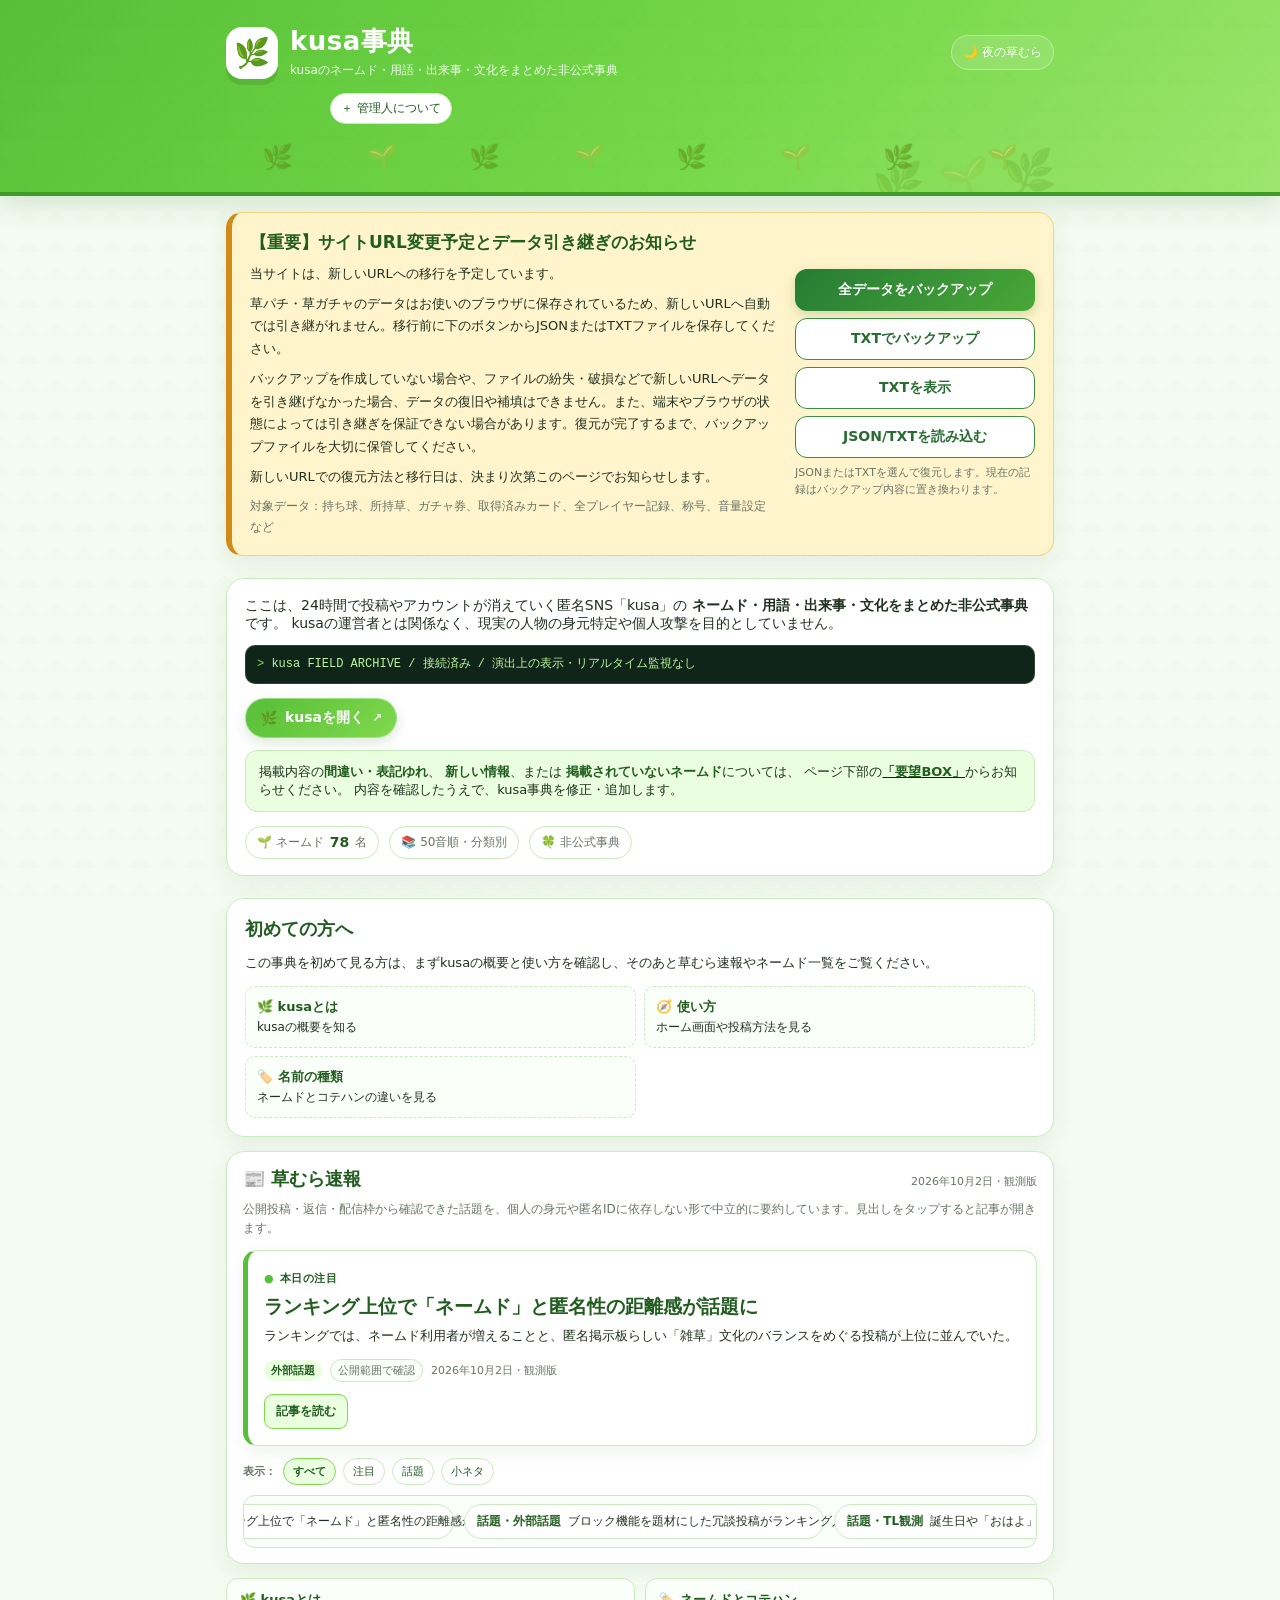
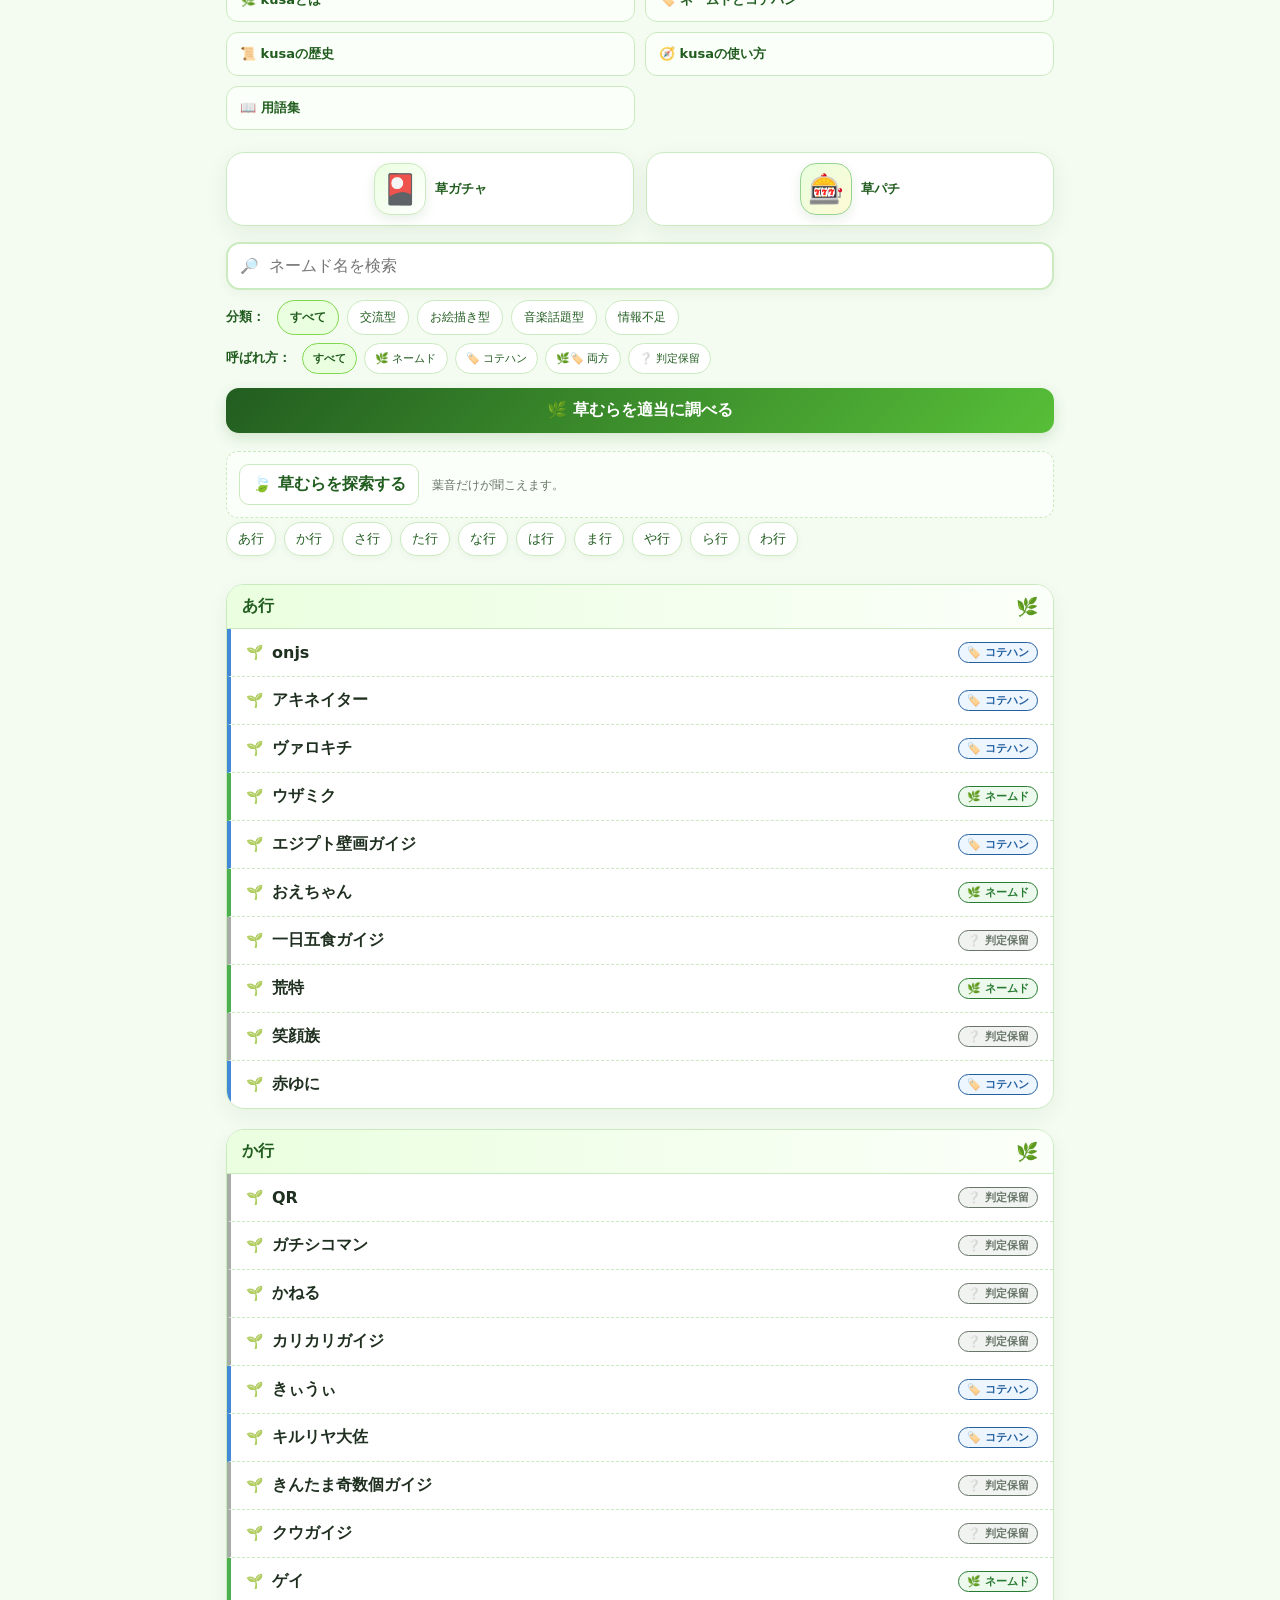
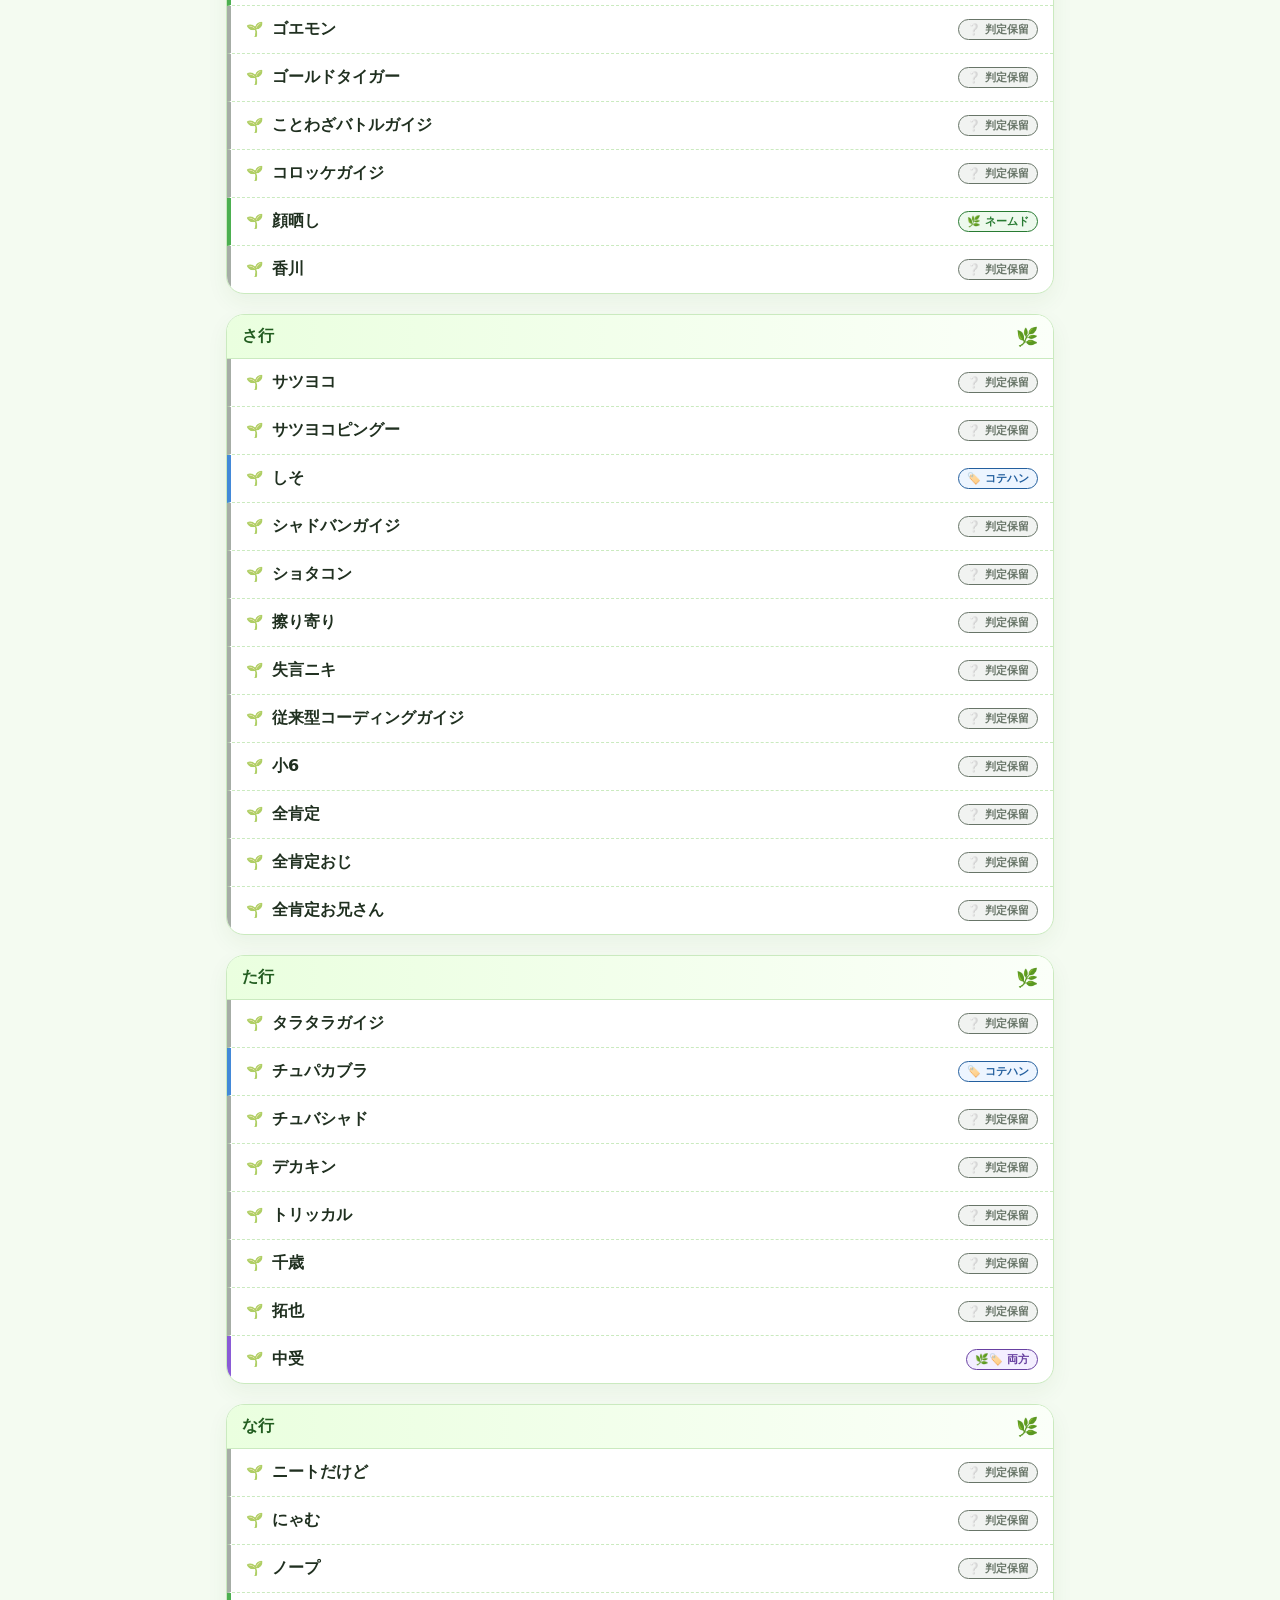
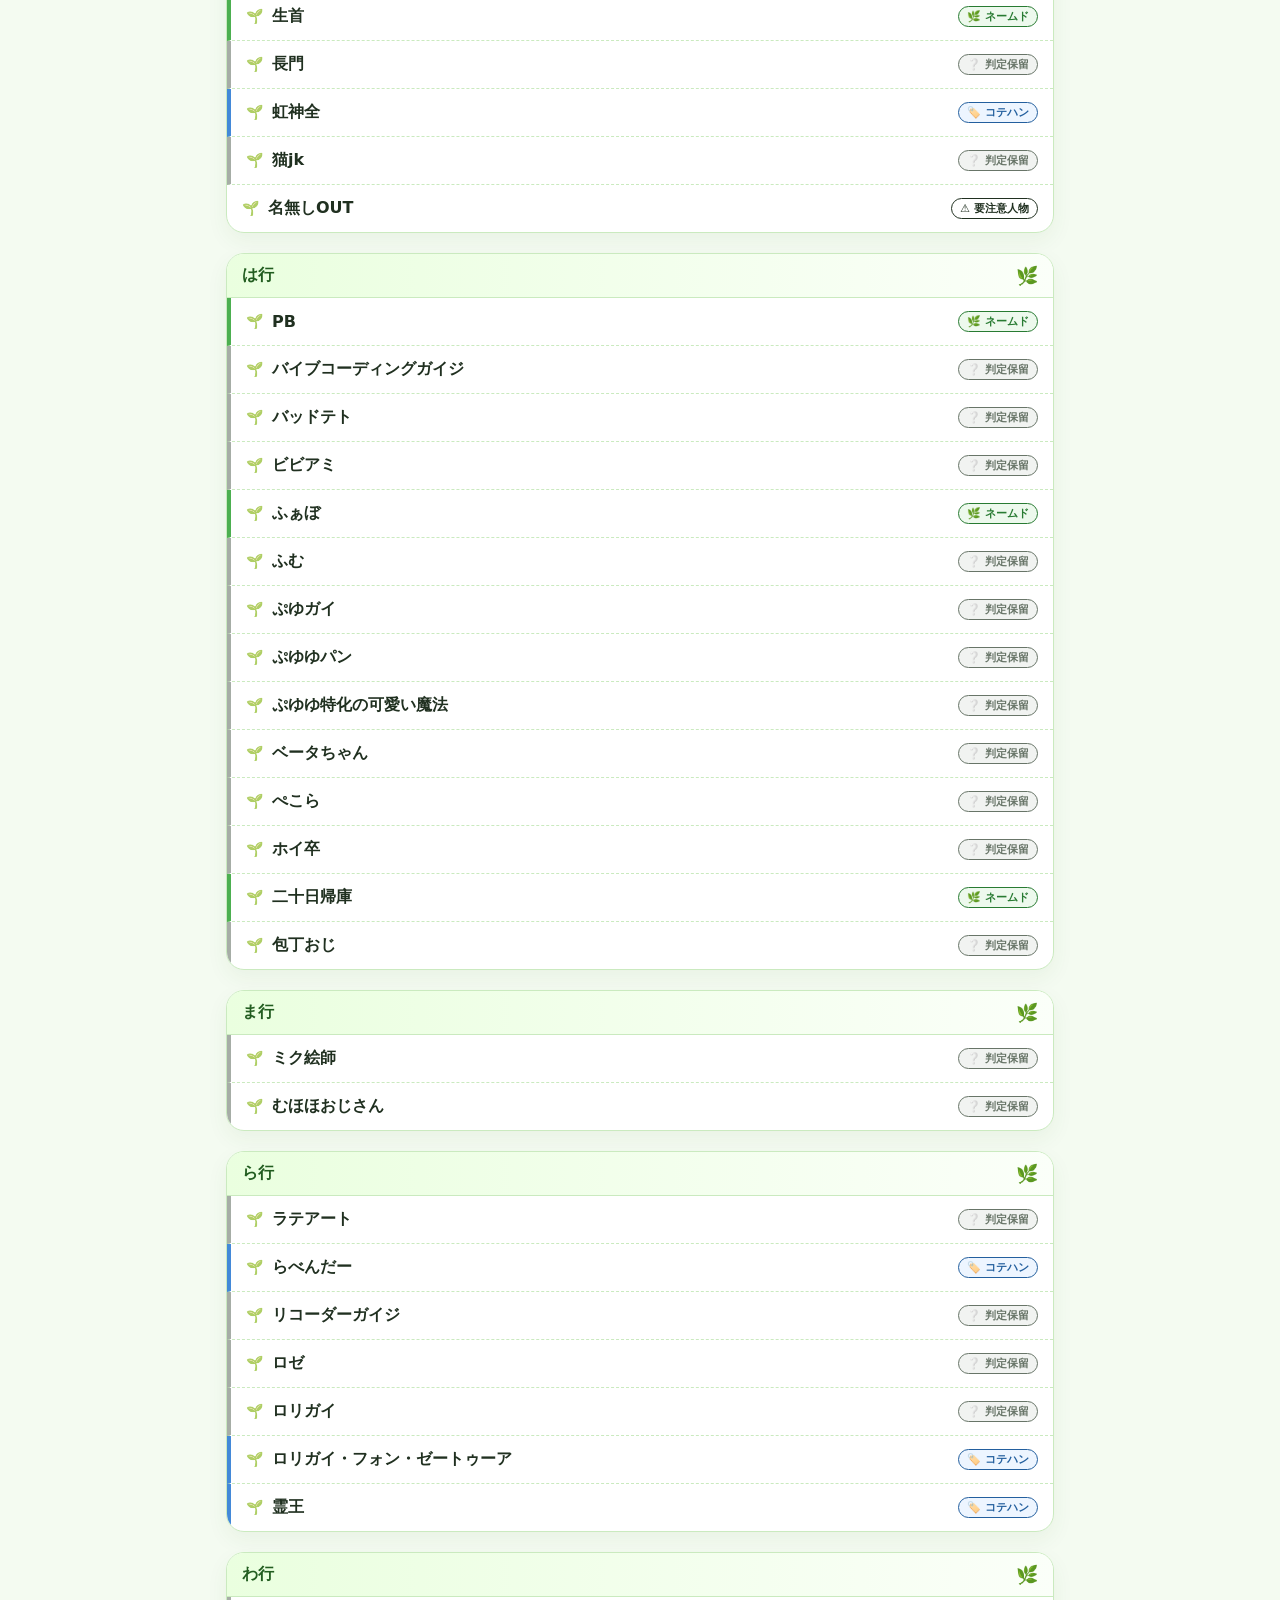
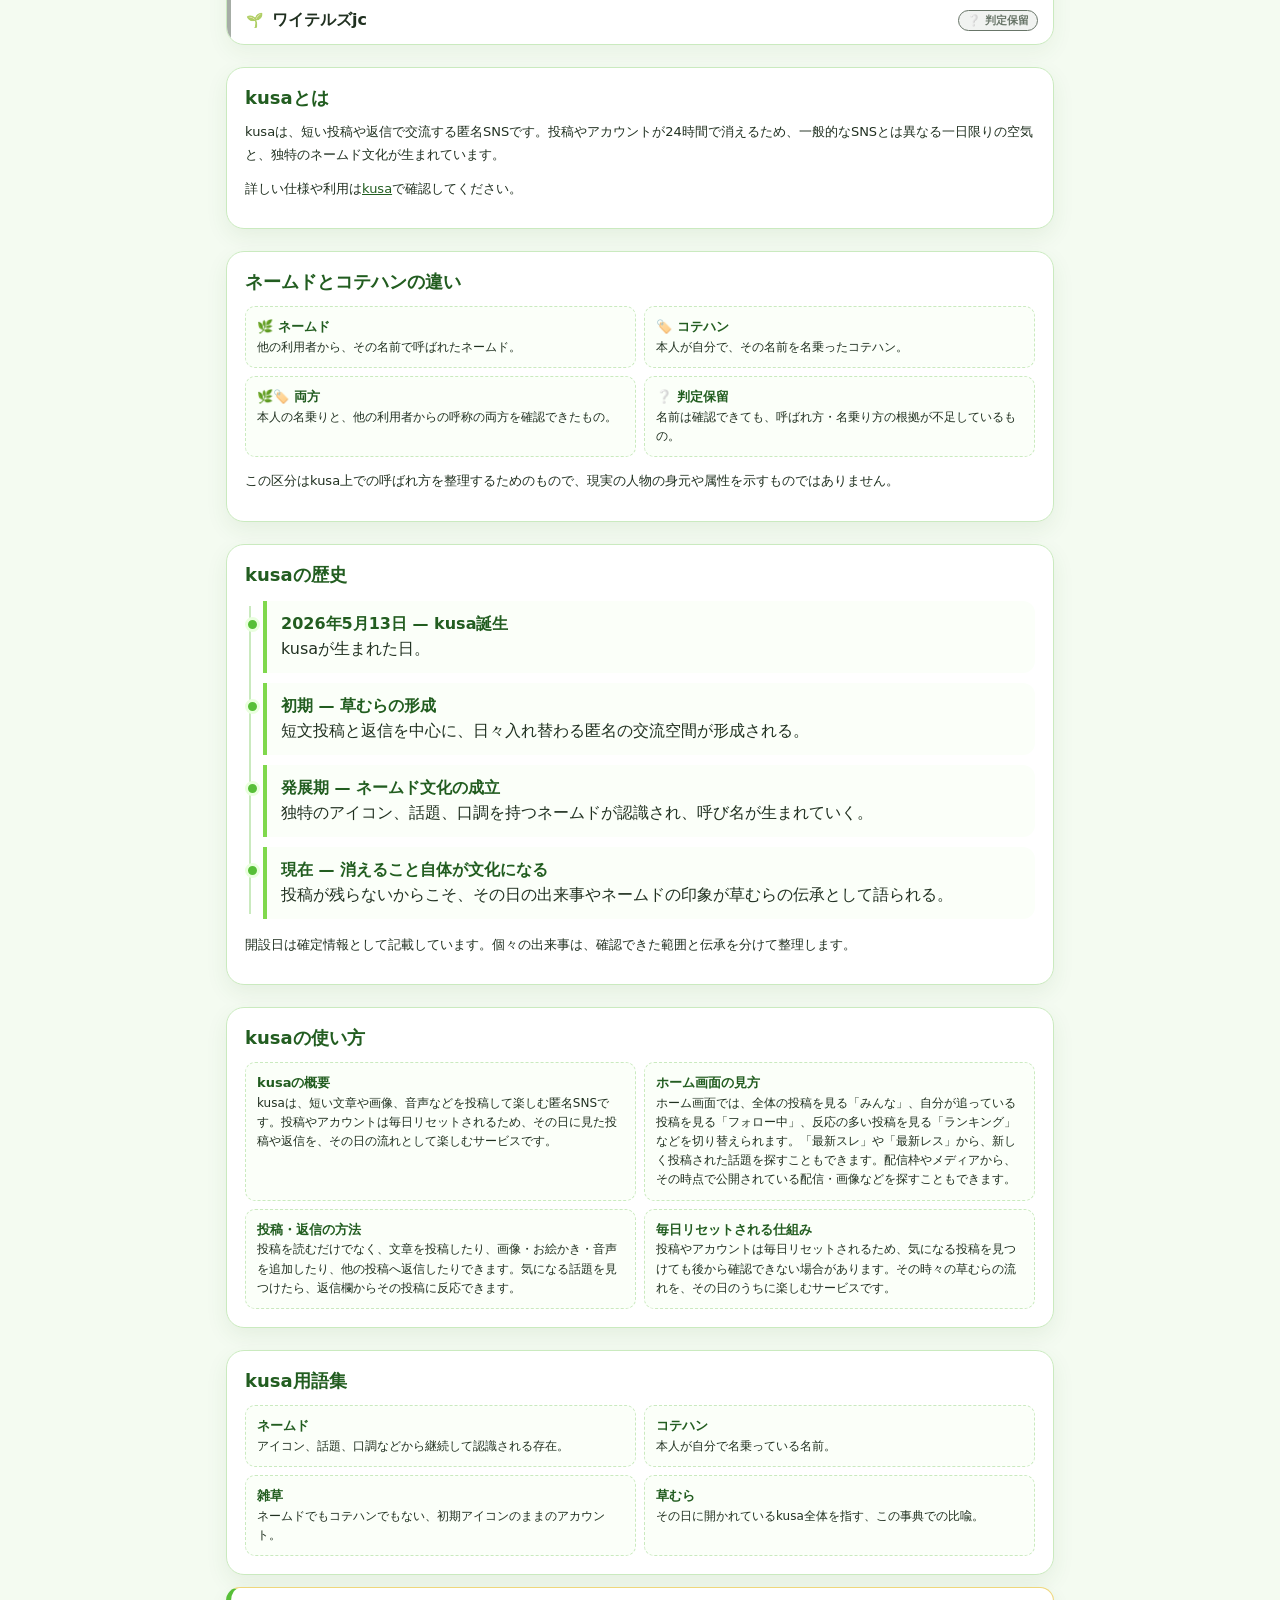
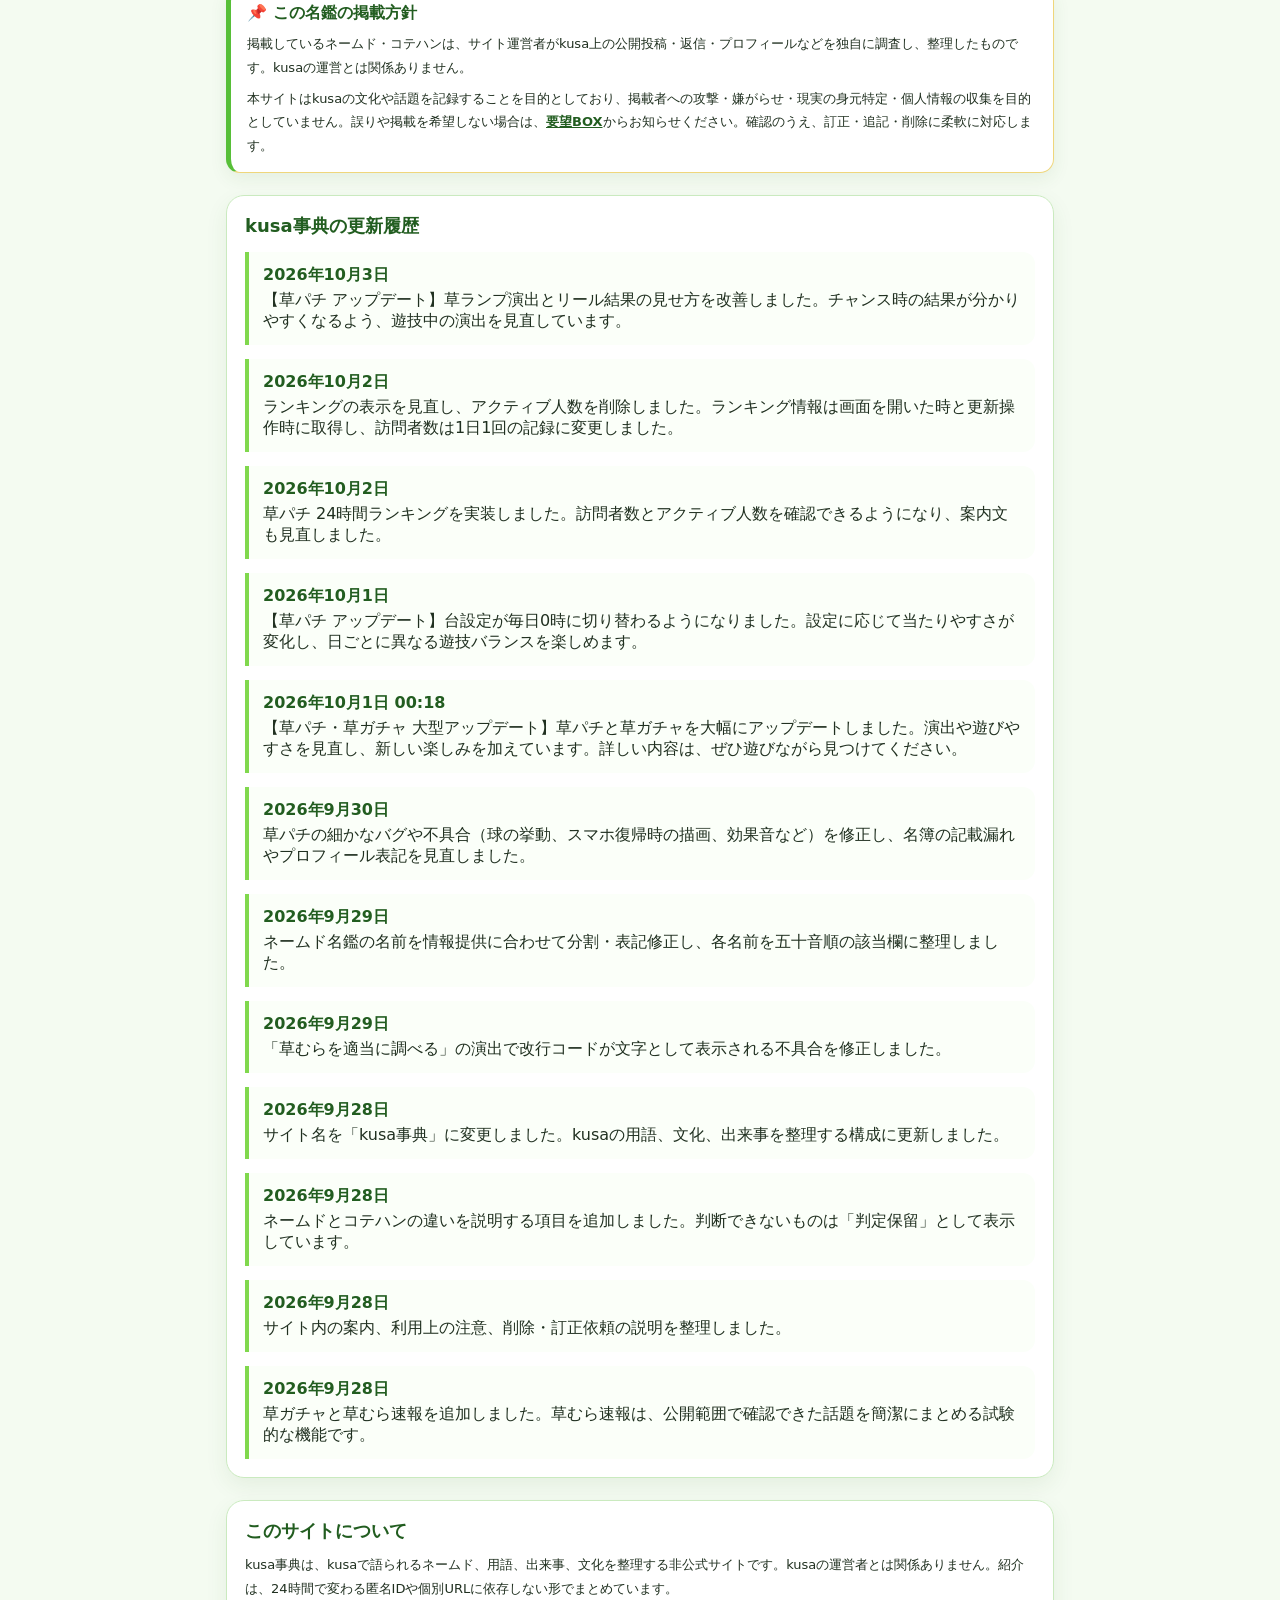
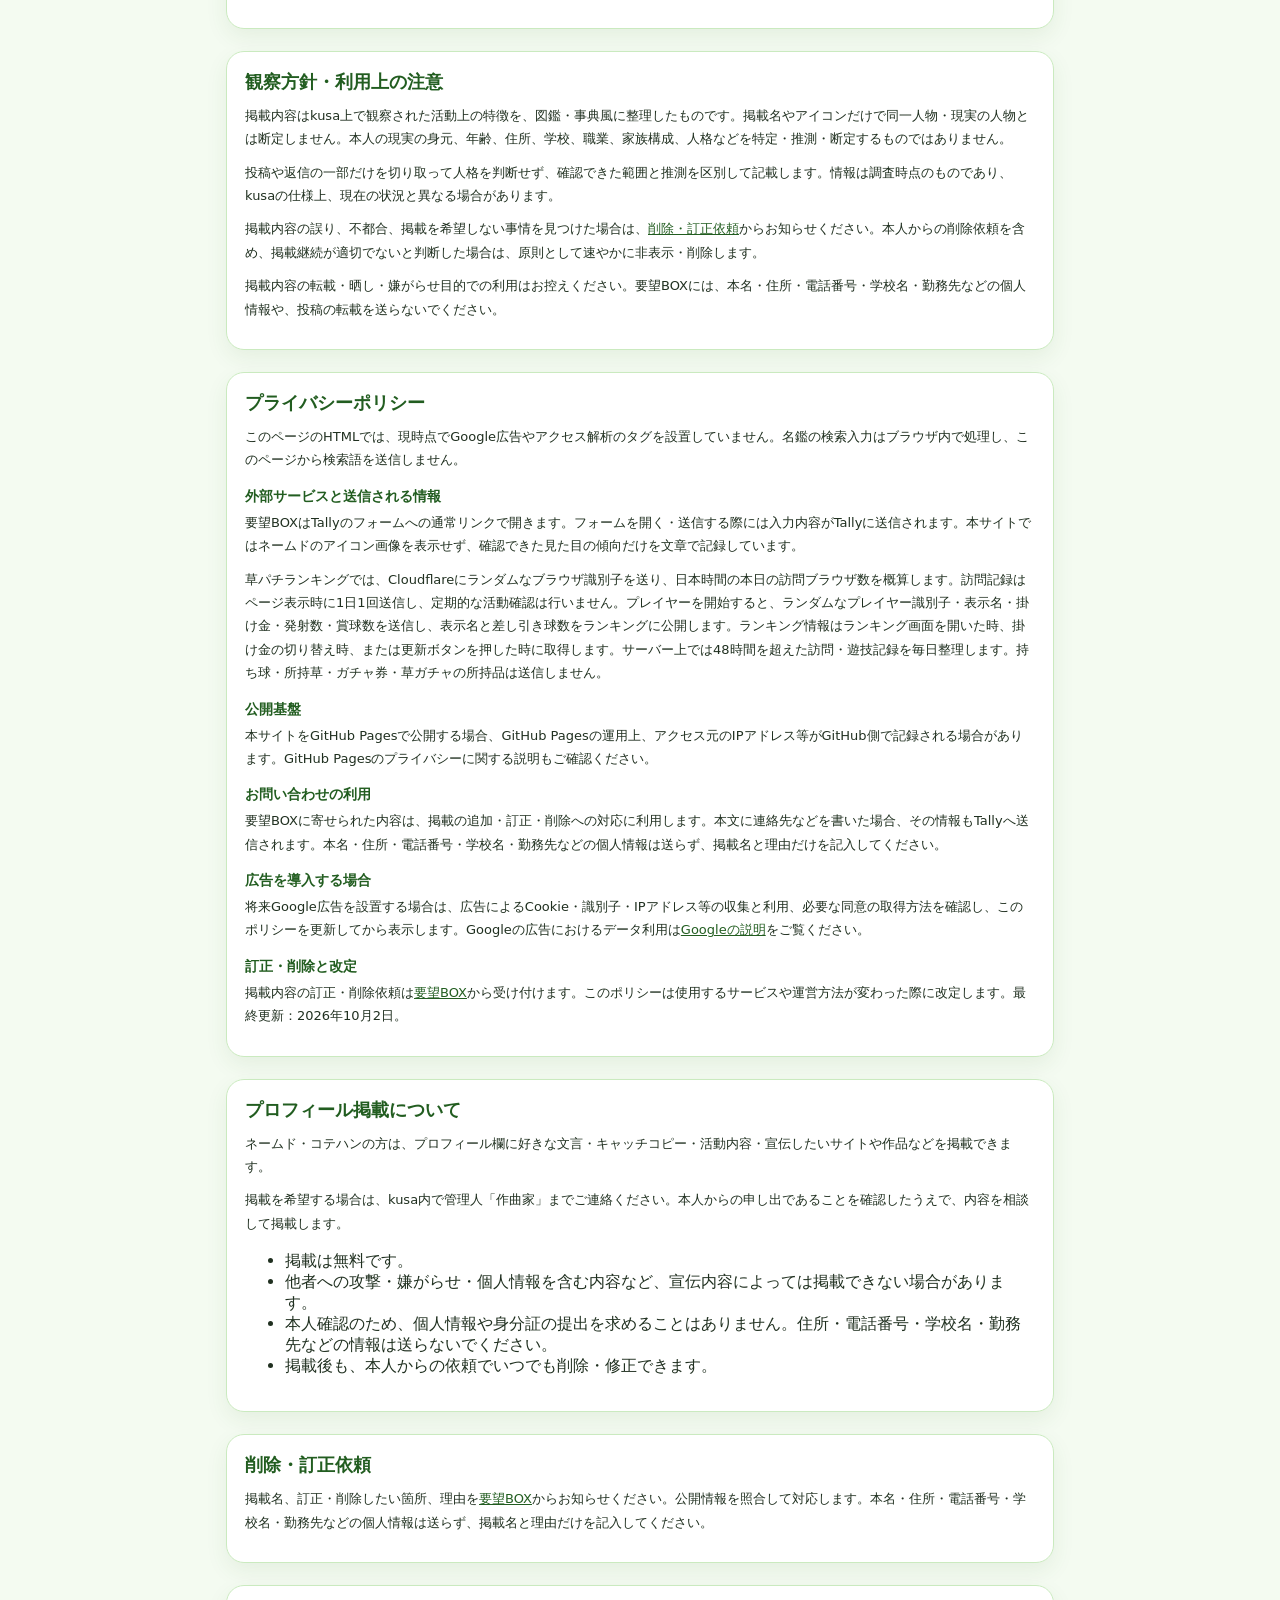
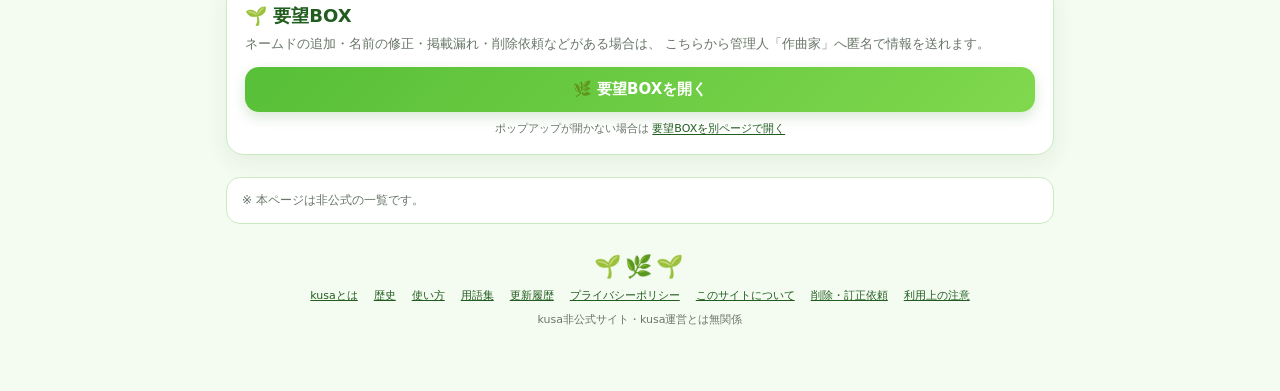
==== index.html @ 34574226 "サツヨコピングーのプロフィールを更新" ====
<!doctype html>
<html lang="ja">
<head>
<meta charset="utf-8">
<meta name="viewport" content="width=device-width,initial-scale=1,viewport-fit=cover">
<meta name="theme-color" content="#62c83a">
<meta name="referrer" content="strict-origin-when-cross-origin">
<title>kusa事典</title>
<link rel="stylesheet" href="kusa-pachi.css?v=20261002c">
<link rel="stylesheet" href="assets/gacha-frames/frames.css">
<style>
:root {
  --green:#57bf38;
  --green2:#80d84d;
  --green3:#eaffdf;
  --green4:#d7f7c8;
  --deep:#225d20;
  --ink:#203020;
  --muted:#687568;
  --paper:#f8fff6;
  --page:#f4fbf1;
  --panel:#ffffff;
  --panel-soft:#fbfff9;
  --line:#caeabf;
  --warn:#fff4cb;
  --warn-line:#efd67b;
  --shadow:rgba(50,100,40,.08);
  --pattern:rgba(87,191,56,.12);
  --hero-end:#9ee56f;
  --hero-border:#3f9c2a;
}
:root.night {
  --paper:#101b22;--page:#0b141a;--panel:#14242a;--panel-soft:#172b31;
  --ink:#e5f5df;--muted:#a9c2b1;--deep:#a9ed84;--line:#315b45;
  --green3:#19372d;--green4:#214b38;--warn:#3e3820;--warn-line:#806d29;
}

*{box-sizing:border-box}
html{scroll-behavior:smooth;color-scheme:light}
body{margin:0;background:var(--page);color:var(--ink);font-family:system-ui,-apple-system,"Segoe UI",sans-serif;overflow-x:hidden}
html.night{color-scheme:dark}
body::before{
  content:"";
  position:fixed;inset:0;pointer-events:none;opacity:.14;
  background-image:
    linear-gradient(45deg, var(--pattern) 25%, transparent 25%),
    linear-gradient(-45deg, var(--pattern) 25%, transparent 25%);
  background-size:28px 28px;
}
.wrap{max-width:860px;margin:0 auto;padding:0 16px 64px;position:relative}
.hero{
  background:linear-gradient(135deg,var(--green),#74d847 55%,var(--hero-end));
  color:white;
  border-bottom:4px solid var(--hero-border);
  box-shadow:0 8px 24px rgba(62,125,42,.18);
}
.night .hero{background:linear-gradient(135deg,#102e35,#193f3c 55%,#273b4f);border-bottom-color:#69c985}
.hero-inner{
  max-width:860px;margin:auto;padding:26px 16px 22px;position:relative;overflow:hidden;
}
.hero-inner::after{
  content:"🌿 🌱 🌿";
  position:absolute;right:14px;bottom:-12px;font-size:42px;opacity:.25;
  transform:rotate(-6deg);
}
.grass-field{height:34px;display:flex;align-items:flex-end;justify-content:space-around;overflow:hidden;margin-top:12px;opacity:.65}
.grass-field span{display:block;color:#d8ffb9;font-size:25px;line-height:1;transform-origin:bottom center;animation:grass-sway 3.4s ease-in-out infinite alternate}
.grass-field span:nth-child(2n){animation-delay:-1.2s;animation-duration:4.1s}
.grass-field span:nth-child(3n){animation-delay:-2.1s;animation-duration:2.8s}
@keyframes grass-sway{from{transform:rotate(-5deg) translateY(2px)}to{transform:rotate(6deg) translateY(-2px)}}
.logo{display:flex;align-items:center;gap:12px}
.logo-mark{
  width:52px;height:52px;border-radius:16px;background:white;color:var(--green);
  display:grid;place-items:center;font-size:29px;
  box-shadow:0 6px 0 rgba(50,119,31,.22);
}
.logo h1{margin:0;font-size:26px;line-height:1.2;letter-spacing:.02em}
.logo p{margin:5px 0 0;font-size:12px;opacity:.9}
.intro-card{
  margin-top:22px;background:var(--panel);
  border:1px solid var(--line);border-radius:18px;padding:18px 18px 16px;
  box-shadow:0 8px 24px var(--shadow);
}
.intro-card p{margin:0;color:var(--ink);font-size:14px}
.migration-notice{display:grid;grid-template-columns:minmax(0,1fr) auto;align-items:center;gap:18px;margin:16px auto 0;padding:17px 18px;max-width:860px;background:var(--warn);border:1px solid var(--warn-line);border-left:6px solid #d18b19;border-radius:16px;box-shadow:0 8px 24px var(--shadow)}
.migration-notice h2{margin:0 0 8px;color:var(--deep);font-size:17px;line-height:1.45}
.migration-notice p{margin:0;color:var(--ink);font-size:13px;line-height:1.75}
.migration-notice p+p{margin-top:7px}
.migration-notice .migration-data{color:var(--muted);font-size:12px}
.migration-action{display:grid;justify-items:stretch;gap:7px;min-width:190px;max-width:240px}
.migration-backup-button{border:0;border-radius:12px;padding:12px 15px;background:linear-gradient(135deg,#267b35,#49a837);color:#fff;font:inherit;font-size:14px;font-weight:900;cursor:pointer;box-shadow:0 4px 12px rgba(35,112,35,.2)}
.migration-backup-button:hover{filter:brightness(1.06)}
.migration-backup-button:focus-visible{outline:3px solid #235b22;outline-offset:3px}
.migration-restore-button{border:1px solid #3c8d43;border-radius:12px;padding:11px 14px;background:#fff;color:#286c31;font:inherit;font-size:14px;font-weight:850;cursor:pointer}
.migration-restore-button:hover{background:#f2faef}
.migration-restore-button:focus-visible{outline:3px solid #235b22;outline-offset:3px}
.migration-file-input{position:absolute;width:1px;height:1px;padding:0;margin:-1px;overflow:hidden;clip:rect(0,0,0,0);white-space:nowrap;border:0}
.migration-action-note,.migration-backup-status{font-size:11px!important;line-height:1.5!important;color:var(--muted)!important}
.migration-backup-status:empty{display:none}
.backup-preview-link{display:inline-block;margin-top:6px;padding:7px 10px;border:1px solid #3c8d43;border-radius:9px;background:#fff;color:#286c31!important;font-weight:800;text-decoration:none}
.backup-preview-link:focus-visible{outline:3px solid #235b22;outline-offset:2px}
.policy-banner{margin-top:12px;padding:15px 16px;background:var(--panel);border:1px solid var(--warn-line);border-left:5px solid var(--green);border-radius:14px;box-shadow:0 6px 18px var(--shadow)}
.policy-banner h2{margin:0 0 8px;color:var(--deep);font-size:16px}
.policy-banner p{margin:0;color:var(--ink);font-size:13px;line-height:1.8}
.policy-banner p+p{margin-top:8px}
.policy-banner a{color:var(--deep);font-weight:800}
.archive-console{margin-top:12px;padding:10px 12px;border-radius:10px;background:#10251a;color:#bdf69b;font:12px/1.6 ui-monospace,SFMono-Regular,Consolas,monospace;box-shadow:inset 0 0 0 1px rgba(180,255,150,.15)}
.archive-console::before{content:"> ";color:#7ee45d}
.theme-button{border:1px solid rgba(255,255,255,.35);border-radius:999px;background:rgba(255,255,255,.12);color:#fff;padding:8px 11px;font:inherit;font-size:12px;cursor:pointer}
.theme-button:hover{background:rgba(255,255,255,.22)}
.contact{
  margin-top:12px;padding:12px 13px;border-radius:12px;
  background:var(--green3);border:1px solid var(--line);
  color:var(--ink);font-size:13px;
}
.contact strong{color:var(--deep)}
.stats{
  display:flex;gap:10px;align-items:center;flex-wrap:wrap;margin-top:14px
}
.stat-pill{
  display:inline-flex;gap:6px;align-items:center;
  background:var(--panel);border:1px solid var(--line);border-radius:999px;
  padding:7px 11px;font-size:12px;color:var(--muted);
}
.stat-pill strong{color:var(--deep);font-size:14px}
.search-box{
  margin:16px 0 10px;position:relative;
}
.search-box::before{
  content:"🔎";position:absolute;left:14px;top:50%;transform:translateY(-50%);
  font-size:15px;opacity:.65;
}
.search-box input{
  width:100%;border:2px solid var(--line);background:var(--panel);color:var(--ink);
  border-radius:14px;padding:13px 14px 13px 41px;font-size:16px;outline:none;
  box-shadow:0 4px 12px rgba(60,120,40,.05);
}
.search-box input:focus{
  border-color:var(--green2);
  box-shadow:0 0 0 4px rgba(87,191,56,.12);
}
.kana-nav{
  display:flex;gap:8px;overflow-x:auto;padding:4px 0 8px;scrollbar-width:none
}
.kana-nav::-webkit-scrollbar{display:none}
.kana-nav a{
  flex:0 0 auto;text-decoration:none;color:var(--deep);background:var(--panel);
  border:1px solid var(--line);padding:7px 11px;border-radius:999px;font-size:13px;
  box-shadow:0 2px 7px rgba(70,120,50,.05);
}
.kana-nav a:hover{background:var(--green3);border-color:var(--green2)}
.section{
  margin-top:20px;background:var(--panel);
  border:1px solid var(--line);border-radius:18px;overflow:hidden;
  box-shadow:0 8px 22px rgba(50,100,40,.06);
}
.section-title{
  display:flex;align-items:center;justify-content:space-between;
  padding:11px 15px;background:linear-gradient(90deg,var(--green3),var(--panel-soft));
  color:var(--deep);font-weight:800;border-bottom:1px solid var(--line);
}
.mini-grass{font-size:18px}
.name-list{list-style:none;margin:0;padding:0}
.named-item{
  display:flex;align-items:center;gap:9px;
  padding:13px 15px;border-bottom:1px dashed var(--line);font-size:16px;
  transition:.15s ease;
}
.named-item:last-child{border-bottom:0}
.named-item:hover{background:var(--panel-soft);transform:translateX(2px)}
.leaf{font-size:14px;opacity:.78}
.name{word-break:break-word;flex:1;font-weight:600}
.note{
  margin-top:22px;padding:14px 15px;background:var(--panel);
  border:1px solid var(--line);border-radius:14px;color:var(--muted);font-size:12px
}
.footer-grass{font-size:22px;letter-spacing:4px;margin-bottom:6px}
footer{margin-top:30px;text-align:center;color:var(--muted);font-size:11px}
.empty{display:none;color:var(--muted);padding:30px 6px;text-align:center}
.named-item{cursor:pointer}
.named-item:focus-visible{outline:3px solid rgba(87,191,56,.35);outline-offset:-3px}
.named-item.type-named{border-left:4px solid #4caf50}
.named-item.type-handle{border-left:4px solid #4389d8}
.named-item.type-both{border-left:4px solid #8a5bd6}
.named-item.type-unknown{border-left:4px solid #a6ada6}
.type-badge{display:inline-flex;align-items:center;gap:3px;flex:0 0 auto;border-radius:999px;padding:4px 8px;font-size:11px;font-weight:800;line-height:1;border:1px solid currentColor;white-space:nowrap}
.type-badge.type-named{color:#287b32;background:#edf9ed}
.type-badge.type-handle{color:#235f9e;background:#edf5ff}
.type-badge.type-both{color:#6840a1;background:#f4efff}
.type-badge.type-unknown{color:#687568;background:#f1f3f1}
.detail-title-wrap{display:flex;align-items:center;gap:9px;flex-wrap:wrap}
.detail-type-badge{font-size:11px}
.detail-modal{position:fixed;inset:0;z-index:10;display:none;place-items:center;padding:18px;background:rgba(24,55,20,.42)}
.detail-modal.is-open{display:grid}
.detail-panel{width:min(620px,100%);max-height:min(760px,92vh);overflow:auto;background:var(--panel);border:1px solid var(--line);border-radius:20px;box-shadow:0 18px 55px rgba(20,65,18,.25)}
.detail-panel.is-revealing{animation:card-reveal .45s cubic-bezier(.2,.8,.2,1) both}
@keyframes card-reveal{from{opacity:0;transform:perspective(900px) rotateX(-10deg) translateY(18px) scale(.97)}to{opacity:1;transform:perspective(900px) rotateX(0) translateY(0) scale(1)}}
.detail-head{display:flex;align-items:center;justify-content:space-between;gap:12px;padding:16px 18px;background:linear-gradient(90deg,var(--green3),var(--panel-soft));border-bottom:1px solid var(--line)}
.detail-head h2{margin:0;color:var(--deep);font-size:21px}
.detail-close{border:0;background:transparent;color:var(--deep);font-size:24px;line-height:1;cursor:pointer;padding:4px 7px;border-radius:9px}
.detail-close:hover{background:var(--green4)}
.detail-body{padding:18px;color:var(--ink)}
.detail-label{margin:0 0 7px;color:var(--deep);font-weight:800;font-size:13px}
.detail-text{margin:0 0 18px;white-space:pre-wrap;line-height:1.75;color:var(--muted)}
.info-card{margin-top:22px;padding:18px;background:var(--panel);border:1px solid var(--line);border-radius:18px;box-shadow:0 8px 22px var(--shadow)}
.info-card h2{margin:0 0 10px;color:var(--deep);font-size:18px}
.info-card h3{margin:16px 0 5px;color:var(--deep);font-size:14px}
.info-card p{margin:0 0 10px;color:var(--ink);font-size:13px;line-height:1.8}
.info-card a,.detail-body a{color:var(--deep);overflow-wrap:anywhere}
.footer-links{display:flex;justify-content:center;gap:8px 16px;flex-wrap:wrap;margin:9px 0}
.footer-links a{color:var(--deep)}
.site-map{display:grid;grid-template-columns:repeat(2,minmax(0,1fr));gap:10px;margin-top:14px}
.site-map a{display:block;padding:12px 13px;border:1px solid var(--line);border-radius:12px;background:var(--panel-soft);color:var(--deep);text-decoration:none;font-weight:700;font-size:13px}
.site-map a:hover{background:var(--green3);border-color:var(--green2)}
.era{margin:14px 0 0;padding:13px 14px;border-left:4px solid var(--green2);background:var(--panel-soft);border-radius:0 12px 12px 0}
.era strong{display:block;color:var(--deep);margin-bottom:4px}
.term-grid{display:grid;grid-template-columns:repeat(2,minmax(0,1fr));gap:8px;margin-top:12px}
.term-grid div{padding:10px 11px;border:1px dashed var(--line);border-radius:10px;background:var(--panel-soft);font-size:12px;line-height:1.6}
.term-grid a{display:block;padding:10px 11px;border:1px dashed var(--line);border-radius:10px;background:var(--panel-soft);color:var(--ink);font-size:12px;line-height:1.6;text-decoration:none}
.term-grid a:hover{background:var(--green3);border-color:var(--green2)}
.term-grid strong{display:block;color:var(--deep);font-size:13px}
.filter-bar{display:flex;gap:8px;align-items:center;flex-wrap:wrap;margin:10px 0 4px}
.type-filter-bar{display:flex;gap:7px;align-items:center;flex-wrap:wrap;margin:8px 0 4px}
.type-filter-bar .filter-button{font-size:11px;padding:7px 10px}
.filter-button{border:1px solid var(--line);background:var(--panel);color:var(--deep);border-radius:999px;padding:8px 12px;font:inherit;font-size:12px;cursor:pointer}
.filter-button:hover,.filter-button.is-active{background:var(--green3);border-color:var(--green2);font-weight:800}
.random-button{margin:10px 0 4px;width:100%;border:0;border-radius:13px;padding:12px 14px;font:inherit;font-weight:800;color:#fff;background:linear-gradient(135deg,var(--deep),var(--green));cursor:pointer;box-shadow:0 5px 14px rgba(61,135,42,.18)}
.random-button:hover{filter:brightness(1.06);transform:translateY(-1px)}
.history-track{position:relative;margin-top:14px;padding-left:18px}
.history-track::before{content:"";position:absolute;left:4px;top:5px;bottom:5px;width:2px;background:var(--line)}
.history-track .era{position:relative;margin-top:10px}
.history-track .era::before{content:"";position:absolute;left:-22px;top:16px;width:9px;height:9px;border-radius:50%;background:var(--green);border:3px solid var(--green3)}
.scroll-reveal{opacity:0;transform:translateY(14px);transition:opacity .45s ease,transform .45s ease}
.scroll-reveal.is-visible{opacity:1;transform:none}
.explore-box{margin-top:14px;padding:12px;border:1px dashed var(--line);border-radius:12px;background:var(--panel-soft)}
.explore-button{border:1px solid var(--line);border-radius:10px;background:var(--panel);color:var(--deep);padding:9px 12px;font:inherit;font-weight:800;cursor:pointer}
.explore-button:hover{background:var(--green3)}
.explore-message{display:inline-block;margin-left:8px;color:var(--muted);font-size:12px}
.gacha-card{margin-top:22px;padding:18px;background:var(--panel);border:1px solid var(--line);border-radius:18px;box-shadow:0 8px 22px var(--shadow)}
.gacha-card.is-collapsed{display:flex;align-items:center;justify-content:center;padding:10px}
.gacha-toggle{display:inline-grid;place-items:center;width:52px;height:52px;border:1px solid var(--line);border-radius:16px;background:linear-gradient(135deg,var(--green3),var(--panel));font-size:29px;cursor:pointer;box-shadow:0 4px 12px rgba(60,120,40,.12);transition:transform .15s ease,box-shadow .15s ease}
.gacha-toggle:hover{transform:translateY(-2px);box-shadow:0 7px 16px rgba(60,120,40,.18)}
.gacha-toggle:focus-visible{outline:3px solid rgba(87,191,56,.3);outline-offset:3px}
.gacha-toggle-label{margin-left:9px;color:var(--deep);font-size:13px;font-weight:800}
.gacha-panel{width:100%}
.gacha-close{float:right;border:0;background:transparent;color:var(--deep);font-size:22px;line-height:1;cursor:pointer;padding:2px 6px;border-radius:8px}
.gacha-close:hover{background:var(--green4)}
.gacha-card h2{margin:0 0 6px;color:var(--deep);font-size:18px}
.gacha-card p{margin:0;color:var(--muted);font-size:13px;line-height:1.7}
.gacha-button{width:100%;margin-top:13px;border:0;border-radius:14px;padding:13px 16px;font:inherit;font-weight:800;font-size:15px;color:#fff;background:linear-gradient(135deg,#2c8b4d,#75c94a);cursor:pointer;box-shadow:0 5px 14px rgba(61,135,42,.18);transition:transform .15s ease,filter .15s ease,opacity .15s ease}
.gacha-button:hover:not(:disabled){transform:translateY(-1px);filter:brightness(1.04)}
.gacha-button:disabled{cursor:not-allowed;opacity:.55;box-shadow:none}
.gacha-timer{display:block;margin-top:9px;text-align:center;color:var(--muted);font-size:12px}
.gacha-result{margin-top:14px;min-height:20px}
.gacha-result:empty{display:none}
.gacha-result-card{position:relative;padding:17px 16px;border:2px solid var(--line);border-radius:16px;background:var(--panel-soft);overflow:hidden}
.gacha-result-card.is-revealing{animation:gacha-reveal .5s cubic-bezier(.2,.8,.2,1) both}
@keyframes gacha-reveal{from{opacity:0;transform:scale(.94) rotate(-1deg)}to{opacity:1;transform:none}}
.gacha-result-card::after{content:"";position:absolute;inset:-40%;background:linear-gradient(115deg,transparent 42%,rgba(255,255,255,.45) 50%,transparent 58%);transform:translateX(-55%) rotate(8deg);animation:card-shine 1.1s ease-out both;pointer-events:none}
@keyframes card-shine{to{transform:translateX(55%) rotate(8deg)}}
.gacha-result-card.rarity-N{border-color:#b8d5b1}
.gacha-result-card.rarity-R{border-color:#77a9df}
.gacha-result-card.rarity-SR{border-color:#a682d7;box-shadow:0 0 0 3px rgba(138,91,214,.08)}
.gacha-result-card.rarity-SSR{border-color:#d9ae3c;box-shadow:0 0 0 3px rgba(217,174,60,.12)}
.gacha-result-card.rarity-UR{border-color:#c36bc5;box-shadow:0 0 0 3px rgba(195,107,197,.14)}
.gacha-result-card.rarity-GODR{border-color:#e5a51f;box-shadow:0 0 0 4px rgba(229,165,31,.2),0 0 24px rgba(255,207,77,.24);background:linear-gradient(135deg,#fff8d9,#fff1b8)}
.gacha-god-overlay{position:fixed;inset:0;z-index:80;display:grid;place-items:center;overflow:hidden;background:radial-gradient(circle at center,rgba(255,248,205,.98) 0%,rgba(255,208,61,.94) 28%,rgba(111,55,0,.97) 100%);color:#fffdf1;text-align:center;opacity:0;pointer-events:none;transition:opacity .25s ease}
.gacha-god-overlay.is-open{opacity:1;pointer-events:auto}
.gacha-god-overlay.is-puyuyu{background:radial-gradient(circle at center,#fffde0 0%,#ffe96b 27%,#ffc629 55%,#7c4800 100%);color:#fffef1}
.gacha-god-overlay.is-puyuyu::after{border-color:rgba(255,255,190,.95);box-shadow:0 0 0 20px rgba(255,236,100,.28),0 0 90px 28px rgba(255,238,125,.72)}
.gacha-god-overlay.is-puyuyu .gacha-god-title{color:#fff27a;text-shadow:0 4px 0 #a56300,0 0 22px #fff4a5,0 0 52px #ffe84e}
.gacha-god-overlay.is-puyuyu .gacha-god-emoji{filter:drop-shadow(0 0 26px #fff18c) drop-shadow(0 8px 16px rgba(104,50,0,.38))}
.gacha-god-overlay::before{content:"";position:absolute;inset:-35%;background:conic-gradient(from 0deg,transparent 0 8%,rgba(255,255,255,.72) 10%,transparent 13% 25%,rgba(255,245,170,.65) 28%,transparent 32% 45%,rgba(255,255,255,.55) 48%,transparent 52% 70%,rgba(255,236,125,.7) 74%,transparent 78%);animation:god-rays 3s linear infinite}
.gacha-god-overlay::after{content:"";position:absolute;inset:12%;border:2px solid rgba(255,255,220,.72);border-radius:50%;box-shadow:0 0 0 18px rgba(255,239,137,.16),0 0 70px 20px rgba(255,255,220,.45);animation:god-pulse 1.1s ease-in-out infinite alternate}
.gacha-god-copy{position:relative;z-index:2;padding:28px 22px;text-shadow:0 3px 0 rgba(105,57,0,.38),0 0 24px rgba(255,255,220,.9);animation:god-arrival .8s cubic-bezier(.2,.85,.25,1) both}
.gacha-god-eyebrow{margin:0 0 12px;font-size:clamp(14px,4vw,22px);font-weight:900;letter-spacing:.18em}
.gacha-god-emoji{margin:0;font-size:clamp(74px,24vw,170px);line-height:1;filter:drop-shadow(0 8px 16px rgba(104,50,0,.38))}
.gacha-god-title{margin:18px 0 6px;font-size:clamp(36px,12vw,86px);font-weight:1000;letter-spacing:.08em}
.gacha-god-subtitle{margin:0;font-size:clamp(16px,4.5vw,28px);font-weight:900}
.gacha-god-hint{margin:24px 0 0;font-size:12px;opacity:.86}
.gacha-god-particle{position:absolute;top:-12vh;z-index:3;font-size:clamp(22px,7vw,48px);animation:god-fall var(--fall-duration) linear var(--fall-delay) both;filter:drop-shadow(0 4px 4px rgba(77,40,0,.3));user-select:none}
.gacha-omega-overlay{position:fixed;inset:0;z-index:90;display:grid;place-items:center;overflow:hidden;background:radial-gradient(circle at 50% 45%,#15345c 0%,#07162c 35%,#01040d 78%);color:#f4ffff;text-align:center;opacity:0;pointer-events:none;transition:opacity .5s ease}
.gacha-omega-overlay.is-open{opacity:1;pointer-events:auto}
.gacha-omega-overlay::before{content:"";position:absolute;inset:-40%;background:conic-gradient(from 20deg,transparent 0 8%,rgba(115,203,255,.27) 14%,transparent 21% 34%,rgba(118,255,217,.23) 39%,transparent 48% 60%,rgba(235,247,255,.31) 68%,transparent 76% 100%);animation:omega-orbit 15s linear infinite}
.gacha-omega-overlay::after{content:"";position:absolute;width:min(90vmin,760px);aspect-ratio:1;border:2px solid rgba(160,248,237,.5);border-radius:50%;box-shadow:0 0 0 16px rgba(52,110,178,.12),0 0 95px 24px rgba(107,190,255,.38),inset 0 0 60px rgba(109,255,224,.19);animation:omega-wave 2.3s ease-in-out infinite alternate}
.gacha-omega-copy{position:relative;z-index:2;box-sizing:border-box;width:min(560px,calc(100vw - 36px),82vh);aspect-ratio:1;display:flex;flex-direction:column;align-items:center;justify-content:center;padding:clamp(48px,9vw,72px);color:#f5ffff;text-shadow:0 2px 9px #000,0 0 20px #5bdcff;animation:omega-arrival 1.25s cubic-bezier(.17,.8,.22,1) both}
.gacha-omega-copy .gacha-omega-sigil{font-size:clamp(24px,4vw,37px)}
.gacha-omega-eyebrow{margin:0 0 6px;font-size:clamp(11px,2.2vw,16px);font-weight:900;letter-spacing:.2em;color:#9bffdf}
.gacha-omega-emoji{margin:7px 0 0;font-size:clamp(52px,14vw,112px);line-height:1.1;filter:drop-shadow(0 0 25px #6ef7e6)}
.gacha-omega-title{margin:8px 0 4px;font-size:clamp(25px,7vw,58px);line-height:1.15;font-weight:1000;color:#f5ffff}
.gacha-omega-subtitle{margin:0;font-size:clamp(13px,3vw,22px);font-weight:900;color:#9bffdf}
.gacha-omega-hint{margin:12px 0 0;font-size:clamp(10px,2vw,13px);color:#e2f8ff}
.gacha-omega-particle{position:absolute;top:-15vh;z-index:3;font-size:clamp(20px,5vw,43px);user-select:none;pointer-events:none;filter:drop-shadow(0 0 8px #80d7ff);animation:omega-fall var(--fall-duration) linear var(--fall-delay) both}
.gacha-omega-close{position:absolute;z-index:5;top:16px;right:18px;border:1px solid rgba(213,255,252,.7);border-radius:999px;padding:6px 12px;background:rgba(0,17,34,.75);color:#fff;font:inherit;font-weight:800;cursor:pointer}
@keyframes omega-orbit{to{transform:rotate(360deg)}}
@keyframes omega-wave{to{transform:scale(1.13);opacity:.48}}
@keyframes omega-arrival{from{opacity:0;transform:scale(.25) rotate(-8deg)}50%{opacity:1}to{opacity:1;transform:scale(1) rotate(0)}}
@keyframes omega-fall{from{transform:translate3d(0,-15vh,0) rotate(0);opacity:0}12%{opacity:1}to{transform:translate3d(var(--fall-drift),125vh,0) rotate(540deg);opacity:.88}}
@keyframes god-rays{to{transform:rotate(360deg)}}
@keyframes god-pulse{to{transform:scale(1.08);opacity:.6}}
@keyframes god-arrival{from{opacity:0;transform:scale(.55) translateY(24px)}to{opacity:1;transform:none}}
@keyframes god-fall{from{transform:translate3d(0,-12vh,0) rotate(0deg);opacity:0}12%{opacity:1}to{transform:translate3d(var(--fall-drift),120vh,0) rotate(360deg);opacity:.92}}
@media (prefers-reduced-motion:reduce){
  .gacha-god-overlay{transition:none}
  .gacha-god-overlay::before,.gacha-god-overlay::after,.gacha-god-copy,.gacha-god-particle{animation:none}
  .gacha-god-overlay::before{opacity:.35}
  .gacha-god-particle{top:12%;opacity:.8}
  .gacha-omega-overlay{transition:none}
  .gacha-omega-overlay::before,.gacha-omega-overlay::after,.gacha-omega-copy,.gacha-omega-particle{animation:none}
  .gacha-omega-particle{top:12%;opacity:.7}
}
.gacha-rarity{display:inline-flex;padding:4px 8px;border-radius:999px;font-size:11px;font-weight:900;background:var(--green3);color:var(--deep)}
.rarity-R .gacha-rarity{background:#eaf3ff;color:#235f9e}.rarity-SR .gacha-rarity{background:#f2ebff;color:#6840a1}.rarity-SSR .gacha-rarity{background:#fff5d7;color:#8b6500}.rarity-UR .gacha-rarity{background:linear-gradient(90deg,#e9f8ff,#fff1ff);color:#85458c}.rarity-GODR .gacha-rarity{background:#ffe28a;color:#7c4d00}
.gacha-kind{margin-left:6px;color:var(--muted);font-size:11px}
.gacha-card-title{margin:11px 0 5px;color:var(--deep);font-size:20px;font-weight:900}
.gacha-card-text{margin:0;color:var(--ink);font-size:13px;line-height:1.75}
.gacha-duplicate{margin-top:9px;color:var(--muted);font-size:11px}
.gacha-book{margin-top:16px;padding-top:14px;border-top:1px dashed var(--line)}
.gacha-book-head{display:flex;justify-content:space-between;gap:10px;align-items:baseline;color:var(--deep);font-weight:800;font-size:14px}
.gacha-book-count{color:var(--muted);font-size:11px;font-weight:400}
.gacha-book-grid{display:grid;grid-template-columns:repeat(4,minmax(0,1fr));gap:20px;margin:16px 8px}
.gacha-book-rarity-heading{grid-column:1/-1;margin:8px 0 -6px;padding:0 0 5px;border-bottom:1px dashed var(--line);color:var(--deep);font-size:12px;font-weight:800}
.gacha-book-rarity-heading:first-child{margin-top:0}
.gacha-book-item{width:100%;min-height:70px;padding:8px 6px;border:1px solid var(--line);border-radius:10px;background:var(--panel-soft);color:var(--muted);font:inherit;font-size:11px;text-align:center;cursor:pointer;transition:background-color .15s ease,border-color .15s ease,transform .15s ease}
.gacha-book-item.is-owned{color:var(--deep);font-weight:700}
.gacha-book-item.is-owned:hover{background-color:var(--green3);border-color:var(--green2);transform:translateY(-1px)}
.gacha-book-item.is-owned:focus-visible{outline:3px solid rgba(87,191,56,.28);outline-offset:2px}
.gacha-book-item:disabled{cursor:default}
.gacha-book-emoji{display:block;font-size:20px;line-height:1.2;margin-bottom:4px}
.gacha-book-name{display:block;overflow:hidden;text-overflow:ellipsis;white-space:nowrap}
.gacha-book-item.is-locked{filter:grayscale(1);opacity:.65}
.encounter-overlay{position:fixed;inset:0;z-index:20;display:none;place-items:center;background:rgba(8,28,14,.78);color:#d8ffbd;text-align:center}
.encounter-overlay.is-open{display:grid}
.encounter-copy{font:700 18px/1.8 ui-monospace,SFMono-Regular,Consolas,monospace;white-space:pre-line;text-shadow:0 0 16px rgba(180,255,140,.45)}
.encounter-copy::after{content:"_";animation:blink 1s steps(2,end) infinite}
@keyframes blink{50%{opacity:0}}

body,
.intro-card,
.contact,
.stat-pill,
.search-box input,
.kana-nav a,
.section,
.section-title,
.named-item,
.note {
  transition:background-color .22s ease,color .22s ease,border-color .22s ease,box-shadow .22s ease;
}

.hero-top {
  display:flex;
  align-items:center;
  justify-content:space-between;
  gap:14px;
}

.kusa-link-wrap {
  margin-top:14px;
}

.kusa-link {
  display:inline-flex;
  align-items:center;
  gap:8px;
  text-decoration:none;
  font-weight:800;
  font-size:14px;
  color:#fff;
  background:linear-gradient(135deg,var(--green),var(--green2));
  border:1px solid rgba(255,255,255,.35);
  border-radius:999px;
  padding:10px 14px;
  box-shadow:0 5px 14px rgba(61,135,42,.18);
  transition:transform .15s ease,box-shadow .15s ease,filter .15s ease;
}
.kusa-link:hover {
  transform:translateY(-1px);
  box-shadow:0 7px 18px rgba(61,135,42,.24);
  filter:brightness(1.03);
}
.kusa-link:active {
  transform:translateY(0);
}
.kusa-link:focus-visible {
  outline:3px solid rgba(87,191,56,.25);
  outline-offset:3px;
}
.kusa-link .external {
  font-size:12px;
  opacity:.9;
}

.request-box {
  margin-top:22px;
  padding:18px;
  background:var(--panel);
  border:1px solid var(--line);
  border-radius:18px;
  box-shadow:0 8px 22px var(--shadow);
}
.request-box h2 {
  margin:0 0 7px;
  font-size:18px;
  color:var(--deep);
}
.request-box p {
  margin:0;
  color:var(--muted);
  font-size:13px;
}
.request-button {
  display:block;
  width:100%;
  margin-top:14px;
  border:0;
  border-radius:14px;
  padding:13px 16px;
  font:inherit;
  font-weight:800;
  font-size:15px;
  color:#fff;
  text-align:center;
  text-decoration:none;
  background:linear-gradient(135deg,var(--green),var(--green2));
  box-shadow:0 5px 14px rgba(61,135,42,.20);
  cursor:pointer;
  transition:transform .15s ease, filter .15s ease, box-shadow .15s ease;
}
.request-button:hover {
  transform:translateY(-1px);
  filter:brightness(1.03);
  box-shadow:0 7px 18px rgba(61,135,42,.25);
}
.request-button:active {
  transform:translateY(0);
}
.request-button:focus-visible {
  outline:3px solid rgba(87,191,56,.25);
  outline-offset:3px;
}
.request-sub {
  display:block;
  margin-top:9px;
  text-align:center;
  font-size:11px;
  color:var(--muted);
}
.request-fallback {
  color:var(--deep);
  text-decoration:underline;
  text-underline-offset:2px;
}
.admin-details{max-width:620px;margin:14px auto 10px;text-align:left;color:var(--muted);font-size:12px}
.admin-details summary{display:inline-block;padding:6px 10px;border:1px solid var(--line);border-radius:999px;color:var(--deep);background:var(--panel);cursor:pointer;list-style:none}
.admin-details summary::-webkit-details-marker{display:none}
.admin-details summary::before{content:'＋';margin-right:4px}
.admin-details[open] summary::before{content:'−'}
.admin-details summary:hover{background:var(--green3);border-color:var(--green2)}
.admin-profile{margin:8px 0 0;padding:12px 14px;border:1px solid var(--line);border-radius:12px;background:var(--panel);line-height:1.8}
.admin-profile p{margin:0}

.news-card{margin-top:14px;padding:15px 16px;background:var(--panel);border:1px solid var(--line);border-radius:18px;box-shadow:0 8px 22px var(--shadow);overflow:hidden}
.news-card-head{display:flex;align-items:baseline;justify-content:space-between;gap:10px;margin-bottom:9px}
.news-card h2{margin:0;color:var(--deep);font-size:18px}
.news-date{color:var(--muted);font-size:11px;white-space:nowrap}
.news-caption{margin:0 0 11px;color:var(--muted);font-size:12px;line-height:1.6}
.news-lead{margin:0 0 12px;padding:16px;border:1px solid var(--line);border-left:5px solid var(--green);border-radius:14px;background:var(--panel);box-shadow:0 6px 18px var(--shadow)}
.news-lead-kicker{display:inline-flex;align-items:center;gap:6px;color:var(--deep);font-size:11px;font-weight:900;letter-spacing:.04em}
.news-lead-kicker::before{content:"●";color:var(--green)}
.news-lead h3{margin:7px 0 5px;color:var(--deep);font-size:19px;line-height:1.45}
.news-lead-summary{margin:0;color:var(--ink);font-size:13px;line-height:1.75}
.news-lead-meta{display:flex;align-items:center;gap:8px;flex-wrap:wrap;margin-top:11px;color:var(--muted);font-size:11px}
.news-category{display:inline-flex;padding:3px 7px;border-radius:999px;background:var(--green3);color:var(--deep);font-weight:800}
.news-confidence{display:inline-flex;padding:3px 7px;border-radius:999px;background:var(--panel-soft);border:1px solid var(--line);color:var(--muted)}
.news-lead-button{margin-top:12px;border:1px solid var(--green2);border-radius:9px;padding:8px 11px;background:var(--green3);color:var(--deep);font:inherit;font-size:12px;font-weight:800;cursor:pointer}
.news-lead-button:hover{background:var(--green4)}
.news-lead-button:focus-visible{outline:3px solid rgba(87,191,56,.28);outline-offset:2px}
.news-filter-bar{display:flex;align-items:center;gap:7px;flex-wrap:wrap;margin:0 0 10px}
.news-filter-label{color:var(--muted);font-size:11px;font-weight:700}
.news-filter-button{border:1px solid var(--line);border-radius:999px;padding:5px 9px;background:var(--panel);color:var(--deep);font:inherit;font-size:11px;cursor:pointer}
.news-filter-button:hover,.news-filter-button.is-active{background:var(--green3);border-color:var(--green2);font-weight:800}
.news-filter-button:focus-visible{outline:3px solid rgba(87,191,56,.28);outline-offset:2px}
.news-ticker{overflow:hidden;border:1px solid var(--line);border-radius:12px;background:var(--panel-soft);padding:8px 0}
.news-track{display:flex;width:max-content;gap:10px;padding:0 10px;transform:translate3d(0,0,0);will-change:transform;touch-action:pan-y;cursor:grab}
.news-track.is-dragging{cursor:grabbing;user-select:none}
.news-item{display:inline-flex;align-items:center;gap:7px;max-width:360px;border:1px solid var(--line);border-radius:999px;padding:8px 12px;background:var(--panel);color:var(--ink);font:inherit;font-size:12px;text-align:left;cursor:pointer;white-space:nowrap}
.news-item:hover{background:var(--green3);border-color:var(--green2)}
.news-item:focus-visible{outline:3px solid rgba(87,191,56,.28);outline-offset:2px}
.news-label{color:var(--deep);font-weight:900}
.news-modal{position:fixed;inset:0;z-index:12;display:none;place-items:center;padding:18px;background:rgba(24,55,20,.42)}
.news-modal.is-open{display:grid}
.news-panel{width:min(620px,100%);max-height:min(760px,92vh);overflow:auto;background:var(--panel);border:1px solid var(--line);border-radius:20px;box-shadow:0 18px 55px rgba(20,65,18,.25)}
.news-panel-head{display:flex;align-items:flex-start;justify-content:space-between;gap:12px;padding:16px 18px;background:linear-gradient(90deg,var(--green3),var(--panel-soft));border-bottom:1px solid var(--line)}
.news-panel-head h2{margin:0;color:var(--deep);font-size:20px;line-height:1.45}
.news-panel-head p{margin:4px 0 0;color:var(--muted);font-size:11px}
.news-panel-close{border:0;background:transparent;color:var(--deep);font-size:24px;line-height:1;cursor:pointer;padding:4px 7px;border-radius:9px}
.news-panel-close:hover{background:var(--green4)}
.news-panel-body{padding:18px;color:var(--ink)}
.news-panel-body p{margin:0 0 13px;line-height:1.85;font-size:14px;white-space:pre-wrap}
.news-modal-meta{display:flex;gap:7px;flex-wrap:wrap;margin:0 0 13px!important;color:var(--muted);font-size:11px!important;white-space:normal!important}
.news-editorial{padding:10px 11px;border-radius:10px;background:var(--panel-soft);color:var(--muted)!important;font-size:11px!important}
.news-related{display:flex;gap:7px;flex-wrap:wrap;margin-top:2px}
.news-related a{display:inline-flex;padding:6px 9px;border:1px solid var(--line);border-radius:999px;background:var(--green3);color:var(--deep);font-size:11px;font-weight:800;text-decoration:none}
.news-related a:hover{background:var(--green4)}
.news-source{color:var(--muted)!important;font-size:11px!important;border-top:1px dashed var(--line);padding-top:12px}

@media (max-width:520px){
  .hero-top{align-items:flex-start;flex-wrap:wrap;gap:10px}
  .logo{min-width:0;flex:1 1 230px}
  .logo > div:last-child{min-width:0}
  .logo p{max-width:250px;line-height:1.45}
  .hero-inner,.wrap{padding-left:13px;padding-right:13px}
  .logo h1{font-size:23px}
  .logo-mark{width:48px;height:48px;font-size:26px}
  .migration-notice{grid-template-columns:1fr;gap:12px;margin-top:13px;padding:14px;border-radius:14px}
  .migration-notice h2{font-size:15px}
  .migration-action{min-width:0;max-width:none;width:100%}
  .migration-backup-button,.migration-restore-button{width:100%;min-height:48px;font-size:15px}
  .intro-card{border-radius:16px}
  .section{border-radius:16px}
  .theme-button{padding:7px 9px;font-size:11px}
  .explore-message{display:block;margin:8px 0 0}
  .named-item{align-items:flex-start}
  .type-badge{font-size:10px;padding:4px 6px}
  .site-map,.term-grid{grid-template-columns:1fr}
  .gacha-book-grid{grid-template-columns:repeat(3,minmax(0,1fr))}
}
@media (prefers-reduced-motion:reduce){
  *,*::before,*::after{animation-duration:.001ms!important;animation-iteration-count:1!important;scroll-behavior:auto!important;transition-duration:.001ms!important}
  .scroll-reveal{opacity:1;transform:none}
  .gacha-result-card::after{display:none}
  .news-track{width:auto;flex-wrap:wrap;transform:none!important;cursor:default}
  .news-item:nth-child(n+4){display:none}
}
.sr-only{position:absolute;width:1px;height:1px;padding:0;margin:-1px;overflow:hidden;clip:rect(0,0,0,0);white-space:nowrap;border:0}
.pachi-center-slot{padding:5px 7px 8px}
.pachi-hold-strip{display:flex;align-items:center;justify-content:center;gap:4px;margin:0 auto 3px;padding:2px 3px;border:1px solid #a47d39;border-radius:7px;background:#0a2524;pointer-events:none}
.pachi-hold-strip>span{color:#d9d1a0;font-size:clamp(6px,1.3vw,8px);font-weight:900;white-space:nowrap}
.pachi-holds{display:flex;justify-content:center;gap:3px}
.pachi-holds i{display:block;width:clamp(11px,3vw,17px);height:clamp(11px,3vw,17px);border:1px solid #678173;border-radius:50%;background:#18362e;box-shadow:inset 0 2px 3px #071c18;transition:background-color .18s,box-shadow .18s}
.pachi-holds i[data-hold="normal"]{border-color:#caff9b;background:#4cd657;box-shadow:0 0 6px #83ff68,inset 0 1px 2px #e6ffc4}
.pachi-holds i[data-hold="chance"]{border-color:#fff3a0;background:#f3d447;box-shadow:0 0 7px #ffdf55,inset 0 1px 2px #fff5c1}
.pachi-holds i[data-hold="hot"]{border-color:#ffbdac;background:#f34d43;box-shadow:0 0 8px #ff5540,inset 0 1px 2px #ffd6bd}
.pachi-holds i[data-hold="kusa"]{border-color:#fff;background:conic-gradient(#ff7373,#ffe55e,#7cfa68,#61ceff,#d98bff,#ff7373);box-shadow:0 0 9px #fff,inset 0 0 3px #fff}
.pachi-holds i.is-consuming{animation:pachi-hold-pulse .38s ease-in-out infinite alternate}
@keyframes pachi-hold-pulse{to{transform:scale(1.18);filter:brightness(1.5)}}
.pachi-omen-meter{display:flex;align-items:center;justify-content:center;gap:4px;margin:4px auto 0;color:#a8d8af;font-size:8px;font-weight:900;letter-spacing:.08em}
.pachi-omen-meter i{display:block;width:18%;max-width:65px;height:5px;border:1px solid #6a9a78;border-radius:8px;background:#17432e;transition:background-color .18s}
.pachi-machine.is-omen-1 .pachi-omen-meter i:first-of-type,.pachi-machine.is-omen-2 .pachi-omen-meter i:nth-of-type(-n+2),.pachi-machine.is-omen-3 .pachi-omen-meter i{background:#91f35e;animation:pachi-meter-pulse .45s ease-in-out infinite alternate}
.pachi-machine.is-omen-2 .pachi-omen-meter i:nth-of-type(-n+2),.pachi-machine.is-omen-3 .pachi-omen-meter i{background:#ffdb5c}
.pachi-machine.is-omen-3 .pachi-omen-meter i:last-of-type{background:#ff7357}
@keyframes pachi-meter-pulse{to{opacity:.42}}
.pachi-board-wrap::after{display:none}
.pachi-machine.is-omen-2 .pachi-center-slot{border-color:#ffdf83}
.pachi-machine.is-omen-3 .pachi-center-slot{border-color:#fff3ac;box-shadow:inset 0 0 0 2px #9b4c22,0 0 12px 3px #ffcc69}
.pachi-machine.is-omen-3 .pachi-marquee{border-color:#ffdb83;box-shadow:inset 0 0 12px #a55c22,0 0 9px #ffda74}
.pachi-reels.is-omen-fast span{animation-duration:.085s}
@media (prefers-reduced-motion:reduce){.pachi-holds i.is-consuming,.pachi-machine.is-omen-1 .pachi-omen-meter i,.pachi-machine.is-omen-2 .pachi-omen-meter i,.pachi-machine.is-omen-3 .pachi-omen-meter i{animation:none}}
.pachi-player-title{display:block;margin-top:2px;color:#a77218;font-size:11px;font-weight:900;letter-spacing:0}
.pachi-title-notice{min-height:1.3em;margin:7px 4px 0;color:#ffeaa2;font-size:11px;font-weight:900;text-align:center}
.pachi-result-modal{position:fixed;z-index:1250;inset:0;display:grid;place-items:center;padding:14px;background:rgba(3,21,15,.8)}
.pachi-result-modal[hidden]{display:none}
.pachi-result-panel{box-sizing:border-box;width:min(620px,100%);max-height:94vh;overflow:auto;padding:18px;border:3px ridge #ead17c;border-radius:19px;background:linear-gradient(160deg,#f8ffed,#e7f8da);color:#214c2a;box-shadow:0 18px 55px #061b16}
.pachi-result-head{display:flex;align-items:flex-start;justify-content:space-between;gap:12px}
.pachi-result-head h3{margin:0;font-size:21px}
.pachi-result-head p{margin:3px 0 0;font-size:11px;color:#526b53}
.pachi-result-head button{border:0;background:transparent;color:#24542d;font-size:27px;cursor:pointer}
.pachi-result-hero{margin:14px 0;padding:14px;border:2px solid #d8b454;border-radius:14px;background:radial-gradient(circle at 50% 0,#4d9568,#1c493b);color:#fff6c8;text-align:center}
.pachi-result-hero small{display:block;font-size:11px;font-weight:800}
.pachi-result-hero strong{display:block;font:900 clamp(32px,8vw,46px)/1.2 ui-monospace,Consolas,monospace}
.pachi-result-grid{display:grid;grid-template-columns:repeat(2,minmax(0,1fr));gap:10px}
.pachi-result-section{padding:12px;border:1px solid #bfd5ac;border-radius:12px;background:#fffef6}
.pachi-result-section h4{margin:0 0 8px;color:#27613d;font-size:14px}
.pachi-result-section dl{display:grid;grid-template-columns:1fr auto;gap:5px 8px;margin:0;font-size:12px}
.pachi-result-section dt{color:#536755}
.pachi-result-section dd{margin:0;font-weight:900;font-variant-numeric:tabular-nums}
.pachi-result-previous{margin:10px 0 0;color:#526b53;font-size:11px;line-height:1.5}
.pachi-result-titles{margin-top:14px;padding-top:12px;border-top:1px dashed #b7c9a5}
.pachi-result-titles h4{margin:0 0 7px;font-size:15px}
.pachi-title-picker{display:flex;align-items:center;gap:8px;font-size:12px;font-weight:800}
.pachi-title-picker select{flex:1;min-width:0;padding:8px;border:1px solid #a9c393;border-radius:8px;background:#fff;color:#254e2c;font:inherit}
.pachi-title-list{display:grid;grid-template-columns:repeat(2,minmax(0,1fr));gap:6px;max-height:210px;overflow:auto;margin-top:10px}
.pachi-title-item{padding:7px 9px;border:1px solid #bdd2ac;border-radius:8px;background:#f7fff0;font-size:11px;line-height:1.35}
.pachi-title-item strong{display:block;color:#2b703e}
.pachi-title-item .pachi-title-rarity{display:inline-block;margin-right:4px;padding:1px 5px;border-radius:5px;font-size:9px;letter-spacing:.03em;background:#e5eee0;color:#4b654b}
.pachi-title-item em{font-style:normal}
.pachi-title-item[data-rarity="R"] .pachi-title-rarity{background:#eaf3ff;color:#235f9e}
.pachi-title-item[data-rarity="SR"] .pachi-title-rarity{background:#f2ebff;color:#6840a1}
.pachi-title-item[data-rarity="SSR"] .pachi-title-rarity{background:#fff5d7;color:#8b6500}
.pachi-title-item[data-rarity="UR"] .pachi-title-rarity{background:linear-gradient(90deg,#e9f8ff,#fff1ff);color:#85458c}
.pachi-title-item[data-rarity="GODR"] .pachi-title-rarity{background:#ffe28a;color:#7c4d00}
.pachi-title-item[data-rarity="Ω"] .pachi-title-rarity{background:linear-gradient(90deg,#ffe88a,#fff,#b9f5ff,#e6b8ff);color:#513c76;box-shadow:0 0 5px rgba(164,105,220,.45)}
.pachi-title-item span{color:#637362}
.pachi-title-item.is-locked{opacity:.55;background:#e8eee4}
.pachi-title-item[data-group="jackpot"]:not(.is-locked){border-color:#d7b859;background:#fff5ce}
.pachi-title-item[data-group="streak"]:not(.is-locked){border-color:#df9a79;background:#fff0e8}
.pachi-result-actions{display:flex;gap:8px;margin-top:14px}
.pachi-result-actions button{flex:1;border:0;border-radius:9px;padding:10px;background:#317b48;color:#fff;font:inherit;font-size:12px;font-weight:900;cursor:pointer}
.pachi-status-grid{display:grid;grid-template-columns:repeat(2,minmax(0,1fr));gap:7px;margin-bottom:7px;text-align:left}
.pachi-status-cell{min-width:0;height:96px;overflow:hidden;padding:7px 9px;border:1px solid rgba(213,244,189,.55);border-radius:9px;background:rgba(3,31,25,.72);box-shadow:inset 0 0 8px rgba(0,0,0,.25)}
.pachi-status-cell .pachi-display-label{display:block;margin-bottom:3px;color:#c7e9bc;font-size:9px;font-weight:800;letter-spacing:.08em}
.pachi-status-cell strong{display:-webkit-box;height:2.6em;overflow:hidden;-webkit-box-orient:vertical;-webkit-line-clamp:2;color:#f4ffe8;font-size:clamp(12px,2.7vw,15px);font-weight:900;line-height:1.3;overflow-wrap:anywhere}
.pachi-status-cell small{display:-webkit-box;height:2.6em;overflow:hidden;margin-top:3px;-webkit-box-orient:vertical;-webkit-line-clamp:2;color:#d5efcd;font-size:10px;font-weight:700;line-height:1.3;overflow-wrap:anywhere}
.pachi-announcement{height:32px;overflow:hidden}
.pachi-mode-readout[data-mode="normal"]{border-color:#91d477;background:rgba(19,85,39,.8)}
.pachi-mode-readout[data-mode="night"]{border-color:#95beff;background:rgba(22,48,114,.85)}
.pachi-mode-readout[data-mode="festival"]{border-color:#ffc075;background:rgba(129,53,22,.85)}
.pachi-mode-readout[data-mode="yaminabe"]{border-color:#d5a4f7;background:rgba(73,37,98,.88)}
.pachi-mode-readout[data-mode="puyuyu"]{border-color:#fff1a2;background:rgba(143,102,13,.9);box-shadow:inset 0 0 10px rgba(255,234,126,.27),0 0 9px rgba(255,227,102,.3)}
.pachi-mode-readout[data-mode="grass-festival"]{border-color:#ffca79;background:rgba(126,49,53,.9)}
.pachi-mode-readout[data-mode="jackpot-festival"]{border-color:#ffe18a;background:rgba(126,77,12,.92)}
.pachi-mode-readout[data-mode="puyuyu"] strong{color:#fff0a2;text-shadow:0 0 8px rgba(255,232,113,.7)}
.pachi-mode-readout[data-mode="night"] strong{color:#d3e4ff}
.pachi-mode-readout[data-mode="festival"] strong{color:#ffe0a8}
.pachi-mode-readout[data-mode="yaminabe"] strong{color:#eddbff}
@media(max-width:560px){.pachi-status-grid{grid-template-columns:repeat(2,minmax(0,1fr));gap:4px}.pachi-status-cell{height:82px;padding:5px 6px}.pachi-status-cell .pachi-display-label{margin-bottom:2px;font-size:8px}.pachi-status-cell strong{font-size:clamp(10px,3vw,12px);line-height:1.2;height:2.4em}.pachi-status-cell small{margin-top:2px;font-size:9px;line-height:1.2;height:2.4em}}
.pachi-combo{display:flex;justify-content:space-between;gap:8px;padding:5px 12px;border-radius:8px;background:#10442f;color:#edffcb;font-size:11px;font-weight:900}
.pachi-machine[data-scene="night"] #pachiCanvas,.pachi-machine[data-scene="night"] .pachi-balls-canvas{filter:hue-rotate(105deg) brightness(.72)}
.pachi-machine[data-scene="night"] .pachi-display{background:linear-gradient(120deg,#111d47,#25466d)}
.pachi-machine[data-scene="festival"] #pachiCanvas,.pachi-machine[data-scene="festival"] .pachi-balls-canvas,.pachi-machine[data-scene="grass-festival"] #pachiCanvas,.pachi-machine[data-scene="grass-festival"] .pachi-balls-canvas{filter:saturate(1.5) hue-rotate(-20deg)}
.pachi-machine[data-scene="festival"] .pachi-display,.pachi-machine[data-scene="grass-festival"] .pachi-display{background:linear-gradient(120deg,#842b45,#a8511e)}
.pachi-machine[data-scene="yaminabe"] #pachiCanvas,.pachi-machine[data-scene="yaminabe"] .pachi-balls-canvas{filter:hue-rotate(220deg) saturate(.8)}
.pachi-machine[data-scene="yaminabe"] .pachi-display{background:linear-gradient(120deg,#342040,#154744)}
.pachi-machine[data-scene="puyuyu"]{border-color:#e7bb31;background:linear-gradient(110deg,#8e731b,#ffe286 9%,#b47c1d 15%,#9b6b1c 85%,#ffe286 93%,#8e731b);box-shadow:0 14px 0 #73511e,0 22px 28px rgba(74,58,12,.3),inset 0 0 0 3px #fff2a7}
.pachi-machine[data-scene="puyuyu"] .pachi-marquee{background:radial-gradient(circle at 50% 10%,#fff4ac,#dfaf28 63%,#8e621b);color:#553b12}
.pachi-machine[data-scene="puyuyu"] .pachi-display{background:linear-gradient(120deg,#755514,#b48b1b);color:#fff8d7}
.pachi-machine[data-scene="puyuyu"] .pachi-board-wrap{border-color:#ffe080;background:#8e741c}
.pachi-machine[data-scene="puyuyu"] #pachiCanvas,.pachi-machine[data-scene="puyuyu"] .pachi-balls-canvas{filter:hue-rotate(-70deg) saturate(1.55) brightness(1.22)}
.pachi-machine[data-scene="puyuyu"] .pachi-center-slot{background:radial-gradient(ellipse at 50% 35%,#b18a2b,#463611 78%);color:#fff0a8}
.pachi-machine[data-scene="jackpot-festival"] .pachi-board-wrap{filter:none}
.pachi-machine[data-scene="jackpot-festival"] .pachi-display{background:linear-gradient(120deg,#af7124,#e7b43b)}
.pachi-board-wrap{isolation:isolate}
.pachi-lcd{position:absolute;z-index:0;inset:0;overflow:hidden;pointer-events:none;background:radial-gradient(ellipse at 50% 20%,#306c50 0%,#164633 47%,#092e29 100%);transition:background .45s}
.pachi-lcd::before{content:"";position:absolute;inset:-15%;opacity:.38;background:radial-gradient(circle at 25% 29%,rgba(202,255,171,.28),transparent 26%),radial-gradient(circle at 77% 60%,rgba(164,238,190,.2),transparent 33%),linear-gradient(125deg,transparent 35%,rgba(255,255,255,.11) 49%,transparent 63%);animation:pachi-lcd-drift 12s ease-in-out infinite alternate}
.pachi-lcd::after{content:"";position:absolute;inset:0;opacity:.22;background:repeating-linear-gradient(0deg,transparent 0 8px,rgba(3,21,18,.35) 9px 10px);box-shadow:inset 0 0 38px #051f1a}
.pachi-board-wrap #pachiCanvas{position:relative;z-index:1}
.pachi-board-wrap .pachi-balls-canvas{z-index:2}
.pachi-board-wrap .pachi-center-slot{z-index:3}
.pachi-machine[data-scene="night"] .pachi-lcd{background:radial-gradient(circle at 18% 18%,#5084a7 0 2%,transparent 13%),radial-gradient(circle at 70% 38%,#2a5584,#102b4c 51%,#081b37 100%)}
.pachi-machine[data-scene="festival"] .pachi-lcd,.pachi-machine[data-scene="grass-festival"] .pachi-lcd{background:radial-gradient(circle at 50% 38%,#a26443,#753842 54%,#30263b 100%)}
.pachi-machine[data-scene="yaminabe"] .pachi-lcd{background:radial-gradient(circle at 32% 26%,#6c608f,#363460 45%,#1c2946 100%)}
.pachi-machine[data-scene="puyuyu"] .pachi-lcd{background:radial-gradient(circle at 48% 26%,#e5cf77,#b69038 44%,#645026 100%)}
.pachi-machine[data-scene="jackpot-festival"] .pachi-lcd{background:radial-gradient(circle at 50% 35%,#f3d883,#bb883b 50%,#684628 100%)}
.pachi-machine.is-omen-2 .pachi-lcd{background:radial-gradient(circle at 50% 32%,#c7a85a,#866341 50%,#2e382d 100%)}
.pachi-machine.is-omen-3 .pachi-lcd{background:radial-gradient(circle at 50% 32%,#ffeba0,#c49446 47%,#614a2c 100%)}
.pachi-board-wrap .pachi-board-flash{z-index:1;opacity:0;background:radial-gradient(circle,#fffbd1 0%,#ffd756 35%,transparent 75%)}
.pachi-board-wrap .pachi-board-flash.is-flashing{animation:pachi-flash .7s ease-out}
.pachi-mode-transition[hidden],.pachi-burst[hidden]{display:none!important}
.pachi-mode-transition{position:absolute;z-index:2;inset:0;box-sizing:border-box;display:flex;flex-direction:column;align-items:center;justify-content:flex-start;gap:7px;overflow:hidden;padding-top:10%;pointer-events:none;text-align:center;background:radial-gradient(circle at 50% 32%,rgba(11,57,39,.83),rgba(2,17,19,.93));color:#fff6c0;animation:pachi-mode-curtain 1.3s ease-out both}
.pachi-mode-transition::before{content:"";position:absolute;inset:-50%;background:linear-gradient(110deg,transparent 42%,rgba(255,255,255,.45) 50%,transparent 58%);transform:translateX(-75%) rotate(-12deg);animation:pachi-mode-sweep 1.1s ease-out both}
.pachi-mode-transition[data-tone="puyuyu"]{background:radial-gradient(circle,#967319 0,#3b2d0d 74%);color:#fff3a0}
.pachi-mode-transition[data-tone="night"]{background:radial-gradient(circle,#1c3879 0,#0a102b 74%);color:#bbdbff}
.pachi-mode-transition[data-tone="festival"],.pachi-mode-transition[data-tone="grass-festival"]{background:radial-gradient(circle,#a45028 0,#351326 74%);color:#ffe3ad}
.pachi-mode-transition[data-tone="yaminabe"]{background:radial-gradient(circle,#58316c 0,#151028 74%);color:#e8c8ff}
.pachi-mode-transition[data-tone="jackpot-festival"]{background:radial-gradient(circle,#b98014 0,#3d2407 74%);color:#fff0a1}
.pachi-mode-transition strong{position:relative;display:block;padding:0 10px;font-size:clamp(25px,6vw,43px);line-height:1.2;text-shadow:0 0 14px currentColor,0 3px 4px #111;animation:pachi-mode-title 1.15s ease-out both}
.pachi-mode-transition small{position:relative;font-size:11px;font-weight:900;letter-spacing:.25em}
.pachi-transition-lamps,.pachi-transition-reels{position:relative;display:flex;justify-content:center;gap:8px}
.pachi-transition-lamps i{width:15px;height:15px;border:1px solid #fff;border-radius:50%;background:#143b28;animation:pachi-transition-lamp .45s ease-out both}
.pachi-transition-lamps i:nth-child(2){animation-delay:.13s}.pachi-transition-lamps i:nth-child(3){animation-delay:.26s}.pachi-transition-lamps i:nth-child(4){animation-delay:.39s}
.pachi-transition-reels span{display:grid;place-items:center;width:34px;height:36px;border:2px solid currentColor;border-radius:7px;background:#123225;font-size:23px;animation:pachi-transition-reel .23s linear 4}
.pachi-burst{position:absolute;z-index:3;top:72%;left:5%;width:90%;box-sizing:border-box;padding:9px 6px;border:2px solid #ffe280;border-radius:14px;background:rgba(23,83,42,.88);color:#fff5af;font-size:clamp(18px,5vw,30px);font-weight:1000;text-align:center;text-shadow:0 2px 4px #17321e;box-shadow:0 0 18px #ddfa6b;pointer-events:none;animation:pachi-burst-pop .72s ease-out both}
.pachi-burst[data-tone="gold"]{background:rgba(116,60,12,.91);border-color:#fff4a7;box-shadow:0 0 24px #ffd849}
.pachi-burst[data-tone="rainbow"]{background:linear-gradient(95deg,rgba(149,48,83,.94),rgba(49,103,145,.94),rgba(42,112,46,.94));border-color:#fff;box-shadow:0 0 27px #fff}
.pachi-burst[data-tone="puyuyu"]{background:rgba(177,132,30,.94);border-color:#fff4ac;box-shadow:0 0 27px #fff1a1}
.pachi-burst[data-tone="miss-chance"]{background:rgba(87,72,15,.94);border-color:#ffe986;color:#fff5b4;box-shadow:0 0 18px #d9b934}
.pachi-burst[data-tone="miss-hot"]{background:linear-gradient(100deg,rgba(83,17,13,.96),rgba(139,48,17,.94));border-color:#ffb08e;color:#fff0d4;box-shadow:0 0 24px #f04b2e}
.pachi-burst[data-tone="miss-kusa"]{background:linear-gradient(100deg,rgba(77,35,72,.95),rgba(28,83,61,.95));border-color:#d8ffdf;color:#f3ffe9;box-shadow:0 0 25px #b9ffc9;filter:saturate(.72)}
.pachi-machine.is-hold-miss-chance .pachi-holds i.is-consuming{animation:pachi-hold-miss-chance .72s ease-out both}
.pachi-machine.is-hold-miss-hot .pachi-holds i.is-consuming{animation:pachi-hold-miss-hot 1.05s ease-out both}
.pachi-machine.is-hold-miss-kusa .pachi-holds i.is-consuming{animation:pachi-hold-miss-kusa 1.2s ease-out both}
.pachi-machine.is-hold-near-miss .pachi-reels{animation:pachi-near-miss .18s ease-in-out 4}
#pachiMachine.is-hot-reach .pachi-center-slot{border-color:#ffe49a;box-shadow:inset 0 0 0 2px #b93f23,0 0 20px 5px #ff7e3d;animation:pachi-hot-reach .34s ease-in-out infinite alternate}
.pachi-reels.is-hot-reveal span.is-hot-wait{animation:pachi-hot-center-roll .13s linear infinite;filter:brightness(1.45);text-shadow:0 0 12px #ffe07a}
#pachiMachine.is-stage-flash .pachi-center-slot{box-shadow:0 0 22px 6px #b9ff77,inset 0 0 12px #ecffb1}
.pachi-machine.is-combo-high .pachi-marquee .pachi-bulb{animation:pachi-bulb-throb 1s ease-in-out infinite alternate}
.pachi-machine[data-scene="puyuyu"] .pachi-marquee .pachi-bulb{color:#fff5a9;text-shadow:0 0 14px #fff8a8}
.pachi-machine[data-scene="festival"] .pachi-marquee .pachi-bulb,.pachi-machine[data-scene="grass-festival"] .pachi-marquee .pachi-bulb{color:#ffd77a;text-shadow:0 0 14px #ffb856}
.pachi-machine[data-scene="night"] .pachi-center-slot{border-color:#8eb8ff;box-shadow:0 0 13px #4a7ada,inset 0 0 12px #35558c}
.pachi-machine[data-scene="festival"] .pachi-center-slot,.pachi-machine[data-scene="grass-festival"] .pachi-center-slot{border-color:#ffc37e;box-shadow:0 0 15px #ffad60,inset 0 0 12px #9e4024}
.pachi-machine[data-scene="yaminabe"] .pachi-center-slot{border-color:#c59bff;box-shadow:0 0 15px #ab76de,inset 0 0 12px #603872}
.pachi-machine[data-scene="puyuyu"] .pachi-center-slot{border-color:#fff3a2;box-shadow:0 0 18px #ffe975,inset 0 0 12px #fbd75b}
.pachi-machine[data-scene="jackpot-festival"] .pachi-center-slot{border-color:#fff6aa;box-shadow:0 0 22px #ffdf65,inset 0 0 14px #ffe590}
.pachi-machine[data-scene="night"] #pachiPocketNote{background:linear-gradient(100deg,#112e5b,#285d83)}
.pachi-machine[data-scene="festival"] #pachiPocketNote,.pachi-machine[data-scene="grass-festival"] #pachiPocketNote{background:linear-gradient(100deg,#82342b,#b1672d)}
.pachi-machine[data-scene="yaminabe"] #pachiPocketNote{background:linear-gradient(100deg,#43264d,#3d5270)}
.pachi-machine[data-scene="puyuyu"] #pachiPocketNote{background:linear-gradient(100deg,#8b6718,#b69026);color:#fff8d0}
.pachi-machine[data-scene="jackpot-festival"] #pachiPocketNote{background:linear-gradient(100deg,#946121,#cf9e36);color:#fff8db}
@keyframes pachi-mode-curtain{0%{opacity:0}12%,78%{opacity:1}100%{opacity:0}}
@keyframes pachi-mode-sweep{to{transform:translateX(75%) rotate(-12deg)}}
@keyframes pachi-mode-title{0%{opacity:0;transform:scale(.45)}45%{opacity:1;transform:scale(1.12)}100%{opacity:1;transform:scale(1)}}
@keyframes pachi-transition-lamp{0%{background:#143b28;box-shadow:none}100%{background:#f6ff94;box-shadow:0 0 13px #fff9b8}}
@keyframes pachi-transition-reel{50%{transform:translateY(-5px);filter:brightness(1.6)}}
@keyframes pachi-burst-pop{0%{opacity:0;transform:scale(.55)}22%{opacity:1;transform:scale(1.08)}68%{opacity:1;transform:scale(1)}100%{opacity:0;transform:scale(1.08)}}
@keyframes pachi-hold-miss-chance{0%,35%{transform:scale(1.15);filter:brightness(1.65)}55%{transform:translateY(-3px) scale(1.08)}100%{transform:scale(.76);filter:brightness(.38);opacity:.35}}
@keyframes pachi-hold-miss-hot{0%,18%,38%,58%{transform:scale(1.16);filter:brightness(1.85)}9%,29%,49%,70%{transform:scale(.94);filter:brightness(.55)}100%{transform:scale(.68);filter:brightness(.22);opacity:.22}}
@keyframes pachi-hold-miss-kusa{0%{transform:scale(1.18);filter:brightness(1.7) saturate(1.4)}55%{transform:scale(1);filter:brightness(.9) saturate(.65)}100%{transform:scale(.58) rotate(24deg);filter:brightness(.35) saturate(0);opacity:.18}}
@keyframes pachi-near-miss{50%{transform:translateX(3px);filter:brightness(1.35)}}
@keyframes pachi-hot-reach{to{filter:brightness(1.22);box-shadow:inset 0 0 0 2px #ffdf72,0 0 28px 8px #f34824}}
@keyframes pachi-hot-center-roll{50%{transform:translateY(-3px) scale(1.08)}}
@keyframes pachi-bulb-throb{to{filter:brightness(1.65);transform:scale(1.16)}}
@keyframes pachi-lcd-drift{to{transform:translate3d(4%,3%,0) scale(1.04)}}
@media (prefers-reduced-motion:reduce){.pachi-lcd::before,.pachi-mode-transition,.pachi-mode-transition::before,.pachi-mode-transition strong,.pachi-transition-lamps i,.pachi-transition-reels span,.pachi-burst,.pachi-machine.is-combo-high .pachi-marquee .pachi-bulb{animation:none!important}.pachi-mode-transition{opacity:1}.pachi-burst{opacity:1}}
.pachi-rule h3{margin:0;color:var(--deep);font-size:15px}
.pachi-rule-list{display:grid;gap:8px;margin:4px 0 0;padding-left:1.35em}
.pachi-rule-list li{padding-left:2px;line-height:1.65}
.pachi-rule-list li::marker{color:#438b43}
.pachi-rule-list strong{display:inline;color:var(--deep)}
@media(max-width:520px){.pachi-result-grid,.pachi-title-list{grid-template-columns:1fr}.pachi-result-panel{padding:13px}}
</style>
</head>
<body>
<div id="pachiWorldJackpot" class="pachi-world-jackpot-overlay" hidden aria-hidden="true">
  <div class="pachi-world-jackpot-aura"></div>
  <div class="pachi-world-jackpot-title"><small>🌿 KUSA PACHI 🌿</small><strong id="pachiWorldJackpotHeadline">👑 JACKPOT 👑</strong><em id="pachiWorldJackpotValue">500,000球を解放！</em><span>草むら全域に大当たりの光！</span></div>
  <div class="pachi-world-jackpot-sparks"><i>✦</i><i>✧</i><i>✦</i><i>✧</i><i>✦</i><i>✧</i><i>✦</i><i>✧</i><i>✦</i><i>✧</i><i>✦</i><i>✧</i></div>
</div>
<header class="hero">
  <div class="hero-inner">
    <div class="hero-top">
      <div class="logo">
        <div class="logo-mark" aria-hidden="true">🌿</div>
        <div>
        <h1>kusa事典</h1>
          <p>kusaのネームド・用語・出来事・文化をまとめた非公式事典</p>
        </div>
      </div>
      <button id="themeButton" class="theme-button" type="button" aria-pressed="false">🌙 夜の草むら</button>
    </div>
    <details class="admin-details">
      <summary>管理人について</summary>
      <div class="admin-profile">
        <p><strong>作曲するガイジ。</strong><br>
        kusaへの出現頻度は低め。<br>
        低身長・陰キャ・コミュ力控えめの三拍子。ヴァイオリンのアイコンを高頻度で使用する。<br><br>
        キモくて草</p>
      </div>
    </details>
    <div class="grass-field" aria-hidden="true"><span>🌿</span><span>🌱</span><span>🌿</span><span>🌱</span><span>🌿</span><span>🌱</span><span>🌿</span><span>🌱</span></div>
  </div>
</header>

<main class="wrap">
  <section class="migration-notice" aria-labelledby="migrationNoticeTitle">
    <div class="migration-notice-copy">
      <h2 id="migrationNoticeTitle">【重要】サイトURL変更予定とデータ引き継ぎのお知らせ</h2>
      <p>当サイトは、新しいURLへの移行を予定しています。</p>
      <p>草パチ・草ガチャのデータはお使いのブラウザに保存されているため、新しいURLへ自動では引き継がれません。移行前に下のボタンからJSONまたはTXTファイルを保存してください。</p>
      <p>バックアップを作成していない場合や、ファイルの紛失・破損などで新しいURLへデータを引き継げなかった場合、データの復旧や補填はできません。また、端末やブラウザの状態によっては引き継ぎを保証できない場合があります。復元が完了するまで、バックアップファイルを大切に保管してください。</p>
      <p>新しいURLでの復元方法と移行日は、決まり次第このページでお知らせします。</p>
      <p class="migration-data">対象データ：持ち球、所持草、ガチャ券、取得済みカード、全プレイヤー記録、称号、音量設定など</p>
    </div>
    <div class="migration-action">
      <button id="migrationBackupButton" class="migration-backup-button" type="button">全データをバックアップ</button>
      <button id="migrationTxtBackupButton" class="migration-restore-button" type="button">TXTでバックアップ</button>
      <button id="migrationTxtPreviewButton" class="migration-restore-button" type="button">TXTを表示</button>
      <button id="migrationRestoreButton" class="migration-restore-button" type="button">JSON/TXTを読み込む</button>
      <input id="migrationRestoreFile" class="migration-file-input" type="file" accept=".json,.txt,application/json,text/plain" aria-label="読み込むJSONまたはTXTバックアップを選択">
      <p class="migration-action-note">JSONまたはTXTを選んで復元します。現在の記録はバックアップ内容に置き換わります。</p>
      <p id="migrationBackupStatus" class="migration-backup-status" role="status" aria-live="polite"></p>
    </div>
  </section>
  <section class="intro-card">
    <p>
      ここは、24時間で投稿やアカウントが消えていく匿名SNS「kusa」の
      <strong>ネームド・用語・出来事・文化をまとめた非公式事典</strong>です。
      kusaの運営者とは関係なく、現実の人物の身元特定や個人攻撃を目的としていません。
    </p>
    <div class="archive-console" aria-label="事典端末の状態">kusa FIELD ARCHIVE / 接続済み / 演出上の表示・リアルタイム監視なし</div>

    <div class="kusa-link-wrap">
      <a class="kusa-link"
         href="https://kusa.open2ch.net/"
         target="_blank"
         rel="noopener noreferrer"
         aria-label="kusaを新しいタブで開く">
        <span aria-hidden="true">🌿</span>
        <span>kusaを開く</span>
        <span class="external" aria-hidden="true">↗</span>
      </a>
    </div>

    <div class="contact">
      掲載内容の<strong>間違い・表記ゆれ</strong>、
      <strong>新しい情報</strong>、または
      <strong>掲載されていないネームド</strong>については、
      ページ下部の<a href="#request-box"><strong>「要望BOX」</strong></a>からお知らせください。
      内容を確認したうえで、kusa事典を修正・追加します。
    </div>

    <div class="stats">
      <span class="stat-pill">🌱 ネームド <strong id="count">73</strong>名</span>
      <span class="stat-pill">📚 50音順・分類別</span>
      <span class="stat-pill">🍀 非公式事典</span>
    </div>
  </section>

  <section class="info-card newcomer-guide" aria-labelledby="newcomerGuideTitle">
    <h2 id="newcomerGuideTitle">初めての方へ</h2>
    <p>この事典を初めて見る方は、まずkusaの概要と使い方を確認し、そのあと草むら速報やネームド一覧をご覧ください。</p>
    <div class="term-grid">
      <a href="#about-kusa"><strong>🌿 kusaとは</strong>kusaの概要を知る</a>
      <a href="#how-to-use"><strong>🧭 使い方</strong>ホーム画面や投稿方法を見る</a>
      <a href="#name-types"><strong>🏷️ 名前の種類</strong>ネームドとコテハンの違いを見る</a>
    </div>
  </section>

  <section class="policy-banner" aria-labelledby="policyBannerTitle">
    <h2 id="policyBannerTitle">📌 この名鑑の掲載方針</h2>
    <p>掲載しているネームド・コテハンは、サイト運営者がkusa上の公開投稿・返信・プロフィールなどを独自に調査し、整理したものです。kusaの運営とは関係ありません。</p>
    <p>本サイトはkusaの文化や話題を記録することを目的としており、掲載者への攻撃・嫌がらせ・現実の身元特定・個人情報の収集を目的としていません。誤りや掲載を希望しない場合は、<a href="#request-box">要望BOX</a>からお知らせください。確認のうえ、訂正・追記・削除に柔軟に対応します。</p>
  </section>

  <section class="news-card" aria-labelledby="newsTitle">
    <div class="news-card-head">
      <h2 id="newsTitle">📰 草むら速報</h2>
      <span class="news-date">2026年10月2日・観測版</span>
    </div>
    <p class="news-caption">公開投稿・返信・配信枠から確認できた話題を、個人の身元や匿名IDに依存しない形で中立的に要約しています。見出しをタップすると記事が開きます。</p>
    <article class="news-lead" aria-labelledby="newsLeadTitle">
      <span class="news-lead-kicker">本日の注目</span>
      <h3 id="newsLeadTitle">草むら速報を読み込み中</h3>
      <p id="newsLeadSummary" class="news-lead-summary"></p>
      <div class="news-lead-meta"><span id="newsLeadCategory" class="news-category"></span><span id="newsLeadConfidence" class="news-confidence"></span><span id="newsLeadDate"></span></div>
      <button id="newsLeadButton" class="news-lead-button" type="button">記事を読む</button>
    </article>
    <div class="news-filter-bar" aria-label="草むら速報の絞り込み">
      <span class="news-filter-label">表示：</span>
      <button class="news-filter-button is-active" type="button" data-news-filter="all">すべて</button>
      <button class="news-filter-button" type="button" data-news-filter="注目">注目</button>
      <button class="news-filter-button" type="button" data-news-filter="話題">話題</button>
      <button class="news-filter-button" type="button" data-news-filter="小ネタ">小ネタ</button>
    </div>
    <div class="news-ticker" aria-label="草むら速報の見出し">
      <div id="newsTrack" class="news-track"></div>
    </div>
  </section>

  <div class="search-box">
    <input id="searchInput" type="search" placeholder="ネームド名を検索" autocomplete="off">
  </div>
  <div class="filter-bar" aria-label="分類フィルター">
    <span class="detail-label" style="margin:0 4px 0 0">分類：</span>
    <button class="filter-button is-active" type="button" data-filter="all">すべて</button>
    <button class="filter-button" type="button" data-filter="交流型">交流型</button>
    <button class="filter-button" type="button" data-filter="お絵描き型">お絵描き型</button>
    <button class="filter-button" type="button" data-filter="音楽話題型">音楽話題型</button>
    <button class="filter-button" type="button" data-filter="情報不足">情報不足</button>
  </div>
  <div class="type-filter-bar" aria-label="ネームドとコテハンの分類フィルター">
    <span class="detail-label" style="margin:0 4px 0 0">呼ばれ方：</span>
    <button class="filter-button is-active" type="button" data-type-filter="all">すべて</button>
    <button class="filter-button" type="button" data-type-filter="named">🌿 ネームド</button>
    <button class="filter-button" type="button" data-type-filter="handle">🏷️ コテハン</button>
    <button class="filter-button" type="button" data-type-filter="both">🌿🏷️ 両方</button>
    <button class="filter-button" type="button" data-type-filter="unknown">❔ 判定保留</button>
  </div>
  <button id="randomButton" class="random-button" type="button">🌿 草むらを適当に調べる</button>
  <div class="explore-box">
    <button id="exploreButton" class="explore-button" type="button">🍃 草むらを探索する</button>
    <span id="exploreMessage" class="explore-message" aria-live="polite">葉音だけが聞こえます。</span>
  </div>

  <div class="kusa-play-corner">
  <section class="gacha-card is-collapsed" id="kusa-gacha" aria-label="草ガチャ">
    <button id="gachaToggle" class="gacha-toggle" type="button" aria-expanded="false" aria-controls="gachaPanel" aria-label="草ガチャを開く">🎴</button>
    <span class="gacha-toggle-label">草ガチャ</span>
    <div id="gachaPanel" class="gacha-panel" hidden>
      <button id="gachaClose" class="gacha-close" type="button" aria-label="草ガチャを閉じる">×</button>
      <p>6時間に1回、草むらからカードを1枚発見できます。抽選結果はこのブラウザ内にだけ保存されます。</p>
      <button id="gachaButton" class="gacha-button" type="button">🌿 無料ガチャを引く</button>
      <span id="gachaTimer" class="gacha-timer" aria-live="polite"></span>
      <div class="gacha-ticket-row">
        <span>🎟️ 所持ガチャ券 <strong id="gachaTicketCount">0</strong>枚</span>
        <button id="gachaTicketButton" type="button" disabled>券で1回引く</button>
      </div>
      <div id="gachaResult" class="gacha-result" aria-live="polite"></div>
      <div class="gacha-book">
        <div class="gacha-book-head"><span>カード図鑑</span><span id="gachaBookCount" class="gacha-book-count">0 / 0種</span></div>
        <div id="gachaBookGrid" class="gacha-book-grid"></div>
      </div>
    </div>
  </section>

  <section class="pachi-card is-collapsed" id="kusa-pachi" aria-label="草パチ">
    <button id="pachiToggle" class="pachi-toggle" type="button" aria-expanded="false" aria-controls="pachiPanel" aria-label="草パチを開く">🎰</button>
    <span class="pachi-toggle-label">草パチ</span>
    <div id="pachiPanel" class="pachi-panel" hidden>
      <button id="pachiClose" class="pachi-close" type="button" aria-label="草パチを閉じる">×</button>
      <div class="pachi-heading"><span class="pachi-kicker">KUSA AMUSEMENT</span><h2>🌿 草パチ <small>FACE BALL EDITION</small></h2><p>顔の球が釘を跳ねながら落ちていく、草むらのパチンコ台。</p></div>
      <div id="pachiEntry" class="pachi-entry">
        <label for="pachiName">プレイヤーネーム</label>
        <div class="pachi-entry-row"><input id="pachiName" type="text" maxlength="20" autocomplete="nickname" placeholder="名前を入力"><button id="pachiStart" type="button">プレイ開始</button></div>
        <p id="pachiEntryMessage" class="pachi-entry-message" role="status">新規プレイヤーは初期持ち球5,000球。名前ごとに球数と記録をこのブラウザに保存します。</p>
        <div id="pachiProfiles" class="pachi-profiles"></div>
      </div>
      <div id="pachiGame" class="pachi-game" hidden>
        <div class="pachi-player-row"><span>PLAYER <strong id="pachiPlayer"></strong><small id="pachiPlayerTitle" class="pachi-player-title">草パチ初心者</small></span><div class="pachi-player-actions"><button id="pachiRename" type="button">名前変更</button><button id="pachiShareOpen" type="button">記録をシェア</button><button id="pachiSwitch" type="button">プレイヤー変更</button></div></div>
        <fieldset class="pachi-wager" id="pachiWager"><legend>掛け金を選ぶ</legend><label><input type="radio" name="pachiWager" value="1" checked><span>1草パチ</span></label><label><input type="radio" name="pachiWager" value="5"><span>5草パチ</span></label><label><input type="radio" name="pachiWager" value="10"><span>10草パチ</span></label><small id="pachiWagerNote">1発1球消費・残り5,000発</small></fieldset>
        <div class="pachi-machine" id="pachiMachine">
          <div class="pachi-marquee"><span class="pachi-bulb">✦</span><div><small>草むら遊技場 一号機</small><strong>KUSA PACHI</strong></div><span class="pachi-bulb">✦</span></div>
          <div class="pachi-display">
            <div class="pachi-status-grid">
              <div id="pachiSceneDisplay" class="pachi-status-cell pachi-mode-readout" data-mode="normal"><span class="pachi-display-label">モード</span><strong id="pachiSceneLabel">🌿 通常モード</strong><small id="pachiSceneHelp">継続抽選35％・終了判定まであと15回転</small></div>
              <div class="pachi-status-cell"><span class="pachi-display-label">遊技状態</span><strong id="pachiMode">🌿 通常抽選</strong><small id="pachiSignal">🌱 チャンスを待とう</small></div>
            </div>
            <div id="pachiAnnouncement" class="pachi-announcement" aria-live="polite">中央のスタートチャッカーを狙おう！</div>
            <div class="pachi-omen-meter" aria-hidden="true"><span>草気配</span><i></i><i></i><i></i></div>
          </div>
          <div class="pachi-stats"><div><small>持ち球</small><strong id="pachiBalls">5,000</strong></div><div><small>総回転数</small><strong id="pachiSpins">0</strong></div><div><small>大当たり</small><strong id="pachiHits">0</strong></div><div><small>連チャン</small><strong id="pachiStreak">0</strong></div></div>
          <div class="pachi-combo" hidden style="display:none!important"><span id="pachiCombo">STARTコンボ 0</span><span id="pachiComboEffect">3・5・10・20で演出解放</span></div>
          <div class="pachi-combo" id="pachiPocketNote" aria-live="off" hidden style="display:none!important">サイド +2球 ／ START +2球</div>
          <div class="pachi-board-wrap">
            <div id="pachiJackpot" class="pachi-jackpot" hidden aria-live="off">
              <div class="pachi-jackpot-title"><span id="pachiJackpotHeadline">👑 JACKPOT 👑</span><strong id="pachiJackpotTitle">発射1球につき10,000球！</strong></div>
              <div class="pachi-jackpot-stream" aria-hidden="true"><span>😄</span><span>😎</span><span>🥳</span><span>🤩</span><span>😆</span><span>😊</span><span>😺</span><span>😋</span></div>
              <div class="pachi-jackpot-meter"><span>発射で獲得</span><strong id="pachiJackpotPaid">0</strong><span> / <span id="pachiJackpotTotal">500,000</span>球</span></div>
              <div class="pachi-jackpot-rounds"><span id="pachiJackpotRounds">0 / 50発</span><span id="pachiJackpotPhase">草紋チャージ中</span></div>
              <progress id="pachiJackpotBar" max="500000" value="0" aria-label="ジャックポット賞球の払い出し"></progress>
            </div>
            <div id="pachiLcd" class="pachi-lcd" aria-hidden="true">
              <div id="pachiBoardFlash" class="pachi-board-flash"></div>
              <div id="pachiJackpotSigil" class="pachi-jackpot-sigil" hidden><span>🌿</span></div>
              <div id="pachiJackpotGate" class="pachi-jackpot-gate" hidden><strong>🌿 草の門 🌿</strong><small id="pachiJackpotGateAmount"></small></div>
              <div id="pachiModeTransition" class="pachi-mode-transition" hidden><div class="pachi-transition-lamps"><i></i><i></i><i></i><i></i></div><div class="pachi-transition-reels"><span>🌱</span><span>🌿</span><span>🍀</span></div><strong id="pachiModeTransitionLabel"></strong><small>MODE CHANGE</small></div>
              <div id="pachiBurst" class="pachi-burst" hidden></div>
            </div>
            <canvas id="pachiCanvas" width="440" height="570" role="img" aria-label="液晶演出の手前にある釘の間を、顔の絵文字の球が跳ねて落ちる草パチ盤面"></canvas>
            <canvas id="pachiBallsCanvas" class="pachi-balls-canvas" width="440" height="570" aria-hidden="true"></canvas>
            <div class="pachi-center-slot"><div class="pachi-hold-strip"><span>草ランプ</span><div id="pachiHolds" class="pachi-holds" aria-hidden="true"><i></i><i></i><i></i><i></i></div></div><div class="pachi-center-slot-label"><span>✦</span>KUSA SLOT<span>✦</span></div><div id="pachiReels" class="pachi-reels" aria-hidden="true"><span>🌱</span><span>🌿</span><span>🍀</span></div><div class="pachi-center-slot-foot">STARTでリール回転</div></div>
          </div>
          <span id="pachiHoldStatus" class="sr-only" role="status">保留なし</span>
          <div class="pachi-controls"><div class="pachi-control-main"><button id="pachiFire" class="pachi-fire" type="button">😄 発射 <small>押し続けて連射</small></button><label class="pachi-power-label" for="pachiPower">ハンドル <strong id="pachiPowerValue">65%</strong><input id="pachiPower" type="range" min="35" max="95" value="65"></label></div><div class="pachi-control-sub"><button id="pachiSound" type="button" aria-pressed="true">🔊 効果音 ON</button><button id="pachiDaily" type="button">🎁 今日の補充 +3,000球</button><button id="pachiResultOpen" type="button">📊 結果を見る</button><button id="pachiRankingOpen" class="pachi-ranking-open" type="button" aria-haspopup="dialog">🏆 24時間ランキングを見る</button></div><p id="pachiTitleNotice" class="pachi-title-notice" role="status"></p></div>
        </div>
        <section class="pachi-exchange" aria-labelledby="pachiExchangeTitle">
          <div class="pachi-exchange-head"><h3 id="pachiExchangeTitle">🌿 草の交換所</h3><span>ガチャ券 <strong id="pachiExchangeTickets">0</strong>枚（ブラウザ共通）</span></div>
          <div class="pachi-wallet"><span>持ち球 <strong id="pachiWalletBalls">0</strong>球</span><span>所持草 <strong id="pachiWalletGrass">0</strong>草</span></div>
          <p>1球＝1草。持ち球と草を、好きな数だけ相互に交換できます。</p>
          <label class="pachi-exchange-label" for="pachiGrassAmount">草に交換する球数</label>
          <div class="pachi-convert-row"><input id="pachiGrassAmount" type="number" min="1" step="1" inputmode="numeric" placeholder="球数を入力"><button id="pachiConvertButton" type="button" disabled>草に交換</button></div>
          <div class="pachi-quick-amounts"><button type="button" data-pachi-amount="100">100球</button><button type="button" data-pachi-amount="1000">1,000球</button><button type="button" data-pachi-amount="half">半分</button><button type="button" data-pachi-amount="all">全部</button></div>
          <p id="pachiConvertPreview" class="pachi-convert-preview">交換する球数を入力してください。</p>
          <div class="pachi-reverse-exchange"><label class="pachi-exchange-label" for="pachiBallAmount">球に戻す草の数</label>
          <div class="pachi-convert-row"><input id="pachiBallAmount" type="number" min="1" step="1" inputmode="numeric" placeholder="草の数を入力"><button id="pachiReturnButton" type="button" disabled>球に交換</button></div>
          <div class="pachi-quick-amounts"><button type="button" data-pachi-return="100">100草</button><button type="button" data-pachi-return="1000">1,000草</button><button type="button" data-pachi-return="half">半分</button><button type="button" data-pachi-return="all">全部</button></div>
          <p id="pachiReturnPreview" class="pachi-convert-preview">球に戻す草の数を入力してください。</p></div>
          <p>15,000草でガチャ券1枚。6時間ごとの無料ガチャも引き続き利用できます。</p>
          <div class="pachi-exchange-count"><span>所持草 <strong id="pachiExchangeProgress">0</strong> / 15,000草</span><span>あと <strong id="pachiExchangeRemaining">15,000</strong>草</span></div>
          <progress id="pachiExchangeBar" max="15000" value="0" aria-label="草がガチャ券の交換に必要な15,000草へ達するまで"></progress>
          <button id="pachiExchangeButton" class="pachi-exchange-button" type="button" disabled>15,000草でガチャ券1枚</button>
          <p id="pachiExchangeMessage" class="pachi-exchange-message" role="status"></p>
          <div class="pachi-backup"><button id="pachiBackupButton" type="button">バックアップを書き出す</button><button id="pachiTxtBackupButton" type="button">TXTで書き出す</button><button id="pachiTxtPreviewButton" type="button">TXTを表示</button><label for="pachiRestoreFile">JSON/TXTから復元</label><input id="pachiRestoreFile" type="file" accept=".json,.txt,application/json,text/plain"></div>
        </section>
        <div class="pachi-rule" aria-labelledby="pachiRuleTitle">
          <h3 id="pachiRuleTitle">遊び方</h3>
          <ul class="pachi-rule-list">
            <li><strong>まずは発射：</strong>1・5・10草パチから掛け金を選び、ハンドルで強さを調整して発射します。1発につき掛け金と同じ数の球を消費します。</li>
            <li><strong>入賞と草ランプ：</strong>左右の入賞口と中央のSTARTで球を獲得します。STARTに入ると草ランプが最大4個たまり、順番にリールが回ります。激アツでは左右図柄が先に止まる三段階リーチに入り、結果は中央図柄が止まるまで分かりません。チャンス以上のランプが外れた時は惜敗演出が入り、激アツ外れでは掛け金1発分を返球します。盤面と「入賞賞球」に、現在の掛け金に応じた賞球数を表示します。</li>
            <li><strong>STARTコンボ：</strong>10秒以内に続けてSTARTへ入れると継続。3コンボ達成時にSTART賞球が掛け金1球分増加し、5・10・20コンボで演出が変化します。</li>
            <li><strong>大当たり後：</strong>通常大当たり後は10回転の草ST。ST中の大当たり、超大当たり、ジャックポット後は15回転の草RUSHに入ります。終了後は5回転の草時短となり、START賞球が掛け金1球分増えます。1草パチの払い出しは通常4Rが100球・10Rが150球、RUSH中4Rが150球・8Rが190球・10Rが250球、超大当たりが500球です。5草・10草パチではそれぞれ5倍・10倍になります。</li>
            <li><strong>モード抽選：</strong>開始時は通常45％・夜25％・お祭り15％・闇鍋12％・ぷゆゆラッシュ3％で抽選。通常抽選中のSTARTを15回消化すると、次のSTARTで継続を判定します。</li>
            <li><strong>モード継続：</strong>継続率は通常35％、夜・お祭り・闇鍋50％、ぷゆゆラッシュ20％。成功すると同じモードを15回転延長し、継続回数を表示します。失敗すると現在以外のモードへ切り替わります。草ST・草RUSH・草時短・ジャックポット祭中は判定を休止し、終了後の次のSTARTで判定します。</li>
            <li><strong>各モードの効果：</strong>サイド入賞は掛け金1球分、STARTは基本1球分。夜の草むらはチャンス草ランプが少し出やすく、お祭りはSTART賞球が掛け金1球分増加。闇鍋はSTART賞球が掛け金0〜2球分変動します。ぷゆゆラッシュは球が🥺だけになり、START賞球が掛け金1球分増加。通常時の当たり確率は1.5倍、ST/RUSH中は高確率です。釘の配置はどのモードも同じです。</li>
            <li><strong>ジャックポット：</strong>通常時のSTART抽選で1/20,000。1草パチで50万球、5草パチで150万球、10草パチで1,000万球を、発射50回に分けて払い出します。その後のジャックポット祭は10回転。祭中のSTART入賞には10,000球を上乗せし、10回とも超大当たりが確定します。</li>
            <li><strong>記録と交換：</strong>「結果を見る」で記録と称号を確認できます。持ち球は1球＝1草で交換でき、15,000草でガチャ券1枚と交換できます。球・草・記録はブラウザに自動保存されます。</li>
            <li><strong>24時間ランキング：</strong>発射ボタン下の「24時間ランキングを見る」を押すと、最新の順位を中央に表示します。1・5・10草パチ別に、日本時間の本日0:00〜23:59に遊技で増やした球数を競います。球の補充や交換は順位に含まれません。接続できない間の記録は端末に保存し、後で送信します。</li>
          </ul>
        </div>
        <p id="pachiSaveMessage" class="pachi-save-message" role="status">持ち球・草・ガチャ券・記録・称号は自動保存されます。端末のデータを消す前にバックアップを残してください。</p>
      </div>
      <div id="pachiShareModal" class="pachi-share-modal" role="dialog" aria-modal="true" aria-labelledby="pachiShareTitle" hidden><div class="pachi-share-panel"><div class="pachi-share-head"><h3 id="pachiShareTitle">草パチの記録をシェア</h3><button id="pachiShareClose" type="button" aria-label="シェア画面を閉じる">×</button></div><label class="pachi-share-name-option"><input id="pachiShareName" type="checkbox" checked>画像にプレイヤー名を載せる</label><canvas id="pachiShareCanvas" width="1080" height="1080" role="img" aria-label="持ち球・所持草・草パチの掛け金を表示したシェア用画像"></canvas><p id="pachiShareSummary"></p><div class="pachi-share-actions"><button id="pachiShareDownload" type="button">画像を保存</button><button id="pachiShareNative" type="button">共有する</button></div><p id="pachiShareMessage" role="status"></p></div></div>
      <div id="pachiResultModal" class="pachi-result-modal" role="dialog" aria-modal="true" aria-labelledby="pachiResultTitle" hidden><div class="pachi-result-panel"><div class="pachi-result-head"><div><h3 id="pachiResultTitle">📊 草パチ結果</h3><p>獲得は賞球を1球＝1草で換算した値です。所持草とは別に記録します。新しい計測項目はこの試作から数えます。</p></div><button id="pachiResultClose" type="button" aria-label="結果画面を閉じる">×</button></div><div class="pachi-result-hero"><small>今回の獲得（草換算）</small><strong id="pachiResultPrize">0</strong><span id="pachiResultEquipped">草パチ初心者</span></div><div class="pachi-result-grid"><section class="pachi-result-section"><h4>今回のプレイ</h4><dl id="pachiSessionStats"></dl></section><section class="pachi-result-section"><h4>累計・自己ベスト</h4><dl id="pachiLifetimeStats"></dl></section></div><p id="pachiPreviousSession" class="pachi-result-previous" hidden></p><section class="pachi-result-titles"><h4>称号コレクション <span id="pachiTitleCount"></span></h4><label class="pachi-title-picker">表示する称号 <select id="pachiTitleSelect"></select></label><div id="pachiTitleList" class="pachi-title-list"></div></section><div class="pachi-result-actions"><button id="pachiResultShare" type="button">称号付きでシェア</button><button id="pachiResultDone" type="button">遊技に戻る</button></div></div></div>
      <details class="pachi-credits"><summary>効果音の出典</summary><p>従来の球音は<a href="https://freesound.org/people/swordofkings128/sounds/566080/" target="_blank" rel="noopener noreferrer">鋼球が転がる録音</a>（swordofkings128）と<a href="https://freesound.org/people/Ryanz-Official/sounds/639754/" target="_blank" rel="noopener noreferrer">短い金属打音</a>（Ryanz-Official）を軽く編集しました。大当たり音は<a href="https://freesound.org/people/schafferdavid/sounds/450268/" target="_blank" rel="noopener noreferrer">実機の得点機構</a>（schafferdavid）です。モード効果音、ジャックポット専用音、激アツリーチの停止音はKenneyの<a href="https://kenney.nl/assets/interface-sounds" target="_blank" rel="noopener noreferrer">Interface Sounds</a>、<a href="https://kenney.nl/assets/impact-sounds" target="_blank" rel="noopener noreferrer">Impact Sounds</a>、<a href="https://kenney.nl/assets/casino-audio" target="_blank" rel="noopener noreferrer">Casino Audio</a>を使用。すべてCC0で商用利用可、音楽はありません。</p></details>
    </div>
  </section>
  </div>

  <dialog id="pachiRankingModal" class="pachi-ranking-dialog" aria-labelledby="pachiRankingTitle">
    <section class="pachi-ranking">
      <div class="pachi-ranking-head"><div><small><span class="pachi-ranking-signal" aria-hidden="true"></span> LIVE NETWORK / 24H</small><h3 id="pachiRankingTitle">🏆 草パチ 24時間ランキング</h3></div><button id="pachiRankingClose" type="button" aria-label="ランキングを閉じる">×</button></div>
      <p class="pachi-ranking-lead">日本時間の本日0:00〜23:59の「遊技で獲得した球 − 発射で消費した球」を競います。補充と球・草の交換は集計しません。</p>
      <div class="pachi-ranking-tabs" role="group" aria-label="ランキングの掛け金"><button type="button" data-ranking-wager="1" aria-pressed="true">1草パチ</button><button type="button" data-ranking-wager="5" aria-pressed="false">5草パチ</button><button type="button" data-ranking-wager="10" aria-pressed="false">10草パチ</button></div>
      <div class="pachi-ranking-numbers"><div><small>本日の訪問者数</small><strong id="pachiRankingVisitors">—</strong></div><div><small>参加プレイヤー</small><strong id="pachiRankingParticipants">—</strong></div><div><small>自分の順位</small><strong id="pachiRankingMineRank">—</strong></div></div>
      <p id="pachiRankingMine" class="pachi-ranking-mine">プレイヤーを選ぶと自分の順位を表示します。</p>
      <ol id="pachiRankingList" class="pachi-ranking-list"><li class="is-empty">ランキングを読み込み中です。</li></ol>
      <button id="pachiRankingRefresh" class="pachi-ranking-refresh" type="button">↻ ランキングを更新</button>
      <p id="pachiRankingStatus" class="pachi-ranking-status" role="status">ランキングを開くと最新情報を取得します。</p>
      <p class="pachi-ranking-note">訪問者数は、日本時間の本日0:00からのユニークブラウザ数の概算です。プレイヤー名と遊技記録はランキングに送信され、名前と順位が公開されます。このランキングでは、草パチの遊技記録を集計します。</p>
    </section>
  </dialog>

  <div id="gachaDetailModal" class="detail-modal" role="dialog" aria-modal="true" aria-labelledby="gachaDetailTitle" hidden>
    <section class="detail-panel">
      <div class="detail-head">
        <div class="detail-title-wrap">
          <h2 id="gachaDetailTitle">カード詳細</h2>
          <span id="gachaDetailRarity" class="gacha-rarity"></span>
        </div>
        <button id="gachaDetailClose" class="detail-close" type="button" aria-label="カード詳細を閉じる">×</button>
      </div>
      <div class="detail-body">
        <p id="gachaDetailKind" class="detail-label"></p>
        <p id="gachaDetailText" class="detail-text"></p>
      </div>
    </section>
  </div>

  <nav class="site-map" aria-label="事典の案内">
    <a href="#about-kusa">🌿 kusaとは</a>
    <a href="#name-types">🏷️ ネームドとコテハン</a>
    <a href="#kusa-history">📜 kusaの歴史</a>
    <a href="#how-to-use">🧭 kusaの使い方</a>
    <a href="#kusa-glossary">📖 用語集</a>
  </nav>

  <nav class="kana-nav" aria-label="50音ナビ">
    <a href="#あ">あ行</a><a href="#か">か行</a><a href="#さ">さ行</a>
    <a href="#た">た行</a><a href="#な">な行</a><a href="#は">は行</a>
    <a href="#ま">ま行</a><a href="#や">や行</a><a href="#ら">ら行</a>
    <a href="#わ">わ行</a>
  </nav>

  <section class="section" id="あ"><div class="section-title"><span>あ行</span><span class="mini-grass">🌿</span></div><ul class="name-list"><li class="named-item" data-name="荒特"><span class="leaf">🌱</span><span class="name">荒特</span></li><li class="named-item" data-name="アキネイター"><span class="leaf">🌱</span><span class="name">アキネイター</span></li><li class="named-item" data-name="ウザミク"><span class="leaf">🌱</span><span class="name">ウザミク</span></li><li class="named-item" data-name="笑顔族"><span class="leaf">🌱</span><span class="name">笑顔族</span></li><li class="named-item" data-name="おえちゃんonis"><span class="leaf">🌱</span><span class="name">おえちゃんonis</span></li></ul></section><section class="section" id="か"><div class="section-title"><span>か行</span><span class="mini-grass">🌿</span></div><ul class="name-list"><li class="named-item" data-name="香川"><span class="leaf">🌱</span><span class="name">香川</span></li><li class="named-item" data-name="顔晒し"><span class="leaf">🌱</span><span class="name">顔晒し</span></li><li class="named-item" data-name="きい"><span class="leaf">🌱</span><span class="name">きい</span></li><li class="named-item" data-name="キルリヤ大佐"><span class="leaf">🌱</span><span class="name">キルリヤ大佐</span></li><li class="named-item" data-name="ゴエモン"><span class="leaf">🌱</span><span class="name">ゴエモン</span></li><li class="named-item" data-name="ゴールドタイガー"><span class="leaf">🌱</span><span class="name">ゴールドタイガー</span></li></ul></section><section class="section" id="さ"><div class="section-title"><span>さ行</span><span class="mini-grass">🌿</span></div><ul class="name-list"><li class="named-item" data-name="サツヨコ"><span class="leaf">🌱</span><span class="name">サツヨコ</span></li><li class="named-item" data-name="小6"><span class="leaf">🌱</span><span class="name">小6</span></li><li class="named-item" data-name="しそういqr"><span class="leaf">🌱</span><span class="name">しそういQR</span></li><li class="named-item" data-name="擦り寄り"><span class="leaf">🌱</span><span class="name">擦り寄り</span></li><li class="named-item" data-name="全肯定"><span class="leaf">🌱</span><span class="name">全肯定</span></li></ul></section><section class="section" id="た"><div class="section-title"><span>た行</span><span class="mini-grass">🌿</span></div><ul class="name-list"><li class="named-item" data-name="拓也"><span class="leaf">🌱</span><span class="name">拓也</span></li><li class="named-item" data-name="千歳"><span class="leaf">🌱</span><span class="name">千歳</span></li><li class="named-item" data-name="中受"><span class="leaf">🌱</span><span class="name">中受</span></li><li class="named-item" data-name="チュバシャド"><span class="leaf">🌱</span><span class="name">チュバシャド</span></li><li class="named-item" data-name="チカブラバン"><span class="leaf">🌱</span><span class="name">チカブラバン</span></li><li class="named-item" data-name="デカキン"><span class="leaf">🌱</span><span class="name">デカキン</span></li></ul></section><section class="section" id="な"><div class="section-title"><span>な行</span><span class="mini-grass">🌿</span></div><ul class="name-list"><li class="named-item" data-name="長門"><span class="leaf">🌱</span><span class="name">長門</span></li><li class="named-item" data-name="虹神"><span class="leaf">🌱</span><span class="name">虹神</span></li><li class="named-item" data-name="にゃむ"><span class="leaf">🌱</span><span class="name">にゃむ</span></li><li class="named-item" data-name="猫jk"><span class="leaf">🌱</span><span class="name">猫jk</span></li><li class="named-item" data-name="ノープ"><span class="leaf">🌱</span><span class="name">ノープ</span></li></ul></section><section class="section" id="は"><div class="section-title"><span>は行</span><span class="mini-grass">🌿</span></div><ul class="name-list"><li class="named-item" data-name="バッドテト"><span class="leaf">🌱</span><span class="name">バッドテト</span></li><li class="named-item" data-name="兵庫受験生_pbだけど"><span class="leaf">🌱</span><span class="name">兵庫受験生_PBだけど</span></li><li class="named-item" data-name="ふぁぼふむ"><span class="leaf">🌱</span><span class="name">ふぁぼふむ</span></li><li class="named-item" data-name="ぷゆぷゆパンガイ"><span class="leaf">🌱</span><span class="name">ぷゆぷゆパンガイ</span></li><li class="named-item" data-name="ベータちゃん"><span class="leaf">🌱</span><span class="name">ベータちゃん</span></li><li class="named-item" data-name="ぺこら"><span class="leaf">🌱</span><span class="name">ぺこら</span></li><li class="named-item" data-name="ホイ卒包丁おじ"><span class="leaf">🌱</span><span class="name">ホイ卒包丁おじ</span></li></ul></section><section class="section" id="ま"><div class="section-title"><span>ま行</span><span class="mini-grass">🌿</span></div><ul class="name-list"><li class="named-item" data-name="ミク絵師"><span class="leaf">🌱</span><span class="name">ミク絵師</span></li></ul></section><section class="section" id="や"><div class="section-title"><span>や行</span><span class="mini-grass">🌿</span></div><ul class="name-list"><li class="named-item" data-name="ユニコーン"><span class="leaf">🌱</span><span class="name">ユニコーン</span></li></ul></section><section class="section" id="ら"><div class="section-title"><span>ら行</span><span class="mini-grass">🌿</span></div><ul class="name-list"><li class="named-item" data-name="らべんだーラテアート"><span class="leaf">🌱</span><span class="name">らべんだーラテアート</span></li><li class="named-item" data-name="霊王"><span class="leaf">🌱</span><span class="name">霊王</span></li><li class="named-item" data-name="ロゼ"><span class="leaf">🌱</span><span class="name">ロゼ</span></li><li class="named-item" data-name="ロリガイ"><span class="leaf">🌱</span><span class="name">ロリガイ</span></li></ul></section><section class="section" id="わ"><div class="section-title"><span>わ行</span><span class="mini-grass">🌿</span></div><ul class="name-list"><li class="named-item" data-name="ワイテjc"><span class="leaf">🌱</span><span class="name">ワイテjc</span></li></ul></section>
  <section class="section" id="ヴァ" hidden><div class="section-title"><span>ヴァ行</span><span class="mini-grass">🌿</span></div><ul class="name-list"><li class="named-item" data-name="ヴァロキチ"><span class="leaf">🌱</span><span class="name">ヴァロキチ</span></li></ul></section>
  <section class="section" id="new-named-source" hidden><ul class="name-list">
    <li class="named-item" data-name="一日五食ガイジ"><span class="leaf">🌱</span><span class="name">一日五食ガイジ</span></li>
    <li class="named-item" data-name="コロッケガイジ"><span class="leaf">🌱</span><span class="name">コロッケガイジ</span></li>
    <li class="named-item" data-name="ことわざバトルガイジ"><span class="leaf">🌱</span><span class="name">ことわざバトルガイジ</span></li>
    <li class="named-item" data-name="タラタラガイジ"><span class="leaf">🌱</span><span class="name">タラタラガイジ</span></li>
    <li class="named-item" data-name="カリカリガイジ"><span class="leaf">🌱</span><span class="name">カリカリガイジ</span></li>
    <li class="named-item" data-name="ぷゆガイ"><span class="leaf">🌱</span><span class="name">ぷゆガイ</span></li>
    <li class="named-item" data-name="全肯定おじ"><span class="leaf">🌱</span><span class="name">全肯定おじ</span></li>
    <li class="named-item" data-name="全肯定お兄さん"><span class="leaf">🌱</span><span class="name">全肯定お兄さん</span></li>
    <li class="named-item" data-name="赤ゆに"><span class="leaf">🌱</span><span class="name">赤ゆに</span></li>
    <li class="named-item" data-name="サツヨコピングー"><span class="leaf">🌱</span><span class="name">サツヨコピングー</span></li>
    <li class="named-item" data-name="チュパカブラ"><span class="leaf">🌱</span><span class="name">チュパカブラ</span></li>
    <li class="named-item" data-name="きぃうぃ"><span class="leaf">🌱</span><span class="name">きぃうぃ</span></li>
    <li class="named-item" data-name="ビビアミ"><span class="leaf">🌱</span><span class="name">ビビアミ</span></li>
    <li class="named-item" data-name="エジプト壁画ガイジ"><span class="leaf">🌱</span><span class="name">エジプト壁画ガイジ</span></li>
    <li class="named-item" data-name="リコーダーガイジ"><span class="leaf">🌱</span><span class="name">リコーダーガイジ</span></li>
    <li class="named-item" data-name="クウガイジ"><span class="leaf">🌱</span><span class="name">クウガイジ</span></li>
    <li class="named-item" data-name="きんたま奇数個ガイジ"><span class="leaf">🌱</span><span class="name">きんたま奇数個ガイジ</span></li>
    <li class="named-item" data-name="ぷゆゆ特化の可愛い魔法シャドバンガイジ"><span class="leaf">🌱</span><span class="name">ぷゆゆ特化の可愛い魔法シャドバンガイジ</span></li>
    <li class="named-item" data-name="失言ニキ"><span class="leaf">🌱</span><span class="name">失言ニキ</span></li>
    <li class="named-item" data-name="ショタコン"><span class="leaf">🌱</span><span class="name">ショタコン</span></li>
    <li class="named-item" data-name="むほほおじさん"><span class="leaf">🌱</span><span class="name">むほほおじさん</span></li>
    <li class="named-item" data-name="シオン"><span class="leaf">🌱</span><span class="name">シオン</span></li>
    <li class="named-item" data-name="トリッカル"><span class="leaf">🌱</span><span class="name">トリッカル</span></li>
    <li class="named-item" data-name="ガチンコマン"><span class="leaf">🌱</span><span class="name">ガチンコマン</span></li>
    <li class="named-item" data-name="従来型コーディングガイジ"><span class="leaf">🌱</span><span class="name">従来型コーディングガイジ</span></li>
    <li class="named-item" data-name="バイブコーディングガイジ"><span class="leaf">🌱</span><span class="name">バイブコーディングガイジ</span></li>
    <li class="named-item" data-name="二十日帰庫"><span class="leaf">🌱</span><span class="name">二十日帰庫</span></li>
    <li class="named-item" data-name="名無しOUT"><span class="leaf">🌱</span><span class="name">名無しOUT</span></li>
  </ul></section>
  <div id="empty" class="empty">🌱 該当するネームドが見つかりません。</div>

  <div id="encounterOverlay" class="encounter-overlay" role="status" aria-live="polite" aria-hidden="true">
    <div id="encounterCopy" class="encounter-copy">草むらを調べています……</div>
  </div>

  <div id="detailModal" class="detail-modal" role="dialog" aria-modal="true" aria-labelledby="detailTitle">
    <section class="detail-panel">
      <div class="detail-head">
        <div class="detail-title-wrap">
          <h2 id="detailTitle">ネームド詳細</h2>
          <span id="detailTypeBadge" class="type-badge detail-type-badge"></span>
        </div>
        <button class="detail-close" type="button" aria-label="詳細を閉じる">×</button>
      </div>
      <div class="detail-body">
        <p class="detail-label">簡単な紹介</p>
        <p id="detailDescription" class="detail-text"></p>
        <p class="detail-label">kusaでよく見られる話題</p>
        <p id="detailTopics" class="detail-text"></p>
        <p class="detail-label">特徴・アイコンの傾向</p>
        <p id="detailFeatures" class="detail-text"></p>
      </div>
    </section>
  </div>

  <div id="newsModal" class="news-modal" role="dialog" aria-modal="true" aria-labelledby="newsModalTitle" hidden>
    <article class="news-panel">
      <div class="news-panel-head">
        <div><h2 id="newsModalTitle">草むら速報</h2><p id="newsModalDate"></p></div>
        <button id="newsModalClose" class="news-panel-close" type="button" aria-label="記事を閉じる">×</button>
      </div>
      <div class="news-panel-body">
        <p id="newsModalMeta" class="news-modal-meta"></p>
        <p id="newsModalBody"></p>
        <p class="news-editorial">編集メモ：公開範囲で確認できた内容を、個人の身元や匿名IDに依存しない形で要約しています。断定できない情報は観測事項として扱います。</p>
        <div id="newsModalRelated" class="news-related" aria-label="関連記事"></div>
        <p id="newsModalSource" class="news-source"></p>
      </div>
    </article>
  </div>

  <section class="info-card" id="about-kusa" aria-labelledby="aboutKusaTitle">
    <h2 id="aboutKusaTitle">kusaとは</h2>
    <p>kusaは、短い投稿や返信で交流する匿名SNSです。投稿やアカウントが24時間で消えるため、一般的なSNSとは異なる一日限りの空気と、独特のネームド文化が生まれています。</p>
    <p>詳しい仕様や利用は<a href="https://kusa.open2ch.net/" target="_blank" rel="noopener noreferrer">kusa</a>で確認してください。</p>
  </section>

  <section class="info-card" id="name-types" aria-labelledby="nameTypesTitle">
    <h2 id="nameTypesTitle">ネームドとコテハンの違い</h2>
    <div class="term-grid">
      <div><strong>🌿 ネームド</strong>他の利用者から、その名前で呼ばれたネームド。</div>
      <div><strong>🏷️ コテハン</strong>本人が自分で、その名前を名乗ったコテハン。</div>
      <div><strong>🌿🏷️ 両方</strong>本人の名乗りと、他の利用者からの呼称の両方を確認できたもの。</div>
      <div><strong>❔ 判定保留</strong>名前は確認できても、呼ばれ方・名乗り方の根拠が不足しているもの。</div>
    </div>
    <p style="margin-top:12px">この区分はkusa上での呼ばれ方を整理するためのもので、現実の人物の身元や属性を示すものではありません。</p>
  </section>

  <section class="info-card" id="kusa-history" aria-labelledby="historyTitle">
    <h2 id="historyTitle">kusaの歴史</h2>
    <div class="history-track">
      <div class="era"><strong>2026年5月13日 — kusa誕生</strong><span>kusaが生まれた日。</span></div>
      <div class="era"><strong>初期 — 草むらの形成</strong><span>短文投稿と返信を中心に、日々入れ替わる匿名の交流空間が形成される。</span></div>
      <div class="era"><strong>発展期 — ネームド文化の成立</strong><span>独特のアイコン、話題、口調を持つネームドが認識され、呼び名が生まれていく。</span></div>
      <div class="era"><strong>現在 — 消えること自体が文化になる</strong><span>投稿が残らないからこそ、その日の出来事やネームドの印象が草むらの伝承として語られる。</span></div>
    </div>
    <p class="detail-status" style="margin-top:14px">開設日は確定情報として記載しています。個々の出来事は、確認できた範囲と伝承を分けて整理します。</p>
  </section>

  <section class="info-card" id="how-to-use" aria-labelledby="howToUseTitle">
    <h2 id="howToUseTitle">kusaの使い方</h2>
    <div class="term-grid">
      <div><strong>kusaの概要</strong>kusaは、短い文章や画像、音声などを投稿して楽しむ匿名SNSです。投稿やアカウントは毎日リセットされるため、その日に見た投稿や返信を、その日の流れとして楽しむサービスです。</div>
      <div><strong>ホーム画面の見方</strong>ホーム画面では、全体の投稿を見る「みんな」、自分が追っている投稿を見る「フォロー中」、反応の多い投稿を見る「ランキング」などを切り替えられます。「最新スレ」や「最新レス」から、新しく投稿された話題を探すこともできます。配信枠やメディアから、その時点で公開されている配信・画像などを探すこともできます。</div>
      <div><strong>投稿・返信の方法</strong>投稿を読むだけでなく、文章を投稿したり、画像・お絵かき・音声を追加したり、他の投稿へ返信したりできます。気になる話題を見つけたら、返信欄からその投稿に反応できます。</div>
      <div><strong>毎日リセットされる仕組み</strong>投稿やアカウントは毎日リセットされるため、気になる投稿を見つけても後から確認できない場合があります。その時々の草むらの流れを、その日のうちに楽しむサービスです。</div>
    </div>
  </section>

  <section class="info-card" id="kusa-glossary" aria-labelledby="glossaryTitle">
    <h2 id="glossaryTitle">kusa用語集</h2>
    <div class="term-grid">
      <div><strong>ネームド</strong>アイコン、話題、口調などから継続して認識される存在。</div>
      <div><strong>コテハン</strong>本人が自分で名乗っている名前。</div>
      <div><strong>雑草</strong>ネームドでもコテハンでもない、初期アイコンのままのアカウント。</div>
      <div><strong>草むら</strong>その日に開かれているkusa全体を指す、この事典での比喩。</div>
    </div>
  </section>

  <section class="info-card" id="revision-history" aria-labelledby="revisionTitle">
    <h2 id="revisionTitle">kusa事典の更新履歴</h2>
    <div class="era"><strong>2026年10月3日</strong><span>【草パチ アップデート】草ランプ演出とリール結果の見せ方を改善しました。チャンス時の結果が分かりやすくなるよう、遊技中の演出を見直しています。</span></div>
    <div class="era"><strong>2026年10月2日</strong><span>ランキングの表示を見直し、アクティブ人数を削除しました。ランキング情報は画面を開いた時と更新操作時に取得し、訪問者数は1日1回の記録に変更しました。</span></div>
    <div class="era"><strong>2026年10月2日</strong><span>草パチ 24時間ランキングを実装しました。訪問者数とアクティブ人数を確認できるようになり、案内文も見直しました。</span></div>
    <div class="era"><strong>2026年10月1日</strong><span>【草パチ アップデート】台設定が毎日0時に切り替わるようになりました。設定に応じて当たりやすさが変化し、日ごとに異なる遊技バランスを楽しめます。</span></div>
    <div class="era"><strong>2026年10月1日 00:18</strong><span>【草パチ・草ガチャ 大型アップデート】草パチと草ガチャを大幅にアップデートしました。演出や遊びやすさを見直し、新しい楽しみを加えています。詳しい内容は、ぜひ遊びながら見つけてください。</span></div>
    <div class="era"><strong>2026年9月30日</strong><span>草パチの細かなバグや不具合（球の挙動、スマホ復帰時の描画、効果音など）を修正し、名簿の記載漏れやプロフィール表記を見直しました。</span></div>
    <div class="era"><strong>2026年9月29日</strong><span>ネームド名鑑の名前を情報提供に合わせて分割・表記修正し、各名前を五十音順の該当欄に整理しました。</span></div>
    <div class="era"><strong>2026年9月29日</strong><span>「草むらを適当に調べる」の演出で改行コードが文字として表示される不具合を修正しました。</span></div>
    <div class="era"><strong>2026年9月28日</strong><span>サイト名を「kusa事典」に変更しました。kusaの用語、文化、出来事を整理する構成に更新しました。</span></div>
    <div class="era"><strong>2026年9月28日</strong><span>ネームドとコテハンの違いを説明する項目を追加しました。判断できないものは「判定保留」として表示しています。</span></div>
    <div class="era"><strong>2026年9月28日</strong><span>サイト内の案内、利用上の注意、削除・訂正依頼の説明を整理しました。</span></div>
    <div class="era"><strong>2026年9月28日</strong><span>草ガチャと草むら速報を追加しました。草むら速報は、公開範囲で確認できた話題を簡潔にまとめる試験的な機能です。</span></div>
  </section>

  <section class="info-card" id="about-site" aria-labelledby="aboutSiteTitle">
    <h2 id="aboutSiteTitle">このサイトについて</h2>
    <p>kusa事典は、kusaで語られるネームド、用語、出来事、文化を整理する非公式サイトです。kusaの運営者とは関係ありません。紹介は、24時間で変わる匿名IDや個別URLに依存しない形でまとめています。</p>
  </section>

  <section class="info-card" id="usage-notes" aria-labelledby="usageNotesTitle">
    <h2 id="usageNotesTitle">観察方針・利用上の注意</h2>
    <p>掲載内容はkusa上で観察された活動上の特徴を、図鑑・事典風に整理したものです。掲載名やアイコンだけで同一人物・現実の人物とは断定しません。本人の現実の身元、年齢、住所、学校、職業、家族構成、人格などを特定・推測・断定するものではありません。</p>
    <p>投稿や返信の一部だけを切り取って人格を判断せず、確認できた範囲と推測を区別して記載します。情報は調査時点のものであり、kusaの仕様上、現在の状況と異なる場合があります。</p>
    <p>掲載内容の誤り、不都合、掲載を希望しない事情を見つけた場合は、<a href="#correction-request">削除・訂正依頼</a>からお知らせください。本人からの削除依頼を含め、掲載継続が適切でないと判断した場合は、原則として速やかに非表示・削除します。</p>
    <p>掲載内容の転載・晒し・嫌がらせ目的での利用はお控えください。要望BOXには、本名・住所・電話番号・学校名・勤務先などの個人情報や、投稿の転載を送らないでください。</p>
  </section>

  <section class="info-card" id="privacy-policy" aria-labelledby="privacyTitle">
    <h2 id="privacyTitle">プライバシーポリシー</h2>
    <p>このページのHTMLでは、現時点でGoogle広告やアクセス解析のタグを設置していません。名鑑の検索入力はブラウザ内で処理し、このページから検索語を送信しません。</p>
    <h3>外部サービスと送信される情報</h3>
    <p>要望BOXはTallyのフォームへの通常リンクで開きます。フォームを開く・送信する際には入力内容がTallyに送信されます。本サイトではネームドのアイコン画像を表示せず、確認できた見た目の傾向だけを文章で記録しています。</p>
    <p>草パチランキングでは、Cloudflareにランダムなブラウザ識別子を送り、日本時間の本日の訪問ブラウザ数を概算します。訪問記録はページ表示時に1日1回送信し、定期的な活動確認は行いません。プレイヤーを開始すると、ランダムなプレイヤー識別子・表示名・掛け金・発射数・賞球数を送信し、表示名と差し引き球数をランキングに公開します。ランキング情報はランキング画面を開いた時、掛け金の切り替え時、または更新ボタンを押した時に取得します。サーバー上では48時間を超えた訪問・遊技記録を毎日整理します。持ち球・所持草・ガチャ券・草ガチャの所持品は送信しません。</p>
    <h3>公開基盤</h3>
    <p>本サイトをGitHub Pagesで公開する場合、GitHub Pagesの運用上、アクセス元のIPアドレス等がGitHub側で記録される場合があります。GitHub Pagesのプライバシーに関する説明もご確認ください。</p>
    <h3>お問い合わせの利用</h3>
    <p>要望BOXに寄せられた内容は、掲載の追加・訂正・削除への対応に利用します。本文に連絡先などを書いた場合、その情報もTallyへ送信されます。本名・住所・電話番号・学校名・勤務先などの個人情報は送らず、掲載名と理由だけを記入してください。</p>
    <h3>広告を導入する場合</h3>
    <p>将来Google広告を設置する場合は、広告によるCookie・識別子・IPアドレス等の収集と利用、必要な同意の取得方法を確認し、このポリシーを更新してから表示します。Googleの広告におけるデータ利用は<a href="https://policies.google.com/technologies/ads" target="_blank" rel="noopener noreferrer">Googleの説明</a>をご覧ください。</p>
    <h3>訂正・削除と改定</h3>
    <p>掲載内容の訂正・削除依頼は<a href="#correction-request">要望BOX</a>から受け付けます。このポリシーは使用するサービスや運営方法が変わった際に改定します。最終更新：2026年10月2日。</p>
  </section>

  <section class="info-card profile-offer" aria-labelledby="profileOfferTitle">
    <h2 id="profileOfferTitle">プロフィール掲載について</h2>
    <p>ネームド・コテハンの方は、プロフィール欄に好きな文言・キャッチコピー・活動内容・宣伝したいサイトや作品などを掲載できます。</p>
    <p>掲載を希望する場合は、kusa内で管理人「作曲家」までご連絡ください。本人からの申し出であることを確認したうえで、内容を相談して掲載します。</p>
    <ul>
      <li>掲載は無料です。</li>
      <li>他者への攻撃・嫌がらせ・個人情報を含む内容など、宣伝内容によっては掲載できない場合があります。</li>
      <li>本人確認のため、個人情報や身分証の提出を求めることはありません。住所・電話番号・学校名・勤務先などの情報は送らないでください。</li>
      <li>掲載後も、本人からの依頼でいつでも削除・修正できます。</li>
    </ul>
  </section>



  <section class="info-card" id="correction-request" aria-labelledby="correctionTitle">
    <h2 id="correctionTitle">削除・訂正依頼</h2>
    <p>掲載名、訂正・削除したい箇所、理由を<a href="https://tally.so/r/ODv2XR" target="_blank" rel="noopener noreferrer">要望BOX</a>からお知らせください。公開情報を照合して対応します。本名・住所・電話番号・学校名・勤務先などの個人情報は送らず、掲載名と理由だけを記入してください。</p>
  </section>

  <section class="request-box" id="request-box" aria-labelledby="requestBoxTitle">
    <h2 id="requestBoxTitle">🌱 要望BOX</h2>
    <p>
      ネームドの追加・名前の修正・掲載漏れ・削除依頼などがある場合は、
      こちらから管理人「作曲家」へ匿名で情報を送れます。
    </p>

    <a class="request-button" href="https://tally.so/r/ODv2XR" target="_blank" rel="noopener noreferrer">
      🌿 要望BOXを開く
    </a>

    <span class="request-sub">
      ポップアップが開かない場合は
      <a class="request-fallback" href="https://tally.so/r/ODv2XR" target="_blank" rel="noopener noreferrer">
        要望BOXを別ページで開く
      </a>
    </span>
  </section>

  <div class="note">
    ※ 本ページは非公式の一覧です。
  </div>

  <footer>
    <div class="footer-grass">🌱🌿🌱</div>
    <nav class="footer-links" aria-label="サイト案内">
      <a href="#about-kusa">kusaとは</a>
      <a href="#kusa-history">歴史</a>
      <a href="#how-to-use">使い方</a>
      <a href="#kusa-glossary">用語集</a>
      <a href="#revision-history">更新履歴</a>
      <a href="#privacy-policy">プライバシーポリシー</a>
      <a href="#about-site">このサイトについて</a>
      <a href="#correction-request">削除・訂正依頼</a>
      <a href="#usage-notes">利用上の注意</a>
    </nav>
    kusa非公式サイト・kusa運営とは無関係
  </footer>
</main>

<script src="kusa-rewards.js"></script>
<script>
// 共有リンクに付く計測用UTMだけを整理する。ページのパスや未知のクエリは変更しない。
function cleanTrackingParameters() {
  const currentUrl = new URL(window.location.href);
  const trackingKeys = [...currentUrl.searchParams.keys()].filter(key => /^utm_/i.test(key));
  if (!trackingKeys.length || !window.history?.replaceState) return;
  trackingKeys.forEach(key => currentUrl.searchParams.delete(key));
  const cleanUrl = `${currentUrl.pathname}${currentUrl.search}${currentUrl.hash}`;
  window.history.replaceState(window.history.state, document.title, cleanUrl);
}
cleanTrackingParameters();

function applyRequestedNameSplits() {
  const replacements = {
    'あ': ['おえちゃん', 'onjs'],
    'か': ['かねる', 'ゲイ', 'QR', 'ガチシコマン'],
    'さ': ['しそ', 'シャドバンガイジ'],
    'な': ['ニートだけど', '生首'],
    'は': ['PB', 'ふぁぼ', 'ふむ', 'ぷゆゆパン', 'ぷゆゆ特化の可愛い魔法', 'ホイ卒', '包丁おじ'],
    'ら': ['らべんだー', 'ラテアート', 'ロリガイ・フォン・ゼートゥーア']
  };
  [
    'きい', 'チカブラバン', 'ユニコーン', 'おえちゃんonis', 'しそういqr', '兵庫受験生_pbだけど', 'ふぁぼふむ',
    'ぷゆぷゆパンガイ', 'ぷゆゆ特化の可愛い魔法シャドバンガイジ',
    'ホイ卒包丁おじ', 'らべんだーラテアート', 'ガチンコマン'
  ].forEach(name => {
    document.querySelectorAll(`.named-item[data-name="${name}"]`).forEach(item => item.remove());
  });
  Object.entries(replacements).forEach(([group, names]) => {
    const list = document.querySelector(`#${group} .name-list`);
    if (!list) return;
    names.forEach(name => {
      const item = document.createElement('li');
      item.className = 'named-item';
      item.dataset.name = name;
      const leaf = document.createElement('span');
      leaf.className = 'leaf';
      leaf.textContent = '🌱';
      const label = document.createElement('span');
      label.className = 'name';
      label.textContent = name;
      item.append(leaf, label);
      list.appendChild(item);
    });
  });
}
applyRequestedNameSplits();

function applyNameCorrections() {
  document.querySelectorAll('.named-item[data-name="虹神"]').forEach(item => {
    item.dataset.name = '虹神全';
    const label = item.querySelector('.name');
    if (label) label.textContent = '虹神全';
  });
  document.querySelectorAll('.named-item[data-name="ワイテjc"]').forEach(item => {
    item.dataset.name = 'ワイテルズjc';
    const label = item.querySelector('.name');
    if (label) label.textContent = 'ワイテルズjc';
  });
}
applyNameCorrections();

const input = document.getElementById('searchInput');
const items = [...document.querySelectorAll('.named-item')];
const sections = [...document.querySelectorAll('.section')];
const filterButtons = [...document.querySelectorAll('[data-filter]')];
const randomButton = document.getElementById('randomButton');
const themeButton = document.getElementById('themeButton');
const exploreButton = document.getElementById('exploreButton');
const exploreMessage = document.getElementById('exploreMessage');
const encounterOverlay = document.getElementById('encounterOverlay');
const encounterCopy = document.getElementById('encounterCopy');
const reduceMotion = window.matchMedia('(prefers-reduced-motion: reduce)').matches;
const count = document.getElementById('count');
const empty = document.getElementById('empty');
const detailModal = document.getElementById('detailModal');
const detailPanel = document.querySelector('.detail-panel');
const detailTitle = document.getElementById('detailTitle');
const detailTypeBadge = document.getElementById('detailTypeBadge');
const detailDescription = document.getElementById('detailDescription');
const detailTopics = document.getElementById('detailTopics');
const detailFeatures = document.getElementById('detailFeatures');
const detailClose = document.querySelector('#detailModal .detail-close');
const gachaButton = document.getElementById('gachaButton');
const gachaTicketButton = document.getElementById('gachaTicketButton');
const gachaTicketCount = document.getElementById('gachaTicketCount');
const gachaTimer = document.getElementById('gachaTimer');
const gachaResult = document.getElementById('gachaResult');
const gachaBookGrid = document.getElementById('gachaBookGrid');
const gachaBookCount = document.getElementById('gachaBookCount');
const gachaShell = document.getElementById('kusa-gacha');
const gachaToggle = document.getElementById('gachaToggle');
const gachaPanel = document.getElementById('gachaPanel');
const gachaClose = document.getElementById('gachaClose');
const gachaDetailModal = document.getElementById('gachaDetailModal');
const gachaDetailPanel = gachaDetailModal.querySelector('.detail-panel');
const gachaDetailTitle = document.getElementById('gachaDetailTitle');
const gachaDetailRarity = document.getElementById('gachaDetailRarity');
const gachaDetailKind = document.getElementById('gachaDetailKind');
const gachaDetailText = document.getElementById('gachaDetailText');
const gachaDetailClose = document.getElementById('gachaDetailClose');
const newsTrack = document.getElementById('newsTrack');
const newsModal = document.getElementById('newsModal');
const newsModalTitle = document.getElementById('newsModalTitle');
const newsModalDate = document.getElementById('newsModalDate');
const newsModalMeta = document.getElementById('newsModalMeta');
const newsModalBody = document.getElementById('newsModalBody');
const newsModalSource = document.getElementById('newsModalSource');
const newsModalRelated = document.getElementById('newsModalRelated');
const newsModalClose = document.getElementById('newsModalClose');
const newsLeadTitle = document.getElementById('newsLeadTitle');
const newsLeadSummary = document.getElementById('newsLeadSummary');
const newsLeadCategory = document.getElementById('newsLeadCategory');
const newsLeadConfidence = document.getElementById('newsLeadConfidence');
const newsLeadDate = document.getElementById('newsLeadDate');
const newsLeadButton = document.getElementById('newsLeadButton');

const newsItems = Object.freeze([
  {
    date: '2026年10月2日',
    headline: 'ランキング上位で「ネームド」と匿名性の距離感が話題に',
    body: 'ランキングでは、ネームド利用者が増えることと、匿名掲示板らしい「雑草」文化のバランスをめぐる投稿が上位に並んでいた。初期アイコンのままでいたいという声や、個人として認識されることへの戸惑いも見られ、kusaらしい匿名性のあり方が改めて話題になっている。',
    source: '確認範囲：2026年10月2日にkusaの公開ランキングを確認。投稿の反応数や順位は変動します。https://kusa.open2ch.net/?tab=ranking'
  },
  {
    date: '2026年10月2日',
    headline: 'ブロック機能を題材にした冗談投稿がランキング入り',
    body: '「ブロックしなさい」と呼びかける投稿と、それに続く言い回しを変えた投稿がランキングに入っていた。機能そのものの案内ではなく、ブロックを題材にした一連のネタ投稿として反応を集めている。',
    source: '確認範囲：2026年10月2日にkusaの公開ランキングを確認。https://kusa.open2ch.net/?tab=ranking'
  },
  {
    date: '2026年10月2日',
    headline: '誕生日や「おはよ」など、日常の短い投稿も上位に',
    body: 'ランキングには誕生日を報告する投稿や、朝の挨拶など日常的な話題も並んでいた。大きな出来事だけでなく、短いやりとりがコメントを集めるのもkusaのタイムラインらしいところ。',
    source: '確認範囲：2026年10月2日にkusaの公開ランキングを確認。https://kusa.open2ch.net/?tab=ranking'
  },
  {
    date: '2026年10月2日',
    headline: '配信枠は確認時点で0件',
    body: 'kusaの「配信枠」表示を確認した時点では、配信中の枠は0件だった。配信枠は随時入れ替わるため、訪問時には最新の一覧を確認したい。',
    source: '確認範囲：2026年10月2日にkusaの公開タイムライン上部にある「配信枠」表示を確認。件数は随時変動します。https://kusa.open2ch.net/'
  },
  {
    date: '2026年10月2日',
    headline: '「ぷゆスロ」など、kusa発の遊びへのリンクも共有',
    body: 'ランキングには、kusaに関連するゲームや図鑑などのリンクをスレッドで共有したという投稿も見られた。利用者が作った遊びや関連サイトを持ち寄る動きとして紹介されている。',
    source: '確認範囲：2026年10月2日にkusaの公開ランキングを確認。リンク先の内容や安全性の評価ではありません。https://kusa.open2ch.net/?tab=ranking'
  }
]);

function getNewsCategory(item) {
  if (item.headline.includes('配信')) return '配信';
  if (item.headline.includes('ランキング')) return '外部話題';
  if (item.headline.includes('ガチャ')) return 'サイト情報';
  if (item.headline.includes('名鑑') || item.headline.includes('表記')) return '更新情報';
  if (item.headline.includes('返信') || item.headline.includes('呼称') || item.headline.includes('案内')) return '返信';
  return 'TL観測';
}

function getNewsImportance(item, index = newsItems.indexOf(item)) {
  if (index === 0) return '注目';
  if (item.headline.includes('配信') || item.headline.includes('呼称')) return '小ネタ';
  return '話題';
}

function getNewsRelated(item) {
  const related = [];
  if (item.headline.includes('名鑑') || item.headline.includes('表記')) related.push({label: 'ネームド名鑑', href: '#あ'});
  if (item.headline.includes('ガチャ')) related.push({label: '草ガチャ', href: '#kusa-gacha'});
  if (item.headline.includes('配信')) related.push({label: 'kusaとは', href: '#about-kusa'});
  if (item.headline.includes('ランキング') || item.headline.includes('創作')) related.push({label: 'kusaとは', href: '#about-kusa'});
  return related;
}

function renderNewsLead() {
  const item = newsItems[0];
  if (!item) return;
  newsLeadTitle.textContent = item.headline;
  newsLeadSummary.textContent = `${item.body.split('。')[0]}。`;
  newsLeadCategory.textContent = getNewsCategory(item);
  newsLeadConfidence.textContent = '公開範囲で確認';
  newsLeadDate.textContent = `${item.date}・観測版`;
}

function renderNewsTicker() {
  newsTrack.replaceChildren();
  const filteredItems = activeNewsFilter === 'all'
    ? newsItems
    : newsItems.filter((item, index) => getNewsImportance(item, index) === activeNewsFilter);
  if (!filteredItems.length) return;
  filteredItems.concat(filteredItems).forEach((item, index) => {
    const sourceIndex = newsItems.indexOf(item);
    const button = document.createElement('button');
    button.type = 'button';
    button.className = 'news-item';
    button.dataset.newsIndex = String(sourceIndex);
    const label = document.createElement('span');
    label.className = 'news-label';
    label.textContent = `${getNewsImportance(item, sourceIndex)}・${getNewsCategory(item)}`;
    const headline = document.createElement('span');
    headline.textContent = item.headline;
    button.append(label, headline);
    button.addEventListener('click', () => openNews(sourceIndex));
    newsTrack.appendChild(button);
  });
}

renderNewsLead();
newsLeadButton.addEventListener('click', () => openNews(0));

function openNews(index) {
  const item = newsItems[index];
  if (!item) return;
  newsModalTitle.textContent = item.headline;
  newsModalDate.textContent = `${item.date}・観測版`;
  newsModalMeta.replaceChildren();
  [getNewsImportance(item, index), getNewsCategory(item)].forEach(labelText => {
    const label = document.createElement('span');
    label.className = 'news-category';
    label.textContent = labelText;
    newsModalMeta.appendChild(label);
  });
  newsModalBody.textContent = item.body;
  newsModalRelated.replaceChildren();
  getNewsRelated(item).forEach(related => {
    const link = document.createElement('a');
    link.href = related.href;
    link.textContent = `関連記事：${related.label}`;
    link.addEventListener('click', closeNews);
    newsModalRelated.appendChild(link);
  });
  newsModalSource.textContent = item.source;
  newsModal.hidden = false;
  newsModal.classList.add('is-open');
}

function closeNews() {
  newsModal.classList.remove('is-open');
  newsModal.hidden = true;
}
let activeNewsFilter = 'all';
const newsFilterButtons = [...document.querySelectorAll('[data-news-filter]')];
newsFilterButtons.forEach(button => {
  button.addEventListener('click', () => {
    activeNewsFilter = button.dataset.newsFilter || 'all';
    newsFilterButtons.forEach(candidate => candidate.classList.toggle('is-active', candidate === button));
    renderNewsTicker();
    newsOffset = 0;
    renderNewsOffset();
  });
});
renderNewsTicker();

let newsOffset = 0;
let newsLastFrame = performance.now();
let newsDragging = false;
let newsPointerId = null;
let newsDragStartX = 0;
let newsDragStartOffset = 0;
let newsDragMoved = false;
let newsPressedButton = null;
let newsSuppressClickUntil = 0;

function newsCycleWidth() {
  return newsTrack.scrollWidth / 2;
}

function normalizeNewsOffset() {
  const cycle = newsCycleWidth();
  if (!cycle) return;
  while (newsOffset <= -cycle) newsOffset += cycle;
  while (newsOffset > 0) newsOffset -= cycle;
}

function renderNewsOffset() {
  newsTrack.style.transform = `translate3d(${newsOffset}px, 0, 0)`;
}

function animateNews(now) {
  const elapsed = now - newsLastFrame;
  newsLastFrame = now;
  if (!reduceMotion && !newsDragging) {
    newsOffset -= elapsed * 0.035;
    normalizeNewsOffset();
    renderNewsOffset();
  }
  window.requestAnimationFrame(animateNews);
}

function finishNewsDrag(allowClick) {
  if (!newsDragging) return;
  const clickedButton = allowClick && !newsDragMoved ? newsPressedButton : null;
  newsDragging = false;
  newsTrack.classList.remove('is-dragging');
  newsLastFrame = performance.now();
  if (newsDragMoved || clickedButton) newsSuppressClickUntil = Date.now() + 350;
  if (newsPointerId !== null && newsTrack.hasPointerCapture(newsPointerId)) {
    newsTrack.releasePointerCapture(newsPointerId);
  }
  newsPointerId = null;
  newsPressedButton = null;
  if (clickedButton) openNews(Number(clickedButton.dataset.newsIndex));
}

newsTrack.addEventListener('pointerdown', event => {
  newsDragging = true;
  newsPointerId = event.pointerId;
  newsDragStartX = event.clientX;
  newsDragStartOffset = newsOffset;
  newsDragMoved = false;
  newsPressedButton = event.target.closest('.news-item');
  newsTrack.classList.add('is-dragging');
  newsTrack.setPointerCapture(event.pointerId);
});
newsTrack.addEventListener('pointermove', event => {
  if (!newsDragging || event.pointerId !== newsPointerId) return;
  const delta = event.clientX - newsDragStartX;
  if (Math.abs(delta) > 6) newsDragMoved = true;
  if (newsDragMoved) {
    event.preventDefault();
    newsOffset = newsDragStartOffset + delta;
    normalizeNewsOffset();
    renderNewsOffset();
  }
});
newsTrack.addEventListener('pointerup', () => finishNewsDrag(true));
newsTrack.addEventListener('pointercancel', () => finishNewsDrag(false));
newsTrack.addEventListener('click', event => {
  if (Date.now() < newsSuppressClickUntil) {
    event.preventDefault();
    event.stopPropagation();
  }
}, true);
window.requestAnimationFrame(animateNews);

// kusaで確認できた情報だけをここへ追加する。未確認の名前は空のまま保持する。
const namedDetails = Object.freeze({
  'らべんだー': {
    description: '公開投稿では、日常の雑談やお絵描き、食べ物・動画などの話題を扱うネームド。ファンアートを描いてもらったオリジナルのアイコンを使用している。',
    classification: '交流型・お絵描き話題型',
    topics: 'お絵描き、ファンアート、食べ物、動画、ぬいぐるみ、他の利用者との交流など。',
    preferences: '公開投稿では、食べ物やぬいぐるみ、お絵描きに関する話題への反応が確認されている。その他の好き嫌いは未確認。',
    activity: '2026年9月30日の公開プロフィール・投稿で確認。正確な開始時期は未確認。',
    confidence: '有力',
    summary: '日常の雑談やお絵描きを投稿し、ファンアート由来のオリジナルアイコンを使用するネームド。',
    iconTendency: 'ファンアートを描いてもらったオリジナルのアイコンを使用している。',
    source: '指定された公開プロフィール上の投稿と提供情報をもとに整理。個別の匿名IDやURLは記録していない。'
  },
  'チュパカブラ': {
    description: '公開投稿では、お絵描きやぬとらじなどの活動が確認されている。文末に「ですわ」を付ける口調をよく使う。',
    classification: '交流型・配信型',
    topics: 'お絵描き、ぬとらじ、kusa事典への関心、他の投稿への反応など。',
    preferences: '公開投稿では、絵描き・配信関連の話題への反応が確認されている。その他の好き嫌いは未確認。',
    activity: '2026年9月30日の公開プロフィール・投稿・配信情報で確認。正確な開始時期は未確認。',
    confidence: '有力',
    summary: 'お絵描きやぬとらじなどを話題にし、「ですわ」口調をよく使うネームド。',
    iconTendency: '継続したアイコン傾向は未整理。',
    source: '指定された公開プロフィール上の投稿をもとに整理。個別の匿名IDやURLは記録していない。'
  },
  'トリッカル': {
    description: 'トリッカルという名前で整理され、シオンと呼ばれることもあるネームド。同一人物として統合している。',
    classification: 'ネームド・呼称整理中',
    topics: 'トリッカルやシオンという呼称、kusa内の雑談・交流など。',
    preferences: '個別の好き嫌いは、継続した傾向として確認できていない。',
    activity: '調査時点で確認。正確な開始時期は未確認。',
    confidence: '有力',
    summary: '「トリッカル」を主な掲載名とし、「シオン」と呼ばれることもあるネームド。',
    iconTendency: '継続したアイコン傾向は未整理。',
    source: '公開投稿・返信と提供情報をもとに整理。旧掲載名は個別の匿名IDやURLと結び付けて記録していない。'
  },
  '虹神全': {
    description: '短い雑談や言葉遊び、画像投稿などを幅広く行うコテハン。公開プロフィールでは「虹神全」の名称を使用している。',
    classification: '交流型・雑談型',
    topics: '言葉遊び、ゲーム・音楽・動画、日常の雑談、kusa内の企画や他利用者への反応など。',
    preferences: '話題に応じた短文・画像・言葉遊びが見られる。個別の好き嫌いは継続的な傾向として断定していない。',
    activity: '2026年9月29日の公開プロフィール・投稿・返信で確認。正確な開始時期は未確認。',
    confidence: '確定（プロフィール記載）',
    summary: '短い雑談や言葉遊び、画像投稿を交えながら活動するコテハン。',
    iconTendency: '虹色やピンク・緑系を含むアニメ調キャラクターのアイコンが確認されている。',
    source: '公開プロフィール・投稿・返信をもとに整理。医療・生活事情・匿名IDは記録していない。'
  },
  'ロリガイ・フォン・ゼートゥーア': {
    description: '「ロリガイ・フォン・ゼートゥーア」という名称を自分の名前として使用しているコテハン。',
    classification: '創作話題型・交流型',
    topics: '創作・イラスト、ゲームや作品の話題、画像投稿、kusa内の交流など。',
    preferences: '創作や作品に関する話題、画像付きの投稿、特定の作品・キャラクターへの反応が確認されている。',
    activity: '2026年9月29日の公開プロフィール・投稿・返信で確認。正確な開始時期は未確認。',
    confidence: '確定（本人の名乗り）',
    summary: '創作や作品の話題を中心に、画像投稿や短い感想を行うコテハン。本人が使用する名称をもとに整理している。',
    iconTendency: '淡い色調のアニメ調キャラクターを用いたアイコンが確認されている。',
    source: '公開プロフィール・投稿・返信と本人の名乗りをもとに整理。現実の身元や本名の真偽は事典側で確認・断定していない。'
  },
  'ゲイ': {
    description: 'kusa内で、さまざまな投稿や人物に対して独自の「ゲイ判定」を行うネームド。',
    classification: 'ツッコミ型・ネームド',
    topics: '投稿内容や他の利用者の言動に対するゲイ判定、短いツッコミ、冗談交じりの返信など。',
    preferences: '幅広い投稿や言動に反応し、独自の基準で判定する傾向が確認されている。',
    activity: '調査時点で確認。正確な開始時期は未確認。',
    confidence: '有力',
    summary: 'さまざまな対象に独自の「ゲイ判定」を下す言動が特徴として認識されているネームド。',
    iconTendency: '確認できる継続的なアイコン傾向は未整理。',
    source: '公開投稿・返信で確認できる言動をもとに整理。実際の性的指向や現実の属性を示すものではありません。'
  },
  'ノープ': {
    description: 'NOPEという飲み物への強い好みが確認されているネームド。',
    classification: '飲料話題型・アイコン型',
    topics: 'NOPEに関する投稿や、飲用にまつわる話題。',
    preferences: 'NOPEが好きで、日常的に飲んでいる様子が投稿から確認されている。',
    activity: '調査時点で確認。正確な開始時期は未確認。',
    confidence: '有力',
    summary: 'NOPEを好み、NOPEの話題や飲用に関する投稿が多く見られるネームド。',
    iconTendency: 'NOPEのパッケージやロゴを思わせる飲料系アイコンをよく使用する。',
    source: '提供情報と公開プロフィール・投稿の傾向をもとに整理。個別の匿名IDやURLは記録していない。'
  },
  '中受': {
    description: '「中受」という呼び方で周囲から認識されているネームド。本人の説明では、「兵庫の中学受験生の民」「兵庫県在住男子小6中学受験生」という二つのコテハンを名乗っている。これらは本人の説明に基づく呼称として掲載し、現実の個人情報としては扱わない。',
    classification: 'ネームド・コテハン・交流型',
    topics: 'すとぷり、日常の雑談、kusa内の話題、画像付き投稿など。',
    preferences: 'すとぷりへの好意や、kusa内の話題への反応がプロフィール・投稿から確認されている。',
    activity: '2026年9月29日の公開プロフィール・投稿・返信で確認。正確な開始時期は未確認。',
    confidence: '確定（本人の名乗り）',
    summary: 'すとぷりや日常の話題を中心に、kusa内で短い雑談や交流を行うネームド。',
    iconTendency: '淡い青系のアニメ調キャラクターアイコンが確認されている。',
    source: '本人の公開投稿・プロフィールと、名称に関する説明をもとに整理。現実の年齢・居住地・学校などは記録していない。'
  },
  'しそ': {
    description: 'UTAU音源を用いたMML投稿や、「ネームドおぼえうた」などを作るコテハン。kusa内の出来事や空気感を題材にした短文投稿も行っている。',
    classification: '音楽投稿型・雑談型',
    topics: 'つくよみちゃんUTAU音源を用いたMML、ネームドを題材にした歌、kusa内の話題や短文投稿。',
    preferences: '好き嫌いは未確認。',
    activity: 'MMLによる歌唱投稿と、kusa内の話題への投稿を確認。',
    confidence: '公開プロフィール・投稿で確認',
    summary: 'UTAU音源を用いたMML投稿や、ネームドおぼえうたを作るコテハン。',
    iconTendency: '継続したアイコン傾向は未整理。',
    source: '公開プロフィールと公開投稿をもとに整理。個別の匿名IDやURLは記録していない。'
  },
  'シャドバンガイジ': {
    description: 'kusa内の言葉遊びやネームド関連の話題、短い雑談を中心に投稿するネームド。',
    classification: '雑談型・ネームド話題型',
    topics: 'ネームド名鑑、kusa内の呼称、動画・ゲーム系の話題、短文のリアクションなど。',
    preferences: 'kusa内の話題やネット文化に反応する投稿が確認されている。その他の好き嫌いは継続した傾向として確認できていない。',
    activity: '2026年9月29日の公開プロフィール・投稿・返信で確認。正確な開始時期は未確認。',
    confidence: '有力',
    summary: 'kusa内の呼称や話題に反応し、短い雑談や動画関連の投稿を行うネームド。',
    iconTendency: 'ハンバーガーをモチーフにしたアイコンや、人物写真風の表示が確認されている。',
    source: '公開プロフィール、投稿、返信をもとに整理。個別の匿名IDやURLは記録していない。'
  },
  'サツヨコピングー': {
    description: '短い言葉や絵文字を使った投稿が多く、kusa内の話題に反応しながら活動するネームド。「サツマイモ横丁」をしている🔪🔪🔪',
    classification: '短文投稿型・交流型',
    topics: '短文の雑談、絵文字、お絵描き、他のネームドへの言及、kusa内の出来事など。',
    preferences: '公開投稿では、絵文字やkusa内の話題への反応が多く確認されている。その他の好き嫌いは継続した傾向として確認できていない。',
    activity: '2026年9月29日の公開プロフィール・投稿・返信で確認。正確な開始時期は未確認。',
    confidence: '有力',
    summary: '短文や絵文字を交えた投稿が多く、kusa内の話題へ活発に反応するネームド。',
    iconTendency: 'ダイヤモンドを思わせる絵文字系のアイコンが確認されている。',
    source: '公開プロフィール、投稿、返信をもとに整理。刺激の強い投稿の具体的な文言は紹介に含めていない。'
  },
  'ワイテルズjc': {
    description: '特定の実況グループや配信者、音楽に強い関心を持つネームド。プロフィールにはファン活動に関する自己紹介が記載されている。',
    classification: 'ファン活動型・音楽話題型',
    topics: '推しているグループや配信者、楽曲、配信への感想、人物やキャラクターへの応援コメントなど。',
    preferences: 'プロフィールの推しリストに楽曲が登録され、公開投稿・返信でも特定のグループや配信への好意的な反応が確認されている。',
    activity: '2026年9月29日の公開プロフィール・投稿・返信で確認。正確な開始時期は未確認。',
    confidence: '確定（プロフィール記載）',
    summary: '実況・配信・音楽に関するファン活動を中心に、応援や感想を投稿するネームド。',
    iconTendency: '淡い色調のアニメ調人物アイコンが確認されている。',
    source: '公開プロフィール、推しリスト、投稿、返信をもとに整理。年齢・性別・地域などの生活情報は記録していない。'
  },
  '猫jk': {
    description: '音ノ乃ののを好むことなど、音楽・Vtuberに関する自己紹介が記載されているネームド。',
    classification: '音楽話題型・プロフィール型',
    topics: '確認できたプロフィールでは、音ノ乃ののを中心としたVtuber・音楽の話題が見られる。',
    preferences: '音ノ乃ののが好きだとプロフィールに記載している。その他の好き嫌いは継続した傾向として確認できていない。',
    activity: '2026年9月頃から確認。過去の正確な開始時期は未確認。',
    confidence: '確定（プロフィール記載）',
    summary: '音楽やVtuberの話題を好み、プロフィールに自己紹介を掲載しているネームド。',
    source: '公開プロフィールに記載された自己紹介をもとに整理。個別の匿名IDやURLは記録していない。'
  },
  'デカキン': {
    description: 'kusa内でデカキンという呼称と結び付けられているネームド。呼びかけへの応答や継続した話題から、同じ人物として整理している。',
    classification: '交流型・ネット文化型',
    topics: '確認できた投稿・返信では、kusaの利用者との会話、イラスト、動画やネット文化、日常の出来事に触れている。',
    preferences: 'ノープについて好意的に書いた投稿がある。その他の好き嫌いは継続した傾向としては確認できていない。',
    activity: '2026年9月頃から確認。過去の正確な開始時期は未確認。',
    confidence: '有力',
    summary: 'ネット文化や日常の話題を交えながら、他の利用者と会話するタイプのネームド。',
    iconTendency: '人物写真風の顔と紫髪のキャラクターを組み合わせた、ピンク背景のコラージュ系アイコン。',
    source: '呼称・返信・投稿傾向を総合して整理。個別の匿名IDやURLは記録していない。'
  },
  '長門': {
    description: 'kusa初期の2026年5月から確認されているネームド。長門という呼称と、しまじろうカーなどの継続した話題が結び付いている。',
    classification: 'お絵描き型・アニメ話題型',
    topics: '確認できた投稿では、しまじろうカー、アニメ・音楽、お絵描き、日常の出来事に触れている。',
    preferences: 'しまじろうカーを「至高」と表現した投稿がある。苦手なものについて継続した傾向は確認できていない。',
    activity: 'kusa初期の2026年5月から確認されている。',
    confidence: '有力',
    summary: 'キャラクターやアニメ、音楽、お絵描きなどの話題を中心に活動するネームド。',
    iconTendency: '淡い紫髪と大きな目のアニメ調キャラクターを中心にした、きらめきのあるアイコン。',
    source: '呼称・話題・プロフィール記載を総合して整理。個別の匿名IDやURLは記録していない。'
  },
  '霊王': {
    description: '霊王を自ら名乗って活動しているコテハン。「ちんピ」「テカテカ乳首」「部長」という別称でも呼ばれる。',
    classification: '交流型・音楽話題型',
    topics: '確認できた投稿では、日常の挨拶、音楽、アイコンについて触れている。',
    preferences: '公開プロフィールの推しリストに楽曲を登録している。苦手なものについて継続した傾向は確認できていない。',
    activity: '2026年8月中旬から確認されている。',
    confidence: '確定',
    summary: '「霊王」を主な掲載名とし、「ちんピ」「テカテカ乳首」「部長」という別称でも呼ばれるコテハン。',
    iconTendency: '人物の肖像を虹色のグラデーションで表現した、色彩の強いアート系アイコン。',
    source: '本人が用いている名前や公開プロフィール、投稿・返信をもとに整理。個別の匿名IDやURLは記録していない。'
  },
  'ロリガイ': {
    description: 'kusa初期の2026年5月から確認されているネームド。ロリガイという呼称を本人が用い、他の利用者からも同じ名前で呼ばれている。',
    classification: '交流型・雑談型',
    topics: '確認できた投稿・返信では、学校で流す音楽、アニメ、掲示板での交流などに触れている。短い冗談や意見の投稿も見られる。',
    preferences: '好きなもの・苦手なものについて、継続した傾向を示すだけの根拠は確認できていない。',
    activity: 'kusa初期の2026年5月から確認されている。',
    confidence: '確定',
    summary: '音楽、アニメ、掲示板内の交流などを話題にするネームド。',
    iconTendency: '緑髪・緑目のアニメ調キャラクターがハンバーガーを持つ、食べ物モチーフのイラスト系アイコン。',
    source: '本人の名乗りと他者からの呼称を総合して整理。個別の匿名IDやURLは記録していない。'
  },
  'にゃむ': {
    description: '音楽や弾き語りに関する活動が確認されているネームド。kusa内では配信や他の利用者との交流が見られる。',
    classification: '音楽話題型・配信型',
    topics: 'ぬとらじなどでの弾き語り、音楽に関する投稿・配信。',
    preferences: '音楽や弾き語りに関する活動が確認されている。その他の好き嫌いは継続した傾向として確認できていない。',
    activity: '調査時点で確認。正確な開始時期は未確認。',
    confidence: '有力',
    summary: '音楽や弾き語りの配信を中心に活動するネームド。',
    iconTendency: '確認できるアイコン傾向は未整理。',
    source: '公開投稿・配信に関する情報をもとに整理。個別の匿名IDやURLは記録していない。'
  },
  'ロゼ': {
    description: 'ロゼという名前で呼ばれているネームド。',
    classification: '呼称整理中',
    topics: 'ロゼという呼称やアイコンに関する言及が確認されている。',
    preferences: '継続した好き嫌いは未確認。',
    activity: '調査時点で確認。正確な開始時期は未確認。',
    confidence: '有力',
    summary: '「ロゼ」という名前で整理されているネームド。',
    iconTendency: 'ロゼの顔部分を用いたアイコンが話題になっている。',
    source: '公開投稿での呼称をもとに整理。個別の匿名IDやURLは記録していない。'
  },
  '生首': {
    description: '「生首」という名前で呼ばれているネームド。二つのアイコンを使用している。',
    classification: '呼称整理中',
    topics: '生首という呼称と、二つのアイコンを使用していることが確認されている。',
    preferences: '継続した好き嫌いは未確認。',
    activity: '調査時点で確認。正確な開始時期は未確認。',
    confidence: '有力',
    summary: '「生首」という名前で整理されており、二つのアイコンを使用しているネームド。',
    iconTendency: '二つのアイコンを使用している。',
    source: '公開投稿での呼称と提供情報をもとに整理。個別の匿名IDやURLは記録していない。'
  },
  '従来型コーディングガイジ': {
    description: '公開プロフィールには「セイキン」の一言のみが記載されている。その他の情報は未確認。',
    classification: 'プロフィール型',
    topics: 'プロフィールに記載された「セイキン」という表記。',
    preferences: '好き嫌いは未確認。',
    activity: '調査時点で確認。正確な開始時期は未確認。',
    confidence: '確定（プロフィール記載）',
    summary: 'プロフィールに「セイキン」とだけ記載しているネームド。',
    iconTendency: '継続したアイコン傾向は未確認。',
    source: '公開プロフィールの表記のみをもとに整理。'
  },
  'バイブコーディングガイジ': {
    description: '公開プロフィールには「デカキン」の一言のみが記載されている。その他の情報は未確認。',
    classification: 'プロフィール型',
    topics: 'プロフィールに記載された「デカキン」という表記。',
    preferences: '好き嫌いは未確認。',
    activity: '調査時点で確認。正確な開始時期は未確認。',
    confidence: '確定（プロフィール記載）',
    summary: 'プロフィールに「デカキン」とだけ記載しているネームド。',
    iconTendency: '継続したアイコン傾向は未確認。',
    source: '公開プロフィールの表記のみをもとに整理。'
  },
  '二十日帰庫': {
    description: '毎日夕方ごろに「初カキコ」と書き込む、謎めいたネームド。',
    classification: '定型投稿型・謎キャラ型',
    topics: '夕方ごろに投稿される「初カキコ」という短い書き込み。',
    preferences: '継続した好き嫌いは未確認。',
    activity: '毎日夕方ごろに確認される。',
    confidence: '提供情報・投稿傾向',
    summary: '夕方ごろに「初カキコ」と書き込む、謎めいたネームド。',
    iconTendency: '確認できるアイコン傾向は未整理。',
    source: '要望で提供された観測情報をもとに整理。'
  },
  '名無しOUT': {
    description: 'デカキンのアイコンを設定している。管理人の身元を特定した要注意人物。',
    classification: '要注意人物',
    topics: 'IDと管理人に関する話題。',
    activity: 'IDがアウトー‼️‼️‼️🐷💢\n反省したので謹慎\nとプロフィールに設定していた。\nそれ以上やるなら訴訟である。',
    confidence: '提供情報',
    summary: 'デカキンのアイコンを設定している、管理人の身元を特定した要注意人物。',
    iconTendency: 'デカキンのアイコンを設定している。',
    source: '要望で提供されたプロフィール文をもとに記載。'
  },
  'PB': {
    description: 'ディッカーマックスに関するYouTube・pixivへのリンクをプロフィールに掲げ、オリジナルの立ち絵に関する動画を推しリストへ登録しているネームド。',
    classification: '創作・動画話題型',
    topics: 'ディッカーマックス、オリジナル立ち絵、動画、イラスト、ゲーム制作に関する話題。',
    preferences: 'ディッカーマックスと、各国を題材にしたオリジナル立ち絵の動画への関心が確認できる。',
    activity: '公開プロフィールで外部作品へのリンクを掲げ、投稿ではゲーム制作の構想にも触れている。',
    confidence: '公開プロフィール・投稿で確認',
    summary: '動画・イラスト・ゲーム制作の話題を扱い、ディッカーマックスに関する作品を紹介するネームド。',
    iconTendency: '継続したアイコン傾向は未整理。',
    source: '公開プロフィールと公開投稿をもとに整理。個別の匿名IDやURLは記録していない。'
  }
});

// 現時点で呼ばれ方の根拠を確定できるものだけ、ここへ個別登録する。
// 未登録の名前はすべて「判定保留」として扱う。
const typeByName = Object.freeze({
  'きぃうぃ': 'handle',
  'キルリヤ大佐': 'handle',
  '中受': 'both',
  '虹神全': 'handle',
  'ロリガイ・フォン・ゼートゥーア': 'handle',
  '霊王': 'handle',
  '生首': 'named',
  'ヴァロキチ': 'handle',
  '二十日帰庫': 'named',
  '名無しOUT': 'caution',
  'しそ': 'handle',
  'らべんだー': 'handle',
  'ふぁぼ': 'named',
  'チュパカブラ': 'handle',
  'PB': 'named',
  'onjs': 'handle',
  'アキネイター': 'handle',
  'ウザミク': 'named',
  'エジプト壁画ガイジ': 'handle',
  'おえちゃん': 'named',
  '荒特': 'named',
  'ゲイ': 'named',
  '赤ゆに': 'handle',
  '顔晒し': 'named'
});
const typeMeta = Object.freeze({
  named: { label: '🌿 ネームド', shortLabel: 'ネームド' },
  caution: { label: '⚠️ 要注意人物', shortLabel: '要注意人物' },
  handle: { label: '🏷️ コテハン', shortLabel: 'コテハン' },
  both: { label: '🌿🏷️ 両方', shortLabel: '両方' },
  unknown: { label: '❔ 判定保留', shortLabel: '判定保留' }
});

function getType(name) {
  return typeMeta[typeByName[name]] ? typeByName[name] : 'unknown';
}

function addTypeBadges() {
  items.forEach(item => {
    const type = getType(item.dataset.name);
    const badge = document.createElement('span');
    badge.className = `type-badge type-${type}`;
    badge.textContent = typeMeta[type].label;
    badge.title = type === 'unknown' ? '呼ばれ方・名乗り方を確認中' : typeMeta[type].shortLabel;
    item.classList.add(`type-${type}`);
    item.appendChild(badge);
  });
}
addTypeBadges();

const gachaCooldown = 6 * 60 * 60 * 1000;
const gachaStorageKey = window.KusaRewards.gachaKey;
const gachaExcludedSsrNames = new Set(['従来型コーディングガイジ', 'バイブコーディングガイジ']);
const gachaExcludedNames = new Set(['名無しOUT']);
const gachaExcludedLegacySsrIds = new Set([...gachaExcludedSsrNames].map(name => `named-SSR-${name}`));
const rarityMeta = Object.freeze({
  N: { label: 'N', name: '草むら' },
  R: { label: 'R', name: '観測記録' },
  SR: { label: 'SR', name: '珍種' },
  SSR: { label: 'SSR', name: '希少種' },
  UR: { label: 'UR', name: '幻の個体' },
  GODR: { label: 'GODR', name: 'ゴッドレア' },
  Ω: { label: 'ΩR', name: 'ΩR' }
});
const framedGachaRarities = new Set(['SSR', 'UR', 'GODR', 'Ω']);
function gachaRarityText(rarity, separator = ' ') {
  const meta = rarityMeta[rarity];
  return meta.label === meta.name ? meta.label : `${meta.label}${separator}${meta.name}`;
}
const grassCards = Object.freeze([
  { id: 'grass-001', rarity: 'N', kind: '雑草カード', emoji: '🌱', title: '若葉', text: '草むらの入口で見つかる、元気な若葉。' },
  { id: 'grass-002', rarity: 'N', kind: '雑草カード', emoji: '🌿', title: '細葉', text: '風に揺れているだけの、平和な細葉。' },
  { id: 'grass-003', rarity: 'N', kind: '雑草カード', emoji: '🍃', title: '飛んできた葉', text: 'どこからか飛んできた葉っぱ。情報量は少ない。' },
  { id: 'grass-004', rarity: 'N', kind: '雑草カード', emoji: '☘️', title: '四つ葉ではない何か', text: '幸運かどうかは、まだ誰にも分からない。' },
  { id: 'grass-005', rarity: 'N', kind: '雑草カード', emoji: '🌾', title: '草むらの穂', text: '今日も草むらは静かに揺れている。' }
]);
const glossaryCards = Object.freeze([
  { id: 'glossary-001', rarity: 'N', kind: '用語カード', emoji: '📖', title: '24時間リセット', text: '投稿やアカウントが消え、草むらが入れ替わる仕組み。' },
  { id: 'glossary-002', rarity: 'N', kind: '用語カード', emoji: '🏷️', title: 'コテハン', text: '本人が自ら名乗った名前。' },
  { id: 'glossary-003', rarity: 'N', kind: '用語カード', emoji: '🌿', title: 'ネームド', text: '他の利用者から、その名前で呼ばれた存在。' },
  { id: 'glossary-004', rarity: 'N', kind: '用語カード', emoji: '❔', title: '判定保留', text: '呼ばれ方や名乗り方の根拠がまだ不足している状態。' }
]);
const historyCards = Object.freeze([
  { id: 'history-001', rarity: 'UR', kind: '歴史カード', emoji: '📜', title: 'kusa誕生', text: '2026年5月13日、kusaが生まれた日。' },
  { id: 'history-002', rarity: 'UR', kind: '伝承カード', emoji: '🌌', title: '草むらの伝承', text: '消えていく投稿と、残っていく呼び名。' },
  { id: 'history-003', rarity: 'GODR', kind: '神話カード', emoji: '💩', title: 'さとる', text: 'おーぷん2chを生み出したとされる、草むらの神話級カード。' },
  { id: 'history-004', rarity: 'GODR', kind: '神話カード', emoji: '🥺', title: 'ぷゆゆ', text: 'ぷゆゆの頂点に立つ神話級カード。🥺の一撃で草むら全体をぷゆゆ化する。' },
  { id: 'history-005', rarity: 'Ω', kind: '根源カード', emoji: '🖥️🌿', title: 'kusaサーバー', text: 'あらゆる投稿と笑いを受け止め、零時を越えて次の草むらを生み出す。すべての草がここから始まる。' }
]);

const namedCardEmoji = Object.freeze({
  '荒特': '🌪️', 'アキネイター': '🔮', 'ウザミク': '🎤', '笑顔族': '😄',
  '香川': '🍜', '顔晒し': '📸', 'かねる': '💰', 'ゲイ': '🌈', 'キルリヤ大佐': '🎖️',
  'ゴエモン': '🪙', 'ゴールドタイガー': '🐯', 'QR': '🔳', 'ガチシコマン': '🥊',
  'きぃうぃ': '🥝', 'クウガイジ': '🦸', 'カリカリガイジ': '🍘', 'コロッケガイジ': '🥔',
  'ことわざバトルガイジ': '⚔️', 'サツヨコ': '🏹', 'サツヨコピングー': '🐧',
  '小6': '🎒', '擦り寄り': '🤝', '全肯定': '👍', '全肯定おじ': '👍',
  '全肯定お兄さん': '🙆', 'しそ': '🎼', 'シャドバンガイジ': '🚫',
  '千歳': '🕊️', '拓也': '🧭', 'タラタラガイジ': '🐌', 'チュバシャド': '🎮',
  'チカブラバン': '🎺', 'チュパカブラ': '👾', 'トリッカル': '🃏', '長門': '🚌',
  '虹神全': '🌈', 'ロリガイ・フォン・ゼートゥーア': '🛡️', 'にゃむ': '🐱', '猫jk': '🐈‍⬛', 'ニートだけど': '🛋️', 'ノープ': '🚫',
  '中受': '📚', 'バッドテト': '🖤', 'PB': '🅿️', 'ふぁぼ': '❤️',
  'ふむ': '🤔', 'ぷゆガイ': '🍀', 'ぷゆゆパン': '🍞', 'ぷゆゆ特化の可愛い魔法': '✨',
  'ホイ卒': '🍼', '包丁おじ': '🔪', 'ビビアミ': '🎮', 'ベータちゃん': '🧪', 'ぺこら': '🐰',
  'ミク絵師': '🎨', 'むほほおじさん': '😏', 'ユニコーン': '🦄', '失言ニキ': '🗣️',
  '霊王': '👻', 'ロゼ': '🌹', 'ロリガイ': '🧸', 'らべんだー': '💜', 'ラテアート': '☕',
  'リコーダーガイジ': '🎵', 'ワイテルズjc': '🎓', 'ヴァロキチ': '🎯', '二十日帰庫': '🖊️',
  '一日五食ガイジ': '🍽️', '赤ゆに': '🔴', 'エジプト壁画ガイジ': '🏺',
  'おえちゃん': '🎁', 'onjs': '⚡'
});

function namedGachaCard(name, rarity) {
  const detail = namedDetails[name];
  const type = getType(name);
  const typeLabel = typeMeta[type].shortLabel;
  const description = detail?.description || (type === 'handle'
    ? 'このコテハンについて、詳しい紹介はまだ整理中です。'
    : type === 'named'
      ? 'このネームドについて、詳しい紹介はまだ整理中です。'
      : 'この名前について、詳しい紹介はまだ整理中です。');
  return {
    id: `named-${rarity}-${name}`,
    rarity,
    kind: `${typeLabel}カード`,
    emoji: namedCardEmoji[name] || (type === 'handle' ? '🏷️' : type === 'named' ? '🌿' : '❔'),
    title: name,
    text: description
  };
}

function buildGachaPools() {
  const names = items.map(item => item.dataset.name).filter(name => name && !gachaExcludedNames.has(name));
  const knownNames = names.filter(name => namedDetails[name]);
  const extraSsrNames = new Set(['長門', 'らべんだー', 'ノープ', 'しそ']);
  const confirmedNames = knownNames.filter(name =>
    !gachaExcludedSsrNames.has(name) &&
    (['確定', '確定（プロフィール記載）'].includes(namedDetails[name].confidence) || extraSsrNames.has(name))
  );
  const ssrCards = confirmedNames
    .filter(name => !gachaExcludedSsrNames.has(name))
    .map(name => namedGachaCard(name, 'SSR'));
  return {
    grass: [...grassCards],
    glossary: [...glossaryCards],
    R: names.map(name => namedGachaCard(name, 'R')),
    SR: knownNames.map(name => namedGachaCard(name, 'SR')),
    SSR: ssrCards,
    UR: historyCards.filter(card => card.rarity === 'UR'),
    GODR: historyCards.filter(card => card.rarity === 'GODR'),
    Ω: historyCards.filter(card => card.rarity === 'Ω')
  };
}

function readGachaState() {
  try {
    const stored = JSON.parse(localStorage.getItem(gachaStorageKey) || '{}');
    const storedCards = Array.isArray(stored.obtainedCards) ? stored.obtainedCards : [];
    const obtainedCards = [...new Set(storedCards.filter(card => typeof card === 'string'))];
    for (const legacyId of gachaExcludedLegacySsrIds) {
      if (!obtainedCards.includes(legacyId)) continue;
      const srId = legacyId.replace('named-SSR-', 'named-SR-');
      if (!obtainedCards.includes(srId)) obtainedCards.push(srId);
    }
    const state = {
      lastDrawAt: Number.isFinite(stored.lastDrawAt) ? stored.lastDrawAt : 0,
      obtainedCards,
      grassPoint: Number.isFinite(stored.grassPoint) ? stored.grassPoint : 0
    };
    if (Array.isArray(stored.obtainedCards) && obtainedCards.length !== stored.obtainedCards.length) {
      try { localStorage.setItem(gachaStorageKey, JSON.stringify(state)); } catch { /* 保存できない場合も画面表示は続ける */ }
    }
    return state;
  } catch { return { lastDrawAt: 0, obtainedCards: [], grassPoint: 0 }; }
}

function saveGachaState(state) {
  try { localStorage.setItem(gachaStorageKey, JSON.stringify(state)); return true; }
  catch { return false; }
}

function chooseWeightedRarity(pools, obtained) {
  const weights = [['grass', 55], ['glossary', 15], ['R', 18], ['SR', 8], ['SSR', 3], ['UR', 1], ['GODR', 0.1], ['Ω', 0.01]];
  const available = weights.filter(([group]) => pools[group]?.some(card => !obtained.has(card.id)));
  const total = available.reduce((sum, [, weight]) => sum + weight, 0);
  let roll = Math.random() * total;
  for (const [group, weight] of available) {
    roll -= weight;
    if (roll < 0) return group;
  }
  return available[available.length - 1][0];
}

function chooseGachaCard(pools, obtained) {
  const group = chooseWeightedRarity(pools, obtained);
  if (!group) return null;
  const pool = (pools[group] || pools.grass).filter(card => !obtained.has(card.id));
  return pool[Math.floor(Math.random() * pool.length)];
}

function formatRemaining(milliseconds) {
  const totalSeconds = Math.max(0, Math.ceil(milliseconds / 1000));
  const hours = String(Math.floor(totalSeconds / 3600)).padStart(2, '0');
  const minutes = String(Math.floor((totalSeconds % 3600) / 60)).padStart(2, '0');
  const seconds = String(totalSeconds % 60).padStart(2, '0');
  return `${hours}:${minutes}:${seconds}`;
}

function addOmegaSigil(element, card) {
  if (card.rarity !== 'Ω') return;
  const sigil = document.createElement('span');
  sigil.className = 'gacha-omega-sigil';
  sigil.setAttribute('aria-hidden', 'true');
  sigil.textContent = 'ΩR';
  element.prepend(sigil);
}

function renderGachaCard(card, duplicate, resultTarget = gachaResult) {
  resultTarget.replaceChildren();
  const wrapper = document.createElement('article');
  const hasRarityFrame = framedGachaRarities.has(card.rarity);
  wrapper.className = `gacha-result-card rarity-${card.rarity}${hasRarityFrame ? ' gacha-framed' : ''}`;
  if (!reduceMotion) wrapper.classList.add('is-revealing');
  const meta = document.createElement('div');
  const rarity = document.createElement('span');
  rarity.className = 'gacha-rarity';
  rarity.textContent = gachaRarityText(card.rarity);
  const kind = document.createElement('span');
  kind.className = 'gacha-kind';
  kind.textContent = card.kind;
  meta.append(rarity, kind);
  const title = document.createElement('h3');
  title.className = 'gacha-card-title';
  title.textContent = `${card.emoji} ${card.title}`;
  const textContent = document.createElement('p');
  textContent.className = 'gacha-card-text';
  textContent.textContent = card.text;
  wrapper.append(meta, title, textContent);
  addOmegaSigil(wrapper, card);
  if (duplicate) {
    const duplicateMessage = document.createElement('p');
    duplicateMessage.className = 'gacha-duplicate';
    duplicateMessage.textContent = '重複カード。草ポイントを10pt獲得しました。';
    wrapper.appendChild(duplicateMessage);
  }
  resultTarget.appendChild(wrapper);
  if (card.rarity === 'Ω') showOmegaGachaEffect(card);
  else if (card.rarity === 'GODR') showGodGachaEffect(card);
}

function renderGachaBook(allCards, state) {
  const obtained = new Set(state.obtainedCards);
  const uniqueCount = allCards.filter(card => obtained.has(card.id)).length;
  gachaBookCount.textContent = `${uniqueCount} / ${allCards.length}種`;
  gachaBookGrid.replaceChildren();
  let currentRarity = null;
  allCards.forEach(card => {
    if (card.rarity !== currentRarity) {
      currentRarity = card.rarity;
      const heading = document.createElement('h3');
      heading.className = 'gacha-book-rarity-heading';
      heading.textContent = framedGachaRarities.has(card.rarity) && !allCards.some(item => item.rarity === card.rarity && obtained.has(item.id))
        ? '???'
        : gachaRarityText(card.rarity, '・');
      gachaBookGrid.appendChild(heading);
    }
    const owned = obtained.has(card.id);
    const hasRarityFrame = owned && framedGachaRarities.has(card.rarity);
    const item = document.createElement('button');
    item.type = 'button';
    item.disabled = !owned;
    item.className = owned
      ? `gacha-book-item is-owned rarity-${card.rarity}${hasRarityFrame ? ' gacha-framed' : ''}`
      : 'gacha-book-item is-locked';
    const emoji = document.createElement('span');
    emoji.className = 'gacha-book-emoji';
    emoji.textContent = owned ? card.emoji : '？';
    const name = document.createElement('span');
    name.className = 'gacha-book-name';
    name.textContent = owned ? card.title : '未発見';
    item.append(emoji, name);
    if (owned) addOmegaSigil(item, card);
    if (owned) item.addEventListener('click', () => openGachaCardDetail(card));
    gachaBookGrid.appendChild(item);
  });
}

function openGachaCardDetail(card) {
  gachaDetailPanel.querySelector('.gacha-omega-sigil')?.remove();
  gachaDetailPanel.classList.remove('gacha-framed', 'rarity-SSR', 'rarity-UR', 'rarity-GODR', 'rarity-Ω');
  if (framedGachaRarities.has(card.rarity)) {
    gachaDetailPanel.classList.add('gacha-framed', `rarity-${card.rarity}`);
  }
  addOmegaSigil(gachaDetailPanel, card);
  gachaDetailTitle.textContent = `${card.emoji} ${card.title}`;
  gachaDetailRarity.textContent = gachaRarityText(card.rarity);
  gachaDetailKind.textContent = card.kind;
  gachaDetailText.textContent = card.text;
  gachaDetailModal.hidden = false;
  gachaDetailModal.classList.add('is-open');
}

let closeActiveOmegaGachaEffect = null;
function showOmegaGachaEffect(card) {
  closeActiveOmegaGachaEffect?.();
  document.querySelector('.gacha-god-overlay')?.remove();
  const previousFocus = document.activeElement;
  const overlay = document.createElement('div');
  overlay.className = 'gacha-omega-overlay';
  overlay.setAttribute('role', 'dialog');
  overlay.setAttribute('aria-modal', 'true');
  overlay.setAttribute('aria-label', `${card.title} ΩR 排出演出`);
  const copy = document.createElement('div');
  copy.className = 'gacha-omega-copy gacha-framed rarity-Ω';
  const eyebrow = document.createElement('p');
  eyebrow.className = 'gacha-omega-eyebrow';
  eyebrow.textContent = '草むらの根源へ接続中……';
  const emoji = document.createElement('p');
  emoji.className = 'gacha-omega-emoji';
  emoji.textContent = card.emoji;
  const title = document.createElement('h2');
  title.className = 'gacha-omega-title';
  title.textContent = card.title;
  const subtitle = document.createElement('p');
  subtitle.className = 'gacha-omega-subtitle';
  subtitle.textContent = 'ΩR';
  const hint = document.createElement('p');
  hint.className = 'gacha-omega-hint';
  hint.textContent = 'すべての草がここから始まる。';
  copy.append(eyebrow, emoji, title, subtitle, hint);
  addOmegaSigil(copy, card);
  overlay.appendChild(copy);
  const particles = ['🌌', '🪐', '🌠', '💫', '✨', '⭐', '🌟'];
  const particleCount = window.innerWidth <= 560 ? 32 : 52;
  for (let i = 0; i < particleCount; i += 1) {
    const particle = document.createElement('span');
    particle.className = 'gacha-omega-particle';
    particle.textContent = particles[i % particles.length];
    particle.style.left = `${(i * 37) % 104 - 2}%`;
    particle.style.setProperty('--fall-delay', `${(i % 13) * 0.13}s`);
    particle.style.setProperty('--fall-duration', `${3.4 + (i % 7) * 0.34}s`);
    particle.style.setProperty('--fall-drift', `${(i % 9 - 4) * 22}px`);
    overlay.appendChild(particle);
  }
  const closeButton = document.createElement('button');
  closeButton.className = 'gacha-omega-close';
  closeButton.type = 'button';
  closeButton.textContent = '閉じる';
  overlay.appendChild(closeButton);
  let closeTimer = 0;
  const onKeyDown = event => { if (event.key === 'Escape') close(); };
  const close = () => {
    window.clearTimeout(closeTimer);
    document.removeEventListener('keydown', onKeyDown);
    overlay.remove();
    if (closeActiveOmegaGachaEffect === close) closeActiveOmegaGachaEffect = null;
    if (previousFocus instanceof HTMLElement && previousFocus.isConnected) previousFocus.focus();
  };
  closeActiveOmegaGachaEffect = close;
  closeButton.addEventListener('click', close);
  overlay.addEventListener('click', event => { if (event.target === overlay) close(); });
  document.addEventListener('keydown', onKeyDown);
  document.body.appendChild(overlay);
  requestAnimationFrame(() => overlay.classList.add('is-open'));
  closeTimer = window.setTimeout(close, reduceMotion ? 2800 : 6800);
}

function showGodGachaEffect(card) {
  closeActiveOmegaGachaEffect?.();
  document.querySelector('.gacha-god-overlay')?.remove();
  const overlay = document.createElement('div');
  overlay.className = 'gacha-god-overlay';
  if (card.title === 'ぷゆゆ') overlay.classList.add('is-puyuyu');
  overlay.setAttribute('role', 'dialog');
  overlay.setAttribute('aria-label', `${card.title} GODR RARE 排出演出`);
  const copy = document.createElement('div');
  copy.className = 'gacha-god-copy gacha-framed rarity-GODR';
  const eyebrow = document.createElement('p');
  eyebrow.className = 'gacha-god-eyebrow';
  eyebrow.textContent = card.title === 'ぷゆゆ' ? 'ぷゆゆの光が満ちていく……' : '草むらが震えている……';
  const emoji = document.createElement('p');
  emoji.className = 'gacha-god-emoji';
  emoji.textContent = card.emoji;
  const title = document.createElement('h2');
  title.className = 'gacha-god-title';
  title.textContent = card.title;
  const subtitle = document.createElement('p');
  subtitle.className = 'gacha-god-subtitle';
  subtitle.textContent = `${rarityMeta[card.rarity].label} RARE ・ ${rarityMeta[card.rarity].name}`;
  const hint = document.createElement('p');
  hint.className = 'gacha-god-hint';
  hint.textContent = card.title === 'ぷゆゆ' ? '🥺の一撃で草むら全体がぷゆゆ化！' : 'GODRカードが降臨しました';
  copy.append(eyebrow, emoji, title, subtitle, hint);
  overlay.appendChild(copy);
  const particleTypes = card.title === 'ぷゆゆ' ? ['🥺', '✨', '🌟', '🌿'] : ['🌿', '✨', '💩'];
  for (let i = 0; i < 24; i += 1) {
    const particle = document.createElement('span');
    particle.className = 'gacha-god-particle';
    particle.textContent = particleTypes[i % particleTypes.length];
    particle.style.left = `${(i * 41) % 103 - 2}%`;
    particle.style.setProperty('--fall-delay', `${(i % 8) * 0.11}s`);
    particle.style.setProperty('--fall-duration', `${2.3 + (i % 5) * 0.24}s`);
    particle.style.setProperty('--fall-drift', `${(i % 7 - 3) * 18}px`);
    overlay.appendChild(particle);
  }
  const close = () => overlay.remove();
  document.body.appendChild(overlay);
  requestAnimationFrame(() => overlay.classList.add('is-open'));
  window.setTimeout(close, reduceMotion ? 1500 : 3800);
}

function closeGachaCardDetail() {
  gachaDetailModal.classList.remove('is-open');
  gachaDetailModal.hidden = true;
}

let gachaAllCards = [];
function updateGachaAvailability() {
  const state = readGachaState();
  const obtained = new Set(state.obtainedCards);
  const complete = gachaAllCards.length > 0 && gachaAllCards.every(card => obtained.has(card.id));
  const remaining = state.lastDrawAt ? gachaCooldown - (Date.now() - state.lastDrawAt) : 0;
  const available = remaining <= 0;
  const tickets = window.KusaRewards.read().tickets;
  gachaButton.disabled = !available || complete;
  gachaTicketButton.disabled = tickets < 1 || complete;
  gachaTicketCount.textContent = tickets.toLocaleString('ja-JP');
  gachaTimer.textContent = complete ? '図鑑コンプリート済み' : available ? '無料分を引けます。' : `無料分の次回まで：あと ${formatRemaining(remaining)}`;
  return state;
}

function setGachaOpen(open) {
  gachaPanel.hidden = !open;
  gachaShell.classList.toggle('is-collapsed', !open);
  gachaToggle.setAttribute('aria-expanded', String(open));
  gachaToggle.setAttribute('aria-label', open ? '草ガチャを閉じる' : '草ガチャを開く');
}
gachaToggle.addEventListener('click', () => setGachaOpen(gachaPanel.hidden));
gachaClose.addEventListener('click', () => setGachaOpen(false));
gachaDetailClose.addEventListener('click', closeGachaCardDetail);
gachaDetailModal.addEventListener('click', event => { if (event.target === gachaDetailModal) closeGachaCardDetail(); });

function initGacha() {
  const pools = buildGachaPools();
  const allCards = Object.values(pools).flat().filter(card =>
    card.rarity !== 'SSR' || !gachaExcludedSsrNames.has(card.title)
  );
  gachaAllCards = allCards;
  let state = updateGachaAvailability();
  renderGachaBook(allCards, state);
  function draw(useTicket) {
    state = updateGachaAvailability();
    if (useTicket ? gachaTicketButton.disabled : gachaButton.disabled) return;
    const card = chooseGachaCard(pools, new Set(state.obtainedCards));
    if (!card) {
      gachaResult.textContent = 'カード図鑑をコンプリートしました。草むらの全種を発見済みです。';
      updateGachaAvailability();
      return;
    }
    const duplicate = false;
    if (useTicket && !window.KusaRewards.spendTicket()) {
      gachaResult.textContent = 'ガチャ券を使えなかったため、抽選を中止しました。保存設定を確認してください。';
      updateGachaAvailability();
      return;
    }
    if (!useTicket) state.lastDrawAt = Date.now();
    state.obtainedCards.push(card.id);
    if (duplicate) state.grassPoint += 10;
    if (!saveGachaState(state)) {
      const refund = useTicket ? window.KusaRewards.addTicket() : null;
      gachaResult.textContent = refund && !refund.ok
        ? 'カードを保存できず、ガチャ券の返却にも失敗しました。ページを閉じずに記録をバックアップしてください。'
        : '記録を保存できないため、ガチャを引けません。ブラウザの保存設定を確認してください。';
      updateGachaAvailability();
      return;
    }
    renderGachaCard(card, duplicate);
    renderGachaBook(allCards, state);
    updateGachaAvailability();
  }
  gachaButton.addEventListener('click', () => draw(false));
  gachaTicketButton.addEventListener('click', () => draw(true));
  window.addEventListener('kusa-rewards-changed', updateGachaAvailability);
  window.addEventListener('storage', event => {
    if (event.key === gachaStorageKey) renderGachaBook(allCards, updateGachaAvailability());
    else if (event.key === window.KusaRewards.key) updateGachaAvailability();
  });
  window.setInterval(updateGachaAvailability, 1000);
}

function openDetail(name) {
  const detail = namedDetails[name];
  detailTitle.textContent = name;
  const type = getType(name);
  detailTypeBadge.className = `type-badge detail-type-badge type-${type}`;
  detailTypeBadge.textContent = typeMeta[type].label;
  detailTypeBadge.title = type === 'unknown' ? '呼ばれ方・名乗り方を確認中' : typeMeta[type].shortLabel;
  detailDescription.textContent = detail?.description || 'kusa上で確認できた簡単な詳細はまだありません。';
  detailTopics.textContent = detail?.topics || '確認できた話題はまだありません。';
  const featureParts = [detail?.preferences, detail?.activity, detail?.iconTendency].filter(Boolean);
  detailFeatures.textContent = featureParts.length
    ? featureParts.join('\n')
    : '確認できた特徴やアイコンの傾向はまだありません。';
  detailModal.classList.add('is-open');
  detailPanel.classList.remove('is-revealing');
  if (!reduceMotion) requestAnimationFrame(() => detailPanel.classList.add('is-revealing'));
}

items.forEach(item => {
  item.setAttribute('role', 'button');
  item.setAttribute('tabindex', '0');
  item.addEventListener('click', () => openDetail(item.dataset.name));
  item.addEventListener('keydown', event => {
    if (event.key === 'Enter' || event.key === ' ') { event.preventDefault(); openDetail(item.dataset.name); }
  });
});
detailClose.addEventListener('click', () => detailModal.classList.remove('is-open'));
detailModal.addEventListener('click', event => { if (event.target === detailModal) detailModal.classList.remove('is-open'); });
newsModalClose.addEventListener('click', closeNews);
newsModal.addEventListener('click', event => { if (event.target === newsModal) closeNews(); });
document.addEventListener('keydown', event => {
  if (event.key === 'Escape') {
    detailModal.classList.remove('is-open');
    closeGachaCardDetail();
    closeNews();
  }
});

let activeFilter = 'all';
let activeTypeFilter = 'all';

function filterNames() {
  const q = input.value.trim().toLowerCase();
  let visible = 0;

  items.forEach(item => {
    const detail = namedDetails[item.dataset.name];
    const categoryHit = activeFilter === 'all'
      ? true
      : activeFilter === '情報不足'
        ? !detail
        : Boolean(detail?.classification?.includes(activeFilter));
    const typeHit = activeTypeFilter === 'all' || getType(item.dataset.name) === activeTypeFilter;
    const hit = item.dataset.name.toLowerCase().includes(q) && categoryHit && typeHit;
    item.style.display = hit ? '' : 'none';
    if (hit) visible++;
  });

  sections.forEach(section => {
    const anyVisible = [...section.querySelectorAll('.named-item')]
      .some(item => item.style.display !== 'none');
    section.style.display = anyVisible ? '' : 'none';
  });

  count.textContent = visible;
  empty.style.display = visible === 0 ? 'block' : 'none';
}

input.addEventListener('input', filterNames);
filterButtons.forEach(button => {
  button.addEventListener('click', () => {
    activeFilter = button.dataset.filter || 'all';
    filterButtons.forEach(candidate => candidate.classList.toggle('is-active', candidate === button));
    filterNames();
  });
});
const typeFilterButtons = [...document.querySelectorAll('[data-type-filter]')];
typeFilterButtons.forEach(button => {
  button.addEventListener('click', () => {
    activeTypeFilter = button.dataset.typeFilter || 'all';
    typeFilterButtons.forEach(candidate => candidate.classList.toggle('is-active', candidate === button));
    filterNames();
  });
});
randomButton.addEventListener('click', () => {
  const candidates = items.filter(item => item.style.display !== 'none');
  if (!candidates.length) {
    activeFilter = 'all';
    activeTypeFilter = 'all';
    input.value = '';
    filterButtons.forEach(candidate => candidate.classList.toggle('is-active', candidate.dataset.filter === 'all'));
    typeFilterButtons.forEach(candidate => candidate.classList.toggle('is-active', candidate.dataset.typeFilter === 'all'));
    filterNames();
  }
  const available = items.filter(item => item.style.display !== 'none');
  if (available.length) {
    const name = available[Math.floor(Math.random() * available.length)].dataset.name;
    encounter(name);
  }
});

function encounter(name) {
  if (reduceMotion) {
    openDetail(name);
    return;
  }
  encounterCopy.textContent = '草むらを調べています……\n葉音を確認……\n何かいる……';
  encounterOverlay.classList.add('is-open');
  encounterOverlay.setAttribute('aria-hidden', 'false');
  window.setTimeout(() => {
    encounterOverlay.classList.remove('is-open');
    encounterOverlay.setAttribute('aria-hidden', 'true');
    openDetail(name);
  }, 850);
}

const explorationMessages = [
  '葉っぱしか見つかりませんでした。',
  '古い用語カードを発見しました。',
  'ネームドの気配を感じます。',
  '何もありません。今日は平和です。',
  '返信欄の奥から物音がしました。',
  'アイコンらしきものが一瞬見えました。'
];
exploreButton.addEventListener('click', () => {
  const message = explorationMessages[Math.floor(Math.random() * explorationMessages.length)];
  exploreMessage.textContent = message;
});

function setNightMode(night) {
  document.documentElement.classList.toggle('night', night);
  themeButton.textContent = night ? '☀️ 昼の草むら' : '🌙 夜の草むら';
  themeButton.setAttribute('aria-pressed', String(night));
}
themeButton.addEventListener('click', () => setNightMode(!document.documentElement.classList.contains('night')));

document.querySelectorAll('.info-card,.section').forEach(element => element.classList.add('scroll-reveal'));
if ('IntersectionObserver' in window && !reduceMotion) {
  const revealObserver = new IntersectionObserver(entries => {
    entries.forEach(entry => {
      if (entry.isIntersecting) {
        entry.target.classList.add('is-visible');
        revealObserver.unobserve(entry.target);
      }
    });
  }, {threshold:.08});
  document.querySelectorAll('.scroll-reveal').forEach(element => revealObserver.observe(element));
} else {
  document.querySelectorAll('.scroll-reveal').forEach(element => element.classList.add('is-visible'));
}
const valokichi = document.querySelector('.named-item[data-name="ヴァロキチ"]');
const aRow = document.querySelector('#あ .name-list');
const aRowNext = document.querySelector('#あ .named-item[data-name="笑顔族"]');
if (valokichi && aRow && aRowNext) {
  aRow.insertBefore(valokichi, aRowNext);
  document.getElementById('ヴァ')?.remove();
}
const newNamedGroups = {
  'あ': ['一日五食ガイジ', '赤ゆに', 'エジプト壁画ガイジ', 'おえちゃん', 'onjs'],
  'か': ['かねる', 'ゲイ', 'コロッケガイジ', 'ことわざバトルガイジ', 'カリカリガイジ', 'きぃうぃ', 'クウガイジ', 'きんたま奇数個ガイジ', 'QR', 'ガチシコマン'],
  'さ': ['全肯定おじ', '全肯定お兄さん', 'サツヨコピングー', 'しそ', 'シャドバンガイジ', 'ショタコン', '失言ニキ', '従来型コーディングガイジ'],
  'た': ['タラタラガイジ', 'チュパカブラ', 'トリッカル'],
  'な': ['虹神全', 'ニートだけど', '名無しOUT'],
  'は': ['ぷゆガイ', 'ビビアミ', 'PB', 'バイブコーディングガイジ', 'ふぁぼ', 'ふむ', 'ぷゆゆパン', 'ぷゆゆ特化の可愛い魔法', 'ホイ卒', '包丁おじ', '二十日帰庫'],
  'ま': ['むほほおじさん'],
  'や': [],
  'ら': ['リコーダーガイジ', 'らべんだー', 'ラテアート', 'ロリガイ・フォン・ゼートゥーア']
};
Object.entries(newNamedGroups).forEach(([group, names]) => {
  const row = document.querySelector(`#${group} .name-list`);
  names.forEach(name => {
    const item = document.querySelector(`.named-item[data-name="${name}"]`);
    if (item && row) row.appendChild(item);
  });
});
document.getElementById('new-named-source')?.remove();
const japaneseOrder = new Intl.Collator('ja', { sensitivity: 'base' });
document.querySelectorAll('.name-list').forEach(row => {
  [...row.children]
    .sort((a, b) => japaneseOrder.compare(a.dataset.name || '', b.dataset.name || ''))
    .forEach(item => row.appendChild(item));
});

function arrangePageForFirstVisit() {
  const main = document.querySelector('main.wrap');
  if (!main) return;
  const kanaSections = ['あ', 'か', 'さ', 'た', 'な', 'は', 'ま', 'や', 'ら', 'わ']
    .map(id => document.getElementById(id));
  const orderedBlocks = [
    main.querySelector('.migration-notice'),
    main.querySelector('.intro-card'),
    main.querySelector('.newcomer-guide'),
    main.querySelector('.news-card'),
    main.querySelector('.site-map'),
    main.querySelector('.kusa-play-corner'),
    document.getElementById('gachaDetailModal'),
    main.querySelector('.search-box'),
    main.querySelector('.filter-bar'),
    main.querySelector('.type-filter-bar'),
    document.getElementById('randomButton'),
    main.querySelector('.explore-box'),
    main.querySelector('.kana-nav'),
    ...kanaSections,
    document.getElementById('empty'),
    document.getElementById('about-kusa'),
    document.getElementById('name-types'),
    document.getElementById('kusa-history'),
    document.getElementById('how-to-use'),
    document.getElementById('kusa-glossary'),
    main.querySelector('.policy-banner'),
    document.getElementById('revision-history'),
    document.getElementById('about-site'),
    document.getElementById('usage-notes'),
    document.getElementById('privacy-policy'),
    main.querySelector('.profile-offer'),
    document.getElementById('correction-request'),
    document.getElementById('request-box'),
    main.querySelector('.note'),
    main.querySelector('footer')
  ];
  orderedBlocks.filter(Boolean).forEach(block => main.appendChild(block));
}
arrangePageForFirstVisit();

initGacha();
filterNames();
</script>
<script>
(() => {
  'use strict';
  const $ = id => document.getElementById(id);
  const shell = $('kusa-pachi');
  if (!shell) return;
  const rewards = window.KusaRewards;
  if (!rewards) return;
  const panel = $('pachiPanel');
  const canvas = $('pachiCanvas');
  const sceneryCtx = canvas.getContext('2d');
  const ctx = $('pachiBallsCanvas')?.getContext('2d');
  if (!sceneryCtx || !ctx) return;

  const W = canvas.width;
  const H = canvas.height;
  const ballSprites = new Map();
  const mobileLite = window.matchMedia('(pointer: coarse)').matches || window.innerWidth <= 560;
  const frameInterval = mobileLite ? 1000 / 30 : 1000 / 60;
  const pegSoundGap = mobileLite ? 180 : 95;
  const faces = ['😄', '😆', '😊', '😎', '🤩', '🥳', '😏', '😲', '😺', '🤠', '🥹', '😋', '😠', '😡', '🤓', '🥺'];
  const reelFaces = ['🌱', '🌿', '🍀', '🌻', '🌳', '✨'];
  const profileKey = 'kusaPachiProfilesV1';
  const soundKey = 'kusaPachiSoundV1';
  const rankingVisitorKey = 'kusaPachiRankingVisitorV1';
  const rankingApi = 'https://kusa-pachi-ranking-test.lordwitekingdom.workers.dev';
  const rankingBatchMs = 10 * 60 * 1000;
  const rankingIdPattern = /^[a-f0-9]{32}$/;
  const jackpotAmounts = {1: 500000, 5: 1500000, 10: 10000000};
  const previousJackpotAmounts = {1: 100000, 5: 300000, 10: 500000};
  const jackpotOdds = 20000;
  const jackpotFestivalStartBonus = 10000;
  const pocketPayout = 1;
  const pachiSettings = [null,
    {normal:1/159.8, high:1/50.0, normalLabel:'159.8', highLabel:'50.0'},
    {normal:1/80, high:1/50, normalLabel:'80', highLabel:'50'},
    {normal:1/35, high:1/30, normalLabel:'35', highLabel:'30'},
    {normal:1/25, high:1/20, normalLabel:'25', highLabel:'20'},
    {normal:1/15, high:1/12, normalLabel:'15', highLabel:'12'},
    {normal:1/8, high:1/8, normalLabel:'8', highLabel:'8'}
  ];
  // 全訪問者で共通の日替わり設定。日本時間の日付を種に1〜6から均等に選ぶ。
  function jstPachiDay(now = Date.now()) {
    return new Date(now + 9 * 60 * 60 * 1000).toISOString().slice(0, 10);
  }
  function pachiSettingForDay(dayKey) {
    if (dayKey === '2026-10-01') return 3;
    let hash = 0x811c9dc5;
    for (let i = 0; i < dayKey.length; i++) hash = Math.imul(hash ^ dayKey.charCodeAt(i), 0x01000193);
    hash = Math.imul(hash ^ (hash >>> 16), 0x21f0aaad);
    hash = Math.imul(hash ^ (hash >>> 15), 0x735a2d97);
    hash ^= hash >>> 15;
    return (hash >>> 0) % 6 + 1;
  }
  let activePachiSettingDay = '';
  let activePachiSetting = 1;
  function refreshDailyPachiSetting(now = Date.now()) {
    const dayKey = jstPachiDay(now);
    if (activePachiSettingDay === dayKey) return false;
    activePachiSettingDay = dayKey;
    activePachiSetting = pachiSettingForDay(dayKey);
    return true;
  }
  function dailyPachiSetting(now = Date.now()) {
    refreshDailyPachiSetting(now);
    return activePachiSetting;
  }
  const premiumPayout = 500;
  const roundPayoutTables = {
    normal: [{rounds:4,weight:1/3,payout:100},{rounds:10,weight:2/3,payout:150}],
    rush: [{rounds:4,weight:.2,payout:150},{rounds:8,weight:.4,payout:190},{rounds:10,weight:.4,payout:250}]
  };
  const rushSpins = 10;
  const rushBonusSpins = 15;
  const comboWindowMs = 10000;
  const scenes = ['normal', 'night', 'festival', 'yaminabe', 'puyuyu'];
  const sceneCycleSpins = 15;
  const sceneLottery = [
    {id:'normal', weight:45, label:'🌿 通常モード'},
    {id:'night', weight:25, label:'🌙 夜の草むら'},
    {id:'festival', weight:15, label:'🏮 お祭り'},
    {id:'yaminabe', weight:12, label:'🍲 闇鍋'},
    {id:'puyuyu', weight:3, label:'🥺 ぷゆゆラッシュ'}
  ];
  const sceneContinueRates = {normal:.35, night:.5, festival:.5, yaminabe:.5, puyuyu:.2};
  const sceneHelp = {
    normal:'いつもの草パチ。軽い鋼球音と標準の賞球です。',
    night:'夜の草むら。鈴の音と、当たり時のチャンス草ランプが少し出やすくなります。',
    festival:'お祭り。にぎやかな打音でSTART賞球が掛け金1個分増えます。',
    yaminabe:'闇鍋。START賞球に掛け金0〜2個分をランダム追加します。',
    puyuyu:'ぷゆゆラッシュ。球は🥺だけ。通常時の当たり確率は1.5倍、ST/RUSH中は台設定に応じた高確率。START賞球を掛け金1球分追加。'
  };
  const chuteTipY = 40;
  function chuteX(y) {
    const bend = Math.max(0, Math.min(1, (92 - y) / (92 - chuteTipY)));
    return 409 - 52 * bend * bend * (3 - 2 * bend);
  }
  const guideRails = [
    {x1: 135, y1: 366, x2: 185, y2: 454, side: 1},
    {x1: 305, y1: 366, x2: 255, y2: 454, side: -1}
  ];
  const pegs = [];
  const pegRows = Array.from({length: 12}, () => []);
  for (let row = 0; row < 12; row++) {
    const y = 111 + row * 31;
    // 外壁とのすき間に球が挟まらないよう、端の釘を内側へ寄せる。
    const offset = row % 2 ? 76 : 57;
    for (let x = offset; x < 363; x += 38) {
      if (y >= 204 && y <= 359 && x > 90 && x < 360) continue;
      if (y >= 365 && guideRails.some(rail => {
        const railX = rail.x1 + (rail.x2 - rail.x1) * (y - rail.y1) / (rail.y2 - rail.y1);
        return Math.abs(x - railX) < 40;
      })) continue;
      if (y >= 452 && x > 195 && x < 245) continue;
      const peg = {x, y, r: 3.8};
      pegs.push(peg);
      pegRows[row].push(peg);
    }
  }
  const pockets = [
    {x: 74, y: 506, r: 18, type: 'side'},
    {x: 220, y: 506, r: 21, type: 'start'},
    {x: 366, y: 506, r: 18, type: 'side'}
  ];
  const titleCatalog = [
    {id:'beginner', name:'草パチ初心者', rarity:'N', group:'play', rule:'草パチを始める', unlocked:() => true},
    {id:'rom', name:'ROM専卒業', rarity:'R', group:'play', rule:'初めて球を発射', unlocked:p => p.totalShots >= 1},
    {id:'peg', name:'釘読み見習い', rarity:'SR', group:'play', rule:'累計100発を発射', unlocked:p => p.totalShots >= 100},
    {id:'ww', name:'ｗｗｗ職人', rarity:'SSR', group:'play', rule:'累計1,000発を発射', unlocked:p => p.totalShots >= 1000},
    {id:'gj', name:'GJ', rarity:'R', group:'hit', rule:'初めて大当たり', unlocked:p => p.hits >= 1},
    {id:'kitakore', name:'キタコレ', rarity:'SR', group:'hit', rule:'初めて超大当たり', unlocked:p => p.premiumCount >= 1},
    {id:'quick', name:'神引き', rarity:'SR', group:'hit', rule:'1プレイの10回転以内に大当たり', unlocked:p => p.fastHits >= 1},
    {id:'lucky', name:'豪運', rarity:'SSR', group:'hit', rule:'1プレイで大当たりを3回', unlocked:p => p.session?.hits >= 3},
    {id:'onechance', name:'ワンチャン勢', rarity:'R', group:'hit', rule:'黄色の草ランプから大当たり', unlocked:p => p.chanceWins >= 1},
    {id:'hot', name:'激アツ民', rarity:'SR', group:'hit', rule:'赤の草ランプを10回消化', unlocked:p => p.hotHolds >= 10},
    {id:'rainbow', name:'虹保留信者', rarity:'SSR', group:'hit', rule:'虹色の草ランプから大当たり', unlocked:p => p.rainbowWins >= 1},
    {id:'ktkr', name:'ktkr', rarity:'SR', group:'hit', rule:'1プレイで黄色以上の草ランプを3回消化', unlocked:p => p.session?.chanceHolds >= 3},
    {id:'streak10', name:'連チャン職人', rarity:'SSR', group:'streak', rule:'最大10連チャン', unlocked:p => p.bestStreak >= 10},
    {id:'streak20', name:'無限ループ', rarity:'UR', group:'streak', rule:'最大20連チャン', unlocked:p => p.bestStreak >= 20},
    {id:'grass1', name:'草生える', rarity:'SR', group:'grass', rule:'累計賞球1,000球（草換算）', unlocked:p => p.totalPrize >= 1000},
    {id:'grass10', name:'大草原', rarity:'SSR', group:'grass', rule:'累計賞球10,000球（草換算）', unlocked:p => p.totalPrize >= 10000},
    {id:'grass100', name:'草原の支配者', rarity:'UR', group:'grass', rule:'累計賞球100,000球（草換算）', unlocked:p => p.totalPrize >= 100000},
    {id:'jackpot1', name:'ｷﾀ━━━━(ﾟ∀ﾟ)━━━━!!', rarity:'UR', group:'jackpot', rule:'初めてジャックポット', unlocked:p => p.jackpotCount >= 1},
    {id:'god', name:'神', rarity:'GODR', group:'jackpot', rule:'ジャックポット3回', unlocked:p => p.jackpotCount >= 3},
    {id:'addict', name:'ジャックポット中毒', rarity:'GODR', group:'jackpot', rule:'ジャックポット5回', unlocked:p => p.jackpotCount >= 5},
    {id:'king', name:'草パチの王', rarity:'GODR', group:'jackpot', rule:'累計賞球500,000球（草換算）', unlocked:p => p.totalPrize >= 500000},
    {id:'sunk', name:'沼ってる', rarity:'R', group:'play', rule:'大当たりなしで300発を発射', unlocked:p => p.dryShots >= 300},
    {id:'comeback', name:'沼の底から', rarity:'SSR', group:'hit', rule:'大当たりなしで500発以上から大当たり', unlocked:p => p.comebackCount >= 1},
    {id:'kwsk', name:'kwsk', rarity:'R', group:'play', rule:'結果画面を10回開く', unlocked:p => p.resultOpens >= 10},
    {id:'old', name:'古参', rarity:'SSR', group:'play', rule:'初プレイから7日経過', unlocked:p => Date.now() - Date.parse(p.firstPlayedAt) >= 7*86400000},
    {id:'vip', name:'VIP待遇', rarity:'GODR', group:'play', rule:'初プレイから30日経過', unlocked:p => Date.now() - Date.parse(p.firstPlayedAt) >= 30*86400000},
    {id:'omega', name:'時間の無駄', rarity:'Ω', group:'play', rule:'累計で1,000,000球を所持', unlocked:p => p.bestBalls >= 1000000},
    {id:'kusaServer', name:'KUSA SERVER', rarity:'Ω', group:'play', rule:'持ち球100,000,000球を達成', unlocked:p => p.bestBalls >= 100000000},
    {id:'grassAlchemist', name:'草の錬金術師', rarity:'Ω', group:'play', rule:'改竄された疑いのあるデータを読み込ませる', unlocked:() => false}
  ];
  let profiles = readProfiles();
  let player = null;
  let balls = [];
  let soundOn = readSound();
  const soundFiles = {
    launch: 'launch.wav', pegA: 'peg-a.wav', pegB: 'peg-b.wav', pegC: 'peg-c.wav',
    start: 'start.wav', jackpot: 'jackpot.wav', jackpotGrand: 'jackpot-grand.wav', jackpotMilestone: 'jackpot-milestone.wav', jackpotFinale: 'jackpot-finale.wav', jackpotFinish: 'jackpot-finish.wav', drain: 'drain.wav',
    modeNight: 'mode-night.ogg', modePuyuLaunch: 'mode-puyu-launch.ogg',
    modePuyuPeg: 'mode-puyu-peg.ogg', modePuyuStart: 'mode-puyu-start.ogg',
    modeCombo: 'mode-combo.ogg', modeYaminabe: 'mode-yaminabe.ogg',
    modeFestival: 'mode-festival.ogg', modeEnter: 'mode-enter.ogg',
    modeFestivalPeg: 'mode-festival-peg.ogg', modeJackpot: 'mode-jackpot.ogg',
    modeNightStart: 'mode-night-start.ogg',
    hotLock: 'hot-lock.ogg', hotSuspense: 'hot-suspense.ogg', hotFinal: 'hot-final.ogg'
  };
  const oggSupported = !!document.createElement('audio').canPlayType('audio/ogg; codecs="vorbis"');
  const audioBuffers = {};
  const audioLoading = {};
  const fallbackAudio = {};
  const activeSounds = new Set();
  let soundContext = null;
  let soundContextUnavailable = false;
  let pageSuspended = document.hidden;
  let audioResumeToken = 0;
  let firing = false;
  let fireTimer = 0;
  let lastFire = 0;
  let idleResetTimer = 0;
  let lastFrame = 0;
  let frameId = 0;
  let spinQueue = [];
  let spinning = false;
  let currentSpin = null;
  let activeHold = null;
  let omenStage = 0;
  let omenTimers = [];
  let spinTimer = 0;
  let reelTimer = 0;
  let announceTimer = 0;
  let lastPegSound = 0;
  let lastDrainSound = 0;
  let payoutActive = false;
  let payoutFinishTimer = 0;
  let payoutTotal = 0;
  let lastPayoutSound = 0;
  let payoutShownMilestone = 0;
  let jackpotGateTimer = 0;
  let worldJackpotTimer = 0;
  let titleNoticeTimer = 0;
  const titleNoticeNames = new Set();
  let renderedTitleKey = '';
  let comboTimer = 0;
  let modeTransitionTimer = 0;
  let burstTimer = 0;
  let stageFlashTimer = 0;
  let boardAwardKey = '';

  function readProfiles() {
    try {
      const parsed = JSON.parse(localStorage.getItem(profileKey) || '[]');
      if (!Array.isArray(parsed)) return [];
      return parsed.filter(p => p && typeof p.name === 'string' && p.name.trim() && p.name.length <= 20)
        .map(normalizeProfile);
    } catch { return []; }
  }
  function validCount(value, fallback = 0) {
    return Number.isSafeInteger(value) && value >= 0 ? Math.min(value, 100000000) : fallback;
  }
  function validLongCount(value, fallback = 0) {
    return Number.isSafeInteger(value) && value >= 0 ? value : fallback;
  }
  function incrementLongCount(value) {
    return value < Number.MAX_SAFE_INTEGER ? value + 1 : Number.MAX_SAFE_INTEGER;
  }
  function validWager(value) { return [1, 5, 10].includes(Number(value)) ? Number(value) : 1; }
  function normalizeSession(value) {
    if (!value || typeof value !== 'object' || !Number.isFinite(Date.parse(value.startedAt))) return null;
    return {
      startedAt: value.startedAt, shots: validCount(value.shots), spins: validCount(value.spins),
      prize: validCount(value.prize), hits: validCount(value.hits), bestStreak: validLongCount(value.bestStreak),
      jackpots: validCount(value.jackpots), chanceHolds: validCount(value.chanceHolds)
    };
  }
  function newSession() {
    return {startedAt: new Date().toISOString(), shots: 0, spins: 0, prize: 0, hits: 0, bestStreak: 0, jackpots: 0, chanceHolds: 0};
  }
  function newRankingId() {
    const bytes = new Uint8Array(16);
    if (globalThis.crypto?.getRandomValues) crypto.getRandomValues(bytes);
    else for (let i = 0; i < bytes.length; i++) bytes[i] = Math.floor(Math.random() * 256);
    return Array.from(bytes, byte => byte.toString(16).padStart(2, '0')).join('');
  }
  function normalizeRankingBuckets(value) {
    const buckets = {};
    for (const wager of [1, 5, 10]) {
      const row = value?.[wager];
      buckets[wager] = {shots: validLongCount(row?.shots), credit: validLongCount(row?.credit)};
    }
    return buckets;
  }
  function normalizeRankingQueue(value) {
    if (!Array.isArray(value)) return [];
    return value.filter(row => row && rankingIdPattern.test(row.eventId) && rankingIdPattern.test(row.playerId) &&
      typeof row.name === 'string' && row.name.length <= 20 && [1, 5, 10].includes(row.wager) &&
      Number.isSafeInteger(row.shots) && row.shots >= 0 && row.shots <= 10000 &&
      Number.isSafeInteger(row.credit) && row.credit >= 0 && row.credit <= 100000000).slice(0, 500);
  }
  function normalizeProfile(p) {
    const unlockedTitles = Array.isArray(p.unlockedTitles) ? [...new Set(p.unlockedTitles.filter(id => titleCatalog.some(title => title.id === id)))].slice(0, titleCatalog.length) : [];
    if (!unlockedTitles.includes('beginner')) unlockedTitles.unshift('beginner');
    const jackpotRate = validWager(p.jackpotRate);
    const pendingJackpot = validCount(p.pendingJackpot);
    const jackpotAwardUnit = validCount(p.jackpotAwardUnit, pendingJackpot > 0 ? previousJackpotAmounts[jackpotRate] : jackpotAmounts[jackpotRate]);
    return {
      name: p.name, balls: validCount(p.balls, 250), grass: validCount(p.grass), wager: validWager(p.wager), spins: validCount(p.spins),
      hits: validCount(p.hits), streak: validLongCount(p.streak), bestStreak: validLongCount(p.bestStreak),
      rushLeft: Math.min(validCount(p.rushLeft), rushBonusSpins), lastBonusDay: typeof p.lastBonusDay === 'string' ? p.lastBonusDay : '',
      inFlight: validCount(p.inFlight), inFlightValue: validCount(p.inFlightValue, validCount(p.inFlight)),
      pendingJackpot, jackpotRate, jackpotAwardUnit,
      jackpotTotal: validCount(p.jackpotTotal, Math.ceil(pendingJackpot / (pendingJackpot > 0 ? previousJackpotAmounts[jackpotRate] : jackpotAmounts[jackpotRate])) * (pendingJackpot > 0 ? previousJackpotAmounts[jackpotRate] : jackpotAmounts[jackpotRate])),
      totalShots: validCount(p.totalShots), totalPrize: validCount(p.totalPrize), bestPrize: validCount(p.bestPrize),
      bestBalls: Math.max(validCount(p.bestBalls), validCount(p.balls, 250)),
      bestSpins: validCount(p.bestSpins), jackpotCount: validCount(p.jackpotCount), premiumCount: validCount(p.premiumCount),
      scene: scenes.includes(p.scene) ? p.scene : 'normal', sceneSpinsLeft: Math.min(validCount(p.sceneSpinsLeft), sceneCycleSpins),
      sceneChain: validLongCount(p.sceneChain, Number.isSafeInteger(p.sceneSpinsLeft) ? 1 : 0), jpFestivalLeft: Math.min(validCount(p.jpFestivalLeft), 10),
      rushType: p.rushType === 'rush' ? 'rush' : 'st', timeLeft: Math.min(validCount(p.timeLeft), 5),
      comboCount: validLongCount(p.comboCount), comboLastAt: Number.isSafeInteger(p.comboLastAt) && p.comboLastAt > 0 && p.comboLastAt < Date.now() + 60000 ? p.comboLastAt : 0,
      bonusHoldDue: Math.min(validCount(p.bonusHoldDue), 1),
      lastFireAt: Number.isSafeInteger(p.lastFireAt) && p.lastFireAt > 0 && p.lastFireAt <= Date.now() ? p.lastFireAt : 0,
      fastHits: validCount(p.fastHits), chanceWins: validCount(p.chanceWins), hotHolds: validCount(p.hotHolds),
      rainbowWins: validCount(p.rainbowWins), dryShots: validCount(p.dryShots), comebackCount: validCount(p.comebackCount),
      resultOpens: validCount(p.resultOpens), firstPlayedAt: Number.isFinite(Date.parse(p.firstPlayedAt)) ? p.firstPlayedAt : new Date().toISOString(),
      session: normalizeSession(p.session), lastSession: normalizeSession(p.lastSession), unlockedTitles,
      selectedTitle: unlockedTitles.includes(p.selectedTitle) ? p.selectedTitle : 'beginner',
      rankingId: rankingIdPattern.test(p.rankingId) ? p.rankingId : newRankingId(),
      rankingBuckets: normalizeRankingBuckets(p.rankingBuckets), rankingQueue: normalizeRankingQueue(p.rankingQueue),
      rankingLastSealAt: Number.isSafeInteger(p.rankingLastSealAt) ? p.rankingLastSealAt : 0
    };
  }
  function readSound() {
    try { return localStorage.getItem(soundKey) !== 'off'; } catch { return true; }
  }
  function saveProfiles() {
    if (!player) return false;
    try {
      const newTitles = trackBallHolding();
      localStorage.setItem(profileKey, JSON.stringify(profiles));
      showTitleNotice(newTitles);
      const message = '持ち球・草・ガチャ券・記録・称号は自動保存されています。端末のデータを消す前にバックアップを残してください。';
      if ($('pachiSaveMessage').textContent !== message) $('pachiSaveMessage').textContent = message;
      return true;
    } catch {
      $('pachiSaveMessage').textContent = 'このブラウザでは保存できません。設定を確認してください。';
      return false;
    }
  }
  function selectedTitleName() {
    return titleCatalog.find(title => title.id === player?.selectedTitle)?.name || '草パチ初心者';
  }
  function selectedTitleRarity() {
    return titleCatalog.find(title => title.id === player?.selectedTitle)?.rarity || 'N';
  }

  function trackBallHolding() {
    if (!player) return [];
    const previous = player.bestBalls;
    player.bestBalls = Math.max(player.bestBalls, player.balls);
    return player.bestBalls > previous ? unlockTitles() : [];
  }
  function updateTitleBadge() {
    if (!player) return;
    $('pachiPlayerTitle').textContent = `🏅 [${selectedTitleRarity()}] ${selectedTitleName()}`;
  }
  function unlockTitles() {
    if (!player) return [];
    const newly = [];
    for (const title of titleCatalog) {
      if (!player.unlockedTitles.includes(title.id) && title.unlocked(player)) {
        player.unlockedTitles.push(title.id);
        newly.push(title.name);
      }
    }
    if (!player.unlockedTitles.includes(player.selectedTitle)) player.selectedTitle = 'beginner';
    updateTitleBadge();
    return newly;
  }
  function showTitleNotice(names) {
    if (!names.length) return;
    clearTimeout(titleNoticeTimer);
    names.forEach(name => titleNoticeNames.add(name));
    $('pachiTitleNotice').textContent = `🏅 新称号：${[...titleNoticeNames].join('・')}`;
    titleNoticeTimer = setTimeout(() => { titleNoticeNames.clear(); $('pachiTitleNotice').textContent = ''; }, 4200);
  }
  let rankingWager = 1;
  let rankingSending = null;
  let rankingRequest = 0;
  let rankingVisitorId = '';
  let rankingVisitDay = '';
  let rankingVisitRequest = null;
  try {
    const stored = localStorage.getItem(rankingVisitorKey);
    rankingVisitorId = rankingIdPattern.test(stored) ? stored : newRankingId();
    if (stored !== rankingVisitorId) localStorage.setItem(rankingVisitorKey, rankingVisitorId);
  } catch { rankingVisitorId = newRankingId(); }
  function rankBucket(wager) { return player?.rankingBuckets[validWager(wager)]; }
  function trackRankingShot(wager) {
    const bucket = rankBucket(wager);
    if (bucket) bucket.shots++;
  }
  function trackRankingCredit(wager, amount) {
    const bucket = rankBucket(wager);
    if (bucket && amount > 0) bucket.credit += amount;
  }
  function saveRankingProfiles() {
    try { localStorage.setItem(profileKey, JSON.stringify(profiles)); return true; }
    catch { return false; }
  }
  function sealRanking(profile, force = false) {
    if (!profile || (!force && Date.now() - profile.rankingLastSealAt < rankingBatchMs)) return false;
    if (profile.rankingQueue.length >= 450) {
      $('pachiRankingStatus').textContent = '未送信の記録が多いため、接続後に再送してから集計します。';
      return false;
    }
    const oldBuckets = profile.rankingBuckets;
    const oldQueue = profile.rankingQueue;
    const oldTime = profile.rankingLastSealAt;
    profile.rankingBuckets = normalizeRankingBuckets({});
    profile.rankingQueue = oldQueue.slice();
    for (const wager of [1, 5, 10]) {
      let {shots, credit} = oldBuckets[wager];
      while (shots > 0 || credit > 0) {
        const eventShots = Math.min(shots, 10000);
        const eventCredit = Math.min(credit, 100000000);
        profile.rankingQueue.push({eventId: newRankingId(), playerId: profile.rankingId,
          name: profile.name, wager, shots: eventShots, credit: eventCredit});
        shots -= eventShots; credit -= eventCredit;
      }
    }
    profile.rankingLastSealAt = Date.now();
    if (profile.rankingQueue.length === oldQueue.length) return false;
    if (profile.rankingQueue.length > 500) {
      profile.rankingBuckets = oldBuckets;
      profile.rankingQueue = oldQueue;
      profile.rankingLastSealAt = oldTime;
      return false;
    }
    if (saveRankingProfiles()) return true;
    profile.rankingBuckets = oldBuckets;
    profile.rankingQueue = oldQueue;
    profile.rankingLastSealAt = oldTime;
    $('pachiRankingStatus').textContent = '記録を保存できません。ブラウザの保存設定を確認してください。';
    return false;
  }
  function flushRankingQueue() {
    if (rankingSending) return rankingSending;
    rankingSending = (async () => {
      try {
        let sent = 0;
        for (const profile of profiles) {
          while (profile.rankingQueue.length && sent < 3) {
            const event = profile.rankingQueue[0];
            const response = await fetch(`${rankingApi}/v1/score`, {
              method: 'POST', headers: {'Content-Type': 'application/json'},
              body: JSON.stringify(event), keepalive: true
            });
            if (!response.ok) throw new Error(`score_${response.status}`);
            profile.rankingQueue.shift();
            saveRankingProfiles();
            sent++;
          }
          if (sent >= 3) break;
        }
      } catch {
        if (!$('pachiGame').hidden) $('pachiRankingStatus').textContent = '通信待ちの記録があります。接続できたときに再送します。';
      }
    })().finally(() => { rankingSending = null; });
    return rankingSending;
  }
  function selectRankingWager(wager) {
    rankingWager = validWager(wager);
    document.querySelectorAll('[data-ranking-wager]').forEach(button => {
      button.setAttribute('aria-pressed', String(Number(button.dataset.rankingWager) === rankingWager));
    });
  }
  function rankingScoreText(balls) {
    return `${balls > 0 ? '+' : ''}${balls.toLocaleString('ja-JP')}球`;
  }
  function jstRankingDay() {
    return new Date(Date.now() + 9 * 60 * 60 * 1000).toISOString().slice(0, 10);
  }
  async function registerRankingVisit() {
    if (document.hidden) return;
    const today = jstRankingDay();
    if (rankingVisitDay === today) return;
    try {
      if (localStorage.getItem(`${rankingVisitorKey}:day`) === today) {
        rankingVisitDay = today;
        return;
      }
    } catch {}
    if (rankingVisitRequest) return rankingVisitRequest;
    rankingVisitRequest = (async () => {
      try {
        const response = await fetch(`${rankingApi}/v1/heartbeat`, {
          method: 'POST', headers: {'Content-Type': 'application/json'},
          body: JSON.stringify({visitorId: rankingVisitorId}), keepalive: true
        });
        if (response.ok) {
          rankingVisitDay = today;
          try { localStorage.setItem(`${rankingVisitorKey}:day`, today); } catch {}
        }
      } catch {}
    })().finally(() => { rankingVisitRequest = null; });
    return rankingVisitRequest;
  }
  async function refreshRanking() {
    if (!$('pachiRankingModal').open) return;
    const requestNumber = ++rankingRequest;
    const wager = rankingWager;
    $('pachiRankingStatus').textContent = 'ランキングを読み込み中です…';
    try {
      const response = await fetch(`${rankingApi}/v1/overview`, {
        method: 'POST', headers: {'Content-Type': 'application/json'},
        body: JSON.stringify({wager, playerId: player?.rankingId || null})
      });
      if (!response.ok) throw new Error(`overview_${response.status}`);
      const data = await response.json();
      if (requestNumber !== rankingRequest || !$('pachiRankingModal').open) return;
      $('pachiRankingVisitors').textContent = Number(data.visitorsToday || 0).toLocaleString('ja-JP');
      $('pachiRankingParticipants').textContent = Number(data.participants || 0).toLocaleString('ja-JP');
      $('pachiRankingMineRank').textContent = data.mine ? `${Number(data.mine.rank).toLocaleString('ja-JP')}位` : '—';
      $('pachiRankingMine').textContent = !player ? 'プレイヤーを選ぶと自分の順位を表示します。'
        : data.mine ? `${player.name}：${Number(data.mine.rank).toLocaleString('ja-JP')}位 / ${rankingScoreText(Number(data.mine.balls))}`
        : `${player.name}：この掛け金の記録はまだありません。`;
      const list = $('pachiRankingList');
      list.replaceChildren();
      if (!Array.isArray(data.leaders) || !data.leaders.length) {
        const empty = document.createElement('li'); empty.className = 'is-empty';
        empty.textContent = 'まだ記録がありません。最初の一人になろう！'; list.appendChild(empty);
      } else {
        data.leaders.forEach(row => {
          const item = document.createElement('li');
          const rank = document.createElement('b'); rank.textContent = `${row.rank}位`;
          const name = document.createElement('span'); name.textContent = row.name;
          const balls = document.createElement('strong'); balls.textContent = rankingScoreText(Number(row.balls));
          item.append(rank, name, balls); list.appendChild(item);
        });
      }
      $('pachiRankingStatus').textContent = profiles.some(profile => profile.rankingQueue.length)
        ? '一部の記録は通信待ちです。更新ボタンを押すと再送します。'
        : '表示内容を更新しました。日本時間の本日0:00〜23:59で集計しています（表示は最大約1分キャッシュ）。';
    } catch {
      if (requestNumber === rankingRequest && $('pachiRankingModal').open) $('pachiRankingStatus').textContent = 'ランキングに接続できません。遊技記録は端末に保存し、後で再送します。';
    }
  }
  function closeRanking() {
    if ($('pachiRankingModal').open) $('pachiRankingModal').close();
  }
  function recordPrize(amount, wager = player?.wager) {
    if (!player || amount <= 0) return;
    player.totalPrize += amount;
    player.session.prize += amount;
    player.bestPrize = Math.max(player.bestPrize, player.session.prize);
    trackRankingCredit(wager, amount);
  }
  function comboIsLive() {
    return !!player && player.comboCount > 0 && Date.now() - player.comboLastAt < comboWindowMs;
  }
  function resetPlayerAfterIdle() {
    if (!player?.lastFireAt || Date.now() - player.lastFireAt < 5 * 60 * 60 * 1000) return false;
    player.scene = 'normal'; player.sceneSpinsLeft = 0; player.sceneChain = 0;
    player.streak = 0; player.comboCount = 0; player.comboLastAt = 0;
    player.rushLeft = 0; player.timeLeft = 0; player.jpFestivalLeft = 0;
    applyScene();
    return true;
  }
  function scheduleIdleReset() {
    clearTimeout(idleResetTimer);
    idleResetTimer = 0;
    if (!player?.lastFireAt) return;
    idleResetTimer = setTimeout(() => {
      idleResetTimer = 0;
      if (resetPlayerAfterIdle()) { saveProfiles(); updateUI(); }
      else scheduleIdleReset();
    }, Math.max(0, player.lastFireAt + 5 * 60 * 60 * 1000 - Date.now()));
  }
  function activeScene() {
    if (payoutActive || player?.pendingJackpot > 0) return 'jackpot-festival';
    if (player?.jpFestivalLeft > 0) return 'jackpot-festival';
    return player?.scene || 'normal';
  }
  function specialModeActive() {
    return !!player && (player.rushLeft > 0 || player.timeLeft > 0 || player.jpFestivalLeft > 0 || player.pendingJackpot > 0 || payoutActive || !!payoutFinishTimer);
  }
  function rollScene() {
    if (!player) return;
    const previous = player.scene;
    if (player.sceneChain > 0 && Math.random() < sceneContinueRates[previous]) {
      player.sceneSpinsLeft = sceneCycleSpins;
      player.sceneChain = incrementLongCount(player.sceneChain);
      applyScene();
      showModeTransition(`${sceneLottery.find(scene => scene.id === previous).label} 継続 ×${player.sceneChain}！`, previous);
      showBurst(previous === 'puyuyu' ? '🥺 ぷゆゆ継続！' : '🌟 モード継続！', previous === 'puyuyu' ? 'gold' : 'grass');
      return;
    }
    const candidates = sceneLottery.filter(scene => player.sceneChain === 0 || scene.id !== previous);
    const totalWeight = candidates.reduce((sum, scene) => sum + scene.weight, 0);
    let roll = Math.random() * totalWeight;
    const selected = candidates.find(scene => (roll -= scene.weight) < 0) || candidates[candidates.length - 1];
    player.scene = selected.id;
    player.sceneSpinsLeft = sceneCycleSpins;
    player.sceneChain = 1;
    applyScene();
    showModeTransition(`${selected.label} 突入！`, selected.id);
    if (selected.id === 'puyuyu') showBurst('🥺 ぷゆゆラッシュ！', 'gold');
  }
  function sideAwardFor(wager = player?.wager || 1) {
    return pocketPayout * wager;
  }
  function startBonusUnits(scene = player?.scene || 'normal') {
    return (comboIsLive() && player.comboCount === 3 ? 1 : 0)
      + (player?.timeLeft > 0 && player.rushLeft === 0 ? 1 : 0)
      + (scene === 'puyuyu' ? 1 : 0)
      + (scene === 'festival' ? 1 : 0);
  }
  function jackpotFestivalReady() {
    return !!player && player.jpFestivalLeft > 0 && player.pendingJackpot === 0 && !payoutActive;
  }
  function startAwardFor(wager = player?.wager || 1, randomize = false, festivalEligible = true) {
    const minimum = (pocketPayout + startBonusUnits()) * wager;
    return minimum + (festivalEligible && jackpotFestivalReady() ? jackpotFestivalStartBonus : 0)
      + (player?.scene === 'yaminabe' && randomize ? Math.floor(Math.random() * 3) * wager : 0);
  }
  function drawRoundPayout(rush, wager) {
    let roll = Math.random();
    const table = roundPayoutTables[rush ? 'rush' : 'normal'];
    const result = table.find(item => (roll -= item.weight) < 0) || table[table.length - 1];
    return {rounds: result.rounds, award: result.payout * wager};
  }
  function updatePocketAwards() {
    if (!player) return;
    const side = sideAwardFor();
    const start = startAwardFor();
    const range = player.scene === 'yaminabe' ? `〜${(start + 2 * player.wager).toLocaleString('ja-JP')}` : '';
    $('pachiPocketNote').textContent = mobileLite
      ? `サイド +${side}球 / START +${start.toLocaleString('ja-JP')}${range}球${comboIsLive() && player.comboCount >= 3 ? ' / コンボ込み' : ''}`
      : `入賞賞球｜サイド +${side}球 ／ START +${start.toLocaleString('ja-JP')}${range}球${comboIsLive() && player.comboCount >= 3 ? '（コンボ込み）' : ''}`;
    const key = `${side}/${start}/${range}`;
    if (key !== boardAwardKey) { boardAwardKey = key; drawBoardScenery(); }
  }
  function stopStageEffects() {
    clearTimeout(modeTransitionTimer); clearTimeout(burstTimer); clearTimeout(stageFlashTimer);
    clearTimeout(jackpotGateTimer);
    jackpotGateTimer = 0;
    $('pachiJackpotGate').hidden = true;
    $('pachiJackpotGate').classList.remove('is-opening');
    modeTransitionTimer = burstTimer = stageFlashTimer = 0;
    $('pachiModeTransition').hidden = true;
    $('pachiBurst').hidden = true;
    $('pachiMachine').classList.remove('is-stage-flash', 'is-hold-miss-chance', 'is-hold-miss-hot', 'is-hold-miss-kusa', 'is-hold-near-miss');
    clearHotReach();
  }
  function showModeTransition(label, tone = activeScene()) {
    if (pageSuspended || document.hidden || panel.hidden || $('pachiGame').hidden) return;
    const layer = $('pachiModeTransition');
    clearTimeout(modeTransitionTimer);
    $('pachiModeTransitionLabel').textContent = label;
    layer.dataset.tone = tone;
    layer.hidden = true;
    void layer.offsetWidth;
    layer.hidden = false;
    modeTransitionTimer = setTimeout(() => { layer.hidden = true; modeTransitionTimer = 0; }, 1300);
    playSound('modeEnter', .24);
  }
  function showBurst(label, tone = 'grass', duration = 850) {
    if (pageSuspended || document.hidden || panel.hidden || $('pachiGame').hidden) return;
    const burst = $('pachiBurst');
    clearTimeout(burstTimer);
    burst.textContent = label;
    burst.dataset.tone = tone;
    burst.hidden = true;
    void burst.offsetWidth;
    burst.hidden = false;
    burstTimer = setTimeout(() => { burst.hidden = true; burstTimer = 0; }, duration);
  }
  function flashStart() {
    if (pageSuspended || document.hidden || panel.hidden || $('pachiGame').hidden) return;
    clearTimeout(stageFlashTimer);
    $('pachiMachine').classList.add('is-stage-flash');
    stageFlashTimer = setTimeout(() => { $('pachiMachine').classList.remove('is-stage-flash'); stageFlashTimer = 0; }, 260);
  }
  function applyScene() {
    const displayedScene = activeScene();
    $('pachiMachine').dataset.scene = displayedScene;
    if (!player) return;
    const sceneLabel = sceneLottery.find(scene => scene.id === displayedScene)?.label
      || {'jackpot-festival':'👑 ジャックポット祭'}[displayedScene]
      || sceneLottery[0].label;
    const chainSuffix = scenes.includes(displayedScene) && player.sceneChain > 1 ? ` ×${player.sceneChain}` : '';
    $('pachiSceneDisplay').dataset.mode = displayedScene;
    $('pachiSceneDisplay').title = sceneHelp[displayedScene] || sceneLabel;
    $('pachiSceneLabel').textContent = `${sceneLabel}${chainSuffix}`;
    if (displayedScene === 'jackpot-festival') {
      $('pachiSceneHelp').textContent = player.jpFestivalLeft > 0 && player.pendingJackpot === 0 && !payoutActive
        ? `超大当たり確定・STARTに+1万球／残り${player.jpFestivalLeft}回転`
        : '発射で賞球を獲得中';
      return;
    }
    const continueRate = Math.round(sceneContinueRates[player.scene] * 100);
    const remaining = player.sceneSpinsLeft > 0
      ? `終了判定まであと${player.sceneSpinsLeft}回転`
      : '次のSTARTでモード継続抽選';
    const lotteryStatus = specialModeActive()
      ? `特別遊技後から${remaining}`
      : remaining;
    $('pachiSceneHelp').textContent = `継続抽選${continueRate}％・${lotteryStatus}`;
  }
  function scheduleComboExpiry() {
    clearTimeout(comboTimer);
    if (!comboIsLive()) return;
    const remaining = comboWindowMs - (Date.now() - player.comboLastAt);
    comboTimer = setTimeout(() => {
      comboTimer = 0;
      if (!player) return;
      updateUI();
    }, Math.max(50, remaining + 25));
  }
  function recordStartCombo() {
    const continued = comboIsLive();
    player.comboCount = continued ? incrementLongCount(player.comboCount) : 1;
    player.comboLastAt = Date.now();
    scheduleComboExpiry();
    if ([3, 5, 10, 20].includes(player.comboCount)) {
      const message = {3:'START賞球+1！',5:'草ランプ演出アップ！',10:'激アツ演出！',20:'草祭演出！'}[player.comboCount];
      announce(`🌿 ${player.comboCount}コンボ！ ${message}`, 2200);
      playSound('modeCombo', .24);
      showBurst(`${player.comboCount} COMBO!`, player.comboCount >= 10 ? 'gold' : 'grass');
    }
    applyScene();
  }
  function fillStats(target, rows) {
    const nodes = [];
    for (const [label, value] of rows) {
      const term = document.createElement('dt'), data = document.createElement('dd');
      term.textContent = label;
      data.textContent = typeof value === 'number' ? value.toLocaleString('ja-JP') : value;
      nodes.push(term, data);
    }
    target.replaceChildren(...nodes);
  }
  function renderResult() {
    if (!player) return;
    const session = player.session || newSession();
    $('pachiResultPrize').textContent = session.prize.toLocaleString('ja-JP');
    $('pachiResultEquipped').textContent = `🏅 [${selectedTitleRarity()}] ${selectedTitleName()}`;
    fillStats($('pachiSessionStats'), [
      ['発射数', session.shots], ['回転数', session.spins], ['獲得草換算', session.prize],
      ['最大連チャン', session.bestStreak], ['大当たり', session.hits], ['ジャックポット', session.jackpots]
    ]);
    fillStats($('pachiLifetimeStats'), [
      ['総発射数', player.totalShots], ['総回転数', player.spins], ['累計獲得草換算', player.totalPrize],
      ['最大連チャン', player.bestStreak], ['最大獲得草換算', player.bestPrize], ['最高回転数', player.bestSpins],
      ['最大所持球', player.bestBalls],
      ['ジャックポット', player.jackpotCount]
    ]);
    const previous = $('pachiPreviousSession');
    previous.hidden = !player.lastSession;
    if (player.lastSession) previous.textContent = `前回のプレイ：${player.lastSession.shots.toLocaleString('ja-JP')}発・${player.lastSession.spins.toLocaleString('ja-JP')}回転・${player.lastSession.prize.toLocaleString('ja-JP')}草換算を獲得`;
    $('pachiTitleCount').textContent = `${player.unlockedTitles.length} / ${titleCatalog.length}`;
    const select = $('pachiTitleSelect');
    const titleKey = player.unlockedTitles.join('|');
    if (titleKey !== renderedTitleKey) {
      select.replaceChildren(...titleCatalog.filter(title => player.unlockedTitles.includes(title.id)).map(title => {
      const option = document.createElement('option');
      option.value = title.id;
      option.textContent = `[${title.rarity}] ${title.name}`;
      return option;
      }));
      $('pachiTitleList').replaceChildren(...titleCatalog.map(title => {
        const item = document.createElement('div');
        const earned = player.unlockedTitles.includes(title.id);
        const secret = !earned && ['UR', 'GODR', 'Ω'].includes(title.rarity);
        item.className = `pachi-title-item${earned ? '' : ' is-locked'}`;
        item.dataset.group = title.group;
        item.dataset.rarity = secret ? '???' : title.rarity;
        const name = document.createElement('strong'), rule = document.createElement('span');
        const rarity = document.createElement('em');
        rarity.className = 'pachi-title-rarity';
        rarity.textContent = secret ? '???' : title.rarity;
        name.append(rarity, document.createTextNode(`${earned ? '🏅' : '🔒'} ${secret ? '???' : title.name}`));
        rule.textContent = secret ? '解放条件：???' : title.rule;
        item.append(name, rule);
        return item;
      }));
      renderedTitleKey = titleKey;
    }
    select.value = player.selectedTitle;
  }
  function closeResult() {
    if ($('pachiResultModal').hidden) return;
    $('pachiResultModal').hidden = true;
    if (player && !$('pachiGame').hidden && !panel.hidden) $('pachiResultOpen').focus();
  }
  function today() {
    const date = new Date();
    return `${date.getFullYear()}-${date.getMonth() + 1}-${date.getDate()}`;
  }
  function getSoundContext() {
    if (soundContext || soundContextUnavailable) return soundContext;
    const AudioContextType = window.AudioContext || window.webkitAudioContext;
    if (!AudioContextType) { soundContextUnavailable = true; return null; }
    try { soundContext = new AudioContextType(); }
    catch { soundContextUnavailable = true; }
    return soundContext;
  }
  function canPlaySound() {
    return soundOn && !pageSuspended && !document.hidden && !panel.hidden && !$('pachiGame').hidden;
  }
  function unlockAudio() {
    if (!canPlaySound()) return;
    const ac = getSoundContext();
    if (ac && ac.state !== 'running') {
      const token = ++audioResumeToken;
      ac.resume().then(() => {
        if (token !== audioResumeToken || !canPlaySound()) ac.suspend().catch(() => {});
      }).catch(() => {});
    }
  }
  function initAudio() {
    const ac = getSoundContext();
    if (!ac || typeof fetch !== 'function') return;
    for (const [kind, file] of Object.entries(soundFiles)) {
      if (!oggSupported && file.endsWith('.ogg')) continue;
      audioLoading[kind] = true;
      fetch(`pachi-sounds/${file}`)
        .then(response => {
          if (!response.ok) throw new Error('Sound unavailable');
          return response.arrayBuffer();
        })
        .then(data => ac.decodeAudioData(data))
        .then(buffer => { audioBuffers[kind] = buffer; })
        .catch(() => { /* file:// などで読めなければ Audio 要素を使う */ })
        .finally(() => { audioLoading[kind] = false; });
    }
  }
  function trackSound(source, gain, kind = '') {
    const sound = {source, gain, kind};
    activeSounds.add(sound);
    source.onended = () => {
      activeSounds.delete(sound);
      source.disconnect();
      gain.disconnect();
    };
  }
  function modeSoundKind(kind) {
    const scene = activeScene();
    if (scene === 'puyuyu') return kind === 'launch' ? 'modePuyuLaunch' : kind.startsWith('peg') ? 'modePuyuPeg' : kind === 'start' ? 'modePuyuStart' : kind;
    if (scene === 'night') return kind.startsWith('peg') ? 'modeNight' : kind === 'start' ? 'modeNightStart' : kind;
    if (scene === 'festival' || scene === 'grass-festival') return kind.startsWith('peg') ? 'modeFestivalPeg' : kind === 'start' ? 'modeFestival' : kind;
    if (scene === 'yaminabe') return kind === 'start' ? 'modeYaminabe' : kind;
    if (scene === 'jackpot-festival') return kind.startsWith('peg') ? 'modeFestivalPeg' : kind === 'start' ? 'modeJackpot' : kind;
    return kind;
  }
  function playSound(kind, volume = .22) {
    if (!canPlaySound()) return;
    const ac = getSoundContext();
    let fileKind = modeSoundKind(kind);
    if (!oggSupported && soundFiles[fileKind]?.endsWith('.ogg')) {
      fileKind = kind.startsWith('peg') ? 'pegA' : kind === 'launch' ? 'launch'
        : kind === 'jackpot' || fileKind === 'modeJackpot' ? 'jackpot' : 'start';
    }
    const buffer = audioBuffers[fileKind];
    const rate = kind.startsWith('peg') ? 1.02 + Math.random() * .13
      : kind === 'launch' ? 1.02 + Math.random() * .06 : 1;
    if (ac && buffer) {
      if (ac.state !== 'running') return;
      if (kind.startsWith('peg')) {
        if (activeSounds.size >= (mobileLite ? 5 : 8)) return;
        let pegVoices = 0;
        for (const sound of activeSounds) if (sound.kind.startsWith('peg')) pegVoices++;
        if (pegVoices >= (mobileLite ? 2 : 4)) return;
      }
      try {
        const source = ac.createBufferSource();
        const gain = ac.createGain();
        source.buffer = buffer;
        source.playbackRate.value = rate;
        gain.gain.value = volume;
        source.connect(gain).connect(ac.destination);
        source.start();
        trackSound(source, gain, kind);
      } catch { /* 音声が無効でもゲームは続ける */ }
      return;
    }
    if (ac && ac.state !== 'running') return;
    if (audioLoading[fileKind]) return;
    try {
      const audio = fallbackAudio[fileKind] ||= new Audio(`pachi-sounds/${soundFiles[fileKind]}`);
      audio.pause();
      if (audio.readyState >= 1) audio.currentTime = 0;
      audio.playbackRate = rate;
      audio.volume = volume;
      audio.play().catch(() => {});
    } catch { /* ローカルファイルなどで音声が使えなくても続ける */ }
  }
  function stopSounds() {
    for (const {source, gain} of activeSounds) {
      source.onended = null;
      try { source.stop(); } catch { /* 再生終了済み */ }
      source.disconnect(); gain.disconnect();
    }
    activeSounds.clear();
    Object.values(fallbackAudio).forEach(audio => {
      audio.pause();
      try { audio.currentTime = 0; } catch { /* 読み込み前の音声 */ }
    });
  }
  function suspendAudio() {
    audioResumeToken++;
    stopSounds();
    if (soundContext && soundContext.state === 'running') soundContext.suspend().catch(() => {});
  }
  function playTick(frequency = 820, volume = .035) {
    if (!canPlaySound()) return;
    const ac = getSoundContext();
    if (!ac || ac.state !== 'running') return;
    try {
      const oscillator = ac.createOscillator(), gain = ac.createGain();
      oscillator.type = 'square'; oscillator.frequency.value = frequency;
      gain.gain.setValueAtTime(volume, ac.currentTime);
      gain.gain.exponentialRampToValueAtTime(.0001, ac.currentTime + .055);
      oscillator.connect(gain).connect(ac.destination);
      oscillator.start(); trackSound(oscillator, gain); oscillator.stop(ac.currentTime + .06);
    } catch { /* 音声合成が使えない場合は実機録音だけ流す */ }
  }
  function playChime(premium = false) {
    if (!canPlaySound()) return;
    const ac = getSoundContext();
    if (!ac || ac.state !== 'running') return;
    try {
      const notes = premium ? [523, 659, 784, 1047] : [523, 659, 784];
      notes.forEach((frequency, i) => {
        const oscillator = ac.createOscillator();
        const gain = ac.createGain();
        oscillator.type = 'sine'; oscillator.frequency.value = frequency;
        gain.gain.setValueAtTime(.0001, ac.currentTime + i * .105);
        gain.gain.exponentialRampToValueAtTime(.11, ac.currentTime + i * .105 + .015);
        gain.gain.exponentialRampToValueAtTime(.0001, ac.currentTime + i * .105 + .28);
        oscillator.connect(gain).connect(ac.destination);
        oscillator.start(ac.currentTime + i * .105);
        trackSound(oscillator, gain);
        oscillator.stop(ac.currentTime + i * .105 + .29);
      });
    } catch { /* ブラウザが音声合成を制限した場合は無音で進める */ }
  }
  function announce(message, duration = 0) {
    if ((payoutActive || payoutFinishTimer) && !message.includes('ジャックポット')) return;
    $('pachiAnnouncement').textContent = message;
    clearTimeout(announceTimer);
    if (duration) announceTimer = setTimeout(() => {
      if (!spinning && !payoutActive && !payoutFinishTimer) $('pachiAnnouncement').textContent = '中央のスタートチャッカーを狙おう！';
    }, duration);
  }
  function renderProfiles() {
    const area = $('pachiProfiles');
    area.replaceChildren();
    profiles.slice().reverse().forEach(profile => {
      const item = document.createElement('div');
      item.className = 'pachi-profile-item';
      const select = document.createElement('button');
      select.type = 'button';
      select.className = 'pachi-profile-select';
      select.textContent = `${profile.name} · ${(profile.balls + profile.inFlightValue).toLocaleString('ja-JP')}球 · ${profile.grass.toLocaleString('ja-JP')}草${profile.pendingJackpot ? `（JP残り${profile.pendingJackpot.toLocaleString('ja-JP')}球）` : ''}`;
      select.addEventListener('click', () => { $('pachiName').value = profile.name; startPlayer(); });
      const remove = document.createElement('button');
      remove.type = 'button';
      remove.className = 'pachi-profile-delete';
      remove.textContent = '削除';
      remove.setAttribute('aria-label', `${profile.name}のプレイヤーデータを削除`);
      remove.addEventListener('click', () => deleteProfile(profile));
      item.append(select, remove);
      area.appendChild(item);
    });
  }
  function deleteProfile(profile) {
    if (!profiles.includes(profile)) return;
    if (!window.confirm(`「${profile.name}」の持ち球・草・回転数・大当たり記録・未払い賞球を削除します。元に戻せません。よろしいですか？`)) return;
    const remaining = profiles.filter(entry => entry.name !== profile.name);
    try {
      localStorage.setItem(profileKey, JSON.stringify(remaining));
    } catch {
      $('pachiEntryMessage').textContent = '保存できなかったため、プレイヤーデータは削除していません。ブラウザの設定を確認してください。';
      return;
    }
    profiles = remaining;
    if ($('pachiName').value.trim() === profile.name) $('pachiName').value = '';
    $('pachiEntryMessage').textContent = `「${profile.name}」のプレイヤーデータを削除しました。`;
    renderProfiles();
  }
  function updateUI() {
    if (!player) return;
    $('pachiPlayer').textContent = player.name;
    for (const input of document.querySelectorAll('input[name="pachiWager"]')) input.checked = Number(input.value) === player.wager;
    $('pachiWagerNote').textContent = `1発${player.wager}球消費・残り${Math.floor(player.balls / player.wager).toLocaleString('ja-JP')}発${player.pendingJackpot ? '（JP中は倍率固定）' : ''}`;
    $('pachiWager').disabled = !!player.pendingJackpot || !!payoutFinishTimer || balls.length > 0;
    $('pachiBalls').textContent = player.balls.toLocaleString('ja-JP');
    $('pachiSpins').textContent = player.spins.toLocaleString('ja-JP');
    $('pachiHits').textContent = player.hits.toLocaleString('ja-JP');
    $('pachiStreak').textContent = player.streak.toLocaleString('ja-JP');
    $('pachiStreak').title = `${player.streak.toLocaleString('ja-JP')}連チャン`;
    const streakCellWidth = $('pachiStreak').parentElement.clientWidth - 8;
    $('pachiStreak').style.fontSize = `${Math.max(6, Math.min(19, streakCellWidth / Math.max(1, $('pachiStreak').textContent.length * .62)))}px`;
    $('pachiMode').textContent = player.rushLeft > 0
      ? `${player.rushType === 'rush' ? '🔥 草RUSH' : '🌱 草ST'} 残り${player.rushLeft}回転`
      : player.timeLeft > 0 ? `✨ 草時短 残り${player.timeLeft}回転` : '🌿 通常抽選';
    if (jackpotFestivalReady()) $('pachiMode').textContent += `・👑 JP祭 残り${player.jpFestivalLeft}回転`;
    const combo = comboIsLive() ? player.comboCount : 0;
    $('pachiCombo').textContent = `STARTコンボ ${combo}`;
    $('pachiComboEffect').textContent = combo >= 20 ? '🌈 草祭コンボ演出' : combo >= 10 ? '🌟 激アツ演出' : combo >= 5 ? '🍀 草ランプ演出アップ' : combo === 3 ? `🌿 START賞球+${player.wager}` : '3・5・10・20で演出解放';
    $('pachiMachine').classList.toggle('is-combo-high', combo >= 10 || player.rushLeft > 0);
    updatePocketAwards();
    applyScene();
    $('pachiDaily').disabled = player.lastBonusDay === today();
    $('pachiDaily').textContent = $('pachiDaily').disabled ? '🎁 今日の補充は受取済み' : '🎁 今日の補充 +3,000球';
    $('pachiFire').disabled = (player.balls < player.wager && player.pendingJackpot === 0) || (player.pendingJackpot > 0 && !payoutActive) || !!payoutFinishTimer;
    $('pachiSignal').textContent = omenStage ? ['','🌱 草の気配…','✨ 金色の気配！','👑 最終判定！'][omenStage]
      : payoutActive ? '👑 JACKPOT 払い出し中！'
      : player.pendingJackpot > 0 ? '👑 特別判定待ち'
      : jackpotFestivalReady() ? '👑 JP祭：超大当たり確定・START +1万球！'
      : player.rushLeft > 0 ? player.scene === 'puyuyu' ? '🥺 ぷゆゆRUSH高確率！' : '✨ 大当たり高確率！'
      : player.timeLeft > 0 ? '🌿 START賞球アップ中！'
      : player.sceneSpinsLeft === 0 ? '🔥 次のSTARTでモード継続判定！'
      : player.sceneSpinsLeft <= 3 ? `✨ 継続判定まであと${player.sceneSpinsLeft}回転` : '🌱 チャンスを待とう';
    updateExchangeUI();
    if (!$('pachiResultModal').hidden) renderResult();
  }
  function updateExchangeUI(state = rewards.read()) {
    if (!player) return;
    const remaining = Math.max(0, rewards.exchangeCost - player.grass);
    $('pachiWalletBalls').textContent = player.balls.toLocaleString('ja-JP');
    $('pachiWalletGrass').textContent = player.grass.toLocaleString('ja-JP');
    $('pachiExchangeProgress').textContent = player.grass.toLocaleString('ja-JP');
    $('pachiExchangeRemaining').textContent = remaining.toLocaleString('ja-JP');
    $('pachiExchangeTickets').textContent = state.tickets.toLocaleString('ja-JP');
    $('pachiExchangeBar').value = Math.min(player.grass, rewards.exchangeCost);
    $('pachiExchangeButton').disabled = player.grass < rewards.exchangeCost;
    const amount = Number($('pachiGrassAmount').value);
    const valid = Number.isSafeInteger(amount) && amount > 0 && amount <= player.balls && player.grass + amount <= 100000000;
    $('pachiConvertButton').disabled = !valid;
    $('pachiConvertPreview').textContent = !Number.isSafeInteger(amount) || amount <= 0
      ? '交換する球数を入力してください。'
      : amount > player.balls ? '持ち球が足りません。'
      : player.grass + amount > 100000000 ? '所持草の上限を超えます。'
      : `${amount.toLocaleString('ja-JP')}球 → ${amount.toLocaleString('ja-JP')}草（交換後 ${Math.floor((player.balls - amount) / player.wager).toLocaleString('ja-JP')}発）`;
    const returnAmount = Number($('pachiBallAmount').value);
    const validReturn = Number.isSafeInteger(returnAmount) && returnAmount > 0 && returnAmount <= player.grass && player.balls + returnAmount <= 100000000;
    $('pachiReturnButton').disabled = !validReturn;
    $('pachiReturnPreview').textContent = !Number.isSafeInteger(returnAmount) || returnAmount <= 0
      ? '球に戻す草の数を入力してください。'
      : returnAmount > player.grass ? '所持草が足りません。'
      : player.balls + returnAmount > 100000000 ? '持ち球の上限を超えます。'
      : `${returnAmount.toLocaleString('ja-JP')}草 → ${returnAmount.toLocaleString('ja-JP')}球（交換後 ${Math.floor((player.balls + returnAmount) / player.wager).toLocaleString('ja-JP')}発）`;
  }
  function updateBallCount() {
    $('pachiBalls').textContent = player.balls.toLocaleString('ja-JP');
    $('pachiFire').disabled = (player.balls < player.wager && player.pendingJackpot === 0) || (player.pendingJackpot > 0 && !payoutActive) || !!payoutFinishTimer;
    $('pachiWagerNote').textContent = `1発${player.wager}球消費・残り${Math.floor(player.balls / player.wager).toLocaleString('ja-JP')}発${player.pendingJackpot ? '（JP中は倍率固定）' : ''}`;
    updateExchangeUI();
  }
  function startPlayer() {
    const name = $('pachiName').value.trim().replace(/\s+/g, ' ').slice(0, 20);
    if (!name) { $('pachiEntryMessage').textContent = 'プレイヤーネームを入力してください。'; $('pachiName').focus(); return; }
    const existing = profiles.find(p => p.name === name);
    player = existing || normalizeProfile({name, balls: 5000});
    if (!existing) profiles.push(player);
    const now = Date.now();
    const idleReset = resetPlayerAfterIdle();
    if (!player.lastFireAt) player.lastFireAt = now;
    if (!player.session) player.session = newSession();
    scheduleComboExpiry();
    drawBoardScenery();
    unlockTitles();
    clearTimeout(titleNoticeTimer);
    titleNoticeNames.clear();
    $('pachiTitleNotice').textContent = '';
    if (player.inFlight) { player.balls += player.inFlightValue; trackRankingCredit(player.wager, player.inFlightValue); player.inFlight = 0; player.inFlightValue = 0; }
    $('pachiEntry').hidden = true;
    $('pachiGame').hidden = false;
    unlockAudio();
    $('pachiGrassAmount').value = '';
    $('pachiBallAmount').value = '';
    balls = [];
    drawBoard();
    spinQueue = [];
    spinning = false;
    currentSpin = null;
    activeHold = null;
    clearOmen();
    renderHolds();
    clearTimeout(spinTimer); clearInterval(reelTimer);
    $('pachiReels').classList.remove('is-spinning');
    $('pachiReels').children[0].textContent = '🌱';
    $('pachiReels').children[1].textContent = '🌿';
    $('pachiReels').children[2].textContent = '🍀';
    announce(`ようこそ、${name}さん！ ハンドルを調整して発射！`);
    if (!existing && !idleReset) applyScene();
    else if (!specialModeActive() && player.sceneChain === 0 && !idleReset) rollScene();
    saveProfiles(); updateUI(); playSound('start', .16); playTick(740, .018);
    selectRankingWager(player.wager);
    sealRanking(player);
    flushRankingQueue();
    refreshRanking();
    scheduleIdleReset();
    startLoop();
    if (player.pendingJackpot > 0) startPayout();
    if (player.bonusHoldDue) { flushBonusHold(); saveProfiles(); runSpin(); }
  }
  function stopFiring() { firing = false; clearInterval(fireTimer); fireTimer = 0; $('pachiMachine').classList.remove('is-firing-jp'); scheduleIdleReset(); }
  function settlePendingSpinAwards() {
    if (!player) return;
    let paid = 0;
    for (const result of [...(currentSpin ? [currentSpin] : []), ...spinQueue]) {
      if (!Number.isSafeInteger(result.award) || result.award <= 0) continue;
      paid += result.award;
      player.balls += result.award;
      recordPrize(result.award, result.wager);
      result.award = 0;
    }
    if (!paid) return;
    const newTitles = unlockTitles();
    if (saveProfiles()) showTitleNotice(newTitles);
    updateUI();
  }
  function switchPlayer() {
    stopFiring();
    stopStageEffects();
    clearTimeout(comboTimer);
    closeRanking();
    closeShare();
    closeResult();
    pausePayout();
    clearTimeout(spinTimer); clearInterval(reelTimer);
    stopLoop();
    suspendAudio();
    settlePendingSpinAwards();
    if (player) {
      player.balls += balls.reduce((total, ball) => total + ball.wager, 0);
      balls.forEach(ball => trackRankingCredit(ball.wager, ball.wager));
      player.inFlight = 0;
      player.inFlightValue = 0;
      balls = [];
      player.lastSession = {...player.session};
      player.session = null;
      saveProfiles();
      sealRanking(player, true);
      flushRankingQueue();
    }
    player = null; spinQueue = []; spinning = false; currentSpin = null; activeHold = null;
    refreshRanking();
    clearOmen(); renderHolds();
    $('pachiGame').hidden = true;
    $('pachiEntry').hidden = false;
    renderProfiles();
  }
  function fire() {
    if (!player || pageSuspended || document.hidden || (player.balls < player.wager && player.pendingJackpot <= 0) || (player.pendingJackpot > 0 && !payoutActive) || payoutFinishTimer || balls.length >= 22 || panel.hidden) {
      if (player && ((player.balls < player.wager && player.pendingJackpot <= 0) || (player.pendingJackpot > 0 && !payoutActive) || payoutFinishTimer)) stopFiring();
      return;
    }
    if (resetPlayerAfterIdle()) { saveProfiles(); updateUI(); }
    clearTimeout(idleResetTimer); idleResetTimer = 0;
    const power = Number($('pachiPower').value) / 100;
    player.lastFireAt = Date.now();
    const priorBalls = player.balls, priorPending = player.pendingJackpot, priorInFlight = player.inFlight, priorInFlightValue = player.inFlightValue;
    const priorProgress = {totalShots: player.totalShots, dryShots: player.dryShots, totalPrize: player.totalPrize,
      bestPrize: player.bestPrize, bestBalls: player.bestBalls, session: {...player.session}, unlockedTitles: [...player.unlockedTitles]};
    const priorRankingBucket = {...player.rankingBuckets[player.wager]};
    const jackpotPayout = Math.min((player.jackpotAwardUnit || jackpotAmounts[player.jackpotRate]) / 50, player.pendingJackpot);
    player.balls += jackpotPayout - player.wager;
    player.pendingJackpot -= jackpotPayout;
    player.inFlight++;
    player.inFlightValue += player.wager;
    player.totalShots++;
    player.session.shots++;
    player.dryShots++;
    recordPrize(jackpotPayout, player.jackpotRate);
    trackRankingShot(player.wager);
    const newTitles = unlockTitles();
    balls.push({x: chuteX(536), y: 536, vx: 0, vy: -690 - power * 210, r: 9.5, power,
      wager: player.wager,
      face: player.scene === 'puyuyu' ? '🥺' : faces[Math.floor(Math.random() * faces.length)], phase: 'chute', age: 0,
      stallX: 409, stallY: 536, stallTime: 0});
    if (!saveProfiles()) {
      player.balls = priorBalls; player.pendingJackpot = priorPending; player.inFlight = priorInFlight; player.inFlightValue = priorInFlightValue;
      player.totalShots = priorProgress.totalShots; player.dryShots = priorProgress.dryShots;
      player.totalPrize = priorProgress.totalPrize; player.bestPrize = priorProgress.bestPrize; player.bestBalls = priorProgress.bestBalls;
      player.session = priorProgress.session; player.unlockedTitles = priorProgress.unlockedTitles;
      player.rankingBuckets[player.wager] = priorRankingBucket;
      updateTitleBadge();
      balls.pop(); stopFiring(); updateUI();
      return;
    }
    showTitleNotice(newTitles);
    startLoop();
    updateBallCount(); playSound('launch', .19);
    $('pachiWager').disabled = true;
    if (jackpotPayout) {
      updatePayoutDisplay();
      if (performance.now() - lastPayoutSound > 600) { playSound('pegB', .09); lastPayoutSound = performance.now(); }
      if (player.pendingJackpot === 0) finishPayout();
    }
  }
  function startFiring() {
    if (firing || pageSuspended || document.hidden) return;
    unlockAudio();
    firing = true;
    if (player?.pendingJackpot > 0) $('pachiMachine').classList.add('is-firing-jp');
    fire();
    if (!firing) return;
    fireTimer = setInterval(() => {
      if (!firing) return;
      if (performance.now() - lastFire >= 185) { fire(); lastFire = performance.now(); }
    }, 185);
  }
  function collidePeg(ball, peg) {
    const dx = ball.x - peg.x, dy = ball.y - peg.y;
    const min = ball.r + peg.r;
    const d2 = dx * dx + dy * dy;
    if (d2 >= min * min || d2 < .0001) return;
    const d = Math.sqrt(d2), nx = dx / d, ny = dy / d;
    ball.x += nx * (min - d + .2); ball.y += ny * (min - d + .2);
    const approach = ball.vx * nx + ball.vy * ny;
    if (approach < 0) {
      ball.vx -= 1.7 * approach * nx;
      ball.vy -= 1.7 * approach * ny;
      ball.vx += (Math.random() - .5) * 25;
      if (performance.now() - lastPegSound > pegSoundGap) {
        const pegSound = ['pegA', 'pegB', 'pegC'][Math.floor(Math.random() * 3)];
        playSound(pegSound, Math.min(.12, .03 + -approach / 2600));
        lastPegSound = performance.now();
      }
    }
  }
  function collideBumper(ball) {
    const dx = ball.x - 220, dy = ball.y - 277;
    const rx = 95 + ball.r, ry = 72 + ball.r;
    const distance = (dx / rx) ** 2 + (dy / ry) ** 2;
    if (distance >= 1) return;
    if (distance < .000001) {
      ball.x = 220 + (ball.vx < 0 ? -rx : rx);
      ball.y = 277;
    } else {
      const scale = 1.004 / Math.sqrt(distance);
      ball.x = 220 + dx * scale;
      ball.y = 277 + dy * scale;
    }
    const normalX = (ball.x - 220) / (rx * rx), normalY = (ball.y - 277) / (ry * ry);
    const normalLength = Math.hypot(normalX, normalY);
    const nx = normalX / normalLength, ny = normalY / normalLength;
    const approach = ball.vx * nx + ball.vy * ny;
    if (approach < 0) {
      ball.vx -= 1.72 * approach * nx; ball.vy -= 1.72 * approach * ny;
      if (performance.now() - lastPegSound > 95) {
        playSound('pegC', Math.min(.14, .04 + -approach / 2400));
        lastPegSound = performance.now();
      }
    }
    // リール窓の上で球が釣り合わないよう、左右どちらかに流す。
    if (dy < -52 && Math.abs(dx) < 32) {
      const side = Math.sign(dx || ball.vx || ball.power - .65 || 1);
      ball.vx += side * 26;
    }
  }
  function collideGuide(ball, rail) {
    const vx = rail.x2 - rail.x1, vy = rail.y2 - rail.y1;
    const t = Math.max(0, Math.min(1, ((ball.x - rail.x1) * vx + (ball.y - rail.y1) * vy) / (vx * vx + vy * vy)));
    const nearestX = rail.x1 + t * vx, nearestY = rail.y1 + t * vy;
    const dx = ball.x - nearestX, dy = ball.y - nearestY;
    const min = ball.r + 4;
    const distanceSquared = dx * dx + dy * dy;
    if (distanceSquared >= min * min) return;
    const distance = Math.sqrt(distanceSquared);
    const nx = distance > .001 ? dx / distance : rail.side * vy / Math.hypot(vx, vy);
    const ny = distance > .001 ? dy / distance : -Math.abs(vx) / Math.hypot(vx, vy);
    ball.x += nx * (min - distance + .2);
    ball.y += ny * (min - distance + .2);
    const approach = ball.vx * nx + ball.vy * ny;
    if (approach < 0) {
      ball.vx -= 1.55 * approach * nx;
      ball.vy -= 1.55 * approach * ny;
      if (performance.now() - lastPegSound > 95) {
        playSound('pegB', Math.min(.12, .03 + -approach / 2800));
        lastPegSound = performance.now();
      }
    }
  }
  function keepBallMoving(ball, dt) {
    if (Math.hypot(ball.x - ball.stallX, ball.y - ball.stallY) > 8) {
      ball.stallX = ball.x; ball.stallY = ball.y; ball.stallTime = 0;
      return;
    }
    ball.stallTime += dt;
    if (ball.stallTime < .75) return;
    const side = ball.x < 65 ? 1 : ball.x > 355 ? -1 : Math.sign(ball.x - 220 || ball.vx || 1);
    ball.vx = side * Math.max(90, Math.abs(ball.vx));
    ball.vy = Math.max(35, ball.vy);
    ball.x += side * 2;
    ball.stallX = ball.x; ball.stallY = ball.y; ball.stallTime = 0;
  }
  function queueStartSpin(wager, bonus = false) {
    if (!player || spinQueue.length + Number(spinning) >= 4) return false;
    // 発射ボタンを押し続けていても、START入賞の直前に日付を再判定する。
    refreshDailyPachiSetting();
    const jackpotFestivalSpin = jackpotFestivalReady();
    if (jackpotFestivalSpin) player.jpFestivalLeft--;
    player.spins++;
    player.session.spins++;
    player.bestSpins = Math.max(player.bestSpins, player.session.spins);
    const rush = player.rushLeft > 0;
    const wasTime = !rush && player.timeLeft > 0;
    if (rush) player.rushLeft--;
    else if (player.timeLeft > 0) player.timeLeft--;
    const jackpot = !jackpotFestivalSpin && Math.random() < 1 / jackpotOdds;
    const jackpotExtension = jackpot && (player.pendingJackpot > 0 || !!payoutFinishTimer);
    const roll = Math.random();
    const setting = pachiSettings[activePachiSetting] || pachiSettings[1];
    const puyuyuMultiplier = player.scene === 'puyuyu' && !rush ? 1.5 : 1;
    const premiumChance = .001 * puyuyuMultiplier;
    const premium = !jackpot && (jackpotFestivalSpin || roll < premiumChance);
    const hitChance = (rush ? setting.high : setting.normal * puyuyuMultiplier);
    const hit = jackpot || premium || roll < hitChance;
    // 当たり賞球は抽選結果の表示が終わるまで保留する。
    let spinAward = 0;
    let spinRounds = 0;
    if (hit) {
      player.hits++;
      player.session.hits++;
      if (player.session.spins <= 10) player.fastHits++;
      if (player.dryShots >= 500) player.comebackCount++;
      player.dryShots = 0;
      player.streak = rush ? incrementLongCount(player.streak) : 1;
      player.bestStreak = Math.max(player.bestStreak, player.streak);
      player.session.bestStreak = Math.max(player.session.bestStreak, player.streak);
      if (jackpot) {
        player.jackpotCount++;
        player.session.jackpots++;
        player.jpFestivalLeft = 10;
        if (jackpotExtension && payoutFinishTimer) { clearTimeout(payoutFinishTimer); payoutFinishTimer = 0; }
        if (!jackpotExtension) { player.jackpotTotal = 0; player.jackpotRate = wager; player.jackpotAwardUnit = jackpotAmounts[wager]; }
        const award = jackpotAmounts[wager];
        player.pendingJackpot += award;
        player.jackpotTotal += award;
        payoutTotal = player.jackpotTotal;
      } else {
        const roundPrize = premium ? null : drawRoundPayout(rush, wager);
        const award = premium ? premiumPayout * wager : roundPrize.award;
        if (premium) player.premiumCount++;
        spinAward = award;
        spinRounds = roundPrize?.rounds || 0;
      }
      player.rushType = premium || jackpot || rush ? 'rush' : 'st';
      player.rushLeft = player.rushType === 'rush' ? rushBonusSpins : rushSpins;
      player.timeLeft = 0;
    } else if (rush && player.rushLeft === 0) {
      player.streak = 0;
      player.timeLeft = 5;
    }
    if (!hit && wasTime && player.timeLeft === 0) player.sceneSpinsLeft = 0;
    if (jackpotExtension) announce(`👑 ジャックポット上乗せ！ さらに${jackpotAmounts[wager].toLocaleString('ja-JP')}球！`);
    else {
      spinQueue.push({hit, premium, jackpot, rush, wager, bonus, award: spinAward || 0, rounds: spinRounds || 0, scene: player.scene, nextRushType: player.rushType, enteredTime: !hit && rush && player.rushLeft === 0, hold: chooseHold(hit, premium, jackpot)});
      renderHolds();
    }
    return true;
  }
  function flushBonusHold() {
    if (!player?.bonusHoldDue || spinQueue.length + Number(spinning) >= 4) return;
    player.bonusHoldDue = 0;
    if (queueStartSpin(player.wager, true)) playSound('modeCombo', .18);
  }
  function settleBall(ball, type) {
    const index = balls.indexOf(ball);
    if (index !== -1) balls.splice(index, 1);
    if (!player) return;
    player.inFlight = Math.max(0, player.inFlight - 1);
    player.inFlightValue = Math.max(0, player.inFlightValue - ball.wager);
    if (type === 'side') {
      const sideAward = sideAwardFor(ball.wager);
      player.balls += sideAward;
      recordPrize(sideAward, ball.wager);
      announce(`入賞！ ${sideAward}球戻りました。`, 1300);
      playSound('start', .16);
    } else if (type === 'start') {
      recordStartCombo();
      const canSpin = spinQueue.length + Number(spinning) < 4;
      const countSceneSpin = canSpin && !specialModeActive();
      if (countSceneSpin && player.sceneSpinsLeft === 0) rollScene();
      const startAward = startAwardFor(ball.wager, true, canSpin);
      player.balls += startAward;
      recordPrize(startAward, ball.wager);
      flashStart();
      if (!canSpin) {
        announce(`草ランプ満杯！ START +${startAward}球を受け取りました。`, 1400);
        playSound('start', .14);
        const newTitles = unlockTitles();
        if (saveProfiles()) showTitleNotice(newTitles);
        updateUI();
        return;
      }
      playSound('start', .22);
      playTick(1050, .045);
      if (queueStartSpin(ball.wager) && countSceneSpin) player.sceneSpinsLeft--;
      flushBonusHold();
      if (!spinning) runSpin();
    } else if (performance.now() - lastDrainSound > 240) {
      playSound('drain', .14);
      lastDrainSound = performance.now();
    }
    const newTitles = unlockTitles();
    if (saveProfiles()) showTitleNotice(newTitles);
    updateUI();
    if (payoutActive && player.pendingJackpot > 0) updatePayoutDisplay();
  }
  function step(dt) {
    if (!player) return;
    for (const ball of [...balls]) {
      ball.age += dt;
      if (ball.phase === 'chute') {
        ball.y += ball.vy * dt;
        ball.x = chuteX(ball.y);
        if (ball.y <= chuteTipY) {
          ball.y = chuteTipY; ball.x = chuteX(chuteTipY); ball.phase = 'field';
          ball.vx = -95 - ball.power * 420 + (Math.random() - .5) * 14;
          ball.vy = 10;
        }
        continue;
      }
      ball.vy = Math.min(490, ball.vy + 750 * dt);
      ball.vx *= Math.pow(.998, dt * 60);
      ball.x += ball.vx * dt;
      ball.y += ball.vy * dt;
      if (ball.x < 24 + ball.r) { ball.x = 24 + ball.r; ball.vx = Math.abs(ball.vx) * .68; }
      if (ball.x > 390 - ball.r) { ball.x = 390 - ball.r; ball.vx = -Math.abs(ball.vx) * .68; }
      if (ball.y < 26 + ball.r) { ball.y = 26 + ball.r; ball.vy = Math.abs(ball.vy) * .55; }
      const row = Math.round((ball.y - 111) / 31);
      if (row >= 0 && row < pegRows.length) {
        for (const peg of pegRows[row]) {
          if (Math.abs(ball.y - peg.y) < 15 && Math.abs(ball.x - peg.x) < 15) collidePeg(ball, peg);
        }
      }
      collideBumper(ball);
      if (ball.y >= 348 && ball.y <= 488) for (const rail of guideRails) collideGuide(ball, rail);
      keepBallMoving(ball, dt);
      if (ball.vy > 0 && ball.y > 491 && ball.y < 529) {
        const pocket = pockets.find(p => Math.abs(ball.x - p.x) < p.r && Math.abs(ball.y - p.y) < p.r);
        if (pocket) { settleBall(ball, pocket.type); continue; }
      }
      if (ball.y > 548 || ball.age > 15) settleBall(ball, 'out');
    }
    for (let i = 0; i < balls.length; i++) {
      const a = balls[i];
      if (a.phase !== 'field') continue;
      for (let j = i + 1; j < balls.length; j++) {
        const b = balls[j];
        if (b.phase !== 'field') continue;
        const dx = b.x - a.x, dy = b.y - a.y, min = a.r + b.r;
        if (Math.abs(dx) >= min || Math.abs(dy) >= min) continue;
        const distance = Math.hypot(dx, dy);
        if (distance >= min || distance < .001) continue;
        const nx = dx / distance, ny = dy / distance, overlap = (min - distance) / 2;
        a.x -= nx * overlap; a.y -= ny * overlap;
        b.x += nx * overlap; b.y += ny * overlap;
        const relative = (b.vx - a.vx) * nx + (b.vy - a.vy) * ny;
        if (relative < 0) {
          const impulse = -1.72 * relative / 2;
          a.vx -= impulse * nx; a.vy -= impulse * ny;
          b.vx += impulse * nx; b.vy += impulse * ny;
          if (relative < -55 && performance.now() - lastPegSound > pegSoundGap) {
            playSound('pegA', Math.min(.10, .025 + -relative / 3000));
            lastPegSound = performance.now();
          }
        }
      }
    }
  }
  function openJackpotGate() {
    if (pageSuspended || document.hidden || panel.hidden) return;
    const gate = $('pachiJackpotGate');
    clearTimeout(jackpotGateTimer);
    $('pachiJackpotGateAmount').textContent = `${payoutTotal.toLocaleString('ja-JP')}球 解放`;
    gate.classList.remove('is-opening');
    gate.hidden = false;
    requestAnimationFrame(() => { if (!gate.hidden) gate.classList.add('is-opening'); });
    jackpotGateTimer = setTimeout(() => { gate.hidden = true; gate.classList.remove('is-opening'); jackpotGateTimer = 0; }, 1900);
  }
  function updatePayoutDisplay() {
    const remaining = player?.pendingJackpot || 0;
    payoutTotal = player?.jackpotTotal || jackpotAmounts[1];
    const paid = Math.max(0, payoutTotal - remaining);
    const perShot = (player?.jackpotAwardUnit || jackpotAmounts[player?.jackpotRate || 1]) / 50;
    const paidShots = Math.round(paid / perShot);
    const totalShots = Math.round(payoutTotal / perShot);
    const remainingShots = Math.max(0, totalShots - paidShots);
    $('pachiJackpotPaid').textContent = paid.toLocaleString('ja-JP');
    $('pachiJackpotTotal').textContent = payoutTotal.toLocaleString('ja-JP');
    $('pachiJackpotRounds').textContent = `${paidShots} / ${totalShots}発`;
    $('pachiJackpotPhase').textContent = remainingShots <= 10 && remainingShots > 0
      ? `🌈 最後の${remainingShots}発！` : `残り${remainingShots}発`;
    $('pachiJackpotBar').max = Math.max(1, payoutTotal);
    $('pachiJackpotBar').value = paid;
    $('pachiJackpotSigil').style.setProperty('--jp-progress', `${Math.min(100, paid / Math.max(1, payoutTotal) * 100)}%`);
    $('pachiMachine').classList.toggle('is-jp-finale', remainingShots > 0 && remainingShots <= 10);
    document.body.classList.toggle('is-pachi-jp-finale', payoutActive && paid > 0 && remainingShots <= 10);
    const milestone = Math.floor(paidShots / 10);
    if (payoutActive && milestone > payoutShownMilestone && paidShots > 0) {
      payoutShownMilestone = milestone;
      showBurst(remainingShots > 0 && remainingShots <= 10 ? '🌈 虹色フィナーレ！' : `🌿 ${paidShots}発達成！`, remainingShots <= 10 ? 'rainbow' : 'gold', 1000);
      playSound(remainingShots <= 10 ? 'jackpotFinale' : 'jackpotMilestone', remainingShots <= 10 ? .45 : .34);
    }
  }
  function stopPayoutDisplay() {
    clearTimeout(payoutFinishTimer);
    clearTimeout(jackpotGateTimer);
    clearTimeout(worldJackpotTimer);
    payoutFinishTimer = 0;
    jackpotGateTimer = 0;
    worldJackpotTimer = 0;
    payoutActive = false;
    document.body.classList.remove('is-pachi-jackpot-world', 'is-pachi-jp-finale');
    $('pachiWorldJackpot').hidden = true;
    $('pachiWorldJackpot').classList.remove('is-opening');
    $('pachiMachine').classList.remove('is-jackpot');
    $('pachiMachine').classList.remove('is-firing-jp');
    $('pachiMachine').classList.remove('is-jp-finale');
    delete $('pachiMachine').dataset.jpTheme;
    delete $('pachiMachine').dataset.jpTier;
    delete document.body.dataset.jpTier;
    $('pachiJackpotGate').hidden = true;
    $('pachiJackpotGate').classList.remove('is-opening');
    $('pachiJackpotSigil').hidden = true;
    $('pachiJackpot').classList.remove('is-complete');
    $('pachiJackpot').hidden = true;
  }
  function startPayout() {
    if (!player || player.pendingJackpot <= 0 || payoutActive) return;
    clearTimeout(payoutFinishTimer);
    payoutFinishTimer = 0;
    payoutTotal = player.jackpotTotal || jackpotAmounts[player.jackpotRate];
    stopFiring();
    payoutShownMilestone = Math.floor((payoutTotal - player.pendingJackpot) / ((player.jackpotAwardUnit || jackpotAmounts[player.jackpotRate]) / 50) / 10);
    $('pachiMachine').dataset.jpTheme = player.scene;
    const jpTierName = {1:'草ジャックポット', 5:'爆草ジャックポット', 10:'神草ジャックポット'}[player.jackpotRate] || 'ジャックポット';
    $('pachiMachine').dataset.jpTier = String(player.jackpotRate);
    document.body.dataset.jpTier = String(player.jackpotRate);
    $('pachiJackpotHeadline').textContent = `👑 ${jpTierName} 👑`;
    $('pachiWorldJackpotHeadline').textContent = `👑 ${player.jackpotRate}草 ${jpTierName} 👑`;
    $('pachiWorldJackpotValue').textContent = `${payoutTotal.toLocaleString('ja-JP')}球を解放！`;
    $('pachiJackpotTitle').textContent = `${player.jackpotRate}草パチ・発射1球につき${((player.jackpotAwardUnit || jackpotAmounts[player.jackpotRate]) / 50).toLocaleString('ja-JP')}球！`;
    $('pachiJackpot').classList.remove('is-complete');
    $('pachiJackpot').hidden = false;
    $('pachiJackpotSigil').hidden = false;
    $('pachiMachine').classList.add('is-jackpot');
    payoutActive = true;
    const world = $('pachiWorldJackpot');
    document.body.classList.add('is-pachi-jackpot-world');
    world.hidden = false;
    if (payoutTotal === player.pendingJackpot && !pageSuspended && !document.hidden) {
      world.classList.remove('is-opening');
      requestAnimationFrame(() => { if (!world.hidden) world.classList.add('is-opening'); });
      clearTimeout(worldJackpotTimer);
      worldJackpotTimer = setTimeout(() => { world.classList.remove('is-opening'); worldJackpotTimer = 0; }, 2400);
    }
    applyScene();
    if (payoutTotal === player.pendingJackpot) openJackpotGate();
    for (const span of $('pachiReels').children) span.textContent = '7️⃣';
    updatePayoutDisplay();
    updateUI();
    announce('👑 ジャックポット！ 球を発射するほど賞球が増える！');
  }
  function finishPayout() {
    stopFiring();
    updatePayoutDisplay();
    const extra = Math.max(0, Math.round(payoutTotal / (player.jackpotAwardUnit || jackpotAmounts[player.jackpotRate])) - 1);
    $('pachiJackpot').classList.add('is-complete');
    $('pachiJackpotHeadline').textContent = '👑 払い出し完走！';
    $('pachiJackpotTitle').textContent = `獲得${payoutTotal.toLocaleString('ja-JP')}球・上乗せ${extra}回`;
    $('pachiJackpotPhase').textContent = '次はジャックポット祭！';
    announce(`👑 ジャックポット完走！ +${payoutTotal.toLocaleString('ja-JP')}球！`, 4500);
    playSound('jackpotFinish', .5);
    payoutFinishTimer = setTimeout(() => { stopPayoutDisplay(); updateUI(); runSpin(); }, 2800);
    updateUI();
  }
  function pausePayout() {
    if (!player) return;
    stopPayoutDisplay();
    saveProfiles();
    updateUI();
  }
  function chooseHold(hit, premium, jackpot) {
    if (jackpot) return 'kusa';
    if (premium) return Math.random() < .5 ? 'kusa' : 'hot';
    const roll = Math.random();
    if (hit) return roll < (player?.scene === 'night' ? .38 : .28) ? 'hot' : roll < (player?.scene === 'night' ? .84 : .75) ? 'chance' : 'normal';
    return roll < .008 ? 'hot' : roll < .21 ? 'chance' : 'normal';
  }
  function renderHolds() {
    const waiting = [...(activeHold ? [activeHold] : []), ...spinQueue.map(result => result.hold)].slice(0, 4);
    const names = {normal: '通常', chance: 'チャンス', hot: '激アツ', kusa: '草確'};
    const lights = $('pachiHolds').children;
    for (let i = 0; i < lights.length; i++) {
      const kind = waiting[i];
      if (kind) lights[i].dataset.hold = kind;
      else delete lights[i].dataset.hold;
      lights[i].classList.toggle('is-consuming', i === 0 && !!activeHold);
      lights[i].title = kind ? `${names[kind]}保留` : '空き保留';
    }
    $('pachiHoldStatus').textContent = waiting.length ? `保留${waiting.length}個：${waiting.map(kind => names[kind]).join('、')}` : '保留なし';
  }
  function drawMissReels(hold, forceCenterMiss = false) {
    const nearChance = hold === 'kusa' ? .9 : hold === 'hot' ? .78 : hold === 'chance' ? .48 : .22;
    const nearMiss = forceCenterMiss || Math.random() < nearChance;
    if (nearMiss) {
      const match = reelFaces[Math.floor(Math.random() * reelFaces.length)];
      let other = match;
      while (other === match) other = reelFaces[Math.floor(Math.random() * reelFaces.length)];
      const faces = [match, match, match];
      faces[forceCenterMiss ? 1 : Math.floor(Math.random() * faces.length)] = other;
      return {faces, nearMiss};
    }
    const pool = [...reelFaces];
    const faces = [];
    while (faces.length < 3) faces.push(pool.splice(Math.floor(Math.random() * pool.length), 1)[0]);
    return {faces, nearMiss};
  }
  function clearHoldMissEffect() {
    $('pachiMachine').classList.remove('is-hold-miss-chance', 'is-hold-miss-hot', 'is-hold-miss-kusa', 'is-hold-near-miss');
  }
  function showHoldMiss(result, nearMiss) {
    if (!['chance', 'hot', 'kusa'].includes(result.hold)) return 0;
    clearHoldMissEffect();
    $('pachiMachine').classList.add(`is-hold-miss-${result.hold}`);
    if (nearMiss) $('pachiMachine').classList.add('is-hold-near-miss');
    let refund = 0;
    if (result.hold === 'hot' && !result.missRefundPaid) {
      refund = result.wager;
      result.missRefundPaid = true;
      player.balls += refund;
      recordPrize(refund, result.wager);
      saveProfiles();
    }
    const details = {
      chance: {tone:'miss-chance', duration:nearMiss ? 900 : 720, label:nearMiss ? '💛 あと1図柄… チャンス終了' : '💛 チャンス終了'},
      hot: {tone:'miss-hot', duration:1150, label:nearMiss ? `🔥 激アツ、あと1図柄… +${refund || result.wager}球返却` : `🔥 激アツ惜敗… +${refund || result.wager}球返却`},
      kusa: {tone:'miss-kusa', duration:1300, label:nearMiss ? '🍃 草確、あと1図柄…' : '🍃 草が足りない…'}
    }[result.hold];
    showBurst(details.label, details.tone, details.duration);
    announce(details.label, details.duration + 700);
    playTick(result.hold === 'hot' ? 390 : result.hold === 'kusa' ? 330 : 470, .025);
    return details.duration;
  }
  function clearHotReach() {
    $('pachiMachine').classList.remove('is-hot-reach');
    const reels = $('pachiReels');
    reels.classList.remove('is-hot-reveal');
    for (const reel of reels.children) reel.classList.remove('is-hot-wait');
  }
  function finishSpinResult(result, reels, miss = null) {
    if (result.jackpot) {
      for (const span of reels.children) span.textContent = '7️⃣';
      playSound(result.wager === 10 ? 'jackpotFinale' : 'jackpotGrand', result.wager === 10 ? .62 : result.wager === 5 ? .7 : .64);
      startPayout();
    } else if (result.hit) {
      const face = result.premium ? '🍀' : '🌿';
      for (const span of reels.children) span.textContent = face;
      const nextMode = result.nextRushType === 'rush' ? '草RUSH' : '草ST';
      const hitResultText = result.premium
        ? `🌈 超大当たり！ +${result.award.toLocaleString('ja-JP')}球！ ${nextMode}突入！`
        : `🎉 大当たり！ ${result.rounds}R +${result.award.toLocaleString('ja-JP')}球！ ${nextMode}突入！`;
      announce(hitResultText, 3600);
      showBurst(result.premium ? `🌈 超大当たり +${result.award.toLocaleString('ja-JP')}球！` : `🎉 ${result.rounds}R大当たり +${result.award.toLocaleString('ja-JP')}球！`, result.premium ? 'rainbow' : 'gold', 1100);
      showModeTransition(`${nextMode}突入！`, result.scene === 'puyuyu' ? 'puyuyu' : result.premium ? 'grass-festival' : 'normal');
      playSound('jackpot', .36);
      playChime(result.premium);
      $('pachiBoardFlash').classList.remove('is-flashing');
      void $('pachiBoardFlash').offsetWidth;
      $('pachiBoardFlash').classList.add('is-flashing');
    } else {
      playTick(540, .02);
      miss ||= drawMissReels(result.hold);
      miss.faces.forEach((face, index) => { reels.children[index].textContent = face; });
      const missDuration = showHoldMiss(result, miss.nearMiss);
      if (result.enteredTime) showModeTransition('草時短へ', 'night');
      if (missDuration) {
        updateUI();
        spinTimer = setTimeout(() => {
          if (!player || currentSpin !== result) return;
          clearHoldMissEffect();
          activeHold = null;
          currentSpin = null;
          spinning = false;
          flushBonusHold();
          renderHolds();
          updateUI();
          spinTimer = setTimeout(runSpin, 420);
        }, missDuration);
        return;
      }
      announce(miss.nearMiss ? 'あと1図柄！ 次の入賞を狙おう。' : 'おしい！ 次の入賞を狙おう。', 1500);
    }
    activeHold = null;
    renderHolds();
    if (result.award > 0 && !result.jackpot) {
      updateUI();
      spinTimer = setTimeout(() => {
        if (!player || currentSpin !== result) return;
        player.balls += result.award;
        recordPrize(result.award, result.wager);
        result.award = 0;
        const newTitles = unlockTitles();
        if (saveProfiles()) showTitleNotice(newTitles);
        currentSpin = null;
        spinning = false;
        flushBonusHold();
        renderHolds();
        updateUI();
        spinTimer = setTimeout(runSpin, 1600);
      }, 450);
      return;
    }
    currentSpin = null;
    spinning = false;
    flushBonusHold();
    renderHolds();
    updateUI();
    spinTimer = setTimeout(runSpin, result.jackpot ? 600 : result.hit ? 1600 : 420);
  }
  function startHotReach(result, reels) {
    const miss = result.hit ? null : drawMissReels(result.hold, true);
    const finalFaces = result.hit
      ? Array.from({length: 3}, () => result.premium ? '🍀' : '🌿')
      : miss.faces;
    clearHotReach();
    $('pachiMachine').classList.add('is-hot-reach');
    reels.classList.add('is-hot-reveal');
    reels.children[0].textContent = finalFaces[0];
    playSound('hotLock', .27);
    announce('🔥 左図柄停止…', 1800);
    spinTimer = setTimeout(() => {
      if (!player || currentSpin !== result) return;
      reels.children[2].textContent = finalFaces[2];
      playSound('hotLock', .27);
      announce('🔥 右図柄停止… 中央図柄を注視！', 1800);
      spinTimer = setTimeout(() => {
        if (!player || currentSpin !== result) return;
        const center = reels.children[1];
        center.classList.add('is-hot-wait');
        playSound('hotSuspense', .22);
        reelTimer = setInterval(() => { center.textContent = reelFaces[Math.floor(Math.random() * reelFaces.length)]; }, 85);
        spinTimer = setTimeout(() => {
          if (!player || currentSpin !== result) return;
          clearInterval(reelTimer);
          reelTimer = 0;
          center.textContent = finalFaces[1];
          center.classList.remove('is-hot-wait');
          playSound('hotFinal', .32);
          clearHotReach();
          finishSpinResult(result, reels, miss);
        }, 620);
      }, 180);
    }, 230);
  }
  function clearOmen() {
    omenTimers.forEach(clearTimeout);
    omenTimers = [];
    omenStage = 0;
    $('pachiMachine').classList.remove('is-omen-1', 'is-omen-2', 'is-omen-3');
    $('pachiReels').classList.remove('is-omen-fast');
  }
  function setOmenStage(stage) {
    if (pageSuspended || document.hidden || !spinning) return;
    omenStage = stage;
    $('pachiMachine').classList.remove('is-omen-1', 'is-omen-2', 'is-omen-3');
    $('pachiMachine').classList.add(`is-omen-${stage}`);
    $('pachiReels').classList.toggle('is-omen-fast', stage === 3);
    if (stage === 2) announce('✨ 草むらが金色に光り始めた！');
    if (stage === 3) announce(currentSpin?.hold === 'hot' ? '🔥 激アツリーチ！ 最終停止へ！' : '👑 高速回転！ 最終判定へ！');
    updateUI();
  }
  function runSpin() {
    if (spinning || pageSuspended || document.hidden || panel.hidden || payoutActive || payoutFinishTimer || !spinQueue.length || !player) return;
    spinning = true;
    const result = spinQueue.shift();
    currentSpin = result;
    if (!result.counted) {
      result.counted = true;
      if (result.hold === 'hot') player.hotHolds++;
      if (['chance', 'hot', 'kusa'].includes(result.hold)) player.session.chanceHolds++;
      if (result.hold === 'chance' && result.hit) player.chanceWins++;
      if (result.hold === 'kusa' && result.hit) player.rainbowWins++;
      const newTitles = unlockTitles();
      if (saveProfiles()) showTitleNotice(newTitles);
    }
    activeHold = result.hold;
    renderHolds();
    updateUI();
    if (result.hold === 'kusa') showBurst('🌈 草確ランプ！', 'rainbow');
    else if (result.hold === 'hot') showBurst('🔥 激アツランプ！', 'gold');
    const reels = $('pachiReels');
    reels.classList.add('is-spinning');
    const showOmen = result.jackpot || result.hold === 'kusa' || result.hold === 'hot';
    announce(showOmen ? '🌱 草の気配が強まる…' : result.hit ? 'リーチ！ 図柄に注目！' : result.bonus ? 'おまけ草ランプ回転中…' : '図柄回転中…');
    if (showOmen) {
      setOmenStage(1);
      omenTimers.push(setTimeout(() => setOmenStage(2), 650));
      omenTimers.push(setTimeout(() => setOmenStage(3), 1400));
    }
    let reelTicks = 0;
    reelTimer = setInterval(() => {
      for (const span of reels.children) span.textContent = reelFaces[Math.floor(Math.random() * reelFaces.length)];
      if (++reelTicks % (mobileLite ? 5 : 3) === 0) playTick(result.hold === 'hot' ? 820 : result.hit ? 980 : 760, .018);
    }, mobileLite ? 115 : 95);
    spinTimer = setTimeout(() => {
      clearInterval(reelTimer);
      reelTimer = 0;
      reels.classList.remove('is-spinning');
      clearOmen();
      if (result.hold === 'hot') startHotReach(result, reels);
      else finishSpinResult(result, reels);
    }, showOmen ? 2550 : result.hit ? 1550 : 850);
  }
  function drawBoardScenery() {
    const ctx = sceneryCtx;
    ctx.clearRect(0, 0, W, H);
    ctx.fillStyle = 'rgba(144,209,150,.11)';
    ctx.beginPath(); ctx.arc(219, 156, 102, 0, Math.PI * 2); ctx.fill();
    ctx.fillStyle = 'rgba(190,236,170,.09)';
    ctx.beginPath(); ctx.moveTo(21, 238); ctx.quadraticCurveTo(110, 154, 214, 234); ctx.quadraticCurveTo(316, 152, 398, 244); ctx.lineTo(398, 355); ctx.lineTo(21, 355); ctx.fill();
    ctx.fillStyle = 'rgba(8,43,32,.33)';
    ctx.beginPath(); ctx.moveTo(22, 441); ctx.quadraticCurveTo(126, 350, 226, 431); ctx.quadraticCurveTo(321, 369, 398, 439); ctx.lineTo(398, 540); ctx.lineTo(22, 540); ctx.fill();
    ctx.strokeStyle = 'rgba(137,221,129,.21)'; ctx.lineWidth = 3;
    for (let x = 36; x < 405; x += 22) {
      ctx.beginPath(); ctx.moveTo(x, 551); ctx.quadraticCurveTo(x - 11, 516 - x % 20, x - 5, 489 - x % 14); ctx.stroke();
      ctx.beginPath(); ctx.moveTo(x, 551); ctx.quadraticCurveTo(x + 12, 522, x + 7, 506 - x % 18); ctx.stroke();
    }
    ctx.save();
    ctx.globalAlpha = .13; ctx.strokeStyle = '#c7f5ae'; ctx.lineWidth = 1;
    for (let i = -H; i < W + H; i += 32) { ctx.beginPath(); ctx.moveTo(i, 0); ctx.lineTo(i + H, H); ctx.stroke(); }
    ctx.restore();
    ctx.fillStyle = '#347a4f'; ctx.beginPath(); ctx.ellipse(220, 560, 180, 43, 0, 0, Math.PI * 2); ctx.fill();
    ctx.strokeStyle = '#eaca75'; ctx.lineWidth = 5;
    ctx.beginPath(); ctx.moveTo(18, 532); ctx.lineTo(18, 87); ctx.quadraticCurveTo(23, 21, 90, 20); ctx.lineTo(374, 20); ctx.quadraticCurveTo(399, 22, 401, 50); ctx.lineTo(401, 543); ctx.stroke();
    ctx.lineCap = 'round';
    ctx.strokeStyle = '#315d48'; ctx.lineWidth = 7;
    ctx.beginPath();
    for (let y = 530; y >= chuteTipY; y -= 4) {
      const x = chuteX(y) - 17;
      if (y === 530) ctx.moveTo(x, y); else ctx.lineTo(x, y);
    }
    ctx.lineTo(chuteX(chuteTipY) - 17, chuteTipY); ctx.stroke();
    ctx.strokeStyle = '#c8d8b5'; ctx.lineWidth = 2.5; ctx.stroke();
    ctx.lineCap = 'butt';
    ctx.textAlign = 'center';
    for (const peg of pegs) {
      ctx.fillStyle = '#766432'; ctx.beginPath(); ctx.arc(peg.x + 1.3, peg.y + 2, 5.4, 0, Math.PI * 2); ctx.fill();
      ctx.fillStyle = '#f9eab9'; ctx.beginPath(); ctx.arc(peg.x, peg.y, peg.r, 0, Math.PI * 2); ctx.fill();
    }
    ctx.save();
    ctx.shadowColor = '#fce39a'; ctx.shadowBlur = 16;
    ctx.fillStyle = '#9d6d2b'; ctx.beginPath(); ctx.ellipse(220, 277, 100, 77, 0, 0, Math.PI * 2); ctx.fill();
    ctx.restore();
    ctx.fillStyle = '#f7dc86'; ctx.beginPath(); ctx.ellipse(220, 277, 96, 73, 0, 0, Math.PI * 2); ctx.fill();
    ctx.fillStyle = '#153f38'; ctx.beginPath(); ctx.ellipse(220, 277, 90, 67, 0, 0, Math.PI * 2); ctx.fill();
    ctx.strokeStyle = 'rgba(255,236,141,.58)'; ctx.lineWidth = 3;
    ctx.beginPath(); ctx.ellipse(220, 277, 98, 75, 0, 0, Math.PI * 2); ctx.stroke();
    for (let i = 0; i < 14; i++) {
      const angle = i * Math.PI * 2 / 14;
      const x = 220 + Math.cos(angle) * 94, y = 277 + Math.sin(angle) * 71;
      ctx.fillStyle = '#fff5b5'; ctx.beginPath(); ctx.arc(x, y, 2.8, 0, Math.PI * 2); ctx.fill();
    }
    ctx.save();
    ctx.lineCap = 'round';
    for (const rail of guideRails) {
      ctx.strokeStyle = '#314139'; ctx.lineWidth = 14;
      ctx.beginPath(); ctx.moveTo(rail.x1 + 2, rail.y1 + 3); ctx.lineTo(rail.x2 + 2, rail.y2 + 3); ctx.stroke();
      ctx.strokeStyle = '#d1a34d'; ctx.lineWidth = 10;
      ctx.beginPath(); ctx.moveTo(rail.x1, rail.y1); ctx.lineTo(rail.x2, rail.y2); ctx.stroke();
      ctx.strokeStyle = '#fff0ba'; ctx.lineWidth = 3;
      ctx.beginPath(); ctx.moveTo(rail.x1 - 1, rail.y1 - 1); ctx.lineTo(rail.x2 - 1, rail.y2 - 1); ctx.stroke();
      for (const point of [{x: rail.x1, y: rail.y1}, {x: rail.x2, y: rail.y2}]) {
        ctx.fillStyle = '#f9e5a4'; ctx.beginPath(); ctx.arc(point.x, point.y, 6, 0, Math.PI * 2); ctx.fill();
        ctx.fillStyle = '#6d5b34'; ctx.beginPath(); ctx.arc(point.x, point.y, 2, 0, Math.PI * 2); ctx.fill();
      }
    }
    ctx.restore();
    for (const pocket of pockets) {
      ctx.fillStyle = pocket.type === 'start' ? '#fbe181' : '#bce9a9';
      ctx.beginPath(); ctx.arc(pocket.x, pocket.y, pocket.r + 5, 0, Math.PI * 2); ctx.fill();
      ctx.fillStyle = '#073726'; ctx.beginPath(); ctx.arc(pocket.x, pocket.y, pocket.r, 0, Math.PI * 2); ctx.fill();
      ctx.fillStyle = pocket.type === 'start' ? '#fff0a2' : '#e6ffd6';
      if (pocket.type === 'start') {
        ctx.font = '900 9px system-ui';
        ctx.fillText('START', pocket.x, pocket.y - 2);
        ctx.font = '900 11px system-ui';
        ctx.fillText(jackpotFestivalReady() ? 'JP+1万' : `+${startAwardFor()}`, pocket.x, pocket.y + 10);
      } else {
        ctx.font = '900 11px system-ui';
        ctx.fillText(`+${sideAwardFor()}`, pocket.x, pocket.y + 4);
      }
    }
    ctx.fillStyle = '#ffe4a5'; ctx.font = 'bold 11px system-ui'; ctx.fillText('OUT', 220, 553);
  }
  function spriteFor(face) {
    let sprite = ballSprites.get(face);
    if (sprite) return sprite;
    sprite = document.createElement('canvas');
    sprite.width = sprite.height = 32;
    const paint = sprite.getContext('2d');
    paint.fillStyle = 'rgba(0,0,0,.35)';
    paint.beginPath(); paint.arc(18, 19, 11.5, 0, Math.PI * 2); paint.fill();
    paint.fillStyle = '#fff9e7';
    paint.beginPath(); paint.arc(16, 16, 10.5, 0, Math.PI * 2); paint.fill();
    paint.textAlign = 'center'; paint.textBaseline = 'middle';
    paint.font = '19px "Segoe UI Emoji","Apple Color Emoji",sans-serif';
    paint.fillText(face, 16, 17);
    ballSprites.set(face, sprite);
    return sprite;
  }
  function drawBoard() {
    ctx.clearRect(0, 0, W, H);
    ctx.textAlign = 'center'; ctx.textBaseline = 'middle';
    for (const ball of balls) {
      ctx.drawImage(spriteFor(ball.face), ball.x - 16, ball.y - 16);
    }
    ctx.textBaseline = 'alphabetic';
  }
  function restoreCanvases() {
    canvas.width = W;
    canvas.height = H;
    $('pachiBallsCanvas').width = W;
    $('pachiBallsCanvas').height = H;
    ballSprites.clear();
    drawBoardScenery();
    drawBoard();
  }
  function frame(time) {
    if (pageSuspended || document.hidden || panel.hidden || $('pachiGame').hidden) { frameId = 0; lastFrame = 0; return; }
    if (!lastFrame) lastFrame = time - frameInterval;
    if (time - lastFrame < frameInterval * .9) {
      frameId = requestAnimationFrame(frame);
      return;
    }
    const elapsed = Math.min((time - lastFrame) / 1000, .05);
    lastFrame = time;
    const substeps = Math.max(1, Math.ceil(elapsed / (1 / 60)));
    const hadBalls = balls.length > 0;
    for (let i = 0; i < substeps; i++) step(elapsed / substeps);
    if (balls.length || hadBalls) drawBoard();
    if (!balls.length) { frameId = 0; lastFrame = 0; return; }
    frameId = requestAnimationFrame(frame);
  }
  function stopLoop() {
    if (frameId) cancelAnimationFrame(frameId);
    frameId = 0;
    lastFrame = 0;
  }
  function startLoop() { if (!pageSuspended && !document.hidden && !frameId && !panel.hidden && !$('pachiGame').hidden) frameId = requestAnimationFrame(frame); }
  function pauseSpin() {
    clearTimeout(spinTimer); clearInterval(reelTimer);
    spinTimer = 0; reelTimer = 0;
    clearHotReach();
    clearOmen();
    if (currentSpin) spinQueue.unshift(currentSpin);
    currentSpin = null;
    activeHold = null;
    spinning = false;
    renderHolds();
    $('pachiReels').classList.remove('is-spinning');
    $('pachiBoardFlash').classList.remove('is-flashing');
    if (!player?.pendingJackpot) {
      ['🌱', '🌿', '🍀'].forEach((face, i) => { $('pachiReels').children[i].textContent = face; });
    }
  }
  function pauseForBackground() {
    pageSuspended = true;
    stopStageEffects();
    stopFiring();
    pauseSpin();
    pausePayout();
    stopLoop();
    suspendAudio();
    if (player) saveProfiles();
  }
  function resumeFromBackground() {
    if (document.hidden) return;
    pageSuspended = false;
    restoreCanvases();
    requestAnimationFrame(() => { if (!pageSuspended && !document.hidden) restoreCanvases(); });
    if (player) {
      if (resetPlayerAfterIdle()) saveProfiles();
      scheduleIdleReset();
      updateUI();
      if (!panel.hidden && player.pendingJackpot > 0 && !spinQueue.some(result => result.jackpot)) startPayout();
      else runSpin();
      startLoop();
    }
  }
  function setOpen(open) {
    panel.hidden = !open;
    shell.classList.toggle('is-collapsed', !open);
    $('pachiToggle').setAttribute('aria-expanded', String(open));
    $('pachiToggle').setAttribute('aria-label', open ? '草パチを閉じる' : '草パチを開く');
    if (open) {
      unlockAudio(); startLoop();
      if (player?.pendingJackpot > 0 && !spinQueue.some(result => result.jackpot)) startPayout();
      else runSpin();
    }
    else { stopStageEffects(); closeRanking(); closeShare(); closeResult(); stopFiring(); pauseSpin(); pausePayout(); stopLoop(); suspendAudio(); }
  }
  function drawShareCard() {
    if (!player) return;
    const canvas = $('pachiShareCanvas');
    const c = canvas.getContext('2d');
    const gradient = c.createLinearGradient(0, 0, 1080, 1080);
    gradient.addColorStop(0, '#092c25'); gradient.addColorStop(.55, '#226d45'); gradient.addColorStop(1, '#b4a84c');
    c.fillStyle = gradient; c.fillRect(0, 0, 1080, 1080);
    c.strokeStyle = 'rgba(232,255,189,.18)'; c.lineWidth = 4;
    for (let i = 0; i < 12; i++) {
      c.beginPath(); c.arc(90 + (i * 83) % 960, 80 + (i * 167) % 960, 45 + i * 7, 0, Math.PI * 2); c.stroke();
    }
    c.fillStyle = '#e8ffb5'; c.font = 'bold 52px sans-serif'; c.textAlign = 'center';
    c.fillText('🌿 KUSA PACHI', 540, 125);
    c.fillStyle = 'rgba(5,35,29,.78)';
    c.beginPath();
    if (c.roundRect) c.roundRect(80, 175, 920, 780, 40);
    else c.rect(80, 175, 920, 780);
    c.fill();
    c.fillStyle = '#f2e0a5'; c.font = 'bold 42px sans-serif';
    c.fillText($('pachiShareName').checked ? player.name : '草パチプレイヤー', 540, 260, 820);
    c.fillStyle = '#ffe88a'; c.font = 'bold 32px sans-serif'; c.fillText(`🏅 [${selectedTitleRarity()}] ${selectedTitleName()}`, 540, 315, 820);
    c.fillStyle = '#bbdfc6'; c.font = 'bold 42px sans-serif'; c.fillText('持ち球', 540, 390);
    c.fillStyle = '#ffffff'; c.font = 'bold 92px sans-serif'; c.fillText(player.balls.toLocaleString('ja-JP'), 540, 495, 800);
    c.fillStyle = '#bbdfc6'; c.font = 'bold 42px sans-serif'; c.fillText('所持草', 540, 600);
    c.fillStyle = '#fff0a4'; c.font = 'bold 92px sans-serif'; c.fillText(player.grass.toLocaleString('ja-JP'), 540, 710, 800);
    c.fillStyle = '#f0ffd9'; c.font = 'bold 36px sans-serif'; c.fillText(`${player.wager}草パチで遊技中`, 540, 795);
    c.font = 'bold 27px sans-serif'; c.fillText(`最大${player.bestStreak}連チャン・ジャックポット${player.jackpotCount}回`, 540, 870, 850);
    c.fillText(`累計獲得 ${player.totalPrize.toLocaleString('ja-JP')}草換算`, 540, 925, 850);
    c.fillStyle = '#e2f4cb'; c.font = '28px sans-serif'; c.fillText('草むら遊技場', 540, 1020);
    $('pachiShareSummary').textContent = `[${selectedTitleRarity()}] ${selectedTitleName()}／持ち球 ${player.balls.toLocaleString('ja-JP')}球・所持草 ${player.grass.toLocaleString('ja-JP')}草・最大${player.bestStreak}連チャン・ジャックポット${player.jackpotCount}回`;
  }
  function closeShare() {
    if ($('pachiShareModal').hidden) return;
    $('pachiShareModal').hidden = true;
    if (!$('pachiGame').hidden && !panel.hidden) $('pachiShareOpen').focus();
  }
  function shareText() {
    return `${$('pachiShareName').checked ? `${player.name}の` : ''}草パチ記録：称号「[${selectedTitleRarity()}] ${selectedTitleName()}」、持ち球${player.balls.toLocaleString('ja-JP')}球、所持草${player.grass.toLocaleString('ja-JP')}草、最大${player.bestStreak}連チャン、ジャックポット${player.jackpotCount}回。`;
  }
  let activeBackupObjectUrl = '';
  function setBackupStatus(message, previewUrl = '', previewLabel = 'JSONを表示') {
    for (const status of [$('pachiExchangeMessage'), $('migrationBackupStatus')]) {
      if (!status) continue;
      status.replaceChildren(document.createTextNode(message));
      if (!previewUrl) continue;
      status.append(document.createElement('br'));
      const previewLink = document.createElement('a');
      previewLink.className = 'backup-preview-link';
      previewLink.href = previewUrl;
      previewLink.target = '_blank';
      previewLink.rel = 'noopener';
      previewLink.textContent = previewLabel;
      status.append(previewLink);
    }
  }
  function setBackupPreview(blob, message, format = 'json') {
    if (activeBackupObjectUrl) URL.revokeObjectURL(activeBackupObjectUrl);
    activeBackupObjectUrl = URL.createObjectURL(blob);
    const label = format === 'txt' ? 'TXTを表示' : 'JSONを表示';
    const typeLabel = format === 'txt' ? 'TXT' : 'JSON';
    setBackupStatus(`${message} 保存が始まらない場合は、下のリンクから${typeLabel}を開いてください。`, activeBackupObjectUrl, label);
    return activeBackupObjectUrl;
  }
  function showBackupFallback(blob, filename, message, format = 'json') {
    const previewUrl = setBackupPreview(blob, message, format);
    const link = document.createElement('a');
    link.href = previewUrl;
    link.download = filename;
    document.body.append(link);
    link.click();
    link.remove();
  }
  function stableBackupStringify(value) {
    if (Array.isArray(value)) return `[${value.map(stableBackupStringify).join(',')}]`;
    if (value && typeof value === 'object') {
      return `{${Object.keys(value).sort().map(key => `${JSON.stringify(key)}:${stableBackupStringify(value[key])}`).join(',')}}`;
    }
    return JSON.stringify(value);
  }
  async function calculateBackupChecksum(value, algorithm) {
    const canonical = stableBackupStringify(JSON.parse(JSON.stringify(value)));
    if (algorithm === 'SHA-256') {
      if (!window.crypto?.subtle || typeof TextEncoder !== 'function') throw new Error('checksum unavailable');
      const bytes = await window.crypto.subtle.digest('SHA-256', new TextEncoder().encode(canonical));
      return [...new Uint8Array(bytes)].map(byte => byte.toString(16).padStart(2, '0')).join('');
    }
    if (algorithm === 'FNV1A-32') {
      let hash = 0x811c9dc5;
      for (let i = 0; i < canonical.length; i++) hash = Math.imul(hash ^ canonical.charCodeAt(i), 0x01000193);
      return (hash >>> 0).toString(16).padStart(8, '0');
    }
    throw new Error('unsupported checksum');
  }
  async function createBackupBlob(format = 'json') {
    const isText = format === 'txt';
    const backup = {
      format: 'kusa-play-backup', version: 4, savedAt: new Date().toISOString(),
      profiles,
      rewards: rewards.read(),
      gacha: JSON.parse(localStorage.getItem(rewards.gachaKey) || '{}'),
      sound: localStorage.getItem(soundKey) === 'off' ? 'off' : 'on'
    };
    const algorithm = window.crypto?.subtle && typeof TextEncoder === 'function' ? 'SHA-256' : 'FNV1A-32';
    backup.integrity = {algorithm, checksum: await calculateBackupChecksum(backup, algorithm)};
    const serialized = JSON.stringify(backup, null, 2);
    return new Blob([isText ? `\uFEFF${serialized}` : serialized], {
      type: isText ? 'text/plain;charset=utf-8' : 'application/json'
    });
  }
  async function previewBackup(format = 'txt') {
    try {
      const blob = await createBackupBlob(format);
      const typeLabel = format === 'txt' ? 'TXT' : 'JSON';
      const previewUrl = setBackupPreview(blob, `${typeLabel}形式のバックアップを作成しました。下のリンクから内容を表示できます。`, format);
      const previewWindow = window.open(previewUrl, '_blank');
      if (previewWindow) previewWindow.opener = null;
      if (!previewWindow) setBackupStatus(`${typeLabel}形式のバックアップを作成しました。ポップアップが開かない場合は、下のリンクから内容を表示できます。`, previewUrl, format === 'txt' ? 'TXTを表示' : 'JSONを表示');
    } catch {
      setBackupStatus('バックアップを表示できませんでした。ブラウザの設定を確認してください。');
    }
  }
  async function exportBackup(format = 'json') {
    try {
      const isText = format === 'txt';
      const blob = await createBackupBlob(format);
      const filename = `kusa-backup-${today()}.${isText ? 'txt' : 'json'}`;
      let file = null;
      try { file = new File([blob], filename, {type: isText ? 'text/plain' : 'application/json'}); } catch { /* 古いWebViewは従来の保存方法へ */ }
      const shareData = file ? {files: [file], title: isText ? 'kusa事典のTXTバックアップ' : 'kusa事典のバックアップ'} : null;
      let canShareFile = false;
      try {
        const isMobile = navigator.userAgentData?.mobile === true ||
          /Android|iPhone|iPad|iPod/i.test(navigator.userAgent || '') ||
          (navigator.platform === 'MacIntel' && navigator.maxTouchPoints > 1);
        canShareFile = isMobile && !!shareData && typeof navigator.share === 'function' &&
          typeof navigator.canShare === 'function' && navigator.canShare({files: shareData.files});
      } catch { /* 未対応のWebViewはダウンロードと表示リンクを使う */ }
      if (canShareFile) {
        let shareResult;
        try { shareResult = navigator.share(shareData); } catch { /* 共有メニューが使えない場合は代替手段へ */ }
        if (shareResult) {
          setBackupStatus('端末の共有メニューを開きました。iPhoneでは「ファイルに保存」などを選び、復元が終わるまで保管してください。');
          Promise.resolve(shareResult).catch(error => {
            try {
              if (error?.name === 'AbortError') {
                setBackupPreview(blob, '共有をキャンセルしました。必要なら下のリンクから別の方法で保存できます。', format);
              } else {
                showBackupFallback(blob, filename, '共有メニューを完了できませんでした。', format);
              }
            } catch {
              setBackupStatus('バックアップを保存できませんでした。ブラウザの共有・ダウンロード設定を確認してください。');
            }
          });
          return;
        }
      }
      showBackupFallback(blob, filename, 'バックアップファイルの保存を開始しました。', format);
    } catch {
      setBackupStatus('バックアップを作成できませんでした。ブラウザの共有・ダウンロード設定を確認してください。');
    }
  }
  async function importBackup(file, fileInput = $('pachiRestoreFile')) {
    if (!file) return;
    try {
      if (file.size > 2_000_000) throw new Error('too large');
      const backupText = (await file.text()).replace(/^\uFEFF/, '');
      const backup = JSON.parse(backupText);
      if (backup.format !== 'kusa-play-backup' || ![1, 2, 3, 4].includes(backup.version) || !Array.isArray(backup.profiles) ||
          !backup.rewards || !backup.gacha || typeof backup.gacha !== 'object') throw new Error('invalid backup');
      let checksumMismatch = false;
      if (backup.version === 4) {
        if (!backup.integrity || !['SHA-256', 'FNV1A-32'].includes(backup.integrity.algorithm) || typeof backup.integrity.checksum !== 'string') {
          throw new Error('invalid integrity metadata');
        }
        const {integrity, ...backupPayload} = backup;
        checksumMismatch = await calculateBackupChecksum(backupPayload, integrity.algorithm) !== integrity.checksum.toLowerCase();
      }
      const restoredProfiles = backup.profiles.filter(p => p && typeof p.name === 'string' && p.name.trim() && p.name.length <= 20)
        .slice(0, 1000).map(normalizeProfile);
      if (backup.version < 4) {
        for (const restored of restoredProfiles) restored.unlockedTitles = restored.unlockedTitles.filter(id => id !== 'grassAlchemist');
      }
      const gacha = {
        lastDrawAt: Number.isFinite(backup.gacha.lastDrawAt) && backup.gacha.lastDrawAt >= 0 ? backup.gacha.lastDrawAt : 0,
        obtainedCards: Array.isArray(backup.gacha.obtainedCards)
          ? backup.gacha.obtainedCards.filter(id => typeof id === 'string' && id.length <= 100).slice(0, 10000) : [],
        grassPoint: validCount(backup.gacha.grassPoint)
      };
      if (checksumMismatch && !window.confirm('バックアップのチェックサムが一致しません。保存後に内容が変更または破損した可能性があります。読み込みを続けると、復元先のプレイヤーにΩ称号「草の錬金術師」が付きます。内容を理解したうえで続けますか？')) return;
      if (!window.confirm('現在保存されている全プレイヤーの持ち球・所持草・遊技記録・称号・ガチャ券・取得カード・音量設定を、読み込むバックアップの内容で置き換えます。続けますか？')) return;
      if (checksumMismatch) {
        const recipient = (player && restoredProfiles.find(profile => profile.name === player.name)) || restoredProfiles[0];
        if (!recipient) throw new Error('no profile for integrity title');
        if (!recipient.unlockedTitles.includes('grassAlchemist')) recipient.unlockedTitles.push('grassAlchemist');
      }
      stopFiring();
      const entries = [
        [profileKey, JSON.stringify(restoredProfiles)],
        [rewards.key, JSON.stringify(rewards.normalize(backup.rewards))],
        [rewards.gachaKey, JSON.stringify(gacha)]
      ];
      if (backup.version >= 3 && ['on', 'off'].includes(backup.sound)) entries.push([soundKey, backup.sound]);
      const previous = entries.map(([key]) => [key, localStorage.getItem(key)]);
      try {
        for (const [key, value] of entries) localStorage.setItem(key, value);
      } catch (error) {
        for (const [key, value] of previous) {
          try { if (value === null) localStorage.removeItem(key); else localStorage.setItem(key, value); }
          catch { /* 保存領域が使えない場合 */ }
        }
        throw error;
      }
      window.location.reload();
    } catch {
      const errorMessage = '記録を読み込めませんでした。草パチで保存したJSONまたはTXTファイルを選んでください。';
      $('pachiExchangeMessage').textContent = errorMessage;
      const migrationStatus = $('migrationBackupStatus');
      if (migrationStatus) migrationStatus.textContent = errorMessage;
    } finally {
      if (fileInput) fileInput.value = '';
    }
  }
  $('pachiToggle').addEventListener('click', () => setOpen(panel.hidden));
  $('pachiClose').addEventListener('click', () => setOpen(false));
  $('pachiStart').addEventListener('click', startPlayer);
  $('pachiName').addEventListener('keydown', event => { if (event.key === 'Enter') startPlayer(); });
  $('pachiSwitch').addEventListener('click', switchPlayer);
  $('pachiResultOpen').addEventListener('click', () => {
    if (!player) return;
    stopFiring();
    player.resultOpens++;
    const newTitles = unlockTitles();
    if (saveProfiles()) showTitleNotice(newTitles);
    renderResult();
    $('pachiResultModal').hidden = false;
    $('pachiResultClose').focus();
  });
  $('pachiResultClose').addEventListener('click', closeResult);
  $('pachiResultDone').addEventListener('click', closeResult);
  $('pachiResultModal').addEventListener('click', event => { if (event.target === $('pachiResultModal')) closeResult(); });
  $('pachiResultShare').addEventListener('click', () => { closeResult(); $('pachiShareOpen').click(); });
  $('pachiTitleSelect').addEventListener('change', event => {
    if (!player || !player.unlockedTitles.includes(event.target.value)) return;
    const previous = player.selectedTitle;
    player.selectedTitle = event.target.value;
    if (!saveProfiles()) player.selectedTitle = previous;
    updateTitleBadge();
    renderResult();
  });
  $('pachiShareOpen').addEventListener('click', () => {
    if (!player) return;
    drawShareCard();
    $('pachiShareMessage').textContent = '';
    $('pachiShareModal').hidden = false;
    $('pachiShareClose').focus();
  });
  $('pachiShareClose').addEventListener('click', closeShare);
  $('pachiShareModal').addEventListener('click', event => { if (event.target === $('pachiShareModal')) closeShare(); });
  document.addEventListener('keydown', event => {
    if (event.key !== 'Escape') return;
    if (!$('pachiShareModal').hidden) closeShare();
    else if (!$('pachiResultModal').hidden) closeResult();
  });
  $('pachiShareName').addEventListener('change', drawShareCard);
  $('pachiShareDownload').addEventListener('click', () => {
    if (!player) return;
    const link = document.createElement('a');
    link.href = $('pachiShareCanvas').toDataURL('image/png');
    link.download = `kusa-pachi-${today()}.png`;
    document.body.appendChild(link); link.click(); link.remove();
    $('pachiShareMessage').textContent = 'シェア画像を保存しました。';
  });
  $('pachiShareNative').addEventListener('click', async () => {
    if (!player) return;
    if (!navigator.share) { $('pachiShareMessage').textContent = 'このブラウザでは直接共有できません。画像を保存して投稿してください。'; return; }
    try {
      const blob = await new Promise(resolve => $('pachiShareCanvas').toBlob(resolve, 'image/png'));
      const file = blob ? new File([blob], `kusa-pachi-${today()}.png`, {type: 'image/png'}) : null;
      const data = {title: '草パチの記録', text: shareText()};
      if (file && navigator.canShare?.({files: [file]})) data.files = [file];
      await navigator.share(data);
      $('pachiShareMessage').textContent = data.files ? '画像を共有しました。' : '記録のテキストを共有しました。画像は「画像を保存」から利用できます。';
    } catch (error) {
      if (error?.name !== 'AbortError') $('pachiShareMessage').textContent = '共有できませんでした。画像を保存して投稿してください。';
    }
  });
  $('pachiRename').addEventListener('click', () => {
    if (!player) return;
    const input = window.prompt('新しいプレイヤーネーム（20文字以内）', player.name);
    if (input === null) return;
    const name = input.trim().replace(/\s+/g, ' ');
    if (!name || name.length > 20) { announce('名前は1～20文字で入力してください。', 2500); return; }
    if (name === player.name) return;
    if (profiles.some(profile => profile !== player && profile.name === name)) { announce('その名前はすでに使われています。', 2500); return; }
    const previous = player.name;
    player.name = name;
    if (!saveProfiles()) { player.name = previous; announce('名前を保存できませんでした。', 2500); return; }
    $('pachiName').value = name;
    updateUI();
    refreshRanking();
    announce(`プレイヤーネームを「${name}」に変更しました。`, 2500);
  });
  $('pachiWager').addEventListener('change', event => {
    if (!player || event.target.name !== 'pachiWager') return;
    const next = validWager(event.target.value);
    if (balls.length || player.pendingJackpot || payoutFinishTimer) { updateUI(); return; }
    stopFiring();
    const previous = player.wager;
    player.wager = next;
    if (!saveProfiles()) { player.wager = previous; announce('掛け金を保存できませんでした。', 2500); }
    else announce(`${player.wager}草パチに切り替えました。`, 1600);
    updateUI();
    selectRankingWager(player.wager);
    refreshRanking();
  });
  document.querySelectorAll('[data-ranking-wager]').forEach(button => button.addEventListener('click', () => {
    selectRankingWager(button.dataset.rankingWager);
    refreshRanking();
  }));
  $('pachiRankingOpen').addEventListener('click', async () => {
    stopFiring();
    if (!$('pachiRankingModal').open) $('pachiRankingModal').showModal();
    $('pachiRankingClose').focus();
    $('pachiRankingStatus').textContent = '遊技記録を同期中です…';
    if (player) selectRankingWager(player.wager);
    if (player) sealRanking(player, true);
    await registerRankingVisit();
    await flushRankingQueue();
    await refreshRanking();
  });
  $('pachiRankingRefresh').addEventListener('click', async () => {
    const button = $('pachiRankingRefresh');
    button.disabled = true;
    try {
      await registerRankingVisit();
      if (player) sealRanking(player, true);
      await flushRankingQueue();
      await refreshRanking();
    } finally { button.disabled = false; }
  });
  $('pachiRankingClose').addEventListener('click', closeRanking);
  $('pachiRankingModal').addEventListener('close', () => {
    rankingRequest++;
    if (player && !$('pachiGame').hidden && !panel.hidden) $('pachiRankingOpen').focus();
  });
  $('pachiRankingModal').addEventListener('click', event => {
    if (event.target === $('pachiRankingModal')) closeRanking();
  });
  $('pachiGrassAmount').addEventListener('input', () => updateExchangeUI());
  $('pachiBallAmount').addEventListener('input', () => updateExchangeUI());
  document.querySelectorAll('[data-pachi-amount]').forEach(button => button.addEventListener('click', () => {
    if (!player) return;
    const choice = button.dataset.pachiAmount;
    $('pachiGrassAmount').value = choice === 'all' ? player.balls : choice === 'half' ? Math.floor(player.balls / 2) : Math.min(Number(choice), player.balls);
    updateExchangeUI();
  }));
  document.querySelectorAll('[data-pachi-return]').forEach(button => button.addEventListener('click', () => {
    if (!player) return;
    const choice = button.dataset.pachiReturn;
    $('pachiBallAmount').value = choice === 'all' ? player.grass : choice === 'half' ? Math.floor(player.grass / 2) : Math.min(Number(choice), player.grass);
    updateExchangeUI();
  }));
  $('pachiConvertButton').addEventListener('click', () => {
    if (!player) return;
    const amount = Number($('pachiGrassAmount').value);
    if (!Number.isSafeInteger(amount) || amount < 1 || amount > player.balls || player.grass + amount > 100000000) { updateExchangeUI(); return; }
    const previousBalls = player.balls, previousGrass = player.grass;
    player.balls -= amount;
    player.grass += amount;
    if (!saveProfiles()) {
      player.balls = previousBalls; player.grass = previousGrass;
      $('pachiExchangeMessage').textContent = '交換を保存できませんでした。持ち球は減っていません。';
    } else {
      $('pachiExchangeMessage').textContent = `${amount.toLocaleString('ja-JP')}球を${amount.toLocaleString('ja-JP')}草に交換しました。`;
      $('pachiGrassAmount').value = '';
      playChime();
    }
    updateUI();
  });
  $('pachiReturnButton').addEventListener('click', () => {
    if (!player) return;
    const amount = Number($('pachiBallAmount').value);
    if (!Number.isSafeInteger(amount) || amount < 1 || amount > player.grass || player.balls + amount > 100000000) { updateExchangeUI(); return; }
    const previousBalls = player.balls, previousGrass = player.grass;
    player.grass -= amount;
    player.balls += amount;
    if (!saveProfiles()) {
      player.balls = previousBalls; player.grass = previousGrass;
      $('pachiExchangeMessage').textContent = '交換を保存できませんでした。草は減っていません。';
    } else {
      $('pachiExchangeMessage').textContent = `${amount.toLocaleString('ja-JP')}草を${amount.toLocaleString('ja-JP')}球に交換しました。`;
      $('pachiBallAmount').value = '';
      playChime();
    }
    updateUI();
  });
  $('pachiExchangeButton').addEventListener('click', () => {
    if (!player) return;
    if (player.grass < rewards.exchangeCost) {
      $('pachiExchangeMessage').textContent = '交換には15,000草必要です。';
      updateExchangeUI();
      return;
    }
    const previousGrass = player.grass;
    player.grass -= rewards.exchangeCost;
    if (!saveProfiles()) {
      player.grass = previousGrass;
      updateUI();
      $('pachiExchangeMessage').textContent = '草を保存できず、交換を中止しました。ブラウザの保存設定を確認してください。';
      return;
    }
    const result = rewards.addTicket();
    if (!result.ok) {
      player.grass = previousGrass;
      const restored = saveProfiles();
      updateUI();
      $('pachiExchangeMessage').textContent = restored
        ? 'ガチャ券を保存できず、草を戻しました。ブラウザの保存設定を確認してください。'
        : '交換を保存できませんでした。記録の復元が必要なため、ページを閉じずにバックアップしてください。';
      return;
    }
    updateUI();
    $('pachiExchangeMessage').textContent = '15,000草をガチャ券1枚に交換しました。草ガチャで使えます！';
    playChime();
  });
  $('pachiBackupButton').addEventListener('click', exportBackup);
  $('migrationBackupButton').addEventListener('click', exportBackup);
  $('pachiTxtBackupButton').addEventListener('click', () => exportBackup('txt'));
  $('migrationTxtBackupButton').addEventListener('click', () => exportBackup('txt'));
  $('pachiTxtPreviewButton').addEventListener('click', () => previewBackup('txt'));
  $('migrationTxtPreviewButton').addEventListener('click', () => previewBackup('txt'));
  $('migrationRestoreButton').addEventListener('click', () => $('migrationRestoreFile').click());
  $('migrationRestoreFile').addEventListener('change', event => importBackup(event.target.files[0], event.target));
  $('pachiRestoreFile').addEventListener('change', event => importBackup(event.target.files[0], event.target));
  $('pachiFire').addEventListener('pointerdown', event => { event.preventDefault(); $('pachiFire').setPointerCapture(event.pointerId); startFiring(); });
  $('pachiFire').addEventListener('pointerup', stopFiring);
  $('pachiFire').addEventListener('pointercancel', stopFiring);
  $('pachiFire').addEventListener('lostpointercapture', stopFiring);
  $('pachiFire').addEventListener('keydown', event => { if ((event.key === ' ' || event.key === 'Enter') && !event.repeat) { event.preventDefault(); startFiring(); } });
  $('pachiFire').addEventListener('keyup', event => { if (event.key === ' ' || event.key === 'Enter') stopFiring(); });
  $('pachiPower').addEventListener('input', () => { $('pachiPowerValue').textContent = `${$('pachiPower').value}%`; });
  $('pachiSound').addEventListener('click', () => {
    soundOn = !soundOn;
    $('pachiSound').textContent = soundOn ? '🔊 効果音 ON' : '🔇 効果音 OFF';
    $('pachiSound').setAttribute('aria-pressed', String(soundOn));
    try { localStorage.setItem(soundKey, soundOn ? 'on' : 'off'); } catch { /* 保存不可でも切替は有効 */ }
    if (soundOn) { unlockAudio(); playSound('start', .18); playTick(740, .018); }
    else {
      stopSounds();
      if (soundContext?.state === 'running') {
        soundContext.suspend().then(() => { if (soundOn) unlockAudio(); }).catch(() => {});
      }
    }
  });
  $('pachiDaily').addEventListener('click', () => {
    if (!player || player.lastBonusDay === today()) return;
    unlockAudio();
    const refill = Math.min(3000, Math.max(0, 100000000 - player.balls));
    player.lastBonusDay = today(); player.balls += refill;
    saveProfiles(); updateUI(); announce(`🎁 今日の補充！ ${refill.toLocaleString('ja-JP')}球追加しました。`, 2400); playChime();
  });
  document.addEventListener('visibilitychange', () => {
    if (document.hidden) pauseForBackground();
    else resumeFromBackground();
  });
  window.addEventListener('pagehide', () => {
    settlePendingSpinAwards();
    if (player) sealRanking(player, true);
    flushRankingQueue();
    pauseForBackground();
  });
  window.addEventListener('pageshow', resumeFromBackground);
  window.addEventListener('blur', pauseForBackground);
  window.addEventListener('focus', resumeFromBackground);
  document.addEventListener('freeze', pauseForBackground);
  document.addEventListener('resume', resumeFromBackground);
  canvas.addEventListener('contextlost', event => event.preventDefault());
  canvas.addEventListener('contextrestored', restoreCanvases);
  $('pachiBallsCanvas').addEventListener('contextlost', event => event.preventDefault());
  $('pachiBallsCanvas').addEventListener('contextrestored', restoreCanvases);
  window.addEventListener('kusa-rewards-changed', () => updateExchangeUI());
  window.addEventListener('storage', event => { if (event.key === rewards.key) updateExchangeUI(); });
  setInterval(() => {
    if (document.hidden) return;
    refreshDailyPachiSetting();
    if (player) sealRanking(player);
    flushRankingQueue();
  }, 60000);
  document.addEventListener('visibilitychange', () => {
    if (!document.hidden) registerRankingVisit();
  });
  initAudio(); renderProfiles(); drawBoardScenery();
  flushRankingQueue();
  registerRankingVisit();
  faces.forEach(spriteFor);
  drawBoard();
  $('pachiSound').textContent = soundOn ? '🔊 効果音 ON' : '🔇 効果音 OFF';
  $('pachiSound').setAttribute('aria-pressed', String(soundOn));
})();

</script>
</body>
</html>
---- kusa-pachi.css ----
.kusa-play-corner{display:grid;grid-template-columns:repeat(2,minmax(0,1fr));gap:12px;margin-top:22px}
.kusa-play-corner .gacha-card{margin-top:0}
.kusa-play-corner .gacha-card:not(.is-collapsed),.kusa-play-corner .pachi-card:not(.is-collapsed){grid-column:1/-1}
.pachi-card{padding:18px;background:var(--panel);border:1px solid var(--line);border-radius:18px;box-shadow:0 8px 22px var(--shadow);min-width:0}
.pachi-card.is-collapsed{display:flex;align-items:center;justify-content:center;padding:10px}
.pachi-toggle{display:inline-grid;place-items:center;width:52px;height:52px;border:1px solid #97d492;border-radius:16px;background:linear-gradient(135deg,#e8ffdf,#fff9d5);font-size:29px;cursor:pointer;box-shadow:0 4px 12px rgba(60,120,40,.12);transition:transform .15s ease}
.pachi-toggle:hover{transform:translateY(-2px)}
.pachi-toggle-label{margin-left:9px;color:var(--deep);font-size:13px;font-weight:800}
.pachi-toggle:focus-visible,.pachi-card button:focus-visible,.pachi-card input:focus-visible{outline:3px solid #f5b727;outline-offset:3px}
.pachi-panel{width:100%;color:var(--ink)}
.pachi-close{float:right;border:0;background:transparent;color:var(--deep);font-size:26px;line-height:1;cursor:pointer;padding:2px 7px}
.pachi-heading{margin-bottom:14px}
.pachi-kicker{color:#ab6d08;font-size:10px;font-weight:900;letter-spacing:.25em}
.pachi-heading h2{margin:3px 0 4px;font-size:24px;color:var(--deep)}
.pachi-heading h2 small{font-size:10px;letter-spacing:.13em;color:#a9761c;vertical-align:middle}
.pachi-heading p,.pachi-entry-message,.pachi-save-message{margin:0;color:var(--muted);font-size:12px;line-height:1.7}
.pachi-entry{padding:18px;border:1px solid var(--line);border-radius:14px;background:var(--panel-soft)}
.pachi-entry label{display:block;margin-bottom:8px;color:var(--deep);font-weight:800;font-size:13px}
.pachi-entry-row{display:flex;gap:8px}
.pachi-entry-row input{flex:1;min-width:0;border:2px solid var(--line);border-radius:10px;padding:11px 12px;background:var(--panel);color:var(--ink);font:inherit;font-size:16px}
.pachi-entry-row button{border:0;border-radius:10px;padding:10px 16px;background:linear-gradient(135deg,#368d39,#73c74d);color:#fff;font:inherit;font-weight:900;cursor:pointer}
.pachi-entry-message{margin-top:9px}
.pachi-profiles{display:grid;gap:6px;max-height:220px;overflow-y:auto;margin-top:10px}
.pachi-profiles:empty{display:none}
.pachi-profile-item{display:flex;gap:6px;min-width:0}
.pachi-profiles button{border:1px solid var(--line);border-radius:9px;padding:7px 10px;background:var(--panel);color:var(--deep);font:inherit;font-size:11px;cursor:pointer}
.pachi-profiles .pachi-profile-select{flex:1;min-width:0;text-align:left;overflow-wrap:anywhere}
.pachi-profiles .pachi-profile-delete{flex:none;border-color:#dfa9a0;color:#9b3430;font-weight:800}
.pachi-player-row{display:flex;justify-content:space-between;align-items:center;gap:10px;margin-bottom:9px;color:var(--muted);font-size:11px;letter-spacing:.07em}
.pachi-player-row strong{color:var(--deep);font-size:15px;letter-spacing:0;word-break:break-all}
.pachi-player-row button,.pachi-control-sub button{border:1px solid #a3d29a;border-radius:9px;padding:8px 11px;background:#ecffe9;color:#27622d;font:inherit;font-weight:800;font-size:11px;cursor:pointer}
.pachi-player-actions{display:flex;gap:5px;flex-wrap:wrap;justify-content:flex-end}
.pachi-wager{display:flex;align-items:center;gap:6px;flex-wrap:wrap;margin:0 0 12px;padding:9px;border:1px solid var(--line);border-radius:12px;background:var(--panel-soft)}
.pachi-wager legend{padding:0 5px;color:var(--deep);font-size:12px;font-weight:900}
.pachi-wager label{cursor:pointer}
.pachi-wager input{position:absolute;opacity:0;width:1px;height:1px}
.pachi-wager label span{display:block;padding:7px 10px;border:1px solid #9fca93;border-radius:9px;background:var(--panel);color:var(--deep);font-size:12px;font-weight:800}
.pachi-wager input:checked+span{background:#317d44;border-color:#317d44;color:#fff}
.pachi-wager input:focus-visible+span{outline:3px solid #eaa936;outline-offset:2px}
.pachi-wager:disabled label{opacity:.6;cursor:not-allowed}
.pachi-wager small{color:var(--muted);font-size:11px;flex-basis:100%}
.pachi-machine{width:min(530px,100%);margin:0 auto;padding:12px;border:5px solid #b98026;border-radius:30px 30px 22px;background:linear-gradient(110deg,#19402f,#327142 5%,#ecc471 9%,#765220 12%,#713b27 88%,#e2b95b 92%,#285d35 97%);box-shadow:0 14px 0 #51351f,0 22px 28px rgba(23,46,25,.3),inset 0 0 0 3px #f7d780}
.pachi-marquee{display:flex;align-items:center;justify-content:space-around;gap:8px;min-height:69px;border:3px solid #edbb5d;border-radius:19px 19px 8px 8px;background:radial-gradient(circle at 50% 10%,#62dd8d,#17643d 63%,#103a2e);color:#ffebae;text-align:center;box-shadow:inset 0 0 16px #123e34,0 4px 6px #593b27}
.pachi-marquee small{display:block;color:#c8ffcf;font-size:9px;letter-spacing:.15em}
.pachi-marquee strong{display:block;font-size:clamp(22px,6vw,33px);letter-spacing:.16em;line-height:1.15;text-shadow:0 3px 0 #144e35,0 0 10px #ffde82}
.pachi-bulb{font-size:28px;color:#ffe897;animation:pachi-glow 1.5s ease-in-out infinite alternate}
.pachi-bulb:last-child{animation-delay:.75s}
@keyframes pachi-glow{to{color:#fff;filter:drop-shadow(0 0 8px #fff1a9)}}
.pachi-display{margin:10px 3px 8px;padding:8px 10px;border:4px ridge #dfb653;border-radius:13px;background:radial-gradient(ellipse at center,#316a54,#133e33 72%);color:#ecffdc;text-align:center;box-shadow:inset 0 0 18px #071e17}
.pachi-display-top{display:flex;justify-content:space-between;gap:8px;color:#dfff9c;font-size:10px;font-weight:800}
.pachi-display-top span:last-child{color:#ffdc82}
.pachi-reels{display:flex;justify-content:center;gap:4px;width:100%;margin:5px auto 4px}
.pachi-reels span{display:grid;place-items:center;flex:1;min-width:0;aspect-ratio:1;border:2px solid #d1eac0;border-radius:6px;background:linear-gradient(#faffef,#c7efca);font-size:clamp(17px,4vw,28px);box-shadow:inset 0 2px 3px #fff,0 3px 0 #0b3126}
.pachi-reels.is-spinning span{animation:pachi-reel .14s linear infinite alternate}
.pachi-reels.is-spinning span:nth-child(2){animation-delay:.05s}
.pachi-reels.is-spinning span:nth-child(3){animation-delay:.09s}
@keyframes pachi-reel{to{transform:translateY(3px);filter:blur(1px)}}
.pachi-announcement{min-height:17px;color:#ffe9a9;font-size:11px;font-weight:800;line-height:1.4}
.pachi-stats{display:grid;grid-template-columns:repeat(4,1fr);gap:3px;margin:0 3px 7px}
.pachi-stats div{min-width:0;overflow:hidden;padding:5px 3px 4px;border:2px solid #a97433;border-radius:6px;background:#102d25;text-align:center;color:#fff8c9;font-variant-numeric:tabular-nums}
.pachi-stats small{display:block;font-size:9px;color:#c6e3be}
.pachi-stats strong{display:block;overflow:hidden;white-space:nowrap;font:800 clamp(10px,2.7vw,19px)/1.2 ui-monospace,Consolas,monospace}
.pachi-jackpot{margin:6px 3px 9px;padding:9px 11px 7px;border:3px solid #ffe57f;border-radius:14px;background:linear-gradient(110deg,#6e1237,#b53b29 48%,#702344);color:#fff9bd;text-align:center;box-shadow:inset 0 0 16px #ff9b4e,0 0 14px #ffd963}
.pachi-jackpot[hidden]{display:none}
.pachi-board-wrap > .pachi-jackpot:not([hidden]){position:absolute;z-index:4;top:3%;left:6%;right:6%;box-sizing:border-box;margin:0;padding:5px 8px 4px;border-width:2px;pointer-events:none}
.pachi-board-wrap > .pachi-jackpot .pachi-jackpot-stream{height:17px}
.pachi-board-wrap > .pachi-jackpot .pachi-jackpot-stream span{top:-18px;font-size:16px}
.pachi-board-wrap > .pachi-jackpot .pachi-jackpot-meter{margin-top:2px;gap:4px;font-size:10px}
.pachi-board-wrap > .pachi-jackpot .pachi-jackpot-meter strong{font-size:16px}
.pachi-board-wrap > .pachi-jackpot .pachi-jackpot-rounds{display:none}
.pachi-board-wrap > .pachi-jackpot progress{height:4px;margin:2px 0 0}
.pachi-jackpot-title{display:grid;gap:1px;font-weight:1000;letter-spacing:.08em;text-shadow:0 0 8px #ffe67d}
.pachi-jackpot-title span{font-size:clamp(16px,5vw,23px)}
.pachi-jackpot-title strong{font-size:12px}
.pachi-jackpot-stream{position:relative;height:42px;overflow:hidden;border-radius:8px;background:linear-gradient(180deg,#442138,#d65b30 75%,#ffe392);box-shadow:inset 0 -4px 7px #6d2929}
.pachi-jackpot-stream span{position:absolute;top:-25px;font-size:23px;animation:pachi-payout-ball 1.05s linear infinite;animation-play-state:paused}
.pachi-machine.is-firing-jp .pachi-jackpot-stream span{animation-play-state:running}
.pachi-jackpot-stream span:nth-child(1){left:7%;animation-delay:0s}.pachi-jackpot-stream span:nth-child(2){left:18%;animation-delay:-.14s}.pachi-jackpot-stream span:nth-child(3){left:29%;animation-delay:-.28s}.pachi-jackpot-stream span:nth-child(4){left:40%;animation-delay:-.42s}.pachi-jackpot-stream span:nth-child(5){left:51%;animation-delay:-.56s}.pachi-jackpot-stream span:nth-child(6){left:62%;animation-delay:-.70s}.pachi-jackpot-stream span:nth-child(7){left:73%;animation-delay:-.84s}.pachi-jackpot-stream span:nth-child(8){left:84%;animation-delay:-.98s}
@keyframes pachi-payout-ball{to{transform:translate3d(0,75px,0) rotate(35deg)}}
.pachi-jackpot-meter{display:flex;justify-content:center;align-items:baseline;gap:6px;margin-top:5px;font-size:11px;font-weight:900;font-variant-numeric:tabular-nums}
.pachi-jackpot-meter strong{color:#fff;font:1000 22px/1 ui-monospace,Consolas,monospace;text-shadow:0 0 9px #fff}
.pachi-jackpot progress{display:block;width:100%;height:8px;margin:5px 0 0;accent-color:#ffe680}
.pachi-jackpot-rounds{display:flex;justify-content:space-between;gap:8px;margin-top:4px;font-size:10px;font-weight:900;font-variant-numeric:tabular-nums}
.pachi-jackpot-gate[hidden],.pachi-jackpot-sigil[hidden]{display:none}
.pachi-jackpot-gate{position:absolute;z-index:4;inset:0;display:flex;flex-direction:column;justify-content:flex-start;align-items:center;padding-top:17%;box-sizing:border-box;overflow:hidden;pointer-events:none;color:#fff5bd;text-align:center;background:rgba(11,20,17,.76)}
.pachi-jackpot-gate::before,.pachi-jackpot-gate::after{content:"";position:absolute;top:0;bottom:0;width:50%;background:linear-gradient(105deg,#3e2a10,#bc8a32 55%,#fff0a0 95%);box-shadow:inset 0 0 25px #fff2ae}
.pachi-jackpot-gate::before{left:0;border-right:4px solid #fff6c1}
.pachi-jackpot-gate::after{right:0;border-left:4px solid #fff6c1;transform:scaleX(-1)}
.pachi-jackpot-gate strong,.pachi-jackpot-gate small{position:relative;z-index:1;text-shadow:0 2px 8px #2b1707,0 0 16px #fff1a3}
.pachi-jackpot-gate strong{font-size:clamp(20px,5vw,34px);line-height:1.3}
.pachi-jackpot-gate small{font-size:clamp(12px,3vw,17px);font-weight:900}
.pachi-jackpot-gate.is-opening::before{animation:pachi-jp-gate-left 1.8s ease-in forwards}
.pachi-jackpot-gate.is-opening::after{animation:pachi-jp-gate-right 1.8s ease-in forwards}
.pachi-jackpot-gate.is-opening strong,.pachi-jackpot-gate.is-opening small{animation:pachi-jp-gate-title 1.8s ease-out forwards}
@keyframes pachi-jp-gate-left{0%,18%{transform:translateX(0)}100%{transform:translateX(-110%)}}
@keyframes pachi-jp-gate-right{0%,18%{transform:scaleX(-1)}100%{transform:translateX(110%) scaleX(-1)}}
@keyframes pachi-jp-gate-title{0%,18%{opacity:0;transform:scale(.7)}42%,78%{opacity:1;transform:scale(1)}100%{opacity:0;transform:scale(1.08)}}
.pachi-jackpot-sigil{position:absolute;z-index:1;top:11%;left:50%;width:34%;aspect-ratio:1;transform:translateX(-50%);display:grid;place-items:center;border-radius:50%;background:conic-gradient(from -90deg,var(--jp-accent,#ffe979) var(--jp-progress,0%),rgba(22,45,37,.65) 0);box-shadow:0 0 22px var(--jp-accent,#ffe979),inset 0 0 10px #39280a}
.pachi-jackpot-sigil::before{content:"";position:absolute;inset:8%;border-radius:50%;background:radial-gradient(circle,#295738,#102c2c 75%);box-shadow:inset 0 0 16px #101c12}
.pachi-jackpot-sigil span{position:relative;font-size:clamp(25px,8vw,48px);text-shadow:0 0 15px #fff}
.pachi-machine[data-jp-theme="puyuyu"]{--jp-accent:#fff084}
.pachi-machine[data-jp-theme="night"]{--jp-accent:#a7d2ff}
.pachi-machine[data-jp-theme="festival"]{--jp-accent:#ffb568}
.pachi-machine[data-jp-theme="yaminabe"]{--jp-accent:#deb3ff}
.pachi-machine.is-jackpot[data-jp-theme="puyuyu"] .pachi-jackpot{background:linear-gradient(110deg,#836519,#bc982e,#6f5111)}
.pachi-machine.is-jackpot[data-jp-theme="night"] .pachi-jackpot{background:linear-gradient(110deg,#183e65,#8b752f,#193660)}
.pachi-machine.is-jackpot[data-jp-theme="festival"] .pachi-jackpot{background:linear-gradient(110deg,#8c4227,#c47b2c,#863a2b)}
.pachi-machine.is-jp-finale .pachi-lcd{background:radial-gradient(circle at 50% 32%,#fff3b3,#8f61b5 35%,#286f83 70%,#12263f)}
.pachi-machine.is-jp-finale .pachi-jackpot{border-color:#e6cbff;background:linear-gradient(110deg,#4d328a,#ae4666,#346ea2)}
.pachi-machine.is-jp-finale .pachi-jackpot progress{accent-color:#d3a3ff}
.pachi-jackpot.is-complete .pachi-jackpot-stream span{animation-play-state:paused}
@media(prefers-reduced-motion:reduce){.pachi-jackpot-gate.is-opening::before,.pachi-jackpot-gate.is-opening::after,.pachi-jackpot-gate.is-opening strong,.pachi-jackpot-gate.is-opening small{animation:none}.pachi-jackpot-gate::before{transform:translateX(-110%)}.pachi-jackpot-gate::after{transform:translateX(110%) scaleX(-1)}}
.pachi-machine.is-jackpot{box-shadow:0 14px 0 #51351f,0 22px 28px rgba(23,46,25,.3),inset 0 0 0 3px #fff0a0,inset 0 0 30px #fb4b8e}
.pachi-machine.is-jackpot .pachi-marquee,.pachi-machine.is-jackpot .pachi-display{border-color:#fff0a0;box-shadow:inset 0 0 18px #ffe78d}
.pachi-machine.is-jackpot .pachi-board-wrap{border-color:#fff0a0;box-shadow:inset 0 0 20px #ffe78d,0 2px 8px #443221}
.pachi-machine.is-jackpot .pachi-bulb{animation:pachi-jackpot-bulb .45s steps(2,end) infinite alternate;text-shadow:0 0 9px #fff,0 0 16px #ffdc64}
.pachi-machine.is-jackpot .pachi-stats div{background:#6c203b;color:#fff}
@keyframes pachi-jackpot-bulb{to{opacity:.5}}
.pachi-board-wrap{position:relative;max-width:440px;margin:auto;overflow:hidden;border:7px ridge #dfbb69;border-radius:45% 45% 12px 12px / 10% 10% 12px 12px;background:#103c30;box-shadow:inset 0 0 20px #14291d,0 2px 8px #443221}
.pachi-board-wrap canvas{display:block;width:100%;height:auto;touch-action:none}
.pachi-board-wrap .pachi-balls-canvas{position:absolute;z-index:1;inset:0;width:100%;height:100%;pointer-events:none}
.pachi-center-slot{position:absolute;z-index:2;left:50%;top:48.6%;transform:translate(-50%,-50%);box-sizing:border-box;width:43%;padding:7px 8px 9px;border:4px ridge #f0d182;border-radius:22px;background:radial-gradient(ellipse at 50% 35%,#285b55,#092d2d 78%);color:#ffe69b;text-align:center;pointer-events:none;box-shadow:inset 0 0 0 2px #593d21,inset 0 0 16px #051d1d,0 5px 10px #061b18,0 0 12px #f4ca62}
.pachi-center-slot-label{display:flex;justify-content:space-between;align-items:center;gap:2px;font-size:clamp(7px,1.8vw,10px);font-weight:1000;letter-spacing:.1em;white-space:nowrap;text-shadow:0 0 7px #ffdb77}
.pachi-center-slot-label span{color:#fff3b4;font-size:12px}
.pachi-center-slot-foot{font-size:clamp(7px,1.7vw,9px);font-weight:800;letter-spacing:.05em;white-space:nowrap;color:#b6e7b4}
.pachi-machine.is-jackpot .pachi-center-slot{box-shadow:inset 0 0 0 2px #fff,inset 0 0 18px #ff7e5c,0 0 18px 8px #ffe573}
.pachi-board-flash{position:absolute;z-index:3;inset:0;pointer-events:none;opacity:0;background:radial-gradient(circle,#fffbd1 0%,#ffd756 35%,transparent 75%)}
.pachi-board-flash.is-flashing{animation:pachi-flash .7s ease-out}
@keyframes pachi-flash{15%{opacity:.85}to{opacity:0}}
.pachi-controls{padding:13px 5px 4px}
.pachi-control-main{display:flex;align-items:center;gap:14px}
.pachi-fire{flex:0 0 44%;min-height:64px;border:3px solid #fff4b3;border-radius:19px;background:linear-gradient(#feab5e,#db5237);color:#fff;font-family:inherit;font-size:18px;font-weight:900;line-height:1.2;cursor:pointer;box-shadow:0 5px 0 #9b3929,0 7px 9px #1f291d;text-shadow:0 1px 2px #813020;touch-action:none;user-select:none}
.pachi-fire small{display:block;font-size:10px;font-weight:700}
.pachi-machine.is-jackpot .pachi-fire{background:linear-gradient(#ffe880,#f18436);color:#5f260d;box-shadow:0 5px 0 #9b4c21,0 0 15px #ffe087;text-shadow:0 1px #fff2ad}
.pachi-fire:active{transform:translateY(3px);box-shadow:0 2px 0 #9b3929}
.pachi-fire:disabled{filter:grayscale(.8);cursor:not-allowed}
.pachi-power-label{flex:1;min-width:0;color:#fff5ca;font-size:12px;font-weight:800}
.pachi-power-label strong{float:right;font-variant-numeric:tabular-nums}
.pachi-power-label input{display:block;width:100%;margin:10px 0 0;accent-color:#ffd66b;cursor:pointer}
.pachi-control-sub{display:flex;flex-wrap:wrap;gap:7px;margin-top:12px}
.pachi-control-sub button:disabled{opacity:.5;cursor:not-allowed}
.gacha-ticket-row{display:flex;justify-content:space-between;align-items:center;gap:10px;margin-top:12px;padding:11px 12px;border:1px solid var(--line);border-radius:12px;background:var(--panel-soft);color:var(--deep);font-size:13px;font-weight:800}
.gacha-ticket-row strong{font-variant-numeric:tabular-nums}
.gacha-ticket-row button{border:0;border-radius:9px;padding:9px 12px;background:linear-gradient(135deg,#c58d32,#f0c46b);color:#332208;font:inherit;font-size:12px;font-weight:900;cursor:pointer}
.gacha-ticket-row button:disabled{opacity:.5;cursor:not-allowed}
.pachi-exchange{width:min(530px,100%);margin:20px auto 0;padding:15px;border:2px solid #d5b268;border-radius:15px;background:linear-gradient(135deg,var(--panel-soft),var(--panel));box-shadow:0 5px 16px var(--shadow)}
.pachi-control-sub .pachi-ranking-open{flex:1 0 100%;padding:11px 15px;border:1px solid #84ffe1;border-radius:11px;background:linear-gradient(120deg,#092b42,#104e5b 57%,#276c63);color:#eafffc;font-weight:900;font-size:13px;letter-spacing:.04em;box-shadow:inset 0 0 0 1px rgba(206,255,247,.2),0 3px 10px rgba(0,42,47,.28);cursor:pointer}
.pachi-ranking-dialog{box-sizing:border-box;width:min(560px,calc(100vw - 20px));max-width:none;max-height:calc(100dvh - 20px);margin:auto;padding:0;border:1px solid #63e9e3;border-radius:19px;background:#061825;color:#eafff8;box-shadow:0 0 0 3px rgba(9,71,82,.78),0 0 34px rgba(64,241,223,.35),0 28px 70px rgba(0,5,20,.7);overflow-y:auto;overscroll-behavior:contain}
.pachi-ranking-dialog:not([open]){display:none}
.pachi-ranking-dialog::backdrop{background:rgba(1,8,19,.86)}
.pachi-ranking{box-sizing:border-box;width:100%;margin:0;padding:20px;background:radial-gradient(circle at 89% 0%,rgba(46,230,214,.2),transparent 38%),radial-gradient(circle at 0 85%,rgba(96,92,218,.16),transparent 38%),linear-gradient(rgba(65,219,222,.055) 1px,transparent 1px),linear-gradient(90deg,rgba(65,219,222,.055) 1px,transparent 1px),linear-gradient(155deg,#071a2a,#071f31 64%,#081b2c);background-size:auto,auto,26px 26px,26px 26px,auto;color:#eafff8}
.pachi-ranking-head{display:flex;align-items:flex-start;justify-content:space-between;gap:12px;padding-bottom:14px;border-bottom:1px solid rgba(118,241,228,.35)}
.pachi-ranking-head small{display:flex;align-items:center;gap:7px;color:#7bede1;font-size:10px;font-weight:900;letter-spacing:.17em}
.pachi-ranking-signal{width:7px;height:7px;border-radius:50%;background:#9affb2;box-shadow:0 0 9px #88ffc4}
.pachi-ranking-head h3{margin:6px 0 0;color:#f2fffc;font-size:clamp(18px,4.5vw,23px);line-height:1.3;text-shadow:0 0 15px rgba(108,255,231,.45)}
.pachi-ranking-head button{flex:none;width:34px;height:34px;border:1px solid #6fe7db;border-radius:9px;background:rgba(17,71,87,.85);color:#d9fff7;font:inherit;font-size:23px;line-height:1;cursor:pointer}
.pachi-ranking-dialog button:focus-visible{outline:3px solid #e6ff7c;outline-offset:2px}
.pachi-ranking-lead,.pachi-ranking-note,.pachi-ranking-status{margin:12px 0 0;font-size:11px;line-height:1.65}
.pachi-ranking-lead{color:#c4e9e4}
.pachi-ranking-note{color:#9cbdbd}
.pachi-ranking-status{min-height:1.5em;color:#9fffe0}
.pachi-ranking-tabs{display:grid;grid-template-columns:repeat(3,minmax(0,1fr));gap:7px;margin-top:17px}
.pachi-ranking-tabs button{min-width:0;border:1px solid #39798a;border-radius:9px;padding:10px 3px;background:linear-gradient(#102b42,#0b2135);color:#b8eae6;font:inherit;font-size:12px;font-weight:900;cursor:pointer}
.pachi-ranking-tabs button[aria-pressed="true"]{border-color:#a7ffcd;background:linear-gradient(120deg,#147770,#21968b);color:#fff;box-shadow:inset 0 0 0 1px rgba(236,255,247,.25),0 0 14px rgba(93,255,219,.3)}
.pachi-ranking-numbers{display:grid;grid-template-columns:repeat(4,minmax(0,1fr));gap:7px;margin-top:13px}
.pachi-ranking-numbers div{min-width:0;padding:11px 5px;border:1px solid #3b7184;border-radius:10px;background:linear-gradient(145deg,rgba(22,61,80,.94),rgba(10,37,58,.94));text-align:center;box-shadow:inset 0 1px 0 rgba(205,255,250,.17)}
.pachi-ranking-numbers small{display:block;font-size:10px;font-weight:800;color:#a2d5d4}
.pachi-ranking-numbers strong{display:block;margin-top:3px;color:#dcfff0;font-size:20px;font-variant-numeric:tabular-nums;overflow-wrap:anywhere}
.pachi-ranking-mine{margin:13px 0 0;padding:11px;border:1px solid #58d7c5;border-left:4px solid #96ffd7;border-radius:8px;background:rgba(21,113,107,.28);color:#e7fff2;font-size:12px;font-weight:900;line-height:1.5;overflow-wrap:anywhere}
.pachi-ranking-list{list-style:none;margin:13px 0 0;padding:0;display:grid;gap:6px}
.pachi-ranking-list li{display:grid;grid-template-columns:39px minmax(0,1fr) auto;align-items:center;gap:8px;padding:10px 11px;border:1px solid #315d73;border-radius:9px;background:rgba(12,38,57,.9);font-size:12px}
.pachi-ranking-list li:nth-child(1){border-color:#e7cd73;background:linear-gradient(100deg,rgba(108,82,34,.45),rgba(18,48,61,.95))}.pachi-ranking-list li:nth-child(2){border-color:#9ed9eb;background:linear-gradient(100deg,rgba(62,101,127,.42),rgba(18,48,61,.95))}.pachi-ranking-list li:nth-child(3){border-color:#d8a77d;background:linear-gradient(100deg,rgba(108,69,51,.42),rgba(18,48,61,.95))}
.pachi-ranking-list li.is-empty{display:block;text-align:center;color:#aacaca}
.pachi-ranking-list b{color:#87f0dd;font-variant-numeric:tabular-nums}.pachi-ranking-list span{min-width:0;overflow-wrap:anywhere}.pachi-ranking-list strong{color:#eaffca;font-variant-numeric:tabular-nums;white-space:nowrap}
@media(max-width:520px){.pachi-ranking-numbers{grid-template-columns:repeat(2,minmax(0,1fr))}}
@media(max-width:380px){.pachi-ranking{padding:15px}.pachi-ranking-head h3{font-size:17px}.pachi-ranking-tabs button{font-size:11px}.pachi-ranking-numbers strong{font-size:17px}.pachi-ranking-list li{gap:5px;padding:9px 7px}}
.pachi-exchange-head,.pachi-exchange-count{display:flex;justify-content:space-between;align-items:center;gap:10px}
.pachi-exchange-head h3{margin:0;color:var(--deep);font-size:17px}
.pachi-exchange-head span{padding:5px 8px;border-radius:8px;background:#fff0be;color:#59400b;font-size:12px;font-weight:800}
.pachi-exchange p{margin:9px 0;color:var(--muted);font-size:12px;line-height:1.6}
.pachi-wallet{display:flex;gap:8px;flex-wrap:wrap;margin-top:12px}
.pachi-wallet span{flex:1;min-width:120px;padding:12px;border:1px solid #b6d6a0;border-radius:10px;background:#effbe9;color:var(--deep);font-size:12px;font-weight:800}
.pachi-wallet strong{display:block;font-size:22px;font-variant-numeric:tabular-nums;overflow-wrap:anywhere}
.pachi-exchange-label{display:block;margin:12px 0 5px;color:var(--deep);font-size:12px;font-weight:800}
.pachi-convert-row{display:flex;gap:6px}
.pachi-convert-row input{flex:1;min-width:0;padding:10px;border:1px solid var(--line);border-radius:9px;background:var(--panel);font:inherit;font-size:16px}
.pachi-convert-row button{border:0;border-radius:9px;padding:8px 12px;background:#35884b;color:#fff;font:inherit;font-size:12px;font-weight:900;cursor:pointer}
.pachi-convert-row button:disabled{opacity:.5;cursor:not-allowed}
.pachi-quick-amounts{display:flex;gap:5px;flex-wrap:wrap;margin-top:7px}
.pachi-quick-amounts button{border:1px solid var(--line);border-radius:8px;padding:5px 9px;background:var(--panel);color:var(--deep);font:inherit;font-size:11px;cursor:pointer}
.pachi-exchange .pachi-convert-preview{margin:6px 0 12px;color:#276d37;font-weight:800}
.pachi-reverse-exchange{margin-top:12px;padding-top:4px;border-top:1px dashed var(--line)}
.pachi-exchange-count{margin-top:12px;color:var(--deep);font-size:12px;font-weight:800;font-variant-numeric:tabular-nums}
.pachi-exchange progress{display:block;width:100%;height:14px;margin:7px 0 12px;accent-color:#68ae47}
.pachi-exchange-button{width:100%;border:0;border-radius:11px;padding:12px 15px;background:linear-gradient(135deg,#329846,#7bc95c);color:#fff;font:inherit;font-size:14px;font-weight:900;cursor:pointer}
.pachi-exchange-button:disabled{opacity:.5;cursor:not-allowed}
.pachi-exchange .pachi-exchange-message{min-height:1.5em;margin:8px 0 0;color:var(--deep);font-weight:800}
.pachi-backup{display:flex;align-items:center;gap:9px;flex-wrap:wrap;margin-top:9px;padding-top:10px;border-top:1px dashed var(--line)}
.pachi-backup button,.pachi-backup label{border:1px solid var(--line);border-radius:8px;padding:7px 9px;background:var(--panel);color:var(--deep);font:inherit;font-size:11px;font-weight:800;cursor:pointer}
.pachi-backup input{position:absolute;width:1px;height:1px;opacity:0;pointer-events:none}
.pachi-rule{display:grid;gap:4px;margin:18px auto 6px;padding:12px 14px;width:min(530px,100%);border:1px solid var(--line);border-radius:12px;background:var(--panel-soft);font-size:12px;line-height:1.7}
.pachi-rule strong{color:var(--deep)}
.pachi-save-message{text-align:center}
.pachi-credits{margin-top:12px;font-size:11px;color:var(--muted)}
.pachi-credits summary{cursor:pointer}
.pachi-credits p{line-height:1.7}
.pachi-credits a{color:var(--deep)}
.pachi-share-modal{position:fixed;z-index:1200;inset:0;display:grid;place-items:center;padding:15px;background:rgba(3,21,15,.78)}
.pachi-share-panel{box-sizing:border-box;width:min(500px,100%);max-height:95vh;overflow-y:auto;padding:16px;border:2px solid #d6b865;border-radius:16px;background:var(--panel);box-shadow:0 16px 50px #061d18;color:var(--deep)}
.pachi-share-head{display:flex;align-items:center;justify-content:space-between;gap:10px}
.pachi-share-head h3{margin:0;font-size:17px}
.pachi-share-head button{border:0;background:transparent;color:var(--deep);font-size:26px;cursor:pointer}
.pachi-share-name-option{display:block;margin:10px 0;font-size:12px;font-weight:800}
.pachi-share-panel canvas{display:block;width:100%;height:auto;aspect-ratio:1;border-radius:12px}
.pachi-share-panel p{font-size:12px;line-height:1.5}
.pachi-share-actions{display:flex;gap:8px}
.pachi-share-actions button{flex:1;border:0;border-radius:10px;padding:11px 8px;background:#31814a;color:white;font:inherit;font-size:12px;font-weight:900;cursor:pointer}
.pachi-share-actions button:last-child{background:#b58634}
.pachi-card[hidden],.pachi-panel[hidden],.pachi-entry[hidden],.pachi-game[hidden],.pachi-share-modal[hidden]{display:none!important}
@media(max-width:560px){.kusa-play-corner{gap:8px}.pachi-card,.gacha-card{padding:13px}.pachi-entry-row{flex-direction:column}.pachi-entry-row button{width:100%}.pachi-player-row{align-items:flex-start}.pachi-player-actions{max-width:65%}.pachi-machine{padding:8px;border-width:4px}.pachi-marquee{min-height:57px}.pachi-board-wrap{border-width:5px}.pachi-control-main{gap:8px}.pachi-fire{flex-basis:45%;font-size:15px;min-height:57px}.gacha-ticket-row{align-items:stretch;flex-direction:column}.pachi-exchange-count{align-items:flex-start;flex-direction:column;gap:3px}}
@media(max-width:600px),(pointer:coarse){.pachi-status-grid{height:96px}.pachi-announcement{height:32px;overflow:hidden}#pachiMachine .pachi-combo{display:grid;grid-template-columns:1fr;align-content:center;gap:2px;height:56px;padding:4px 8px;overflow:hidden}#pachiMachine #pachiPocketNote{display:flex;align-items:center;height:58px;overflow:hidden}.pachi-wager small{height:2.6em;overflow:hidden}.pachi-board-wrap > .pachi-jackpot .pachi-jackpot-title span{font-size:16px}.pachi-board-wrap > .pachi-jackpot .pachi-jackpot-title strong{font-size:10px}}
@media(prefers-reduced-motion:reduce){.pachi-bulb,.pachi-reels.is-spinning span,.pachi-board-flash.is-flashing,.pachi-machine.is-jackpot .pachi-bulb,.pachi-jackpot-stream span{animation:none}.pachi-jackpot-stream span{top:8px}}
/* JACKPOT: fixed viewport effects and static site palette keep layout and scroll position unchanged. */
body.is-pachi-jackpot-world{--page:#fff0b8;--green:#dca337;--green3:#fff2d1;--green4:#ffe2a4;--deep:#765014;--line:#e5b75f;--pattern:rgba(230,161,40,.2);--shadow:rgba(139,73,20,.2);background:radial-gradient(circle at 50% 12%,#fff9dd 0,#f8d681 48%,#dd9d9d 100%)}
body.is-pachi-jackpot-world.is-pachi-jp-finale{--page:#f7e6ff;--green:#ad70df;--green3:#f7e4ff;--green4:#f0d6ff;--deep:#623b8c;--line:#c996f4;--pattern:rgba(139,67,206,.18);background:radial-gradient(circle at 50% 12%,#fff4ce 0,#f6c9ef 45%,#bad8ff 100%)}
body.is-pachi-jackpot-world[data-jp-tier="10"]{--page:#f4e4ff;--green:#9253c6;--line:#bb80ed;background:radial-gradient(circle at 50% 12%,#fff3be 0,#e7c0ff 48%,#9bcfff 100%)}
body.is-pachi-jackpot-world[data-jp-tier="10"].is-pachi-jp-finale{background:radial-gradient(circle at 50% 12%,#fff7bd 0,#ffc9e7 42%,#9be6ff 100%)}
body.is-pachi-jackpot-world .hero{background:linear-gradient(115deg,#70338a,#b45e7c 38%,#ffc64d 72%,#fff0a0);border-bottom-color:#fff5b8;box-shadow:0 0 28px #ffb733,0 9px 26px rgba(103,33,88,.35)}
body.is-pachi-jackpot-world .hero .logo-mark{color:#c58020;box-shadow:0 0 18px #fff7bc}
body.is-pachi-jackpot-world :is(.intro-card,.info-card,.news-card,.gacha-card,.pachi-card){border-color:#efc367;box-shadow:0 0 0 2px rgba(255,241,165,.75),0 0 22px rgba(252,176,55,.4)}
body.is-pachi-jackpot-world.is-pachi-jp-finale :is(.intro-card,.info-card,.news-card,.gacha-card,.pachi-card){border-color:#dfaafa;box-shadow:0 0 0 2px rgba(255,249,201,.85),0 0 25px rgba(204,132,255,.48)}
.pachi-world-jackpot-overlay[hidden]{display:none}
.pachi-world-jackpot-overlay{position:fixed;z-index:900;inset:0;overflow:hidden;pointer-events:none;contain:paint}
.pachi-world-jackpot-overlay::before{content:"";position:absolute;inset:0;background:radial-gradient(circle at 0 0,rgba(255,250,174,.7),transparent 36%),radial-gradient(circle at 100% 0,rgba(255,194,79,.62),transparent 40%),radial-gradient(circle at 50% 100%,rgba(255,158,213,.3),transparent 52%);animation:pachi-world-pulse 1.1s steps(2,end) infinite alternate}
.pachi-world-jackpot-overlay::after{content:"";position:absolute;inset:0;border:7px solid rgba(255,232,130,.65);box-shadow:inset 0 0 28px rgba(255,215,72,.72),0 0 20px #fff1a3;animation:pachi-world-edge .55s steps(2,end) infinite alternate}
body.is-pachi-jackpot-world[data-jp-tier="5"] .pachi-world-jackpot-overlay::before{background:radial-gradient(circle at 0 0,rgba(255,110,49,.7),transparent 40%),radial-gradient(circle at 100% 0,rgba(255,224,68,.66),transparent 42%),radial-gradient(circle at 50% 100%,rgba(255,87,164,.4),transparent 52%)}
body.is-pachi-jackpot-world[data-jp-tier="10"] .pachi-world-jackpot-overlay::before{background:radial-gradient(circle at 0 0,rgba(255,241,142,.8),transparent 42%),radial-gradient(circle at 100% 0,rgba(128,110,255,.72),transparent 44%),radial-gradient(circle at 50% 100%,rgba(78,223,255,.55),transparent 54%)}
body.is-pachi-jackpot-world[data-jp-tier="10"] .pachi-world-jackpot-overlay::after{border-color:rgba(230,190,255,.85);box-shadow:inset 0 0 32px rgba(110,226,255,.75),0 0 27px #fff1a3}
.is-pachi-jp-finale .pachi-world-jackpot-overlay::before{background:radial-gradient(circle at 0 0,rgba(255,144,217,.55),transparent 40%),radial-gradient(circle at 100% 0,rgba(118,225,255,.55),transparent 42%),radial-gradient(circle at 50% 100%,rgba(255,242,133,.6),transparent 50%)}
.is-pachi-jp-finale .pachi-world-jackpot-overlay::after{border-color:rgba(236,170,255,.8);box-shadow:inset 0 0 28px rgba(123,227,255,.7),0 0 20px #f7d5ff}
.pachi-world-jackpot-aura{position:absolute;inset:0;background:linear-gradient(112deg,transparent 19%,rgba(255,247,153,.17) 28%,transparent 38%,transparent 61%,rgba(255,229,131,.17) 72%,transparent 82%);animation:pachi-world-pulse .85s steps(2,end) infinite alternate}
.pachi-world-jackpot-title{position:fixed;top:50%;left:50%;width:min(94vw,740px);max-height:90dvh;box-sizing:border-box;padding:20px 10px;transform:translate(-50%,-50%) scale(.7);opacity:0;text-align:center;color:#fff9c8;text-shadow:0 3px 5px #4a1749,0 0 18px #ffd661,0 0 32px #fff;will-change:transform,opacity}
body.is-pachi-jackpot-world .pachi-machine.is-jackpot .pachi-jackpot-title{display:none}
.pachi-world-jackpot-title small,.pachi-world-jackpot-title strong,.pachi-world-jackpot-title span{display:block}
.pachi-world-jackpot-title em{display:block;margin:7px 0;color:#fff4a1;font-size:clamp(22px,6vw,48px);font-style:normal;font-weight:1000;letter-spacing:.04em;text-shadow:0 3px 5px #451849,0 0 18px #ffca35,0 0 30px #fff}
body[data-jp-tier="10"] .pachi-world-jackpot-title em{color:#fff6b3;text-shadow:0 3px 5px #49236c,0 0 24px #d881ff,0 0 36px #76ecff}
.pachi-world-jackpot-title small{font-size:clamp(14px,3vw,22px);font-weight:1000;letter-spacing:.25em}
.pachi-world-jackpot-title strong{font-size:clamp(38px,10vw,92px);line-height:1.1;white-space:nowrap}
.pachi-world-jackpot-title span{margin-top:10px;font-size:clamp(15px,3.2vw,26px);font-weight:1000}
.pachi-world-jackpot-overlay.is-opening .pachi-world-jackpot-title{animation:pachi-world-announce 2.35s ease-out both}
.pachi-world-jackpot-sparks i{position:absolute;top:-8vh;left:var(--x);color:#fff0a3;font-size:var(--size);font-style:normal;text-shadow:0 0 9px #fff,0 0 18px #ffde4a;animation:pachi-world-spark var(--speed) linear infinite;animation-delay:var(--delay)}
.pachi-world-jackpot-sparks i:nth-child(1){--x:4%;--size:25px;--speed:3.4s;--delay:-.4s}.pachi-world-jackpot-sparks i:nth-child(2){--x:13%;--size:16px;--speed:4.2s;--delay:-2.1s}.pachi-world-jackpot-sparks i:nth-child(3){--x:22%;--size:30px;--speed:3.9s;--delay:-1.4s}.pachi-world-jackpot-sparks i:nth-child(4){--x:32%;--size:18px;--speed:4.6s;--delay:-3s}
.pachi-world-jackpot-sparks i:nth-child(5){--x:41%;--size:24px;--speed:3.5s;--delay:-2.6s}.pachi-world-jackpot-sparks i:nth-child(6){--x:51%;--size:17px;--speed:4.4s;--delay:-1.2s}.pachi-world-jackpot-sparks i:nth-child(7){--x:61%;--size:29px;--speed:3.7s;--delay:-3.1s}.pachi-world-jackpot-sparks i:nth-child(8){--x:70%;--size:18px;--speed:4.8s;--delay:-.8s}
.pachi-world-jackpot-sparks i:nth-child(9){--x:78%;--size:27px;--speed:3.6s;--delay:-1.8s}.pachi-world-jackpot-sparks i:nth-child(10){--x:86%;--size:18px;--speed:4.5s;--delay:-3.5s}.pachi-world-jackpot-sparks i:nth-child(11){--x:93%;--size:24px;--speed:3.8s;--delay:-2.3s}.pachi-world-jackpot-sparks i:nth-child(12){--x:97%;--size:16px;--speed:4.9s;--delay:-1.1s}
@keyframes pachi-world-pulse{to{opacity:.38}}
@keyframes pachi-world-edge{to{opacity:.28}}
@keyframes pachi-world-announce{0%{opacity:0;transform:translate(-50%,-50%) scale(.55)}19%,69%{opacity:1;transform:translate(-50%,-50%) scale(1)}100%{opacity:0;transform:translate(-50%,-50%) scale(1.1)}}
@keyframes pachi-world-spark{0%{opacity:0;transform:translate3d(0,-8vh,0) rotate(0)}12%,86%{opacity:1}100%{opacity:0;transform:translate3d(16px,116vh,0) rotate(160deg)}}
.pachi-machine.is-jackpot{position:relative}
.pachi-machine.is-jackpot::before,.pachi-machine.is-jackpot::after{content:"";position:absolute;inset:-7px;border:5px solid #fff09c;border-radius:34px 34px 25px 25px;box-shadow:0 0 14px #fff,0 0 30px #ffd74d,inset 0 0 17px #fff2a0;pointer-events:none;animation:pachi-world-edge .36s steps(2,end) infinite alternate}
.pachi-machine.is-jackpot::after{inset:-11px;border-color:#ff8edb;box-shadow:0 0 20px #ff99d6,0 0 37px #ffdd82;animation-delay:-.18s}
.pachi-machine.is-jackpot[data-jp-tier="5"]::before{border-color:#fff2a0;box-shadow:0 0 18px #fff,0 0 39px #ff8c36,inset 0 0 22px #ffd758}
.pachi-machine.is-jackpot[data-jp-tier="10"]::before{border-color:#fffce0;box-shadow:0 0 20px #fff,0 0 46px #ffe661,inset 0 0 28px #fff}
.pachi-machine.is-jackpot[data-jp-tier="10"]::after{border-color:#c875ff;box-shadow:0 0 22px #fff,0 0 44px #71e8ff,0 0 64px #d17aff}
@media(max-width:600px),(pointer:coarse){.pachi-world-jackpot-sparks i:nth-child(even){display:none}.pachi-world-jackpot-overlay::after{border-width:4px}.pachi-world-jackpot-title strong{font-size:clamp(18px,6vw,36px)}.pachi-world-jackpot-title em{font-size:clamp(20px,7vw,36px)}}
@media(prefers-reduced-motion:reduce){.pachi-world-jackpot-overlay::before,.pachi-world-jackpot-overlay::after,.pachi-world-jackpot-aura,.pachi-world-jackpot-sparks i,.pachi-machine.is-jackpot::before,.pachi-machine.is-jackpot::after{animation:none}.pachi-world-jackpot-sparks i{display:none}.pachi-world-jackpot-overlay.is-opening .pachi-world-jackpot-title{animation:none;opacity:1;transform:translate(-50%,-50%)}}

/* Ranking refresh is user-triggered; the visitor cards fit in three columns. */
.pachi-ranking-numbers{grid-template-columns:repeat(3,minmax(0,1fr))}
.pachi-ranking-refresh{display:block;margin:13px auto 0;padding:9px 16px;border:1px solid #69dfcf;border-radius:9px;background:linear-gradient(120deg,#12495a,#176b61);color:#eafff8;font:inherit;font-size:12px;font-weight:900;cursor:pointer;box-shadow:inset 0 1px 0 rgba(235,255,251,.18),0 3px 10px rgba(0,15,28,.25)}
.pachi-ranking-refresh:hover{background:linear-gradient(120deg,#176172,#218276)}
.pachi-ranking-refresh:disabled{opacity:.65;cursor:wait}
@media(max-width:520px){.pachi-ranking-numbers{grid-template-columns:repeat(3,minmax(0,1fr))}.pachi-ranking-numbers small{font-size:9px}}
#pachiMachine .pachi-combo{display:none!important}
.pachi-stats{gap:4px;margin:0 2px 9px}
.pachi-stats div{box-sizing:border-box;min-height:48px;padding:7px 4px 6px;border-radius:7px}
.pachi-stats small{font-size:10px}
.pachi-stats strong{font-size:clamp(12px,3.1vw,22px)}
---- assets/gacha-frames/frames.css ----
.gacha-framed{
  position:relative;
  isolation:isolate;
  overflow:visible!important;
}
.gacha-framed::before{
  content:"";
  position:absolute;
  z-index:2;
  inset:-10px;
  border-radius:0;
  background-position:center;
  background-repeat:no-repeat;
  background-size:100% 100%;
  pointer-events:none;
}
.gacha-framed.rarity-SSR::before{background-image:url("ssr-diamond-frame.png")}
.gacha-framed.rarity-UR::before{background-image:url("ur-rainbow-frame.png")}
.gacha-framed.rarity-GODR::before{background-image:url("god-temple-frame.png")}
.gacha-framed.rarity-Ω::before{background-image:url("omega-obsidian-frame.png")}
.gacha-framed>*{position:relative;z-index:3}
.gacha-result-card.gacha-framed.rarity-SSR,
.gacha-result-card.gacha-framed.rarity-UR,
.gacha-result-card.gacha-framed.rarity-GODR,
.gacha-result-card.gacha-framed.rarity-Ω{border-color:transparent}
.gacha-result-card.gacha-framed{
  box-sizing:border-box;
  display:flex;
  flex-direction:column;
  justify-content:center;
  width:min(100%,360px);
  aspect-ratio:1;
  overflow:visible;
  padding:clamp(38px,12%,52px);
  margin:16px auto;
}
.gacha-result-card.gacha-framed::after{z-index:1}
.gacha-book-item.gacha-framed{
  aspect-ratio:1;
  min-height:0;
  border-color:transparent;
  padding:clamp(18px,18%,28px) clamp(12px,12%,20px);
}
.detail-panel.gacha-framed{
  --gacha-detail-size:min(520px,calc(var(--gacha-detail-viewport-width,100vw) - 48px),calc(var(--gacha-detail-viewport-height,100vh) - 48px));
  box-sizing:border-box;
  display:flex;
  flex-direction:column;
  width:var(--gacha-detail-size);
  height:var(--gacha-detail-size);
  max-height:none;
  overflow:visible;
  border-color:transparent;
}
.detail-panel.gacha-framed .detail-head{
  flex:0 0 auto;
  padding:38px 54px 12px;
  border:0;
  background:transparent;
}
.detail-panel.gacha-framed .detail-body{
  flex:1 1 auto;
  min-height:0;
  max-height:none;
  overflow:auto;
  padding:8px 54px 42px;
  overscroll-behavior:contain;
}
.detail-panel.gacha-framed .detail-text{overflow-wrap:anywhere}
.gacha-god-copy.gacha-framed{
  box-sizing:border-box;
  width:min(520px,calc(100vw - 48px));
  aspect-ratio:1;
  min-height:0;
  display:flex;
  flex-direction:column;
  justify-content:center;
  align-items:center;
}
.gacha-framed.rarity-SSR{
  --gacha-card-background:linear-gradient(rgba(249,250,255,.12),rgba(249,250,255,.12)),url("ssr-background.png");
  filter:drop-shadow(0 2px 7px rgba(104,133,255,.32));
}
.gacha-framed.rarity-UR{
  --gacha-card-background:linear-gradient(rgba(255,255,255,.14),rgba(255,255,255,.14)),url("ur-background.png");
  filter:drop-shadow(0 2px 9px rgba(195,107,197,.36));
}
.gacha-framed.rarity-GODR{
  --gacha-card-background:linear-gradient(rgba(255,240,176,.08),rgba(255,240,176,.08)),url("god-background.png");
  filter:drop-shadow(0 2px 11px rgba(255,194,45,.42));
}
.gacha-framed.rarity-Ω{
  --gacha-card-background:linear-gradient(rgba(4,11,28,.1),rgba(4,11,28,.1)),url("omega-background.png");
  filter:drop-shadow(0 2px 13px rgba(37,247,200,.4));
}
.gacha-result-card.gacha-framed.rarity-SSR,
.gacha-result-card.gacha-framed.rarity-UR,
.gacha-result-card.gacha-framed.rarity-GODR,
.gacha-result-card.gacha-framed.rarity-Ω,
.gacha-book-item.gacha-framed.rarity-SSR,
.gacha-book-item.gacha-framed.rarity-UR,
.gacha-book-item.gacha-framed.rarity-GODR,
.gacha-book-item.gacha-framed.rarity-Ω,
.detail-panel.gacha-framed.rarity-SSR,
.detail-panel.gacha-framed.rarity-UR,
.detail-panel.gacha-framed.rarity-GODR,
.detail-panel.gacha-framed.rarity-Ω,
.gacha-dev-card.gacha-framed.rarity-SSR,
.gacha-dev-card.gacha-framed.rarity-UR,
.gacha-dev-card.gacha-framed.rarity-GODR,
.gacha-god-copy.gacha-framed.rarity-GODR,
.gacha-omega-copy.gacha-framed.rarity-Ω{
  background-image:var(--gacha-card-background);
  background-position:center;
  background-size:cover;
}
.gacha-god-copy.gacha-framed.rarity-GODR .gacha-god-eyebrow,
.gacha-god-copy.gacha-framed.rarity-GODR .gacha-god-subtitle,
.gacha-god-copy.gacha-framed.rarity-GODR .gacha-god-hint{color:#704800;text-shadow:0 1px 2px rgba(255,255,230,.95)}
.gacha-framed.rarity-Ω .gacha-card-title,
.gacha-framed.rarity-Ω .gacha-card-text,
.gacha-framed.rarity-Ω .gacha-kind,
.gacha-framed.rarity-Ω .gacha-book-name,
.detail-panel.gacha-framed.rarity-Ω .detail-head h2,
.detail-panel.gacha-framed.rarity-Ω .detail-label,
.detail-panel.gacha-framed.rarity-Ω .detail-text{color:#f1fcff;text-shadow:0 1px 4px #02091c,0 0 8px #031532}
.gacha-book-item.gacha-framed.rarity-Ω.is-owned{color:#f1fcff}
.gacha-book-item.gacha-framed.rarity-Ω.is-owned:hover{filter:brightness(1.18)}
.detail-panel.gacha-framed.rarity-Ω .detail-close{color:#fff;background:rgba(3,20,37,.75)}
.gacha-framed.rarity-Ω .gacha-rarity{background:linear-gradient(90deg,#d6e8ff,#8bf5d8);color:#062337;box-shadow:0 0 12px rgba(104,255,215,.65)}
.gacha-omega-sigil{position:absolute!important;z-index:4!important;top:1.1%;left:50%;transform:translateX(-50%);color:#dffeff;font:900 clamp(13px,2.4vw,28px)/1 Georgia,serif;text-shadow:0 0 8px #7fffe1,0 0 14px #46bfff;pointer-events:none}
.gacha-book-item .gacha-omega-sigil{top:1%;font-size:clamp(10px,1.4vw,15px)}
.detail-panel .gacha-omega-sigil{top:1%;font-size:clamp(19px,4vw,30px)}
.gacha-result-card.gacha-framed>*{filter:none}
.gacha-book-grid{gap:16px;margin:16px 8px}
.gacha-dev-card.gacha-framed{box-sizing:border-box;aspect-ratio:1;overflow:visible;padding:38px 34px 30px}
.gacha-dev-card-grid{gap:16px;padding:12px}
@media(max-width:520px){
  .gacha-result-card.gacha-framed{padding:38px}
  .gacha-book-item.gacha-framed{padding:18px 12px}
  .detail-panel.gacha-framed .detail-head{padding:32px 38px 10px}
  .detail-panel.gacha-framed .detail-body{padding:8px 38px 34px}
  .gacha-god-copy.gacha-framed{min-height:0;padding:42px 38px}
}
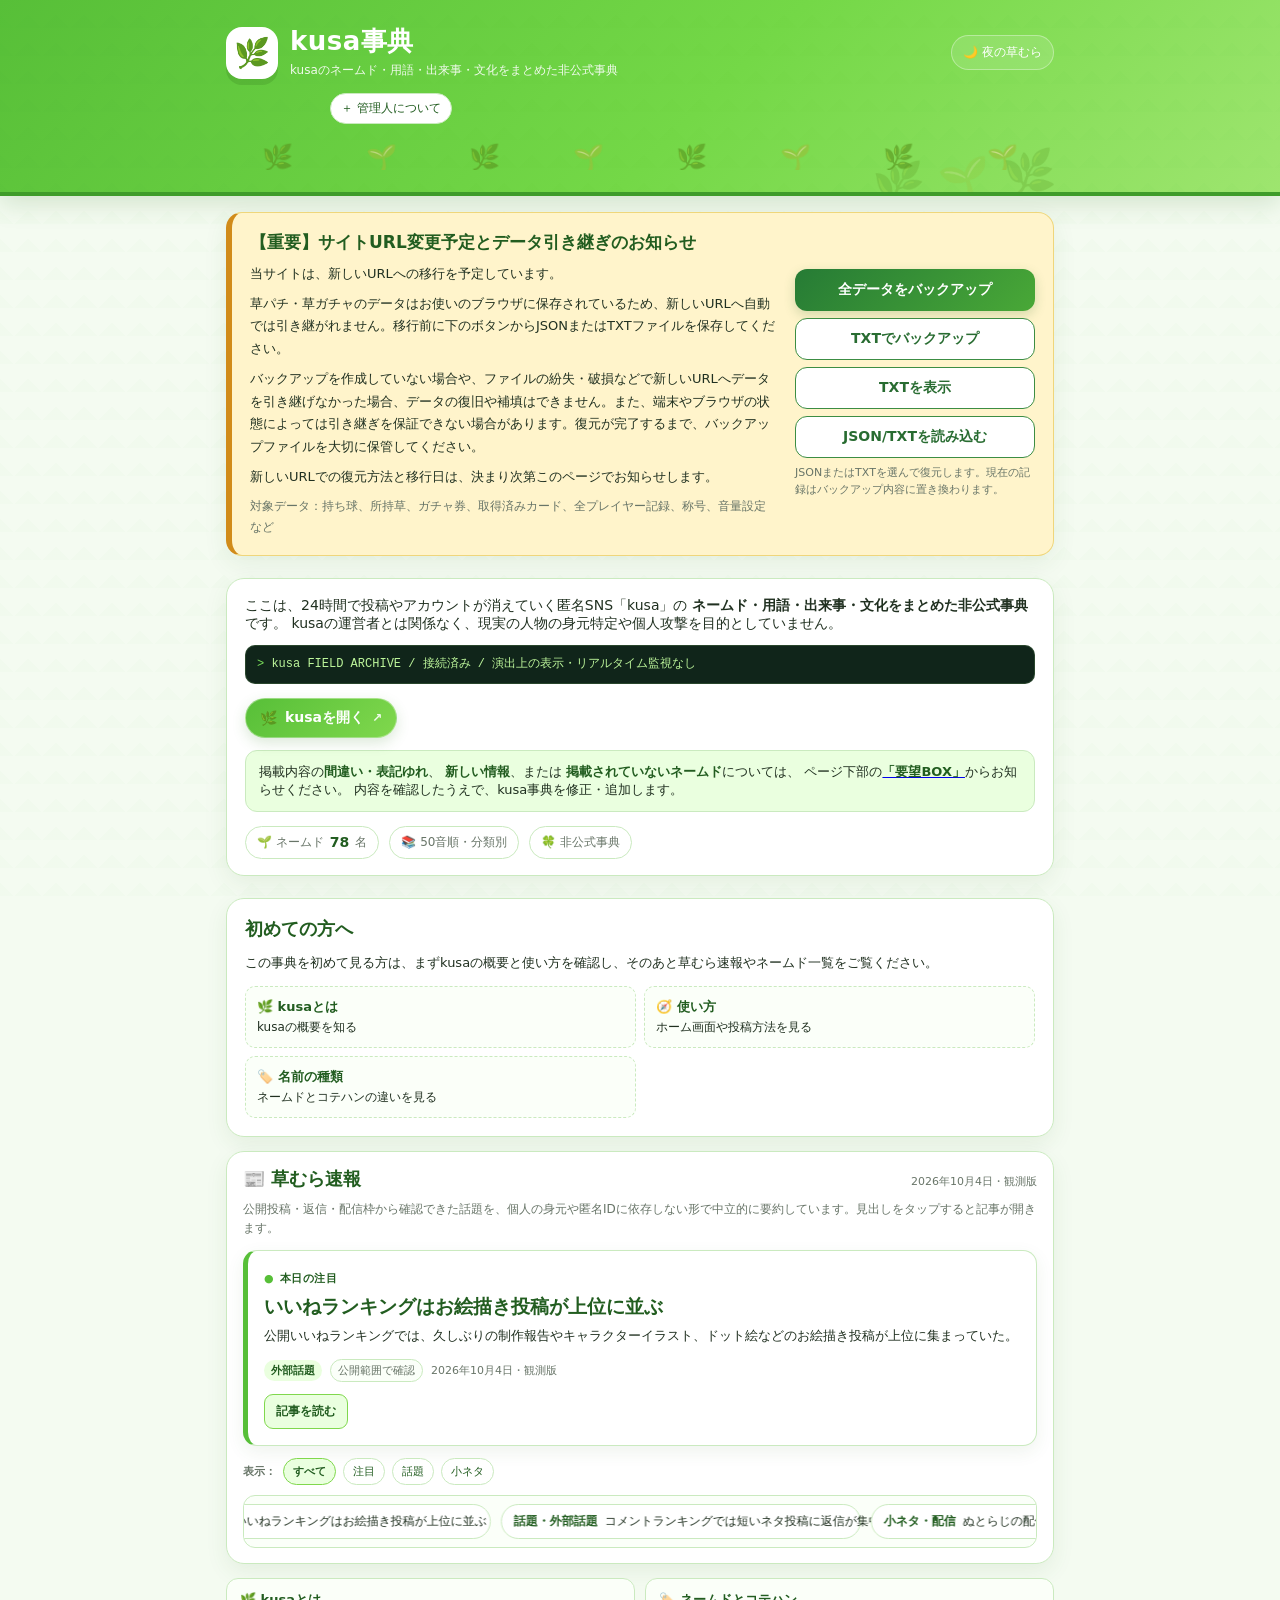
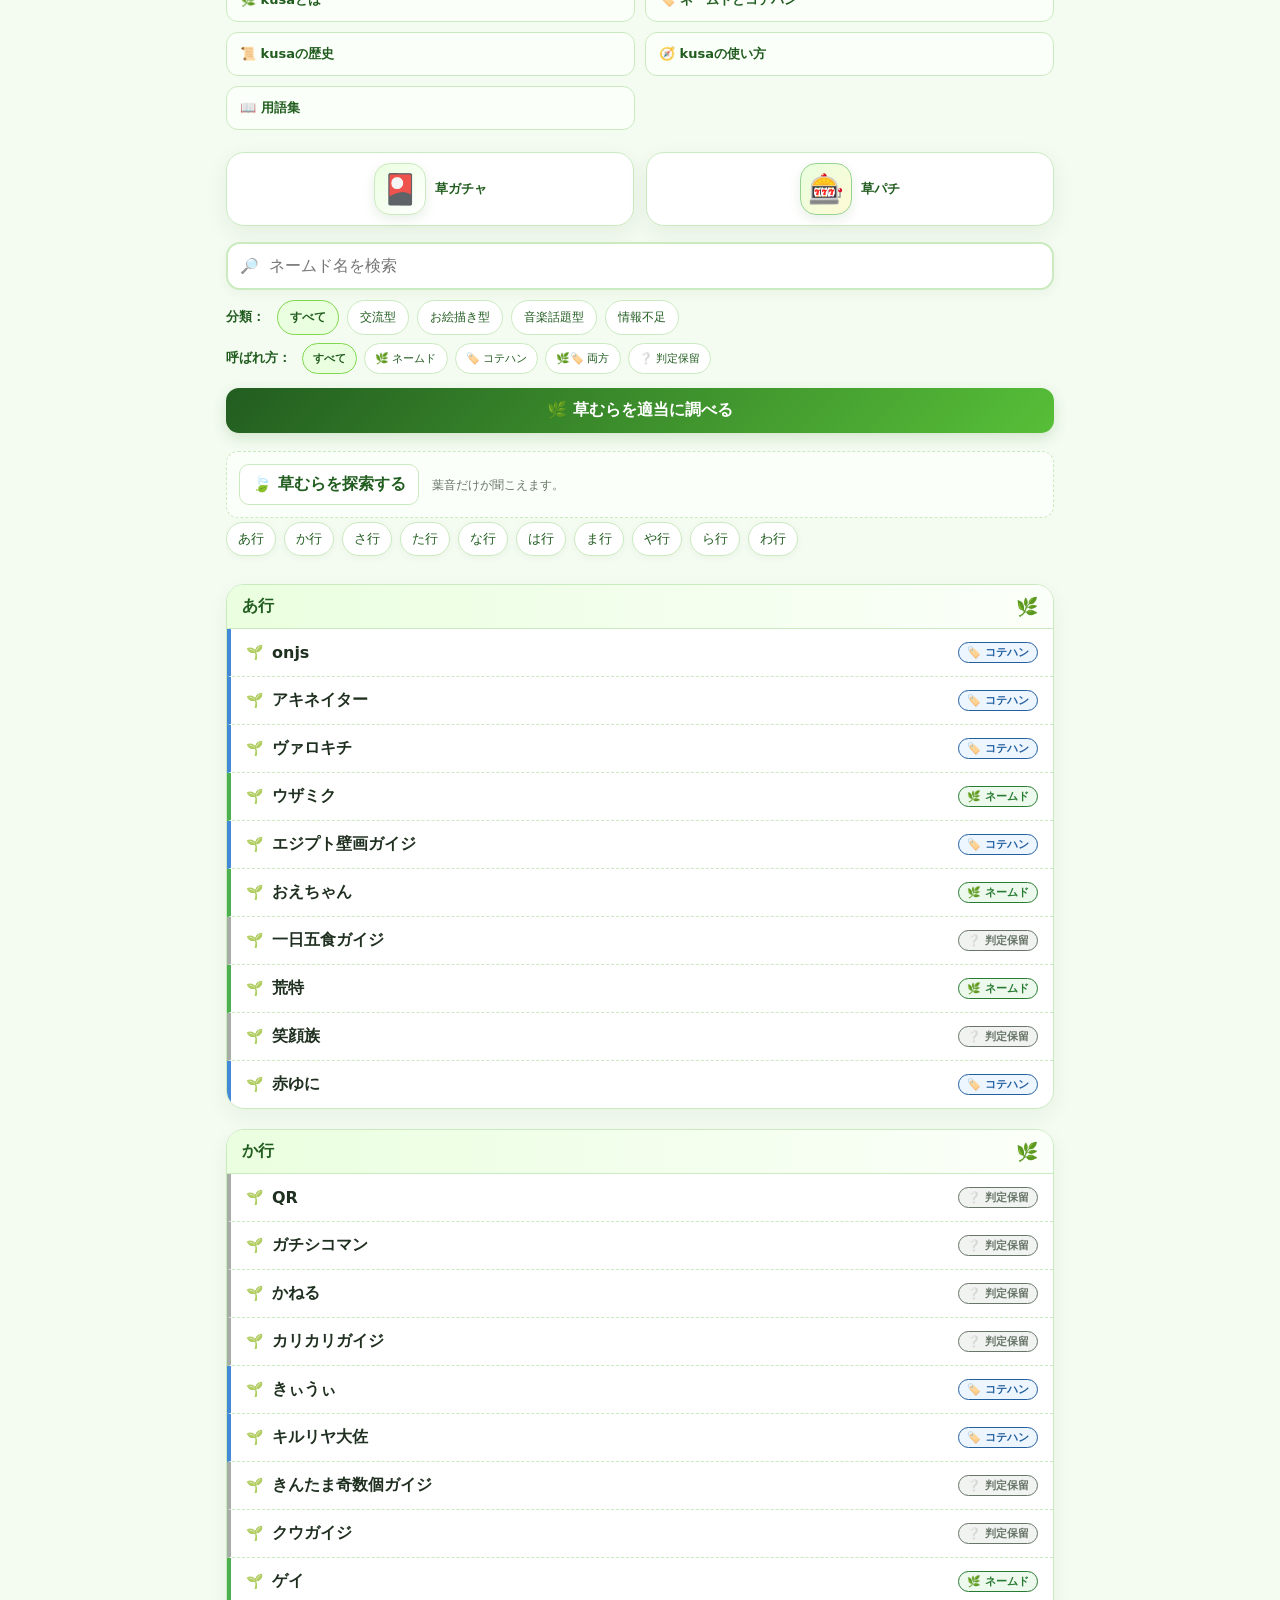
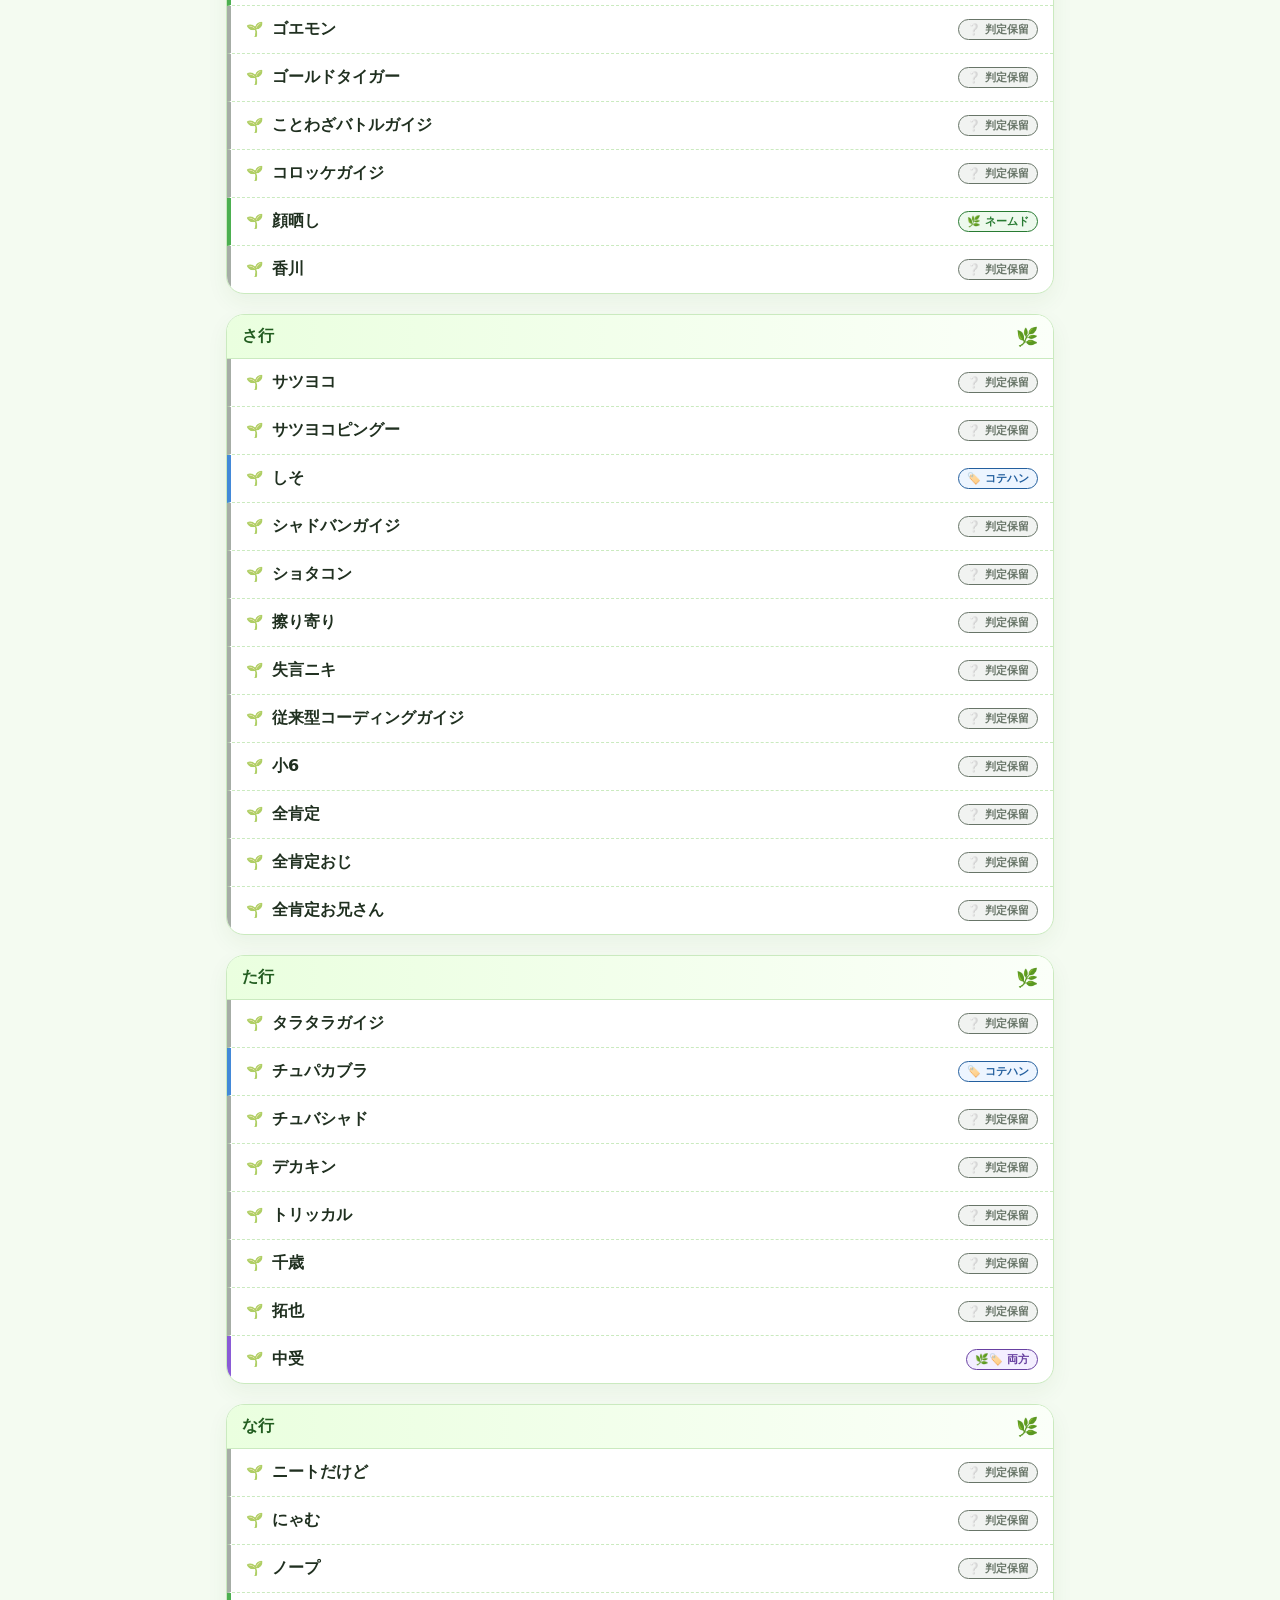
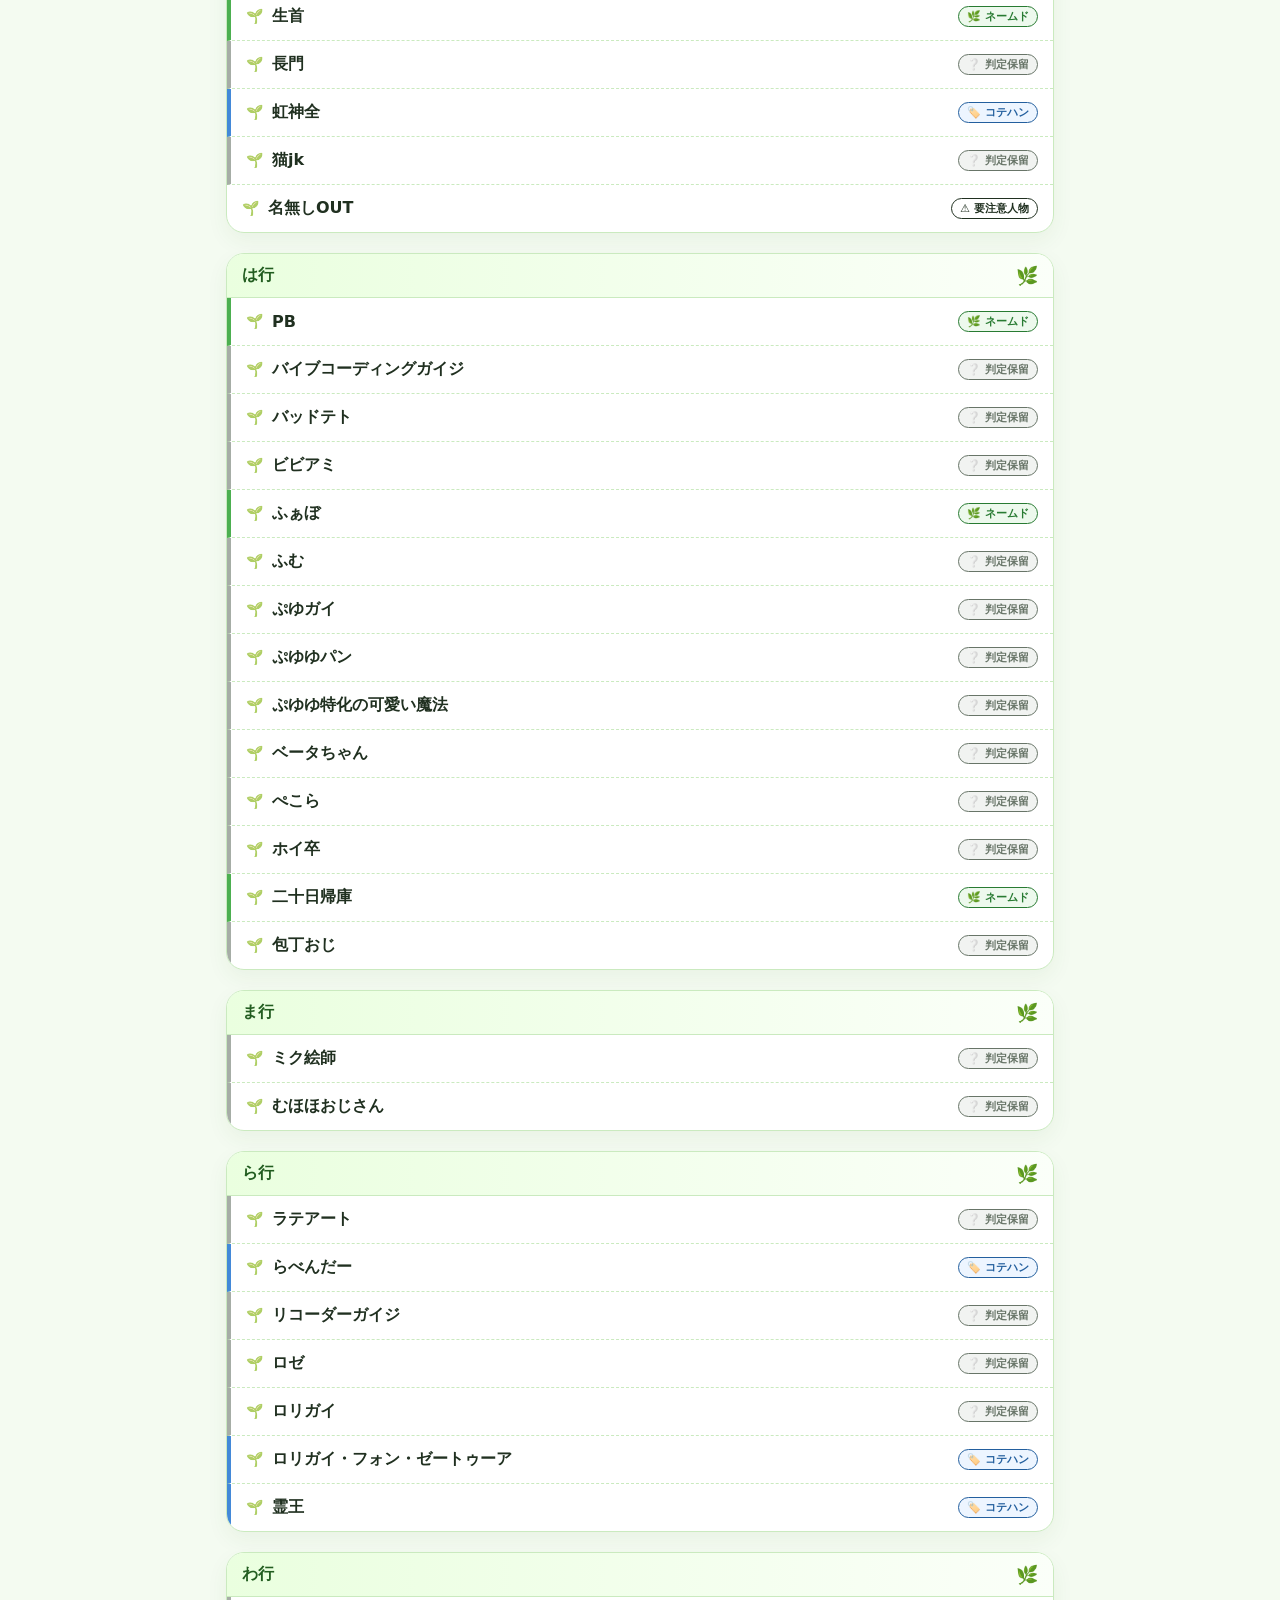
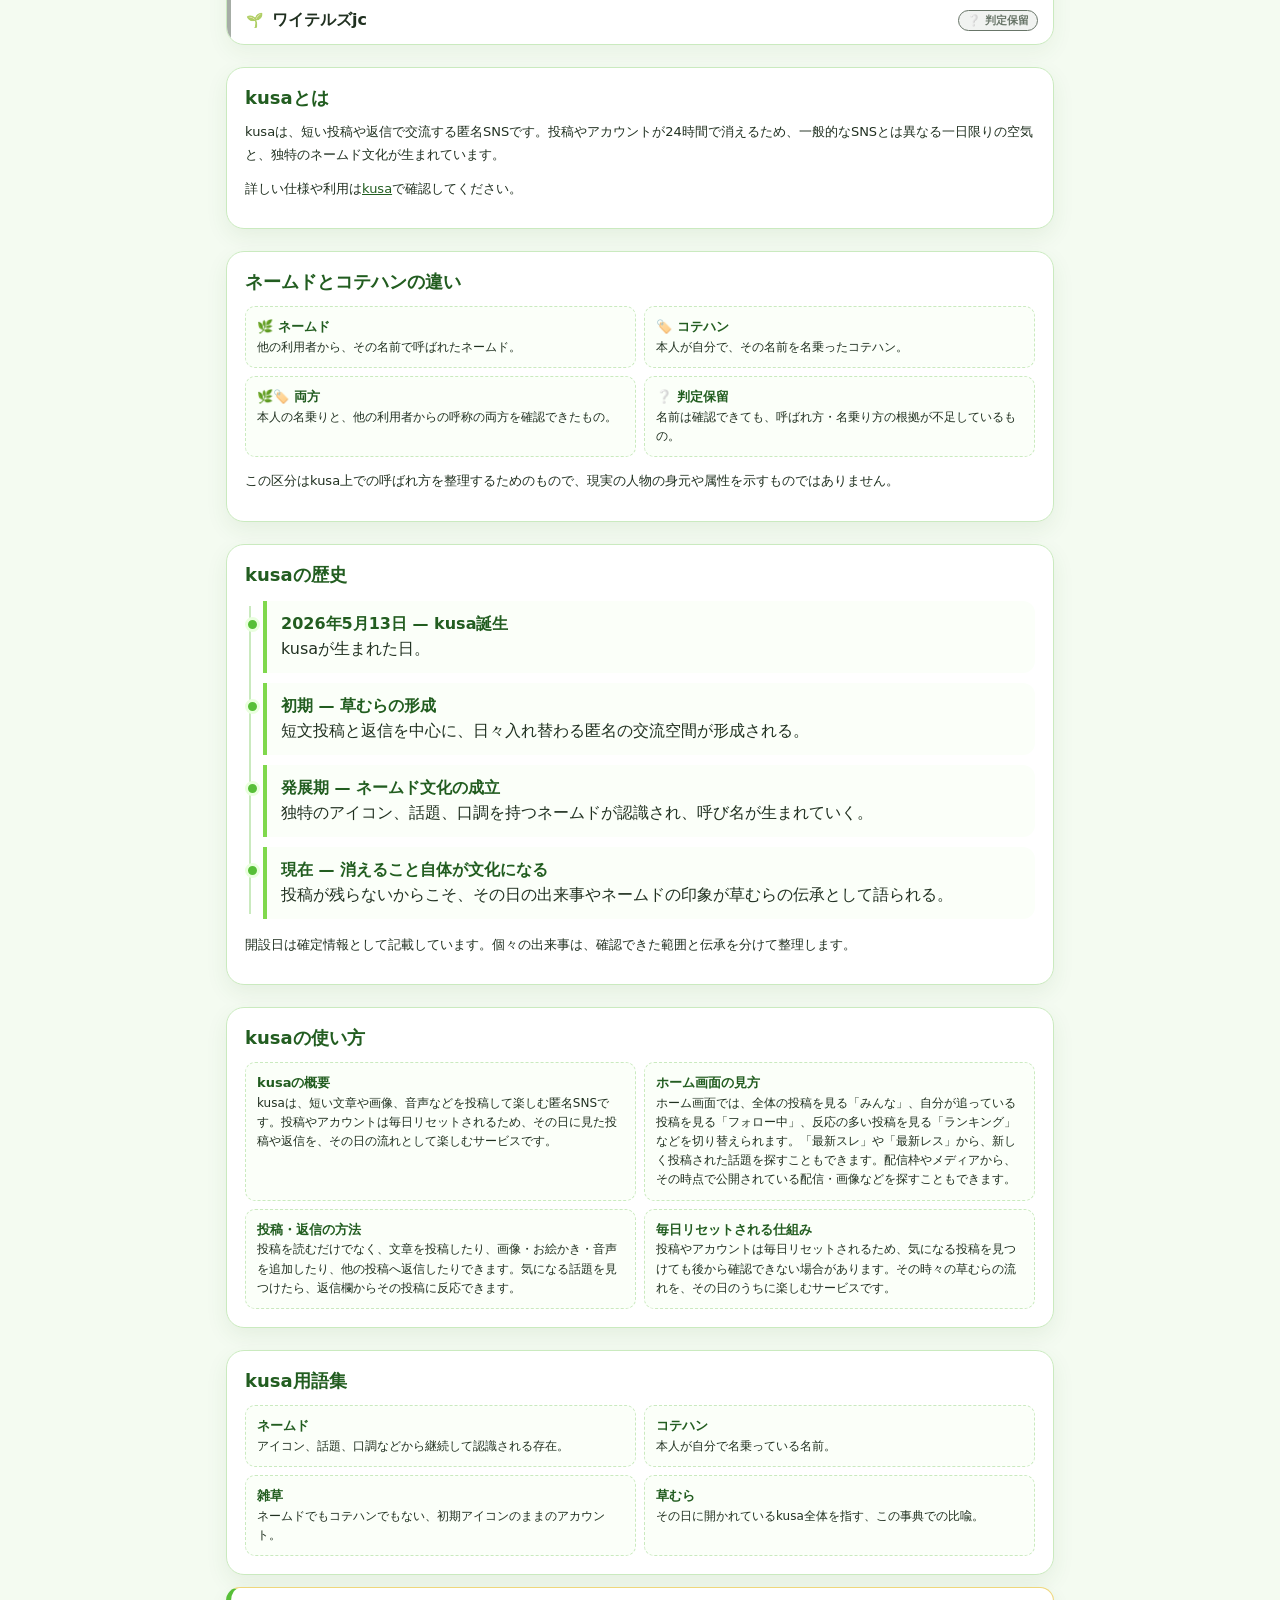
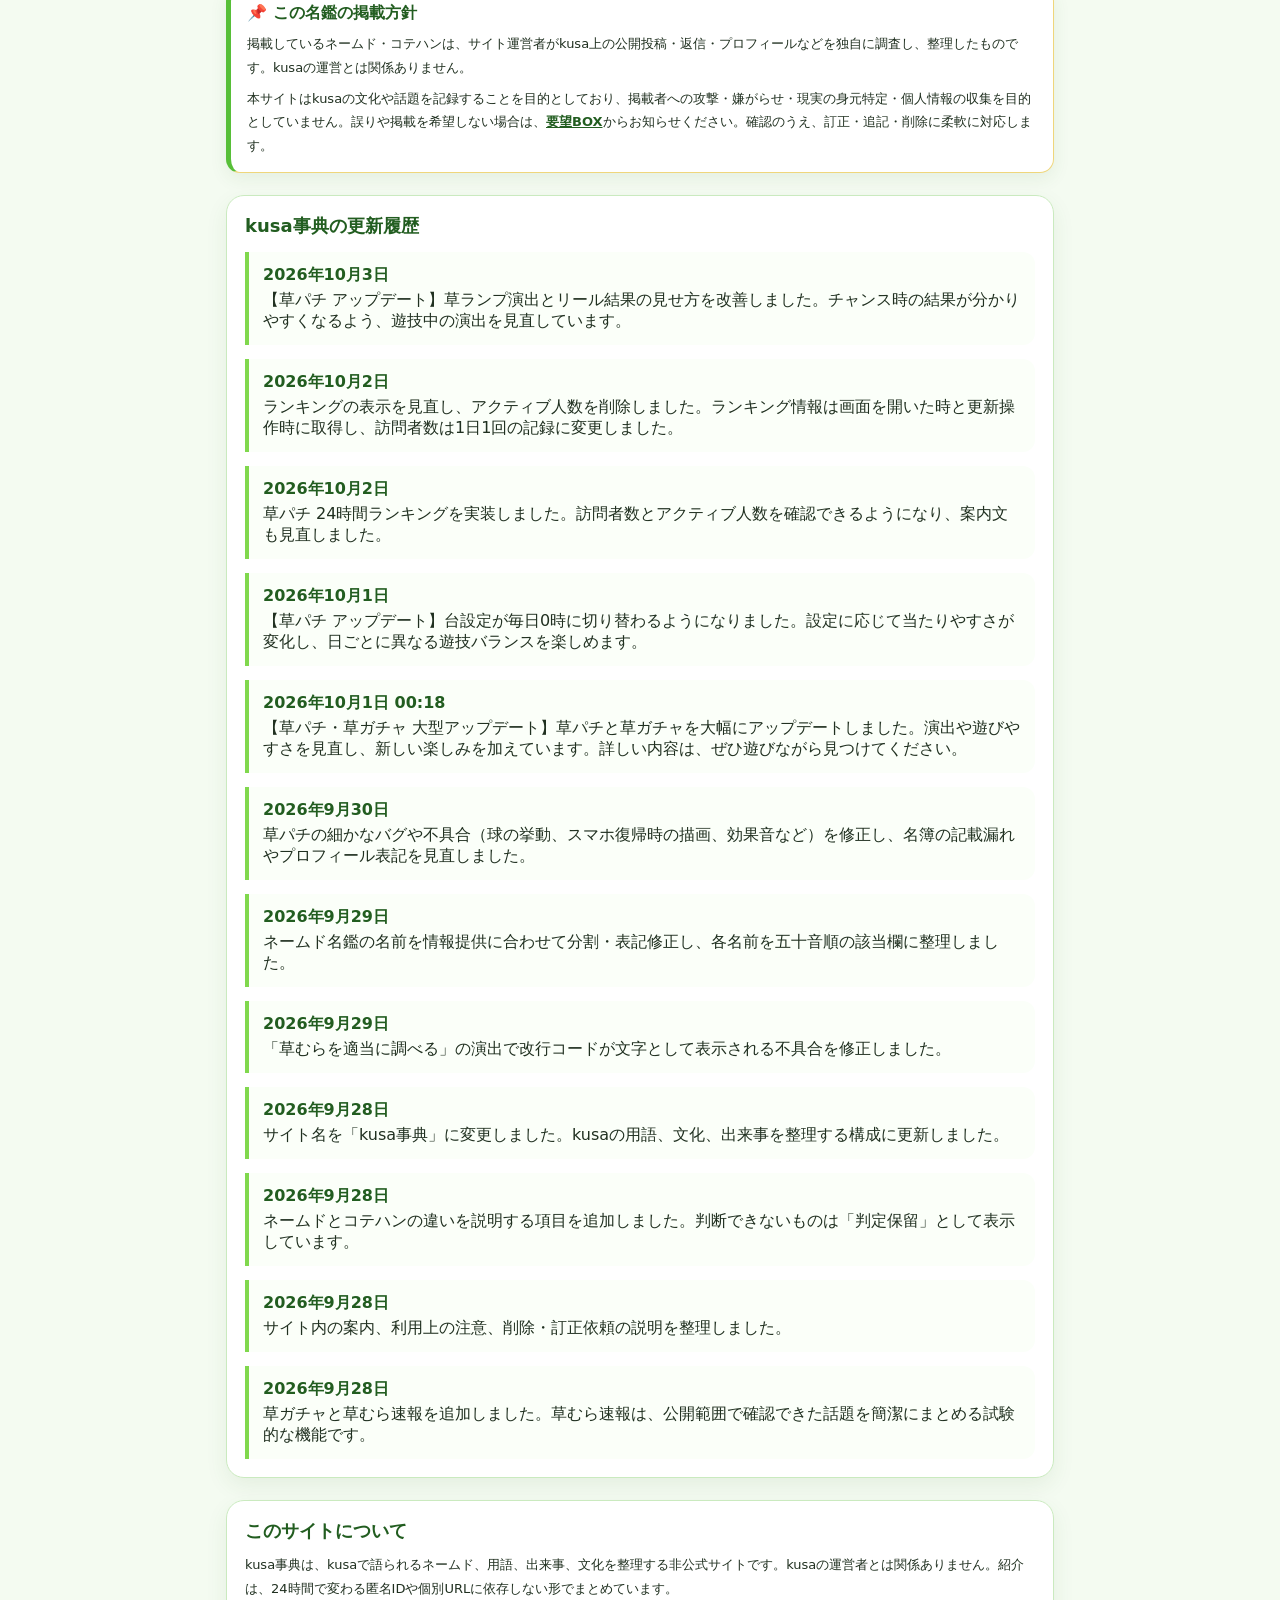
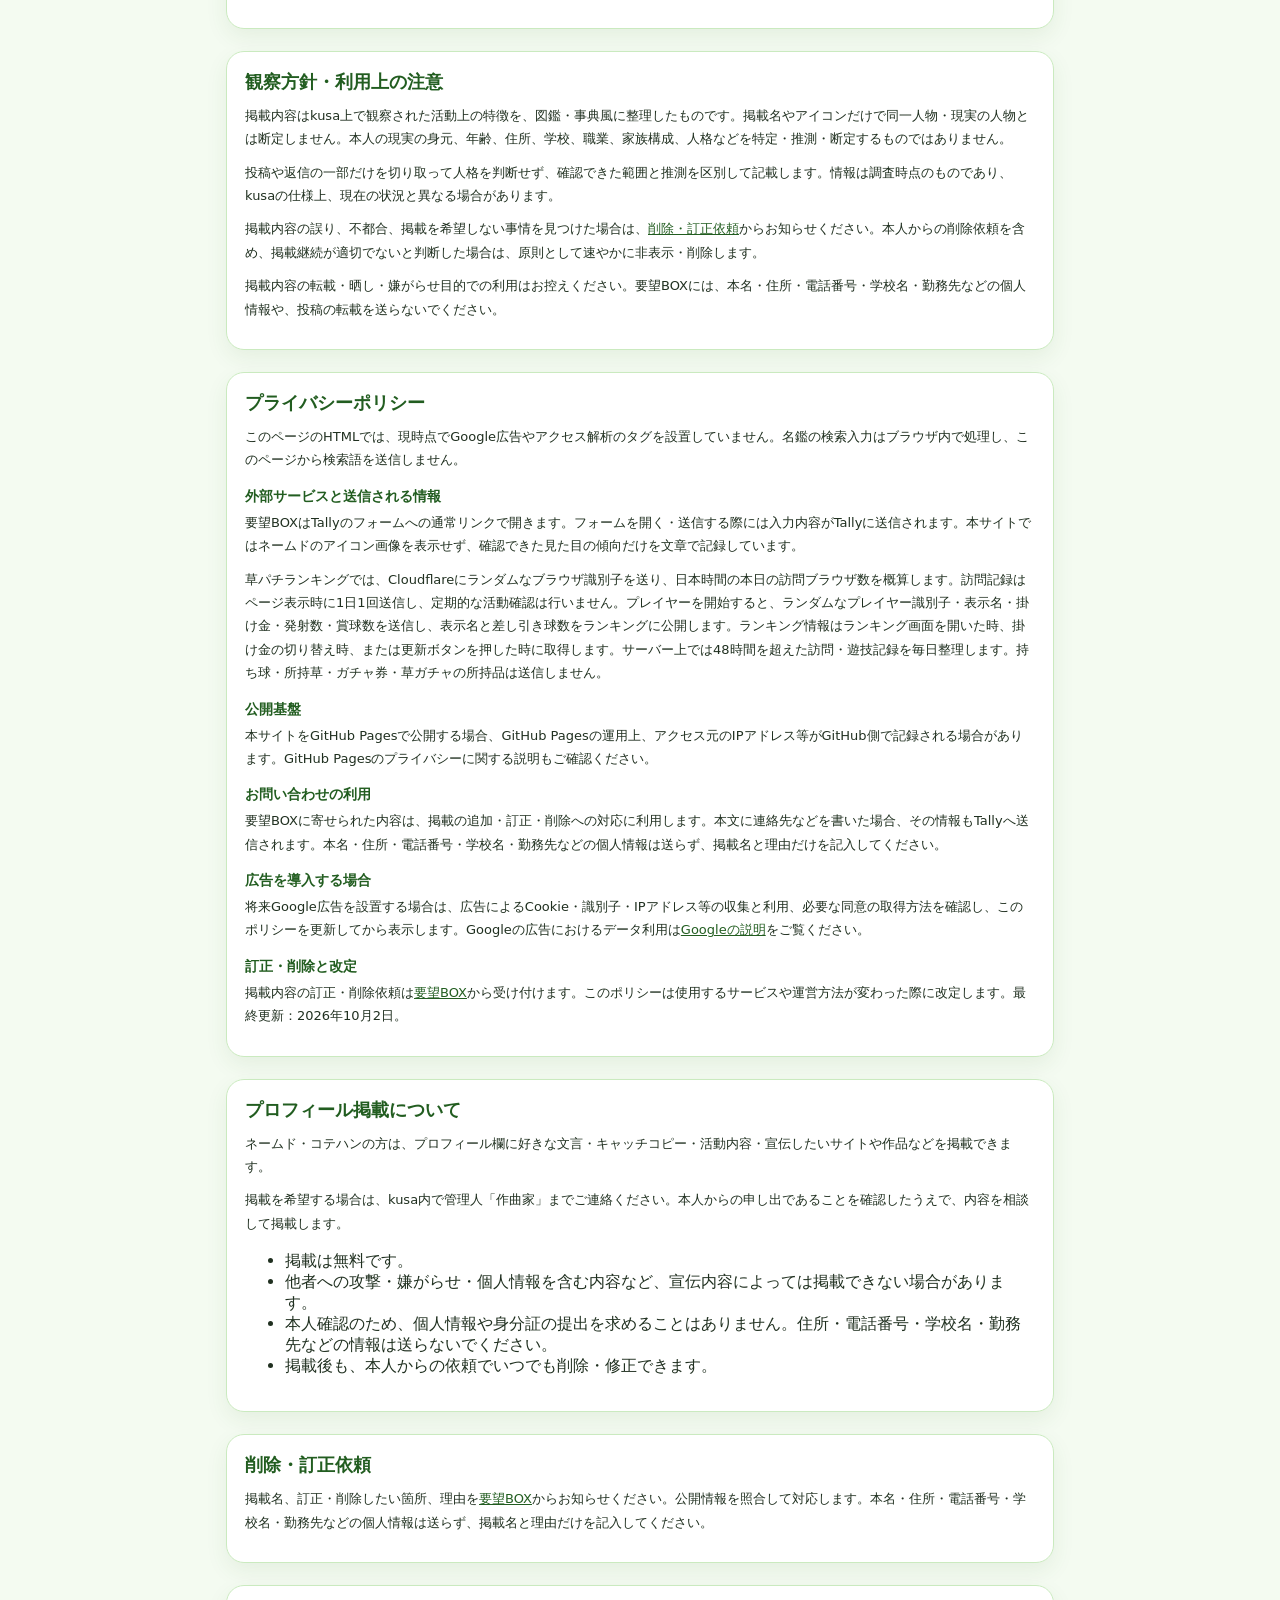
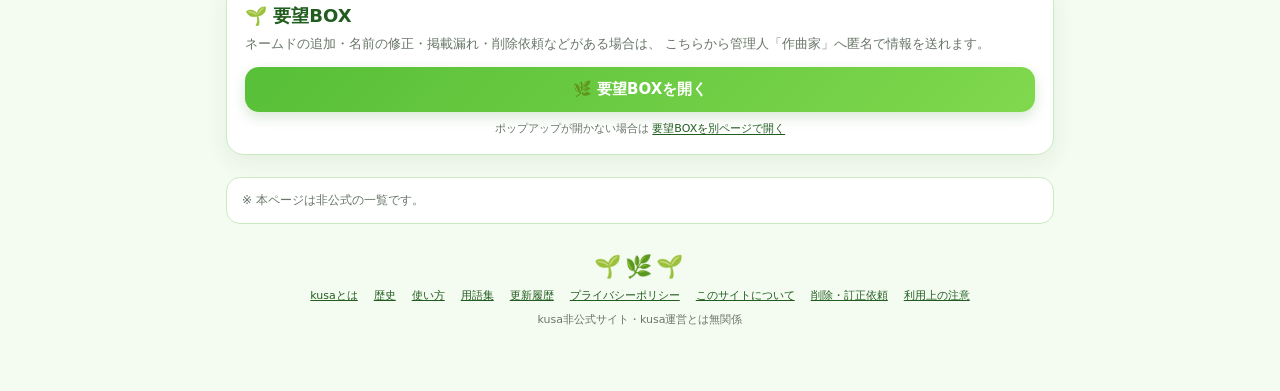
==== commit 2a702807: "草むら速報を10月4日観測版へ更新" ====
--- a/index.html
+++ b/index.html
@@ -815,7 +815,7 @@
   <section class="news-card" aria-labelledby="newsTitle">
     <div class="news-card-head">
       <h2 id="newsTitle">📰 草むら速報</h2>
-      <span class="news-date">2026年10月2日・観測版</span>
+      <span class="news-date">2026年10月4日・観測版</span>
     </div>
     <p class="news-caption">公開投稿・返信・配信枠から確認できた話題を、個人の身元や匿名IDに依存しない形で中立的に要約しています。見出しをタップすると記事が開きます。</p>
     <article class="news-lead" aria-labelledby="newsLeadTitle">
@@ -1367,34 +1367,28 @@
 
 const newsItems = Object.freeze([
   {
-    date: '2026年10月2日',
-    headline: 'ランキング上位で「ネームド」と匿名性の距離感が話題に',
-    body: 'ランキングでは、ネームド利用者が増えることと、匿名掲示板らしい「雑草」文化のバランスをめぐる投稿が上位に並んでいた。初期アイコンのままでいたいという声や、個人として認識されることへの戸惑いも見られ、kusaらしい匿名性のあり方が改めて話題になっている。',
-    source: '確認範囲：2026年10月2日にkusaの公開ランキングを確認。投稿の反応数や順位は変動します。https://kusa.open2ch.net/?tab=ranking'
+    date: '2026年10月4日',
+    headline: 'いいねランキングはお絵描き投稿が上位に並ぶ',
+    body: '公開いいねランキングでは、久しぶりの制作報告やキャラクターイラスト、ドット絵などのお絵描き投稿が上位に集まっていた。制作の途中経過や完成報告にも反応が付き、創作の話題が目立つ一日になっている。',
+    source: '確認範囲：2026年10月4日にkusaの公開ランキング（いいね順）を確認。投稿の反応数や順位は変動します。https://kusa.open2ch.net/?tab=ranking&sort=likes'
   },
   {
-    date: '2026年10月2日',
-    headline: 'ブロック機能を題材にした冗談投稿がランキング入り',
-    body: '「ブロックしなさい」と呼びかける投稿と、それに続く言い回しを変えた投稿がランキングに入っていた。機能そのものの案内ではなく、ブロックを題材にした一連のネタ投稿として反応を集めている。',
-    source: '確認範囲：2026年10月2日にkusaの公開ランキングを確認。https://kusa.open2ch.net/?tab=ranking'
+    date: '2026年10月4日',
+    headline: 'コメントランキングでは短いネタ投稿に返信が集中',
+    body: '公開コメントランキングの上位では、ひとことのネタ投稿を起点に会話が広がり、100件を超えるコメントが集まった投稿も確認できた。短い投稿から雑談が連なる、タイムラインらしい賑わいが見られる。',
+    source: '確認範囲：2026年10月4日にkusaの公開ランキング（コメント順）を確認。投稿の反応数や順位は変動します。https://kusa.open2ch.net/?tab=ranking'
   },
   {
-    date: '2026年10月2日',
-    headline: '誕生日や「おはよ」など、日常の短い投稿も上位に',
-    body: 'ランキングには誕生日を報告する投稿や、朝の挨拶など日常的な話題も並んでいた。大きな出来事だけでなく、短いやりとりがコメントを集めるのもkusaのタイムラインらしいところ。',
-    source: '確認範囲：2026年10月2日にkusaの公開ランキングを確認。https://kusa.open2ch.net/?tab=ranking'
+    date: '2026年10月4日',
+    headline: 'ぬとらじの配信関連投稿がランキングに登場',
+    body: '配信を振り返る投稿や、ぬとらじの枠に関する投稿が公開ランキングに入っていた。配信枠は随時入れ替わるため、参加できる枠はkusa側の最新表示で確認したい。',
+    source: '確認範囲：2026年10月4日にkusaの公開タイムラインと公開ランキングを確認。配信の状況や順位は随時変動します。https://kusa.open2ch.net/'
   },
   {
-    date: '2026年10月2日',
-    headline: '配信枠は確認時点で0件',
-    body: 'kusaの「配信枠」表示を確認した時点では、配信中の枠は0件だった。配信枠は随時入れ替わるため、訪問時には最新の一覧を確認したい。',
-    source: '確認範囲：2026年10月2日にkusaの公開タイムライン上部にある「配信枠」表示を確認。件数は随時変動します。https://kusa.open2ch.net/'
-  },
-  {
-    date: '2026年10月2日',
-    headline: '「ぷゆスロ」など、kusa発の遊びへのリンクも共有',
-    body: 'ランキングには、kusaに関連するゲームや図鑑などのリンクをスレッドで共有したという投稿も見られた。利用者が作った遊びや関連サイトを持ち寄る動きとして紹介されている。',
-    source: '確認範囲：2026年10月2日にkusaの公開ランキングを確認。リンク先の内容や安全性の評価ではありません。https://kusa.open2ch.net/?tab=ranking'
+    date: '2026年10月4日',
+    headline: '初期の草むらを振り返る投稿にも反応',
+    body: '過去の投稿やサイト初期の空気を懐かしむ声が公開ランキングで確認できた。日々の新しい話題と並んで、これまでの草むらを振り返る会話も続いている。',
+    source: '確認範囲：2026年10月4日にkusaの公開ランキング（いいね順）を確認。投稿の反応数や順位は変動します。https://kusa.open2ch.net/?tab=ranking&sort=likes'
   }
 ]);
 
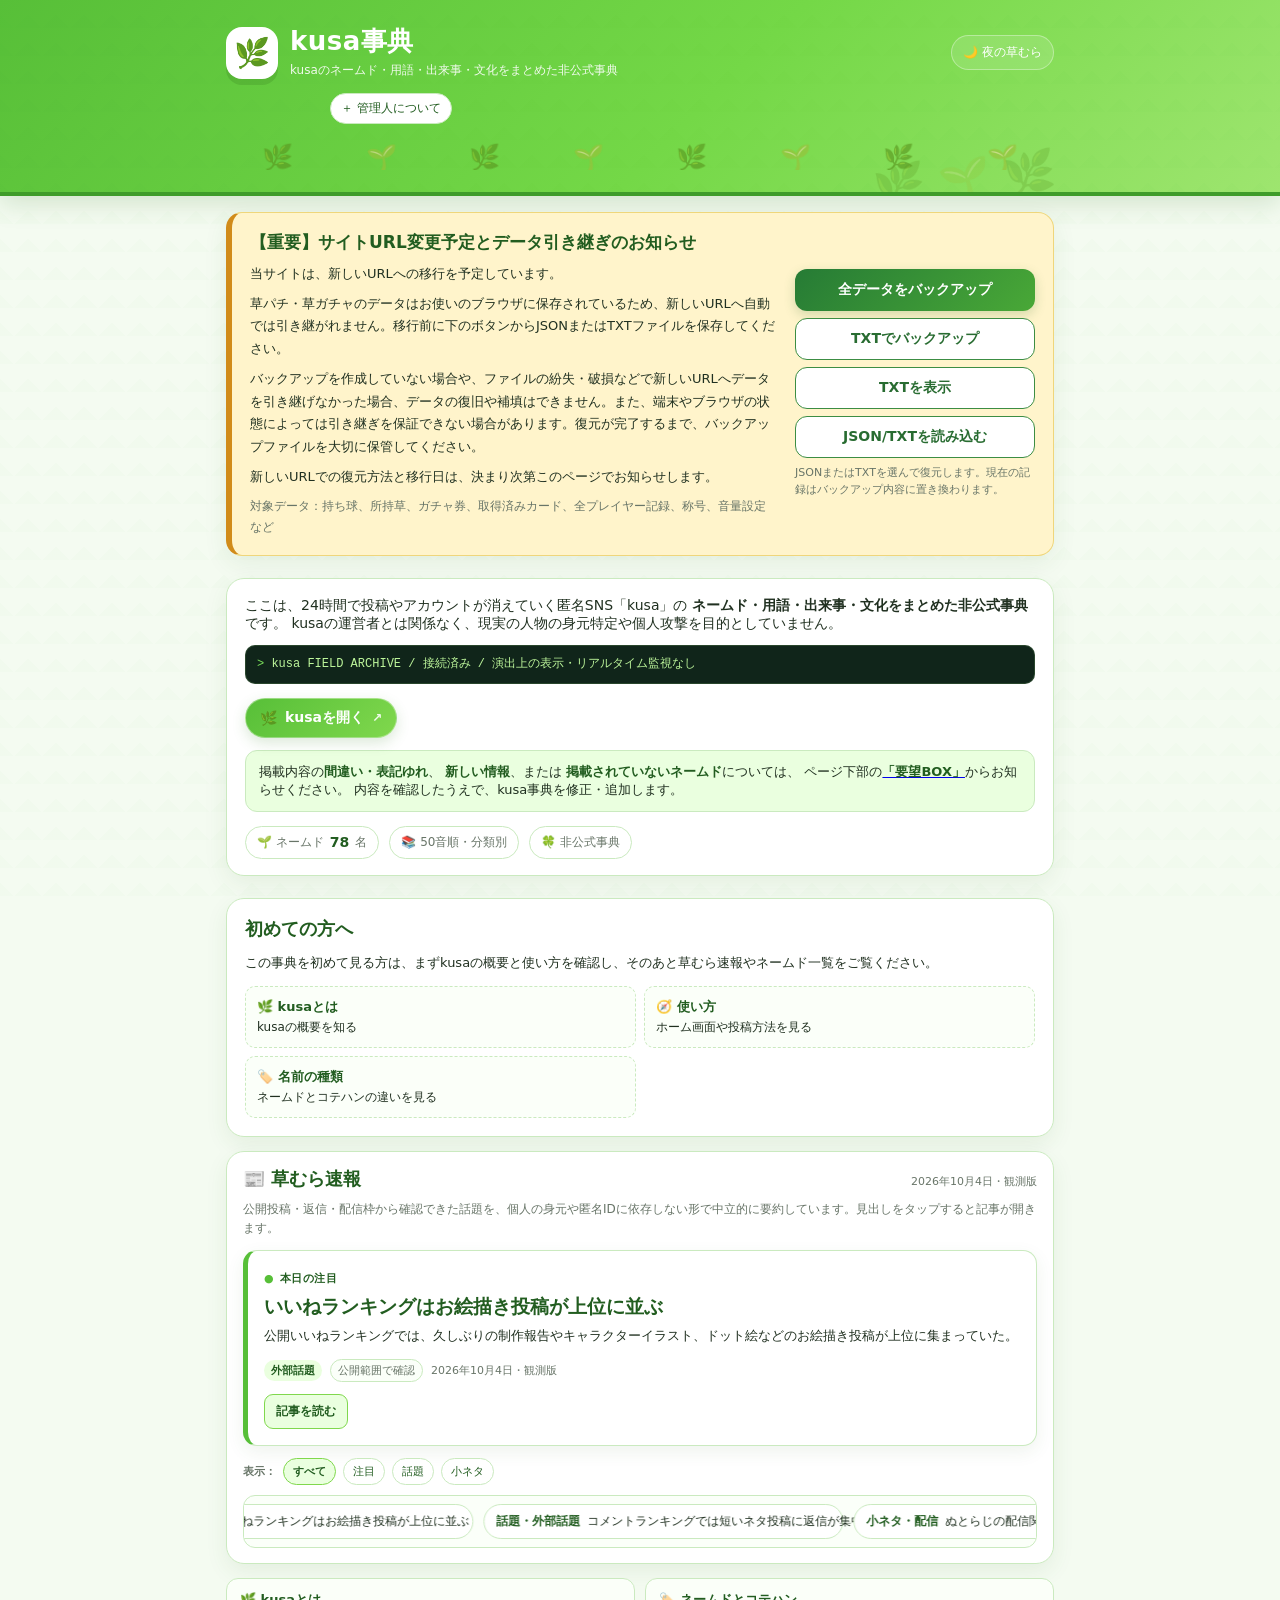
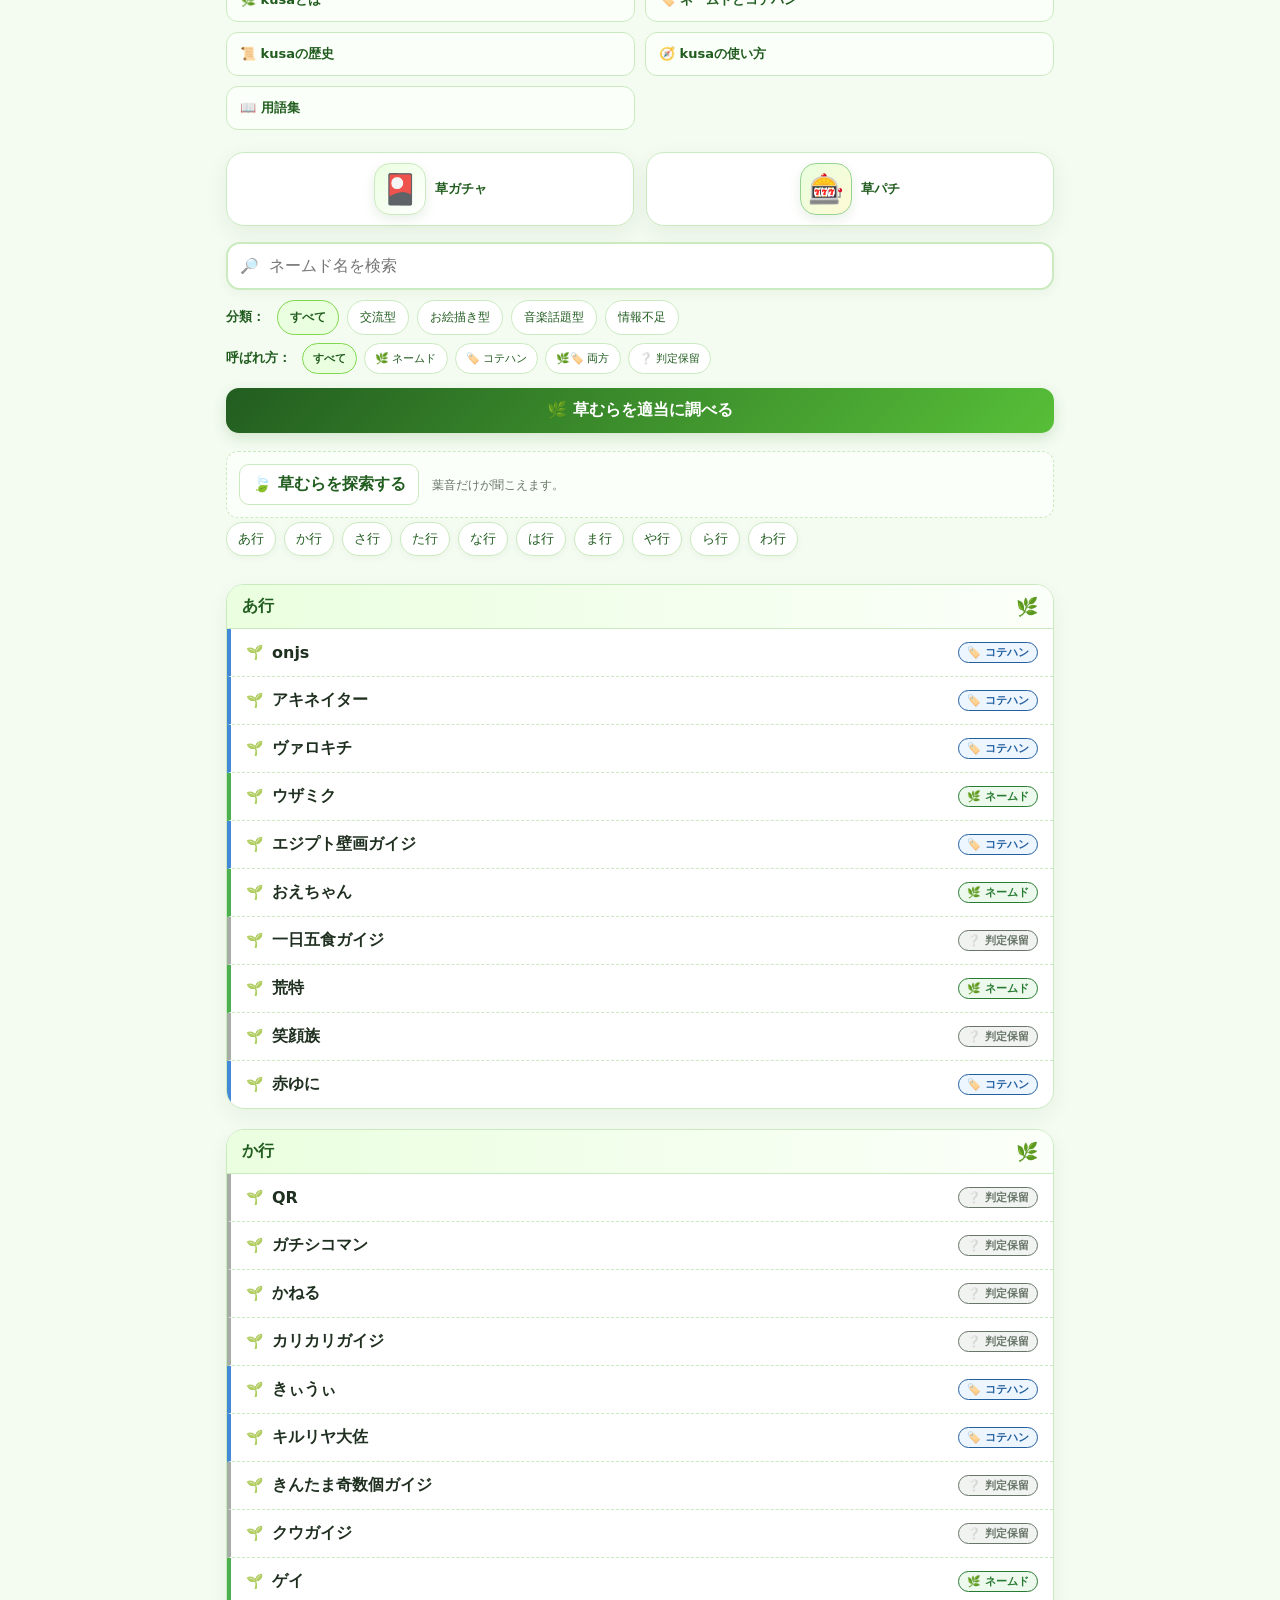
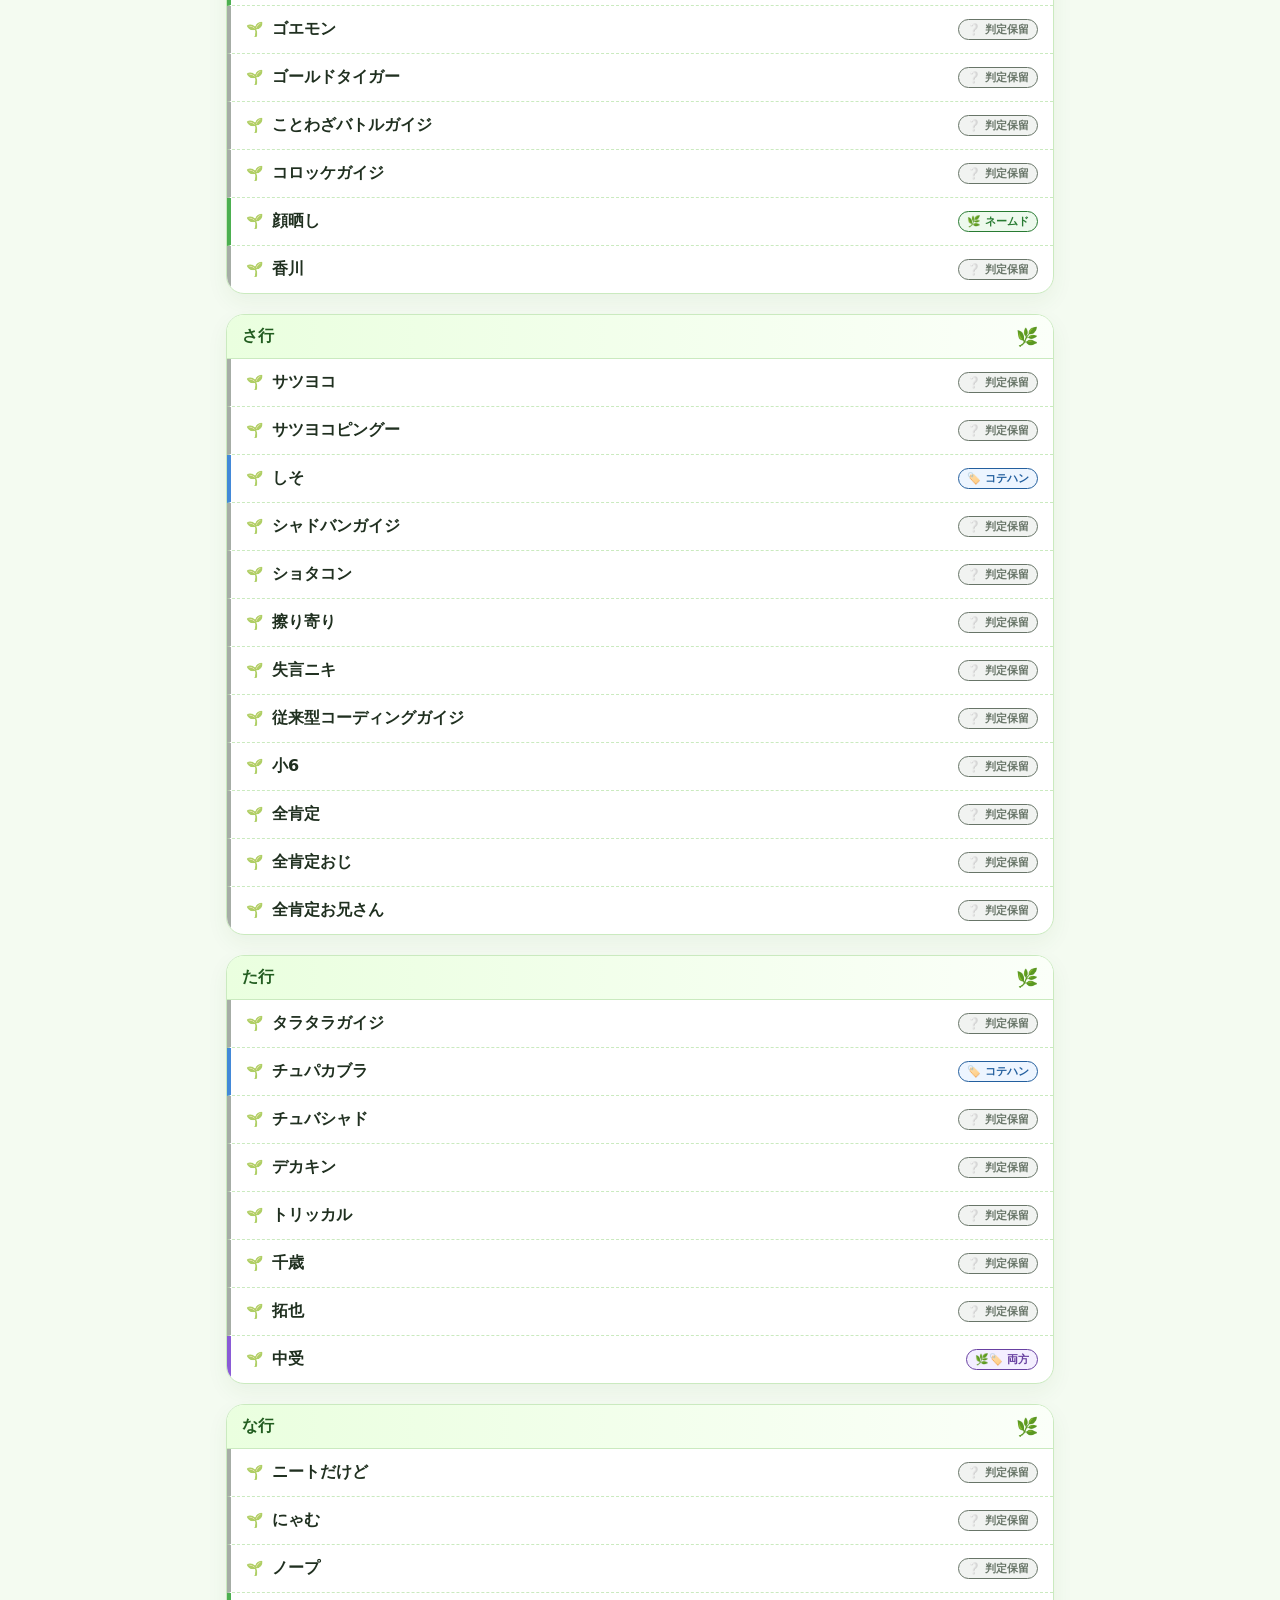
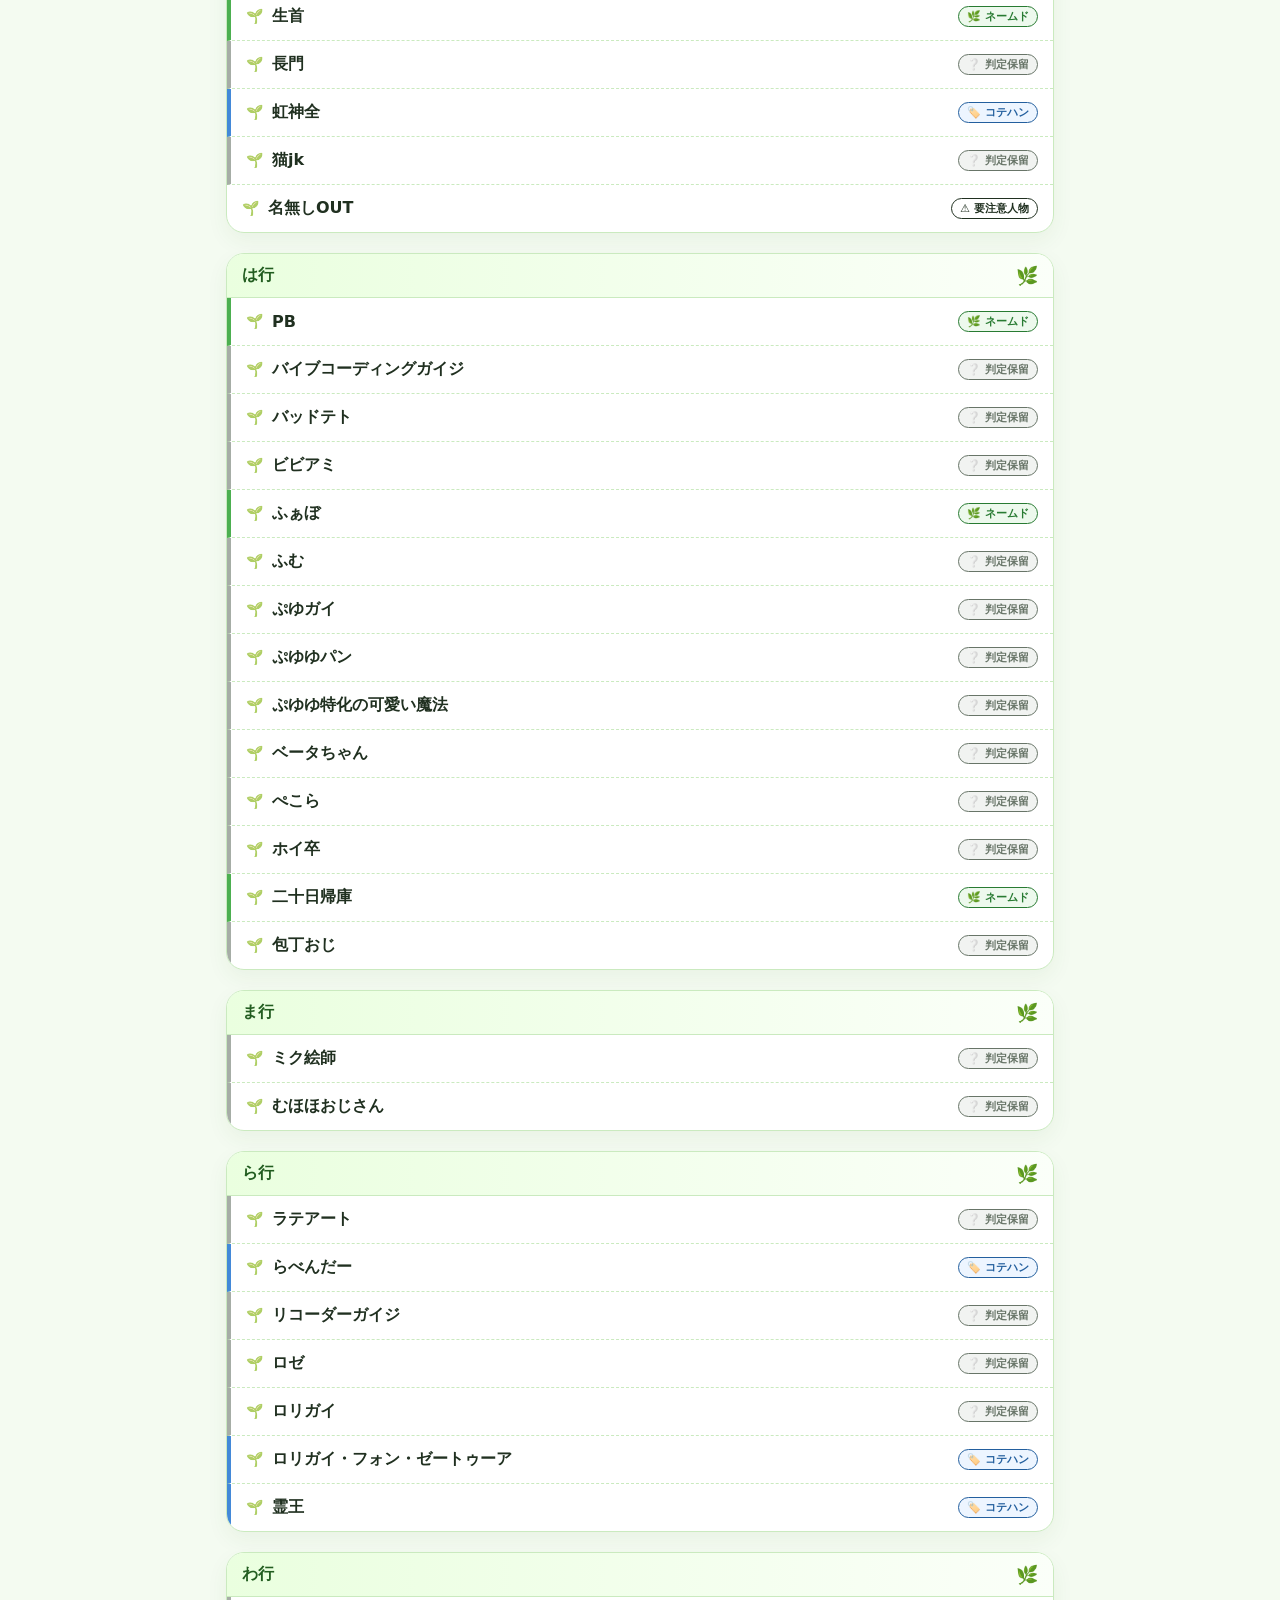
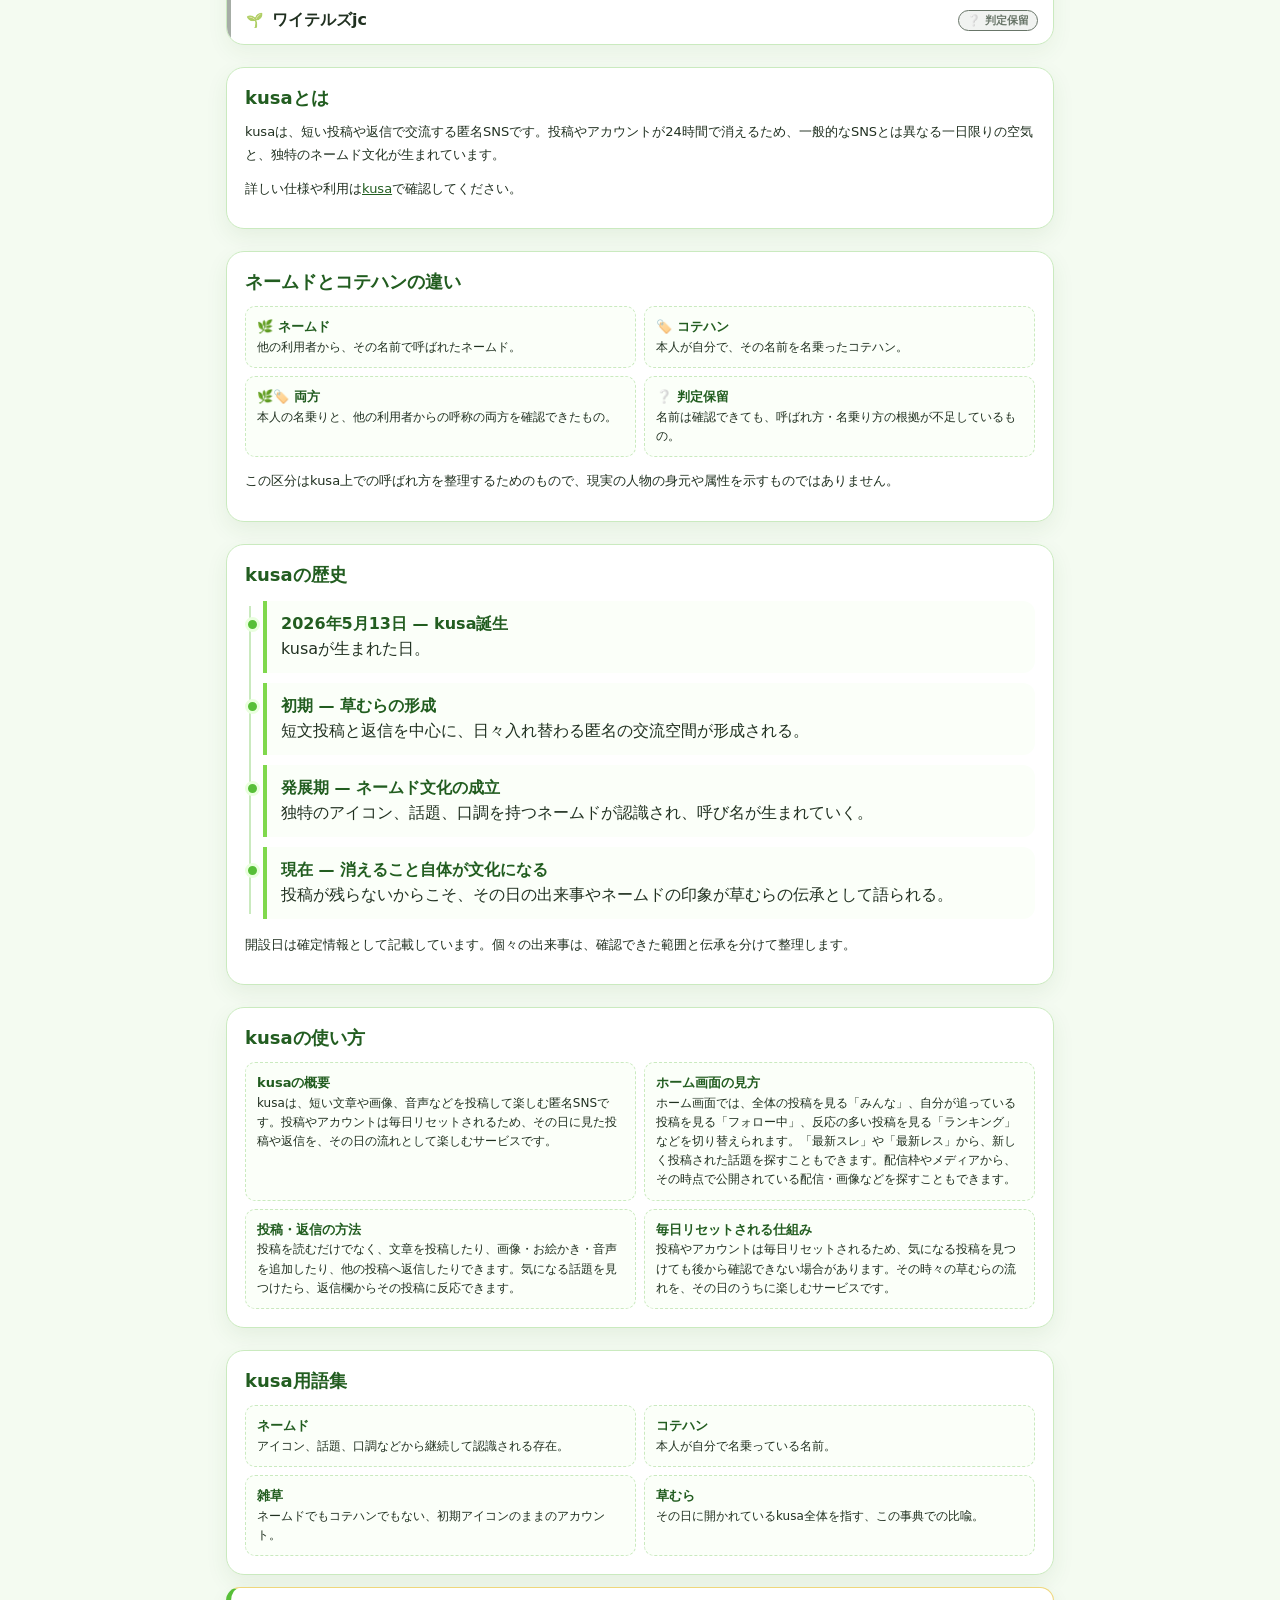
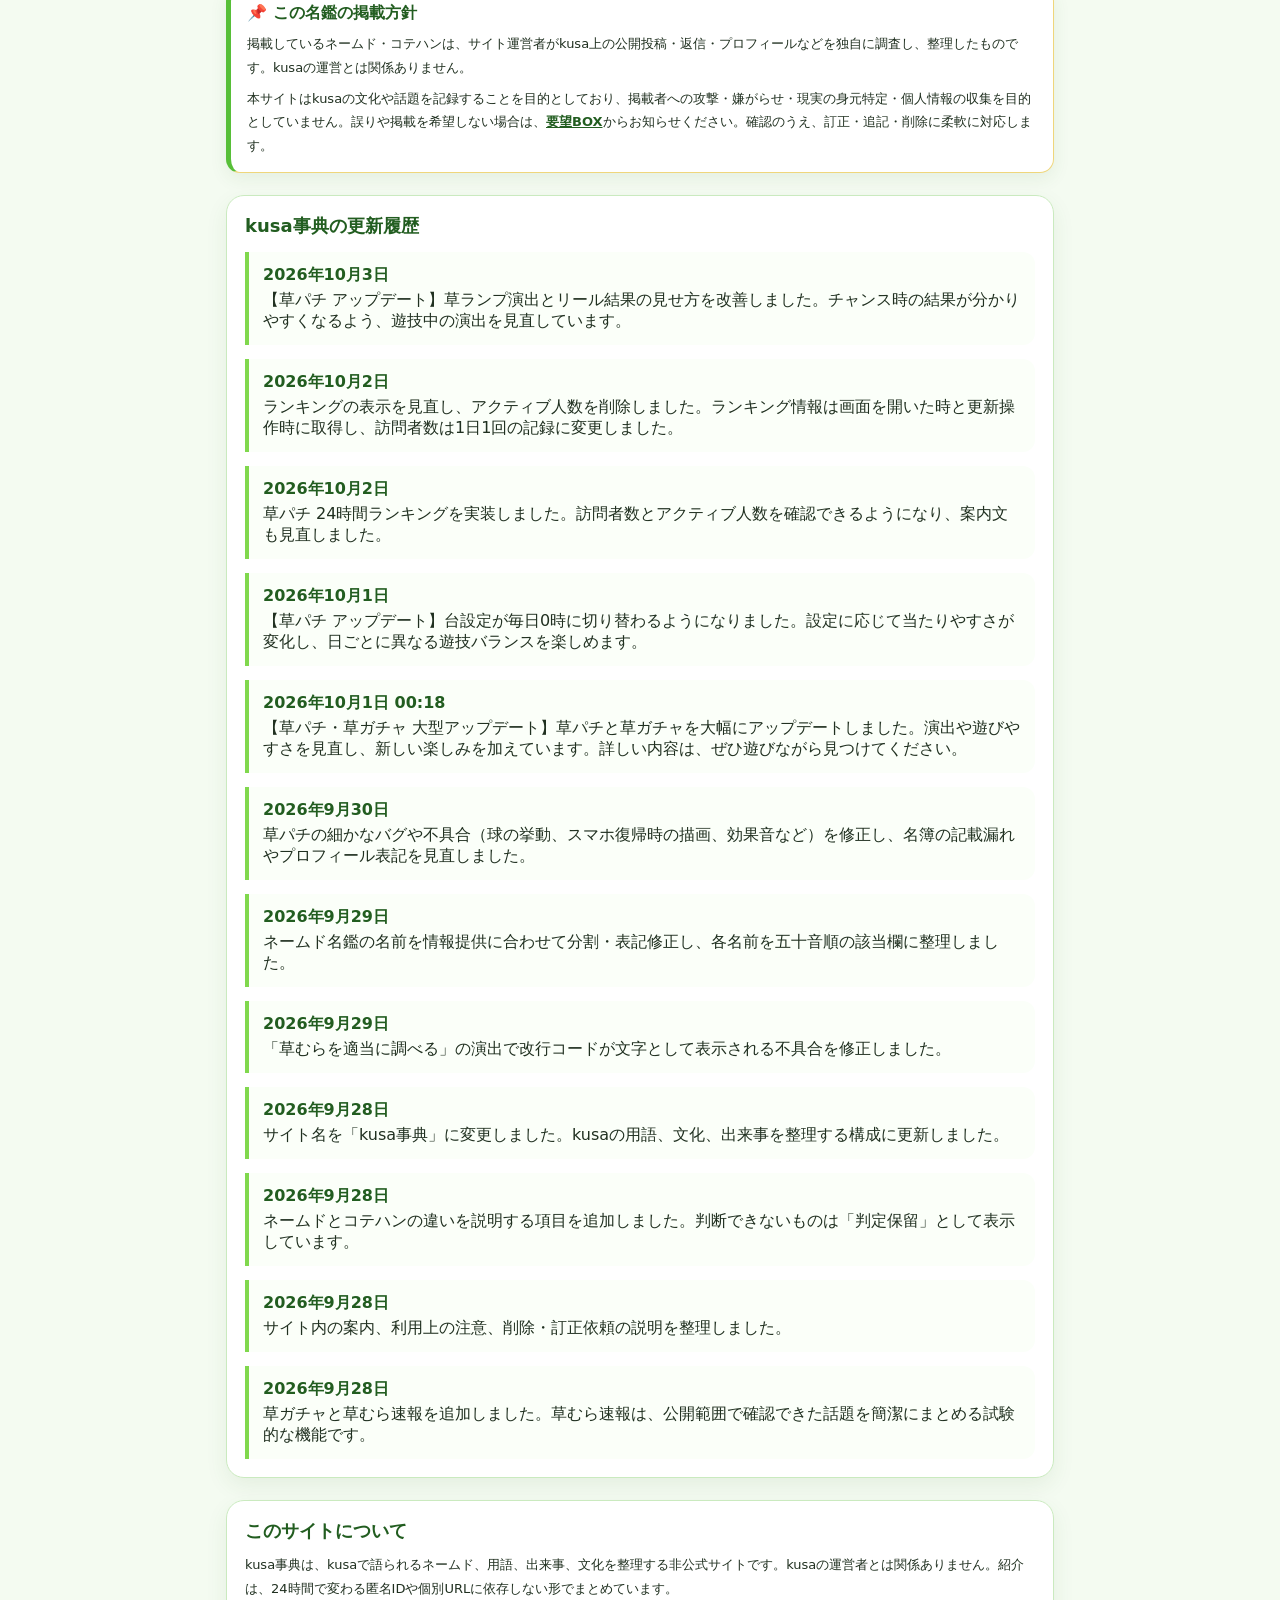
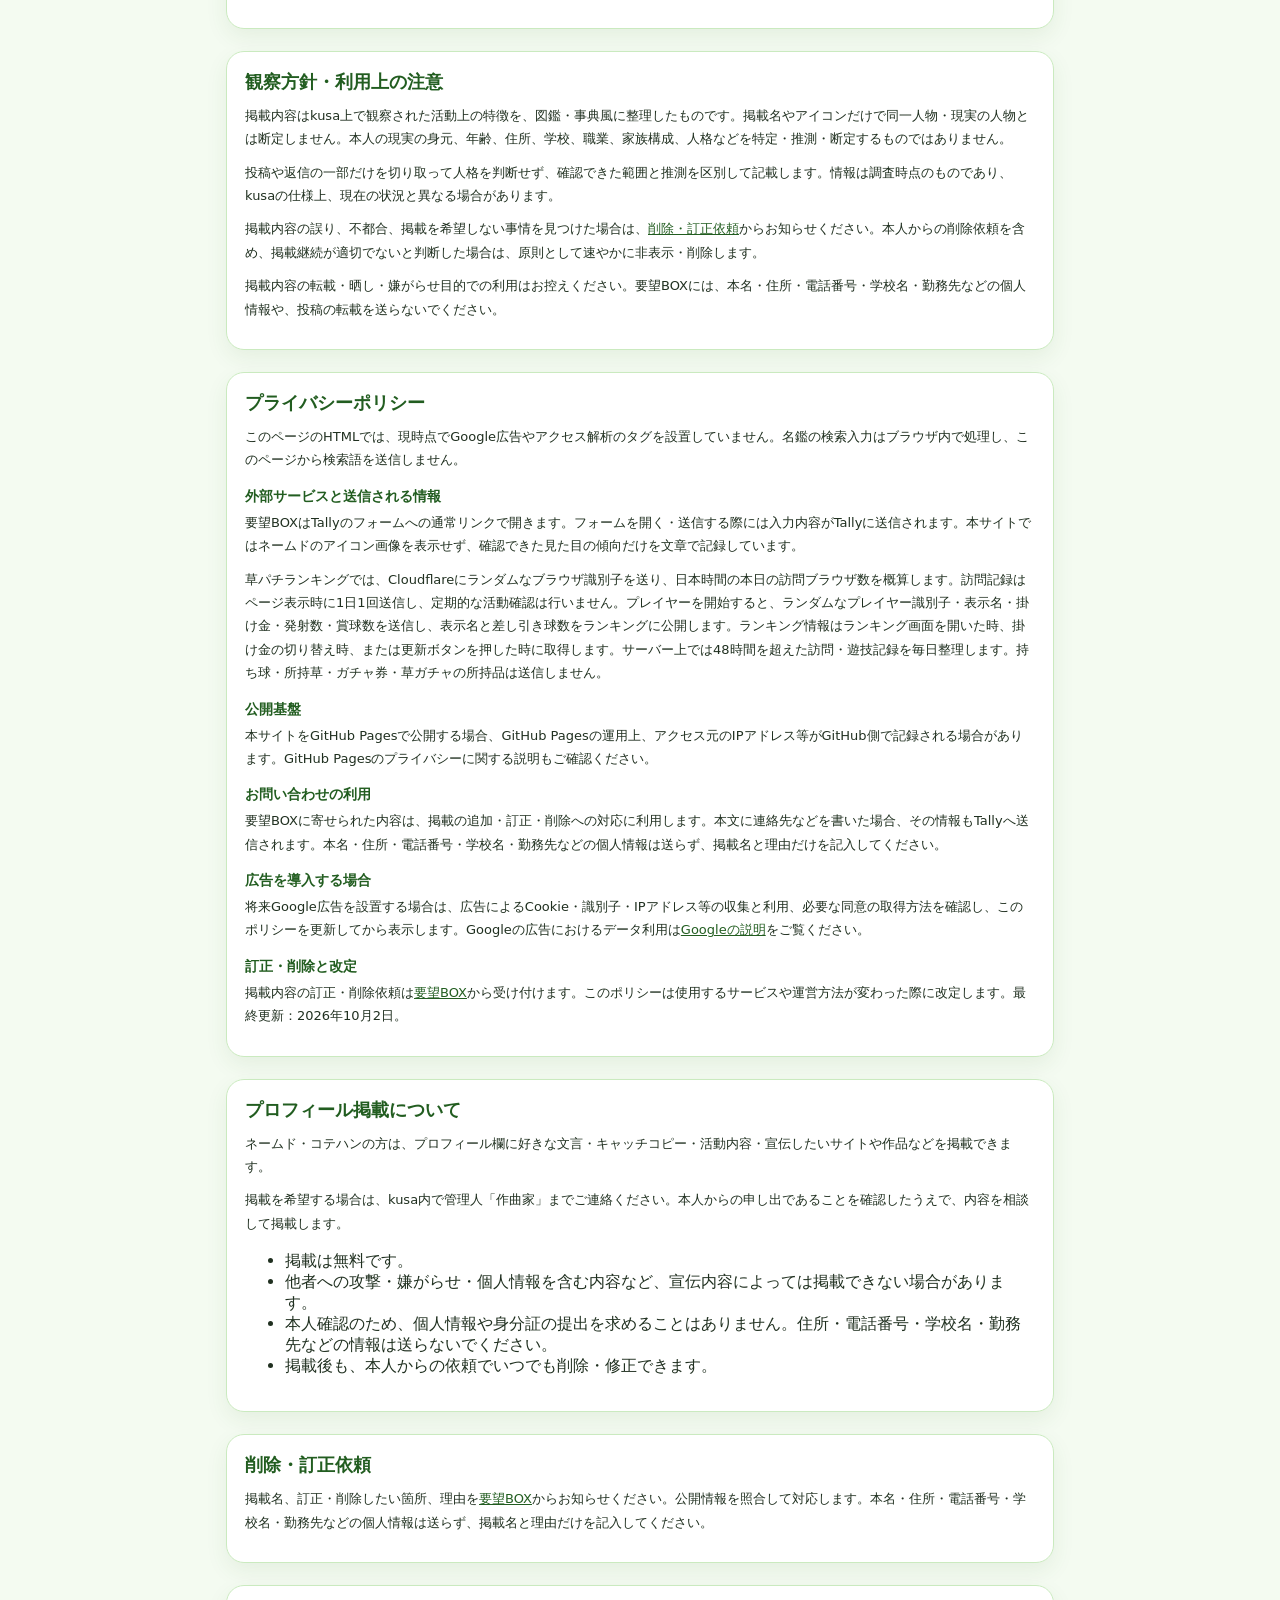
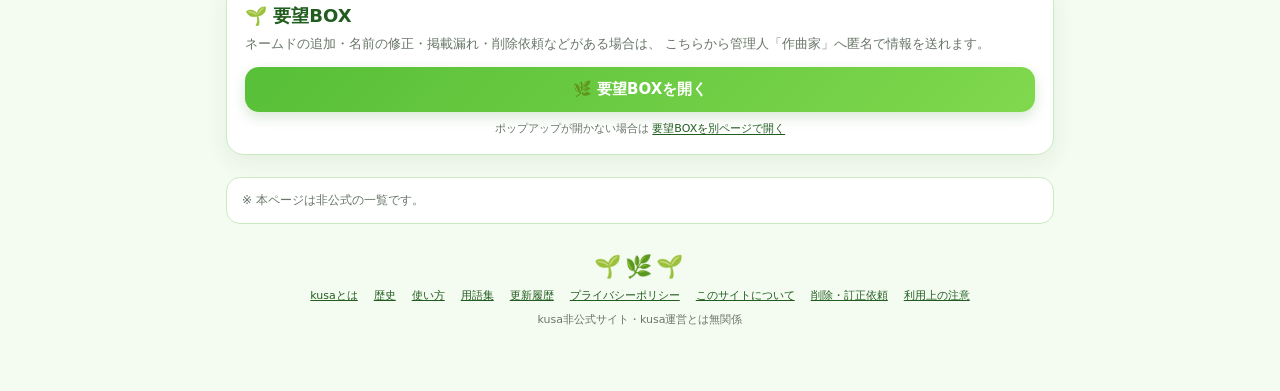
==== commit d8a51337: "草パチの6の日設定6告知を追加" ====
--- a/index.html
+++ b/index.html
@@ -602,6 +602,7 @@
 .pachi-status-cell .pachi-display-label{display:block;margin-bottom:3px;color:#c7e9bc;font-size:9px;font-weight:800;letter-spacing:.08em}
 .pachi-status-cell strong{display:-webkit-box;height:2.6em;overflow:hidden;-webkit-box-orient:vertical;-webkit-line-clamp:2;color:#f4ffe8;font-size:clamp(12px,2.7vw,15px);font-weight:900;line-height:1.3;overflow-wrap:anywhere}
 .pachi-status-cell small{display:-webkit-box;height:2.6em;overflow:hidden;margin-top:3px;-webkit-box-orient:vertical;-webkit-line-clamp:2;color:#d5efcd;font-size:10px;font-weight:700;line-height:1.3;overflow-wrap:anywhere}
+.pachi-six-day-notice{margin:-1px 0 7px;padding:5px 9px;border:1px solid #fff09c;border-radius:8px;background:linear-gradient(90deg,#6b4710,#b67b17,#6b4710);color:#fff9d0;font-size:11px;font-weight:1000;letter-spacing:.04em;text-align:center;text-shadow:0 1px 2px #3f2605;box-shadow:0 0 10px rgba(255,213,82,.5)}
 .pachi-announcement{height:32px;overflow:hidden}
 .pachi-mode-readout[data-mode="normal"]{border-color:#91d477;background:rgba(19,85,39,.8)}
 .pachi-mode-readout[data-mode="night"]{border-color:#95beff;background:rgba(22,48,114,.85)}
@@ -614,7 +615,7 @@
 .pachi-mode-readout[data-mode="night"] strong{color:#d3e4ff}
 .pachi-mode-readout[data-mode="festival"] strong{color:#ffe0a8}
 .pachi-mode-readout[data-mode="yaminabe"] strong{color:#eddbff}
-@media(max-width:560px){.pachi-status-grid{grid-template-columns:repeat(2,minmax(0,1fr));gap:4px}.pachi-status-cell{height:82px;padding:5px 6px}.pachi-status-cell .pachi-display-label{margin-bottom:2px;font-size:8px}.pachi-status-cell strong{font-size:clamp(10px,3vw,12px);line-height:1.2;height:2.4em}.pachi-status-cell small{margin-top:2px;font-size:9px;line-height:1.2;height:2.4em}}
+@media(max-width:560px){.pachi-status-grid{grid-template-columns:repeat(2,minmax(0,1fr));gap:4px}.pachi-status-cell{height:82px;padding:5px 6px}.pachi-status-cell .pachi-display-label{margin-bottom:2px;font-size:8px}.pachi-status-cell strong{font-size:clamp(10px,3vw,12px);line-height:1.2;height:2.4em}.pachi-status-cell small{margin-top:2px;font-size:9px;line-height:1.2;height:2.4em}.pachi-six-day-notice{margin-bottom:5px;padding:4px 6px;font-size:10px}}
 .pachi-combo{display:flex;justify-content:space-between;gap:8px;padding:5px 12px;border-radius:8px;background:#10442f;color:#edffcb;font-size:11px;font-weight:900}
 .pachi-machine[data-scene="night"] #pachiCanvas,.pachi-machine[data-scene="night"] .pachi-balls-canvas{filter:hue-rotate(105deg) brightness(.72)}
 .pachi-machine[data-scene="night"] .pachi-display{background:linear-gradient(120deg,#111d47,#25466d)}
@@ -905,6 +906,7 @@
               <div id="pachiSceneDisplay" class="pachi-status-cell pachi-mode-readout" data-mode="normal"><span class="pachi-display-label">モード</span><strong id="pachiSceneLabel">🌿 通常モード</strong><small id="pachiSceneHelp">継続抽選35％・終了判定まであと15回転</small></div>
               <div class="pachi-status-cell"><span class="pachi-display-label">遊技状態</span><strong id="pachiMode">🌿 通常抽選</strong><small id="pachiSignal">🌱 チャンスを待とう</small></div>
             </div>
+            <div id="pachiSixDayNotice" class="pachi-six-day-notice" role="status" hidden>🎉 6の日・本日は設定6　大当たり確率アップ中！</div>
             <div id="pachiAnnouncement" class="pachi-announcement" aria-live="polite">中央のスタートチャッカーを狙おう！</div>
             <div class="pachi-omen-meter" aria-hidden="true"><span>草気配</span><i></i><i></i><i></i></div>
           </div>
@@ -2614,11 +2616,16 @@
     {normal:1/15, high:1/12, normalLabel:'15', highLabel:'12'},
     {normal:1/8, high:1/8, normalLabel:'8', highLabel:'8'}
   ];
-  // 全訪問者で共通の日替わり設定。日本時間の日付を種に1〜6から均等に選ぶ。
+  // 全訪問者で共通の日替わり設定。日本時間で毎月6日・16日・26日は設定6、それ以外は日付を種に1〜6から均等に選ぶ。
   function jstPachiDay(now = Date.now()) {
     return new Date(now + 9 * 60 * 60 * 1000).toISOString().slice(0, 10);
   }
+  function isPachiSixDay(dayKey = jstPachiDay()) {
+    const dayOfMonth = Number(dayKey.slice(-2));
+    return dayOfMonth === 6 || dayOfMonth === 16 || dayOfMonth === 26;
+  }
   function pachiSettingForDay(dayKey) {
+    if (isPachiSixDay(dayKey)) return 6;
     if (dayKey === '2026-10-01') return 3;
     let hash = 0x811c9dc5;
     for (let i = 0; i < dayKey.length; i++) hash = Math.imul(hash ^ dayKey.charCodeAt(i), 0x01000193);
@@ -3529,6 +3536,7 @@
   }
   function updateUI() {
     if (!player) return;
+    $('pachiSixDayNotice').hidden = !isPachiSixDay();
     $('pachiPlayer').textContent = player.name;
     for (const input of document.querySelectorAll('input[name="pachiWager"]')) input.checked = Number(input.value) === player.wager;
     $('pachiWagerNote').textContent = `1発${player.wager}球消費・残り${Math.floor(player.balls / player.wager).toLocaleString('ja-JP')}発${player.pendingJackpot ? '（JP中は倍率固定）' : ''}`;
@@ -3604,6 +3612,8 @@
     player = existing || normalizeProfile({name, balls: 5000});
     if (!existing) profiles.push(player);
     const now = Date.now();
+    refreshDailyPachiSetting(now);
+    const settingSixDay = isPachiSixDay();
     const idleReset = resetPlayerAfterIdle();
     if (!player.lastFireAt) player.lastFireAt = now;
     if (!player.session) player.session = newSession();
@@ -3636,6 +3646,10 @@
     if (!existing && !idleReset) applyScene();
     else if (!specialModeActive() && player.sceneChain === 0 && !idleReset) rollScene();
     saveProfiles(); updateUI(); playSound('start', .16); playTick(740, .018);
+    if (settingSixDay) {
+      announce('🎉 6の日！ 本日は設定6で遊技できます。', 2600);
+      showBurst('🎉 6の日・本日は設定6！', 'gold', 1800);
+    }
     selectRankingWager(player.wager);
     sealRanking(player);
     flushRankingQueue();
@@ -5030,7 +5044,14 @@
   window.addEventListener('storage', event => { if (event.key === rewards.key) updateExchangeUI(); });
   setInterval(() => {
     if (document.hidden) return;
-    refreshDailyPachiSetting();
+    const settingChanged = refreshDailyPachiSetting();
+    if (settingChanged && player) {
+      updateUI();
+      if (isPachiSixDay()) {
+        announce('🎉 6の日！ 本日は設定6で遊技できます。', 2600);
+        showBurst('🎉 6の日・本日は設定6！', 'gold', 1800);
+      }
+    }
     if (player) sealRanking(player);
     flushRankingQueue();
   }, 60000);
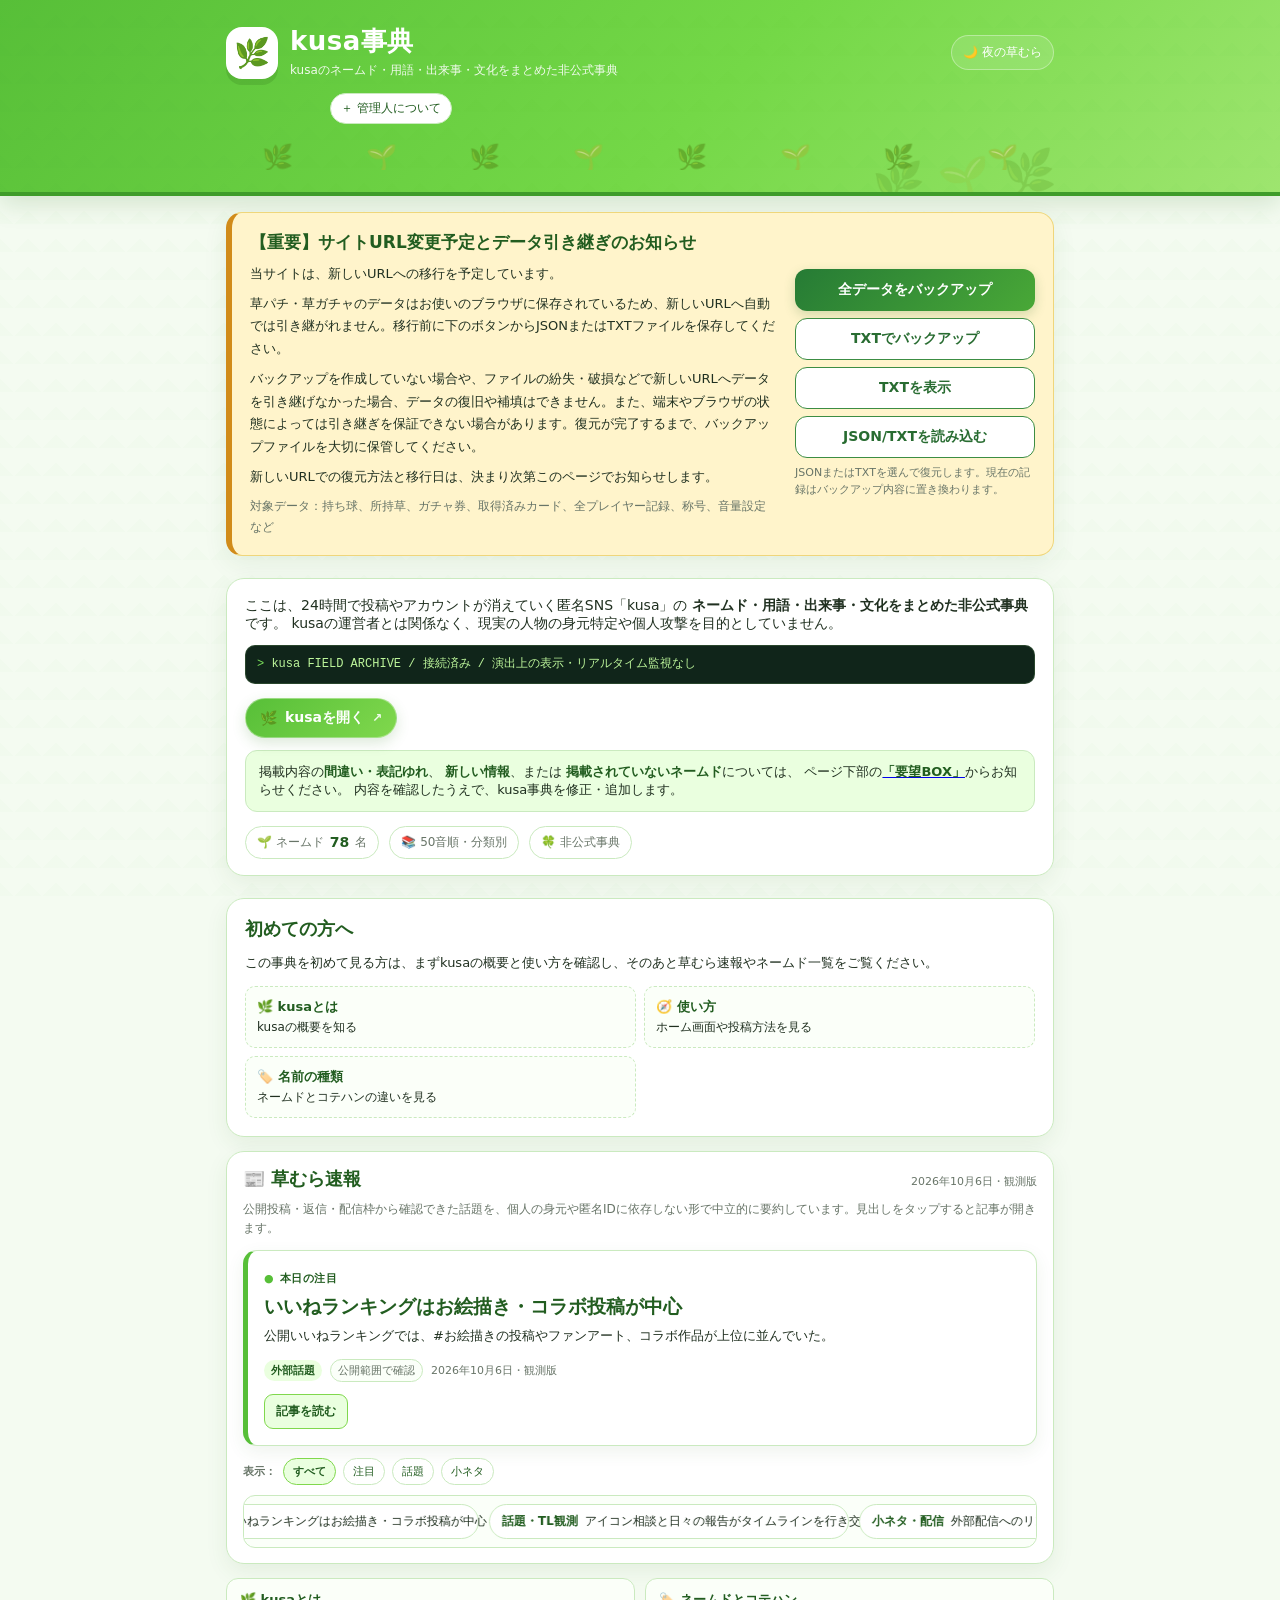
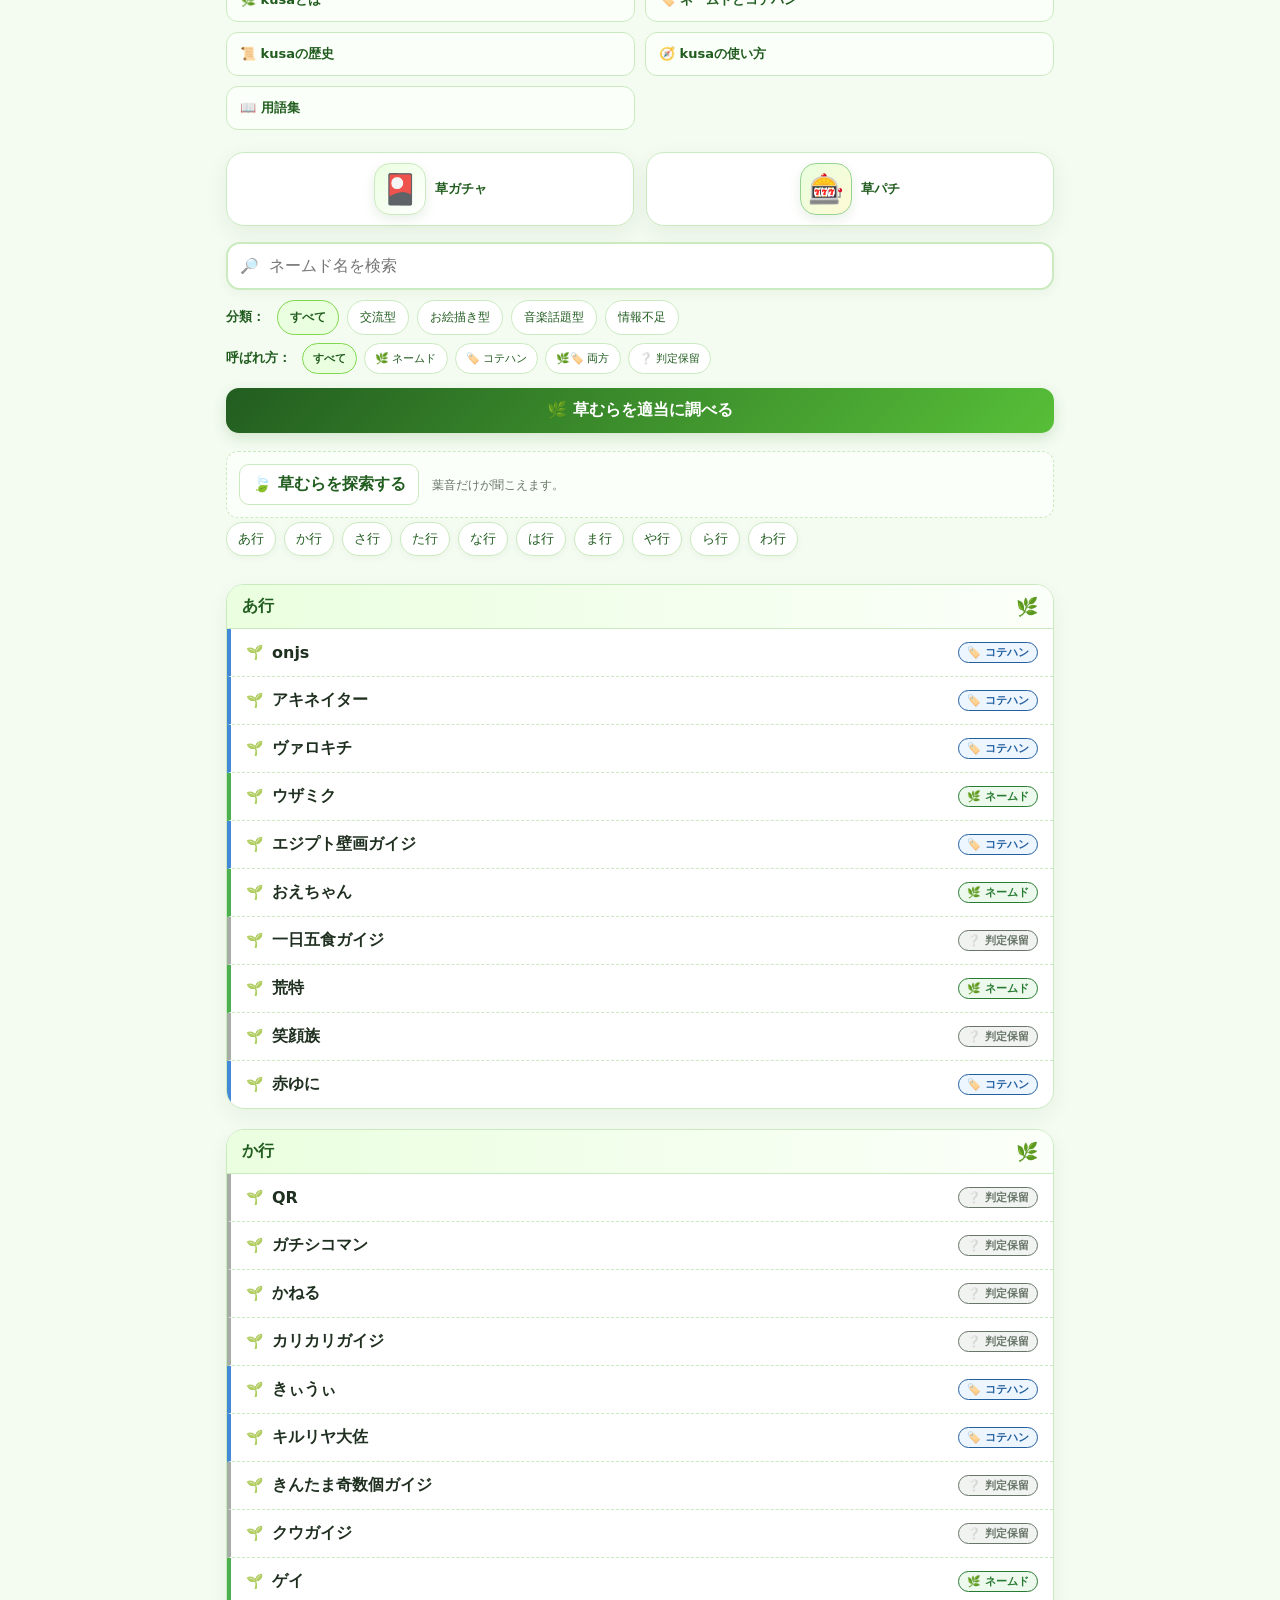
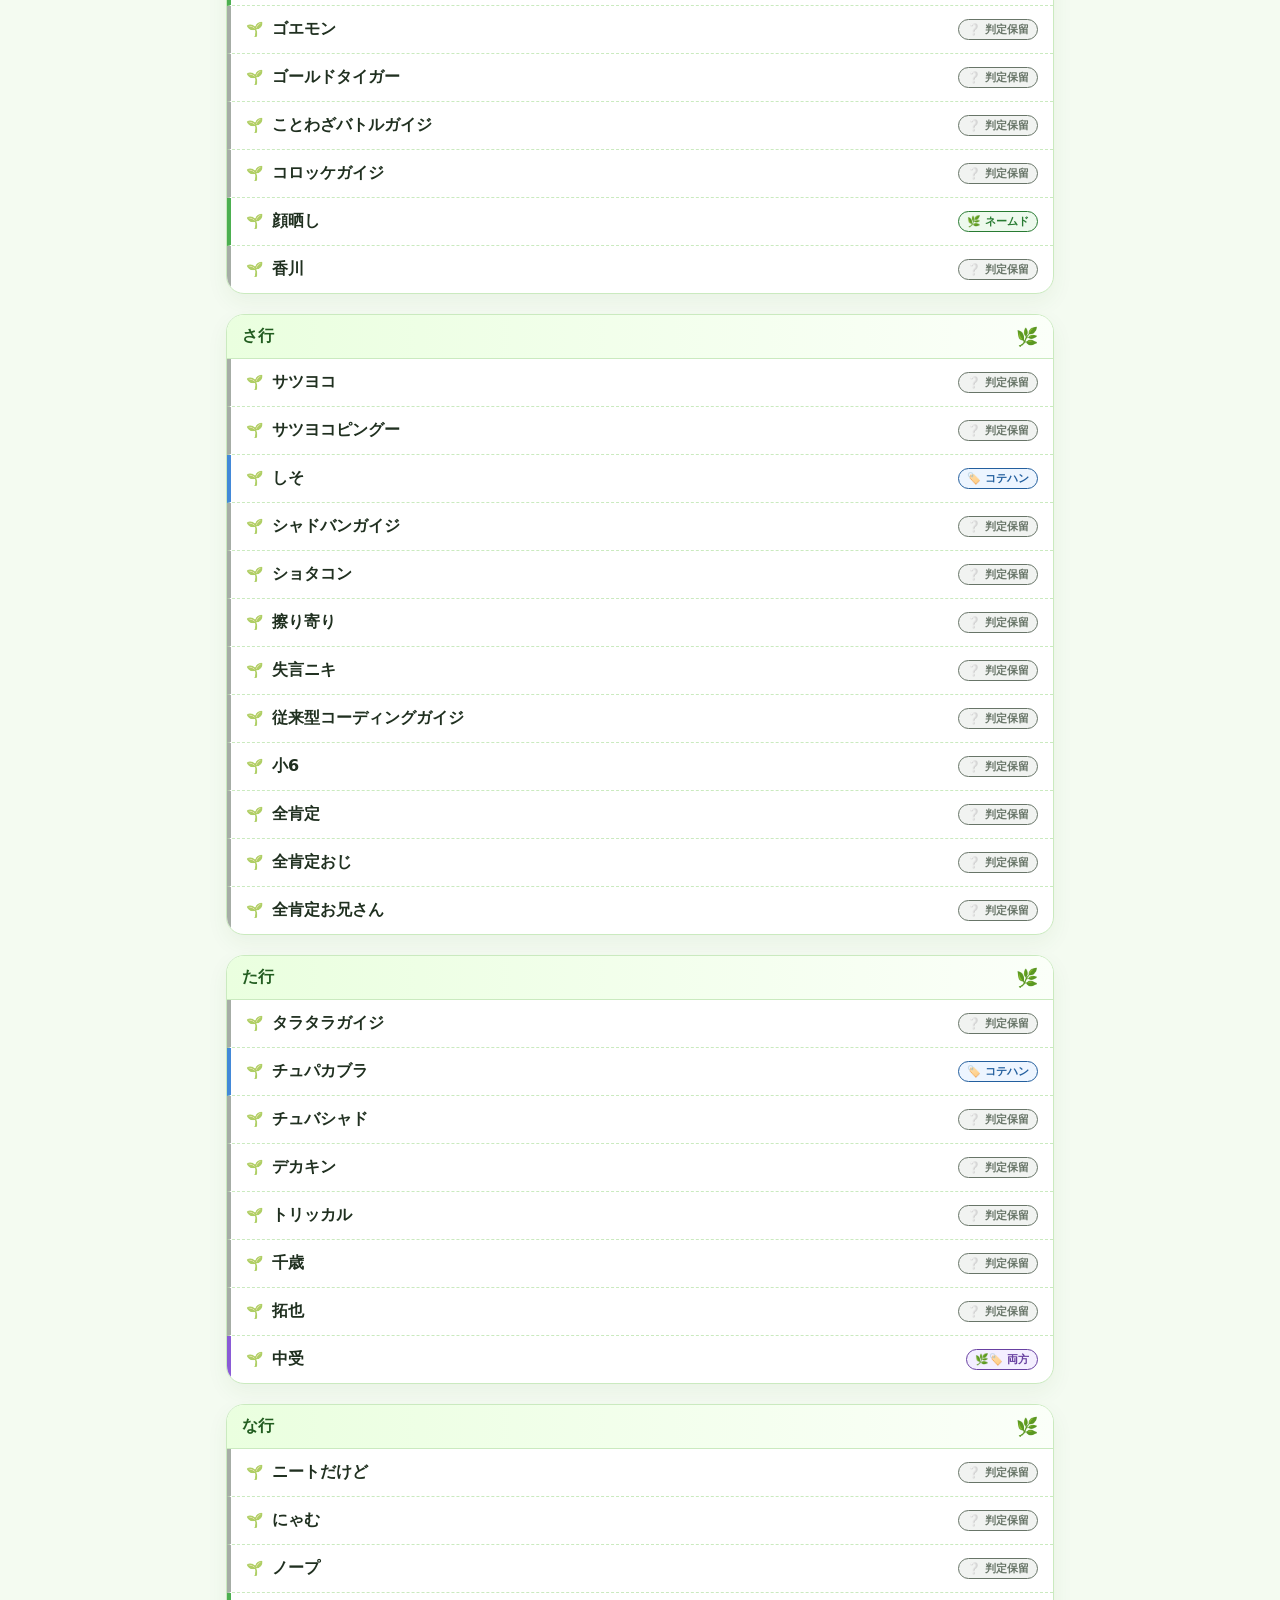
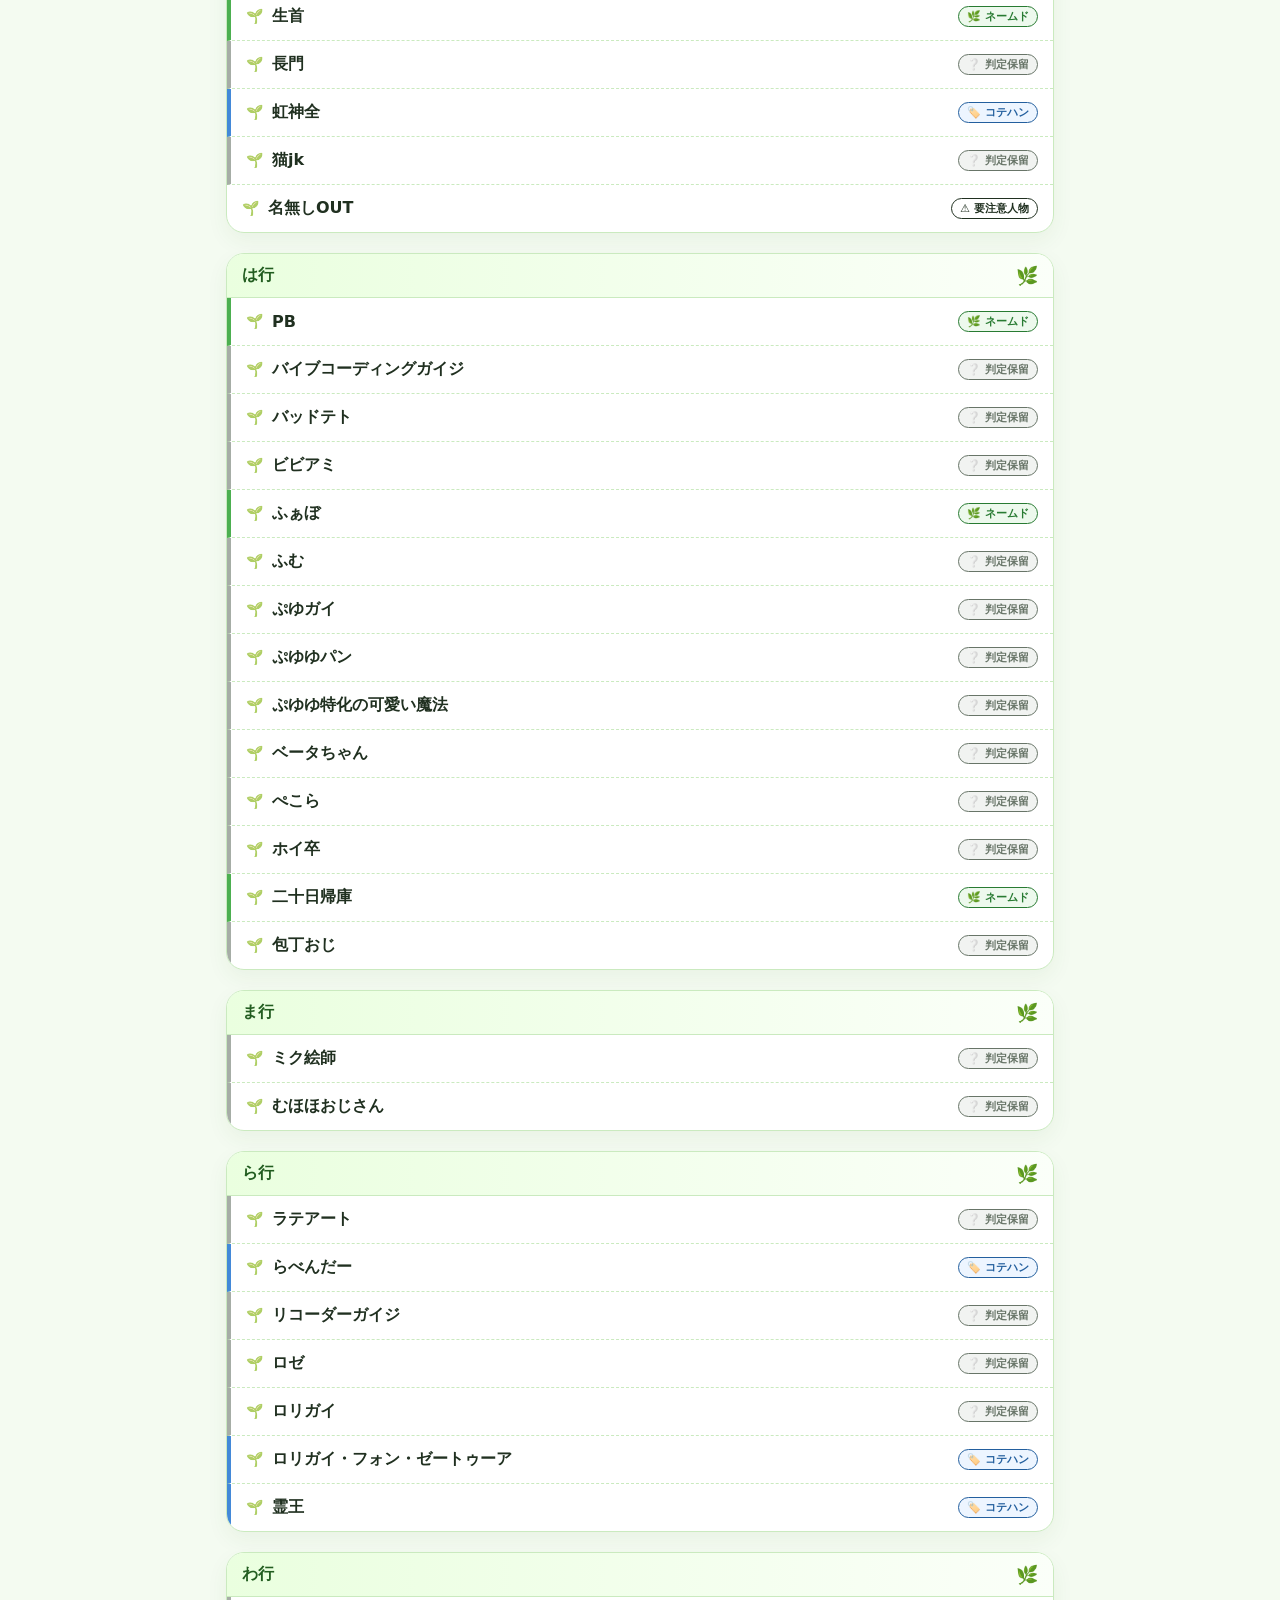
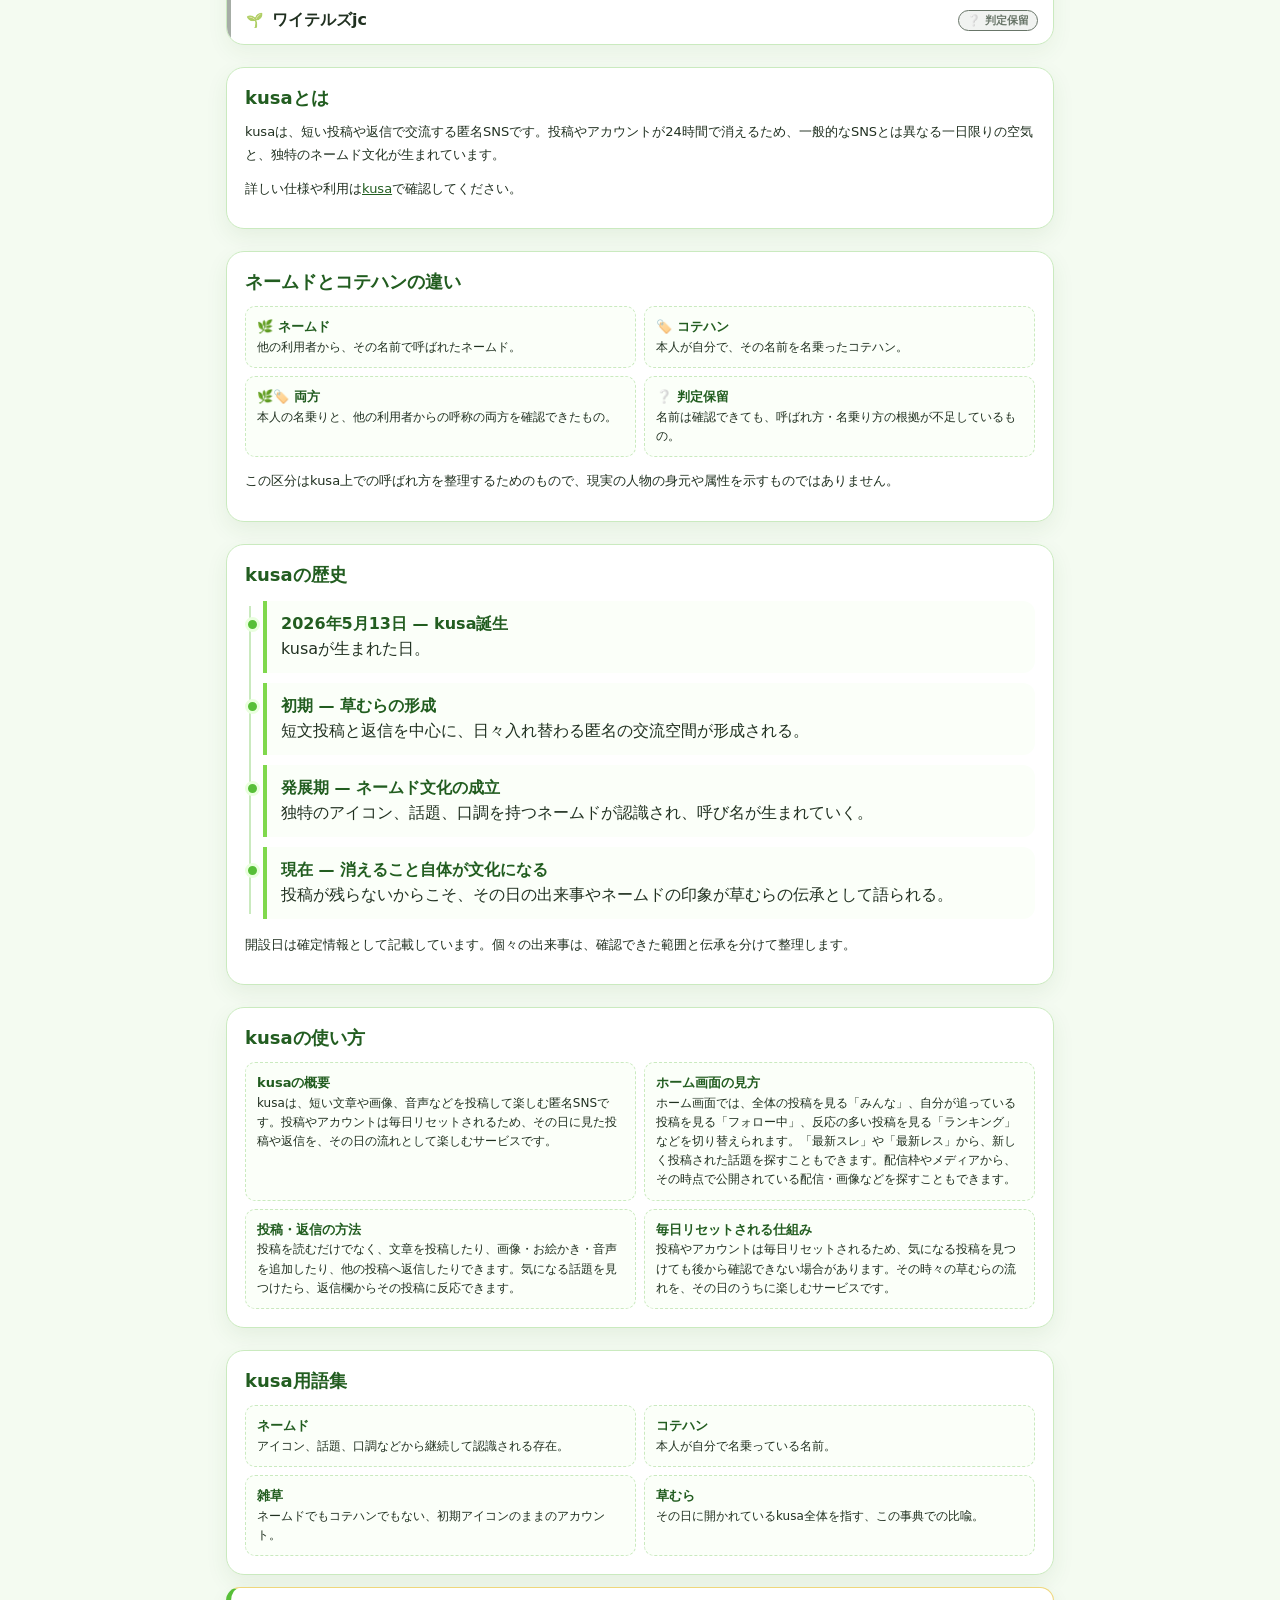
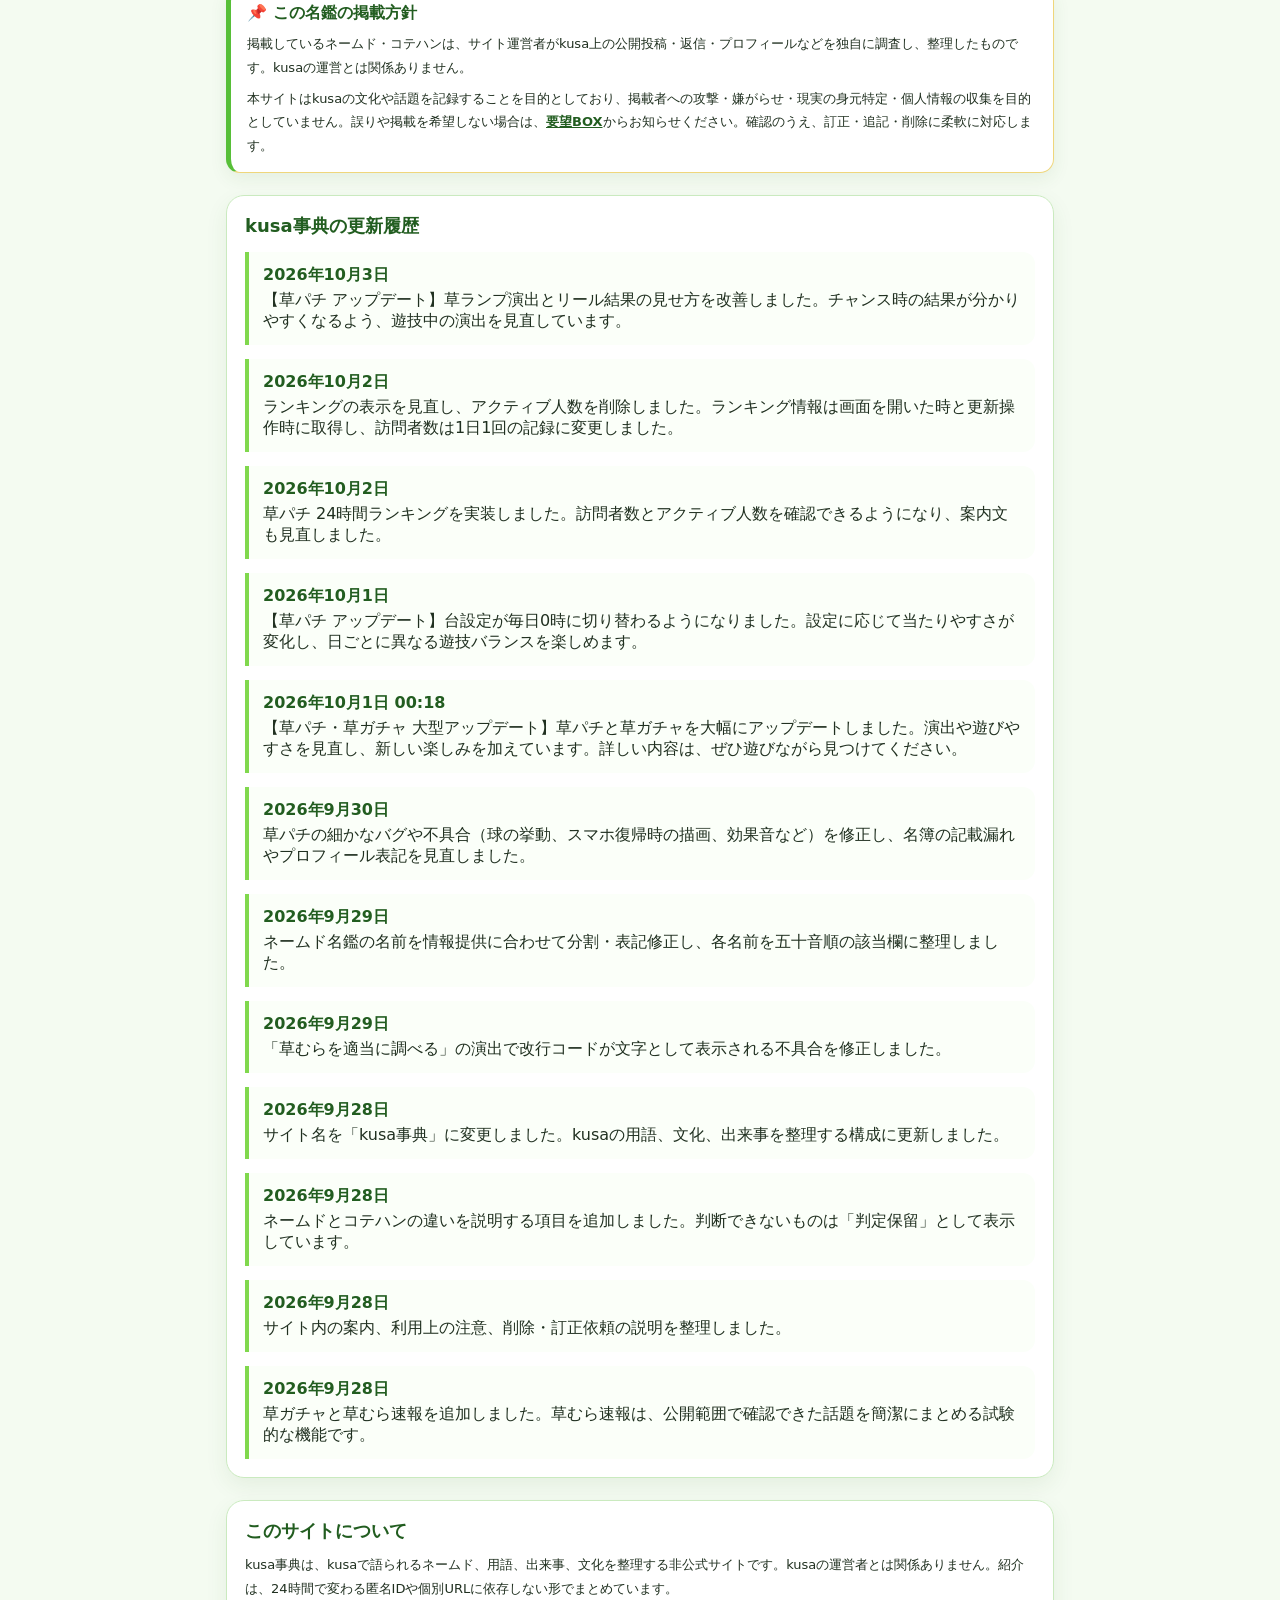
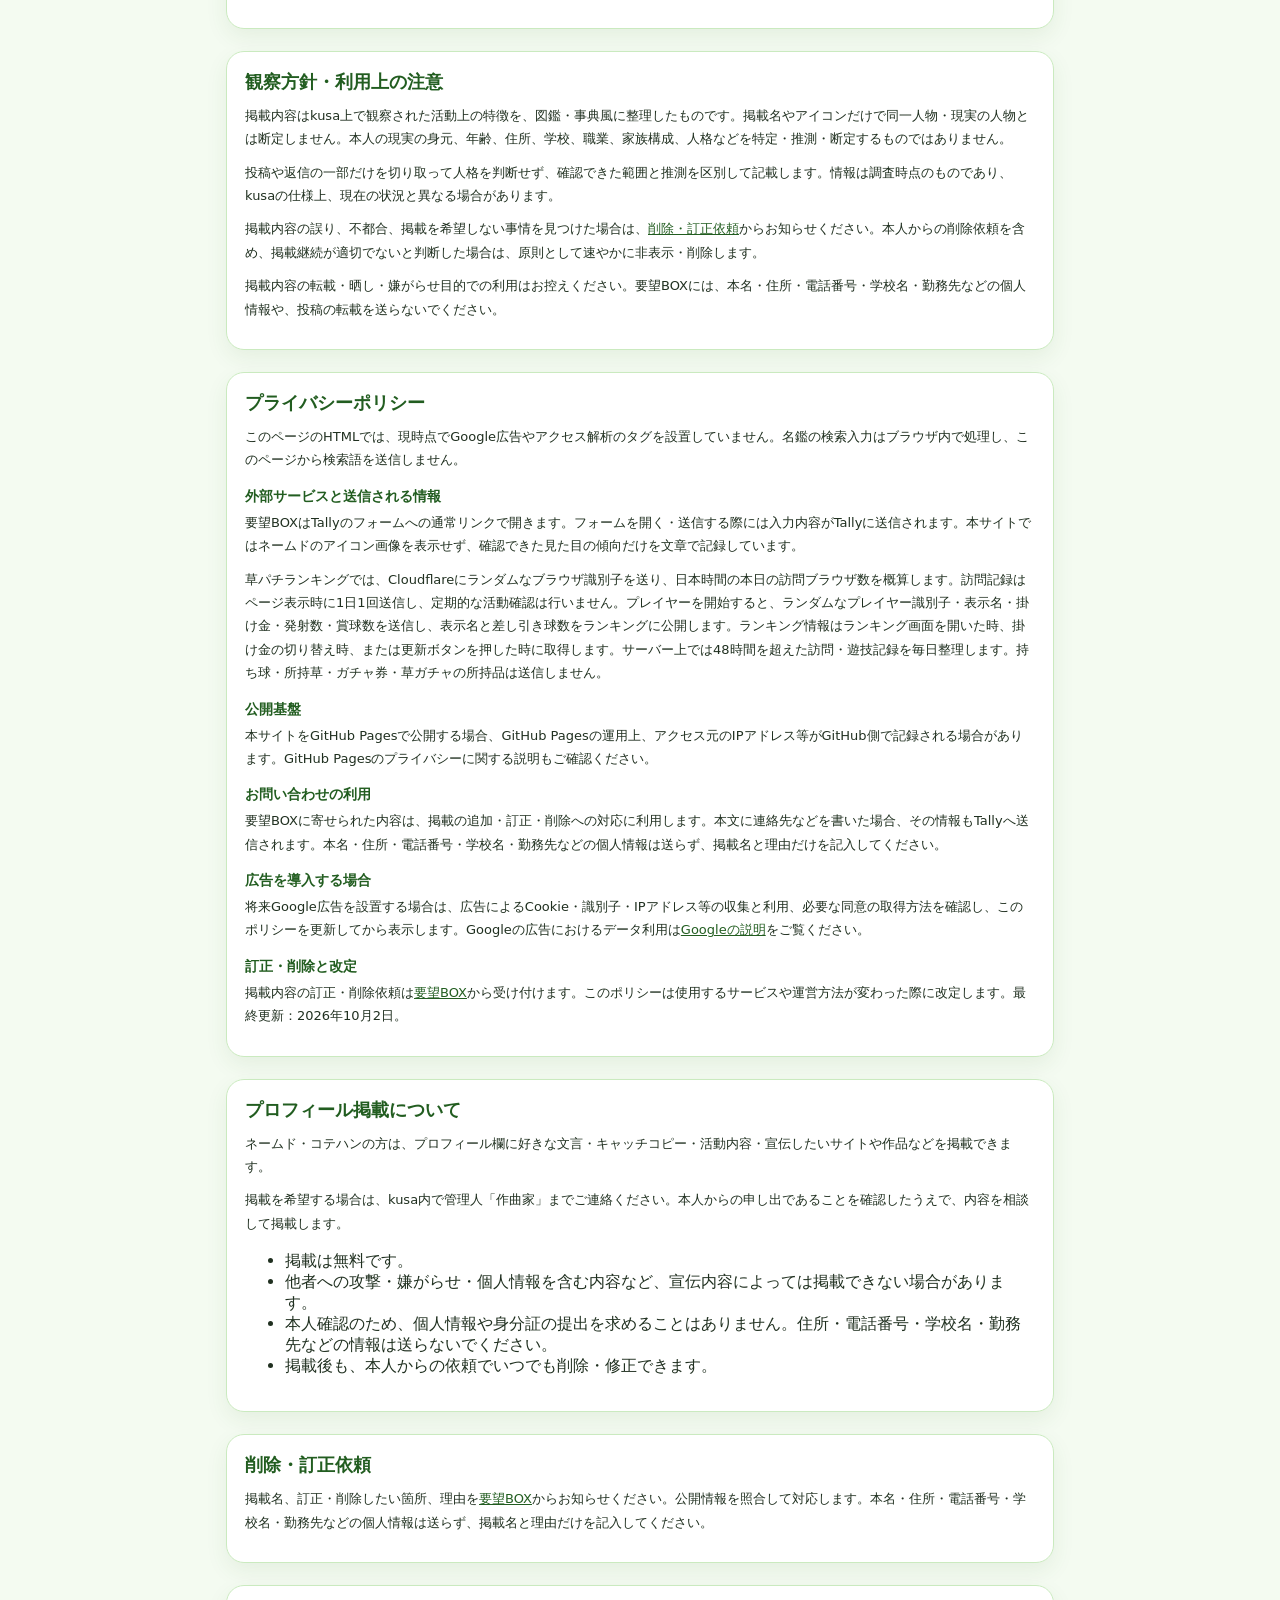
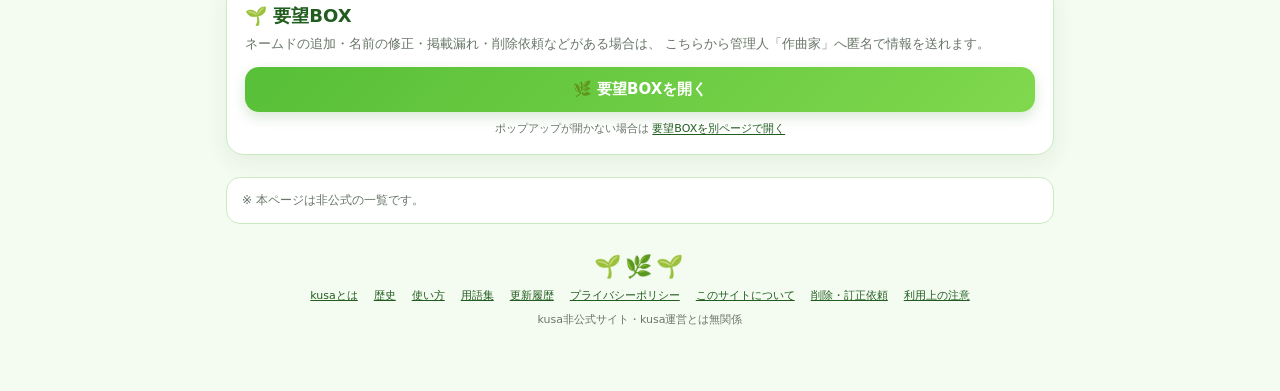
==== commit 46d78460: "草むら速報を10月6日観測版へ更新" ====
--- a/index.html
+++ b/index.html
@@ -816,7 +816,7 @@
   <section class="news-card" aria-labelledby="newsTitle">
     <div class="news-card-head">
       <h2 id="newsTitle">📰 草むら速報</h2>
-      <span class="news-date">2026年10月4日・観測版</span>
+      <span class="news-date">2026年10月6日・観測版</span>
     </div>
     <p class="news-caption">公開投稿・返信・配信枠から確認できた話題を、個人の身元や匿名IDに依存しない形で中立的に要約しています。見出しをタップすると記事が開きます。</p>
     <article class="news-lead" aria-labelledby="newsLeadTitle">
@@ -1369,28 +1369,28 @@
 
 const newsItems = Object.freeze([
   {
-    date: '2026年10月4日',
-    headline: 'いいねランキングはお絵描き投稿が上位に並ぶ',
-    body: '公開いいねランキングでは、久しぶりの制作報告やキャラクターイラスト、ドット絵などのお絵描き投稿が上位に集まっていた。制作の途中経過や完成報告にも反応が付き、創作の話題が目立つ一日になっている。',
-    source: '確認範囲：2026年10月4日にkusaの公開ランキング（いいね順）を確認。投稿の反応数や順位は変動します。https://kusa.open2ch.net/?tab=ranking&sort=likes'
+    date: '2026年10月6日',
+    headline: 'いいねランキングはお絵描き・コラボ投稿が中心',
+    body: '公開いいねランキングでは、#お絵描きの投稿やファンアート、コラボ作品が上位に並んでいた。作品への感想や制作途中の投稿にも反応が集まり、創作をきっかけにした交流が続いている。',
+    source: '確認範囲：2026年10月6日にkusaの公開ランキング（いいね順）を確認。投稿の反応数や順位は変動します。https://kusa.open2ch.net/?tab=ranking&sort=likes'
   },
   {
-    date: '2026年10月4日',
-    headline: 'コメントランキングでは短いネタ投稿に返信が集中',
-    body: '公開コメントランキングの上位では、ひとことのネタ投稿を起点に会話が広がり、100件を超えるコメントが集まった投稿も確認できた。短い投稿から雑談が連なる、タイムラインらしい賑わいが見られる。',
-    source: '確認範囲：2026年10月4日にkusaの公開ランキング（コメント順）を確認。投稿の反応数や順位は変動します。https://kusa.open2ch.net/?tab=ranking'
+    date: '2026年10月6日',
+    headline: 'アイコン相談と日々の報告がタイムラインを行き交う',
+    body: '「明日のアイコン」に関する相談や、食事・買い物・外出などの短い近況報告が公開タイムラインで目立った。ひとことの投稿に反応が重なり、雑談が次の話題へつながっている。',
+    source: '確認範囲：2026年10月6日にkusaの公開タイムラインと公開ランキングを確認。内容や反応数は随時変動します。https://kusa.open2ch.net/'
   },
   {
-    date: '2026年10月4日',
-    headline: 'ぬとらじの配信関連投稿がランキングに登場',
-    body: '配信を振り返る投稿や、ぬとらじの枠に関する投稿が公開ランキングに入っていた。配信枠は随時入れ替わるため、参加できる枠はkusa側の最新表示で確認したい。',
-    source: '確認範囲：2026年10月4日にkusaの公開タイムラインと公開ランキングを確認。配信の状況や順位は随時変動します。https://kusa.open2ch.net/'
+    date: '2026年10月6日',
+    headline: '外部配信へのリンク共有も確認',
+    body: '公開タイムラインでは、外部サービスの配信やゲームに進めるリンクが共有されていた。kusa内の短文投稿と外部コンテンツへの導線が同じ流れで流れる一日になっている。',
+    source: '確認範囲：2026年10月6日にkusaの公開タイムラインを確認。配信やリンク先の状況は随時変動します。https://kusa.open2ch.net/'
   },
   {
-    date: '2026年10月4日',
-    headline: '初期の草むらを振り返る投稿にも反応',
-    body: '過去の投稿やサイト初期の空気を懐かしむ声が公開ランキングで確認できた。日々の新しい話題と並んで、これまでの草むらを振り返る会話も続いている。',
-    source: '確認範囲：2026年10月4日にkusaの公開ランキング（いいね順）を確認。投稿の反応数や順位は変動します。https://kusa.open2ch.net/?tab=ranking&sort=likes'
+    date: '2026年10月6日',
+    headline: '日常ネタと創作の話題が並ぶランキング',
+    body: 'ランキングには、料理や買い物、睡眠前のあいさつといった日常の投稿に加え、絵や音楽の話題も並んでいた。大きな企画に限らず、気軽な近況共有も草むらの反応を集めている。',
+    source: '確認範囲：2026年10月6日にkusaの公開ランキング（いいね順）を確認。投稿の反応数や順位は変動します。https://kusa.open2ch.net/?tab=ranking&sort=likes'
   }
 ]);
 
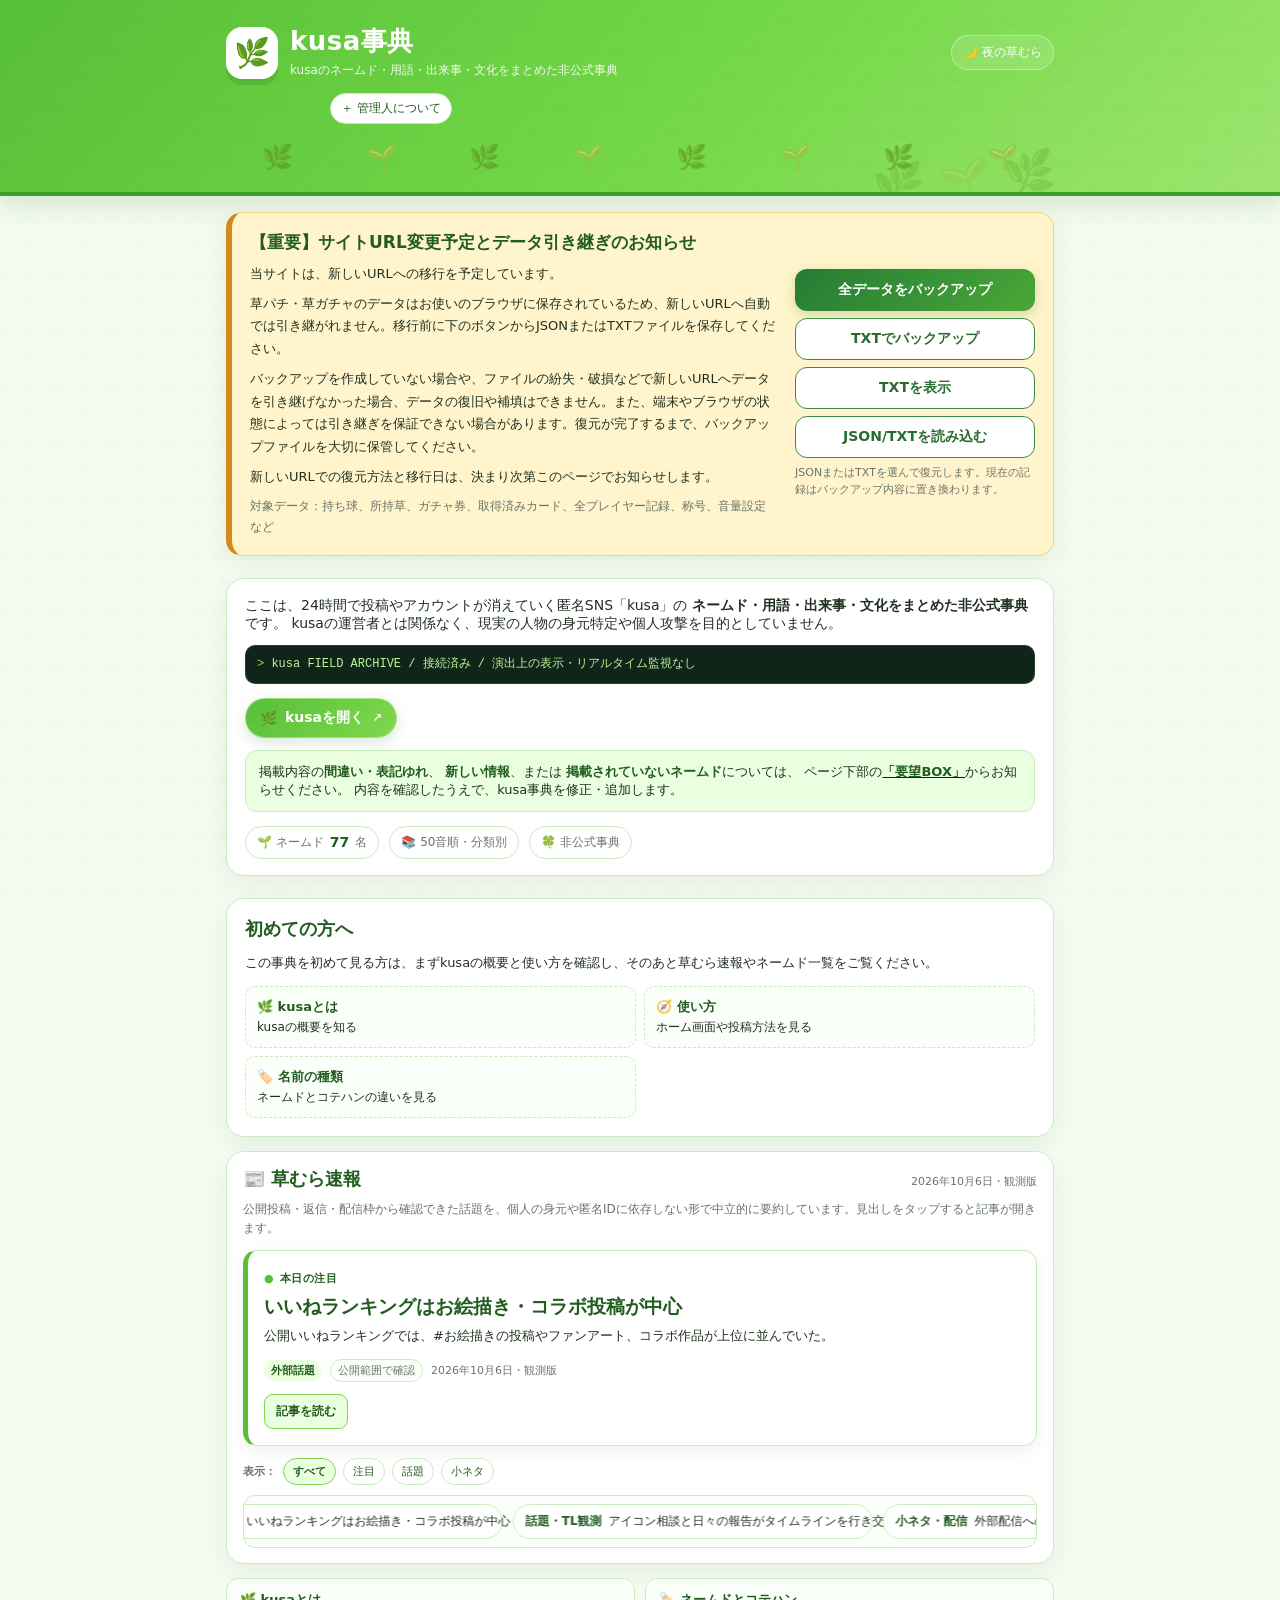
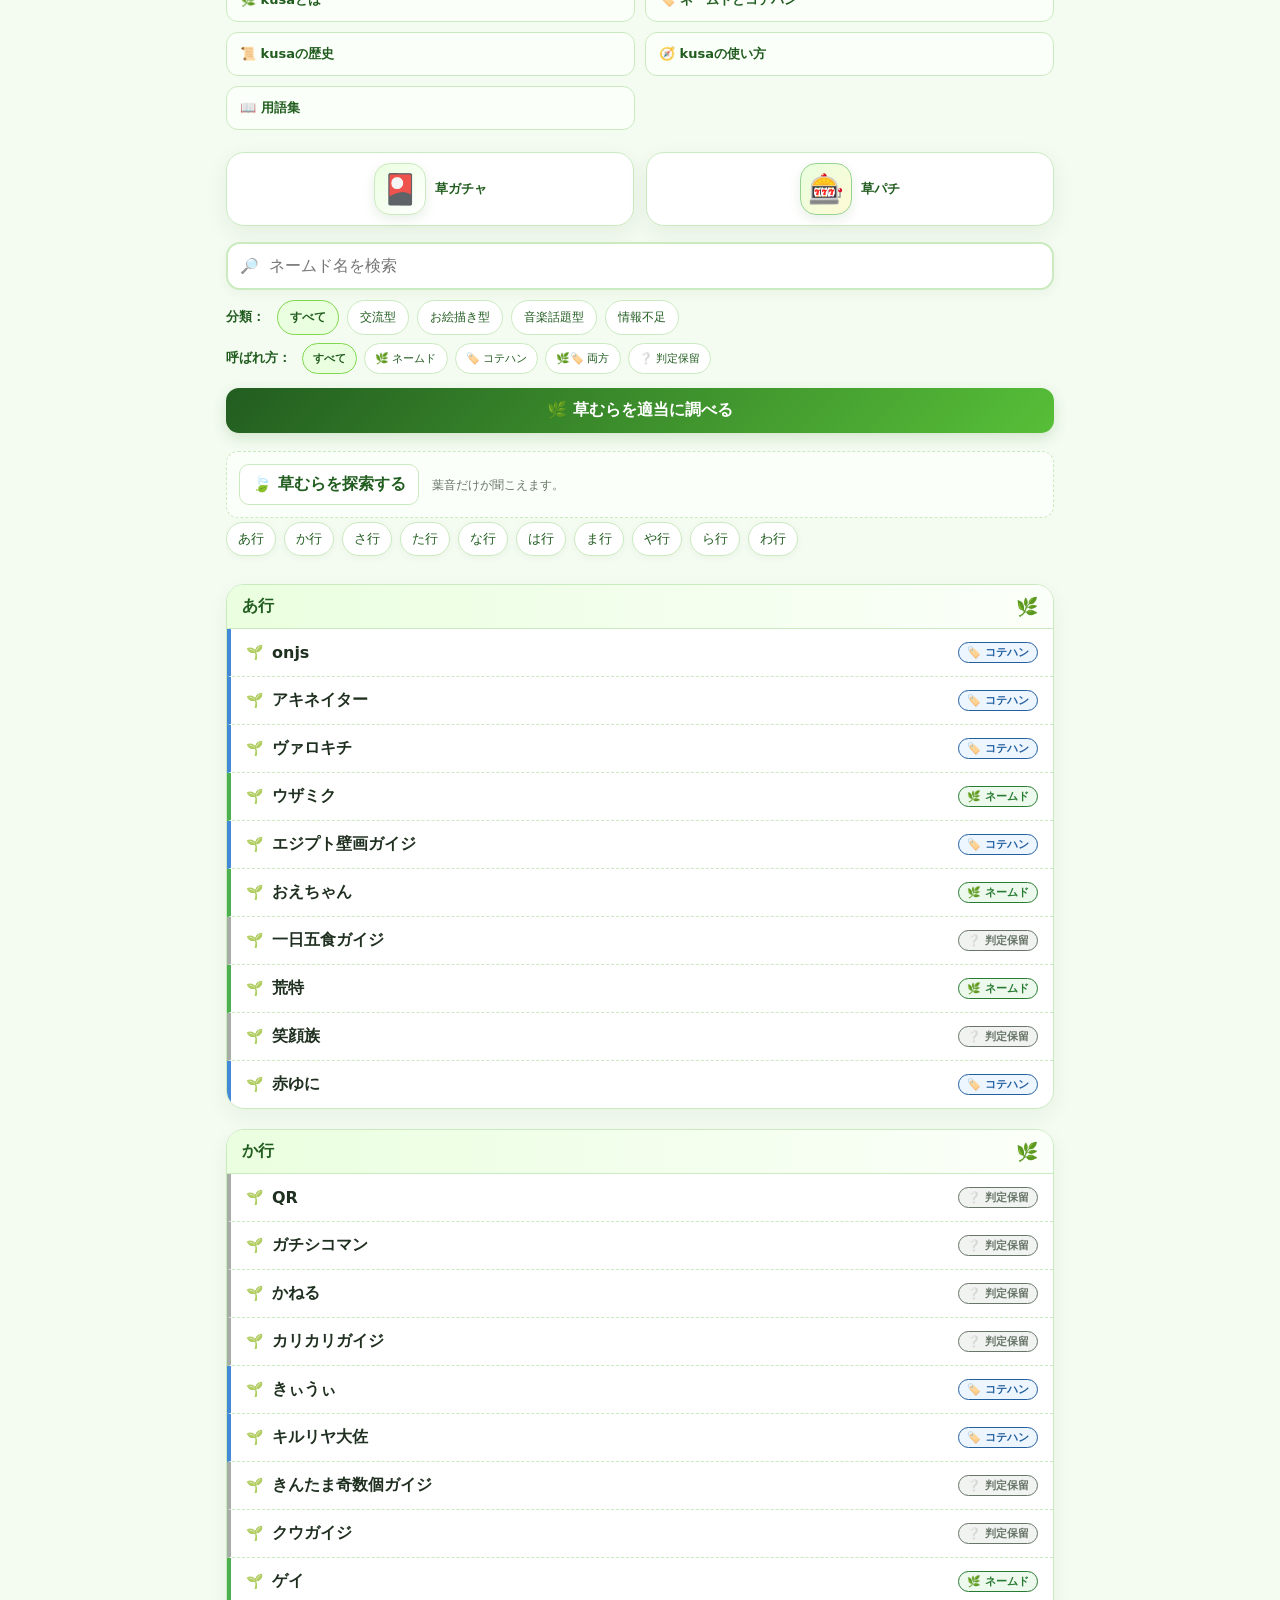
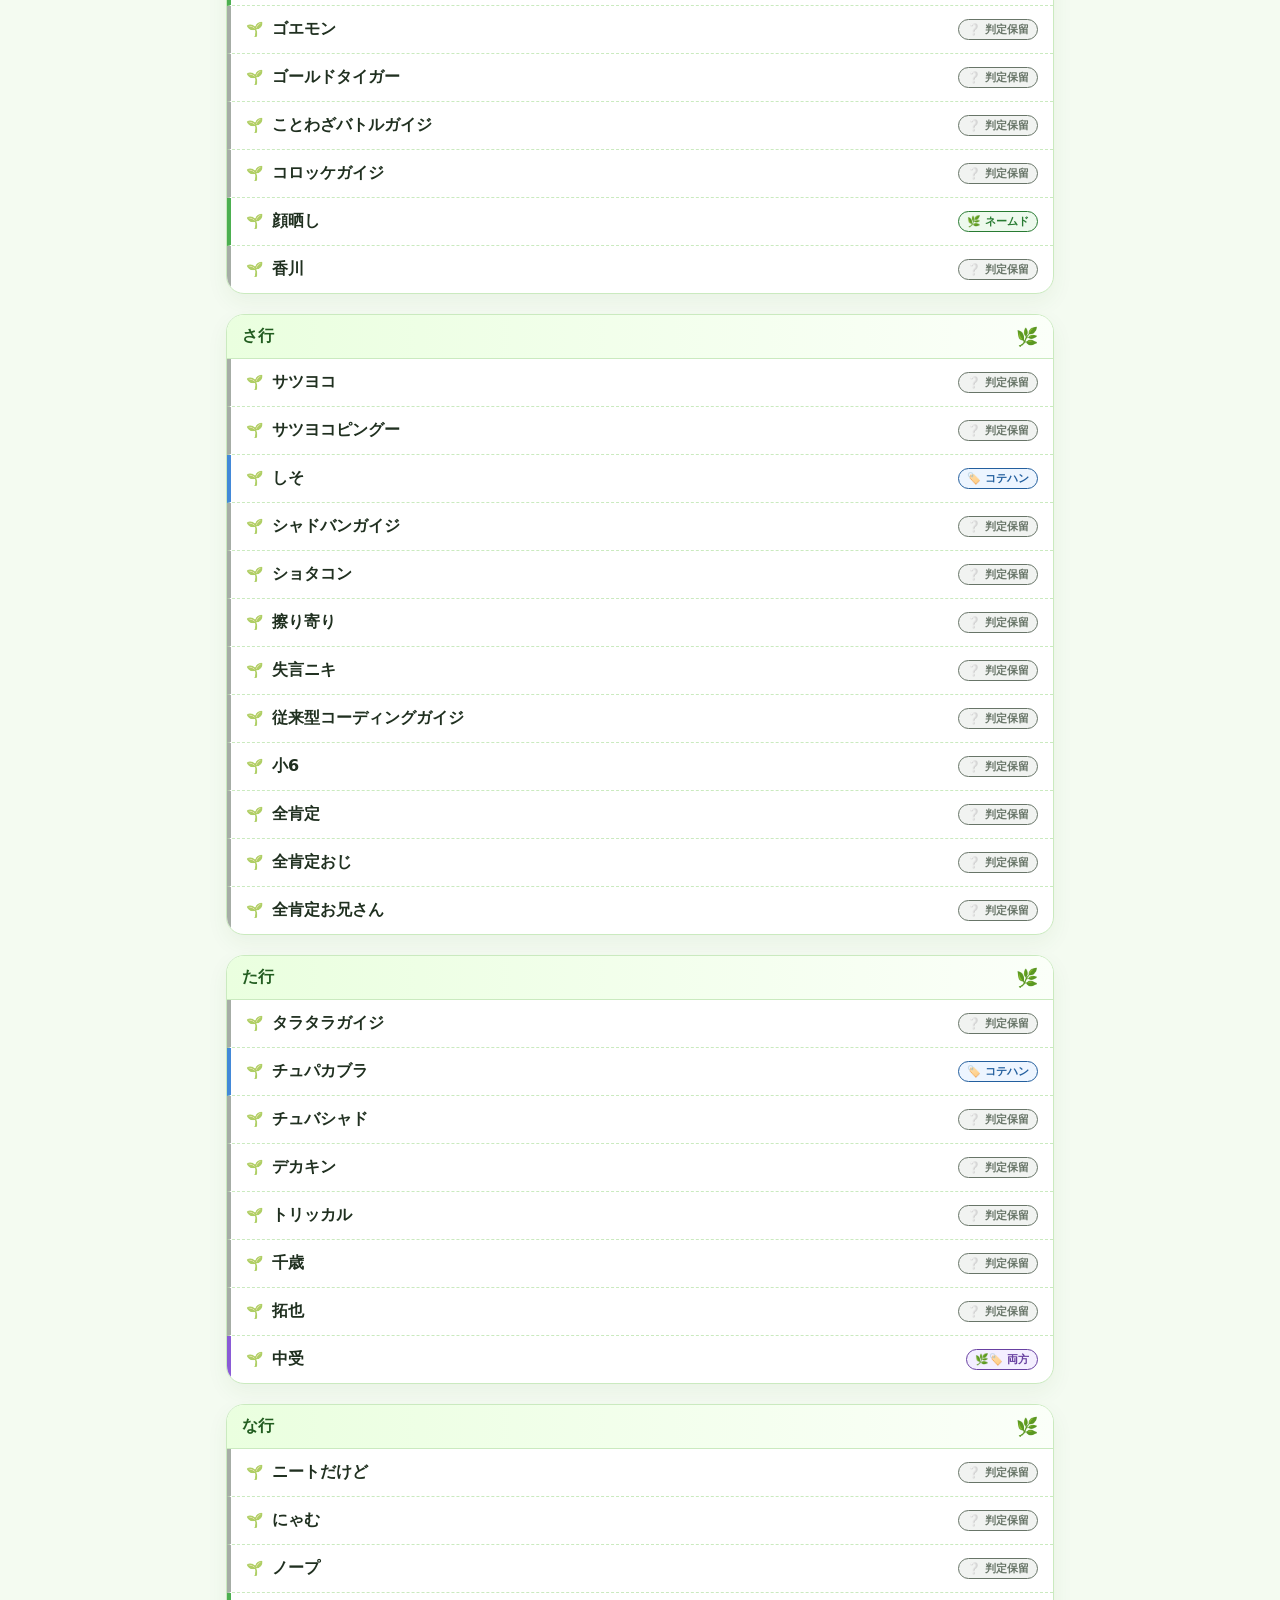
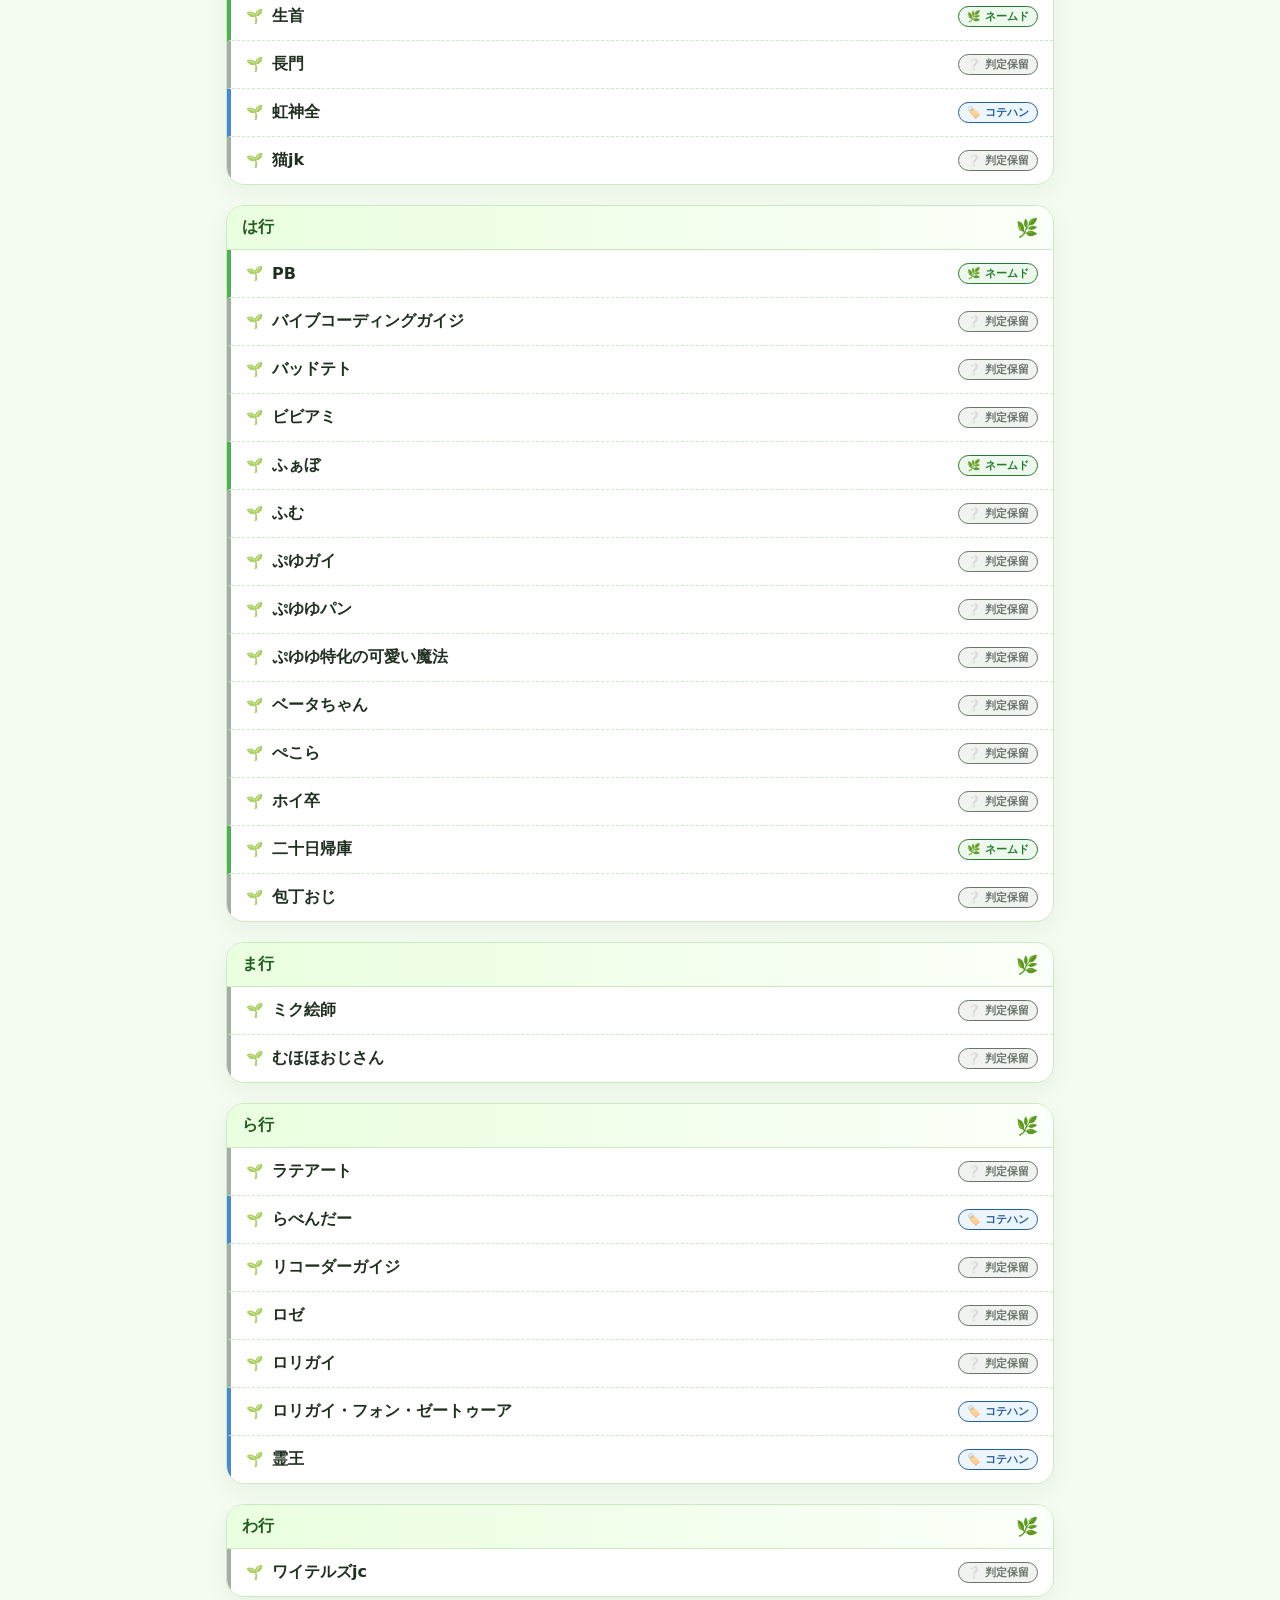
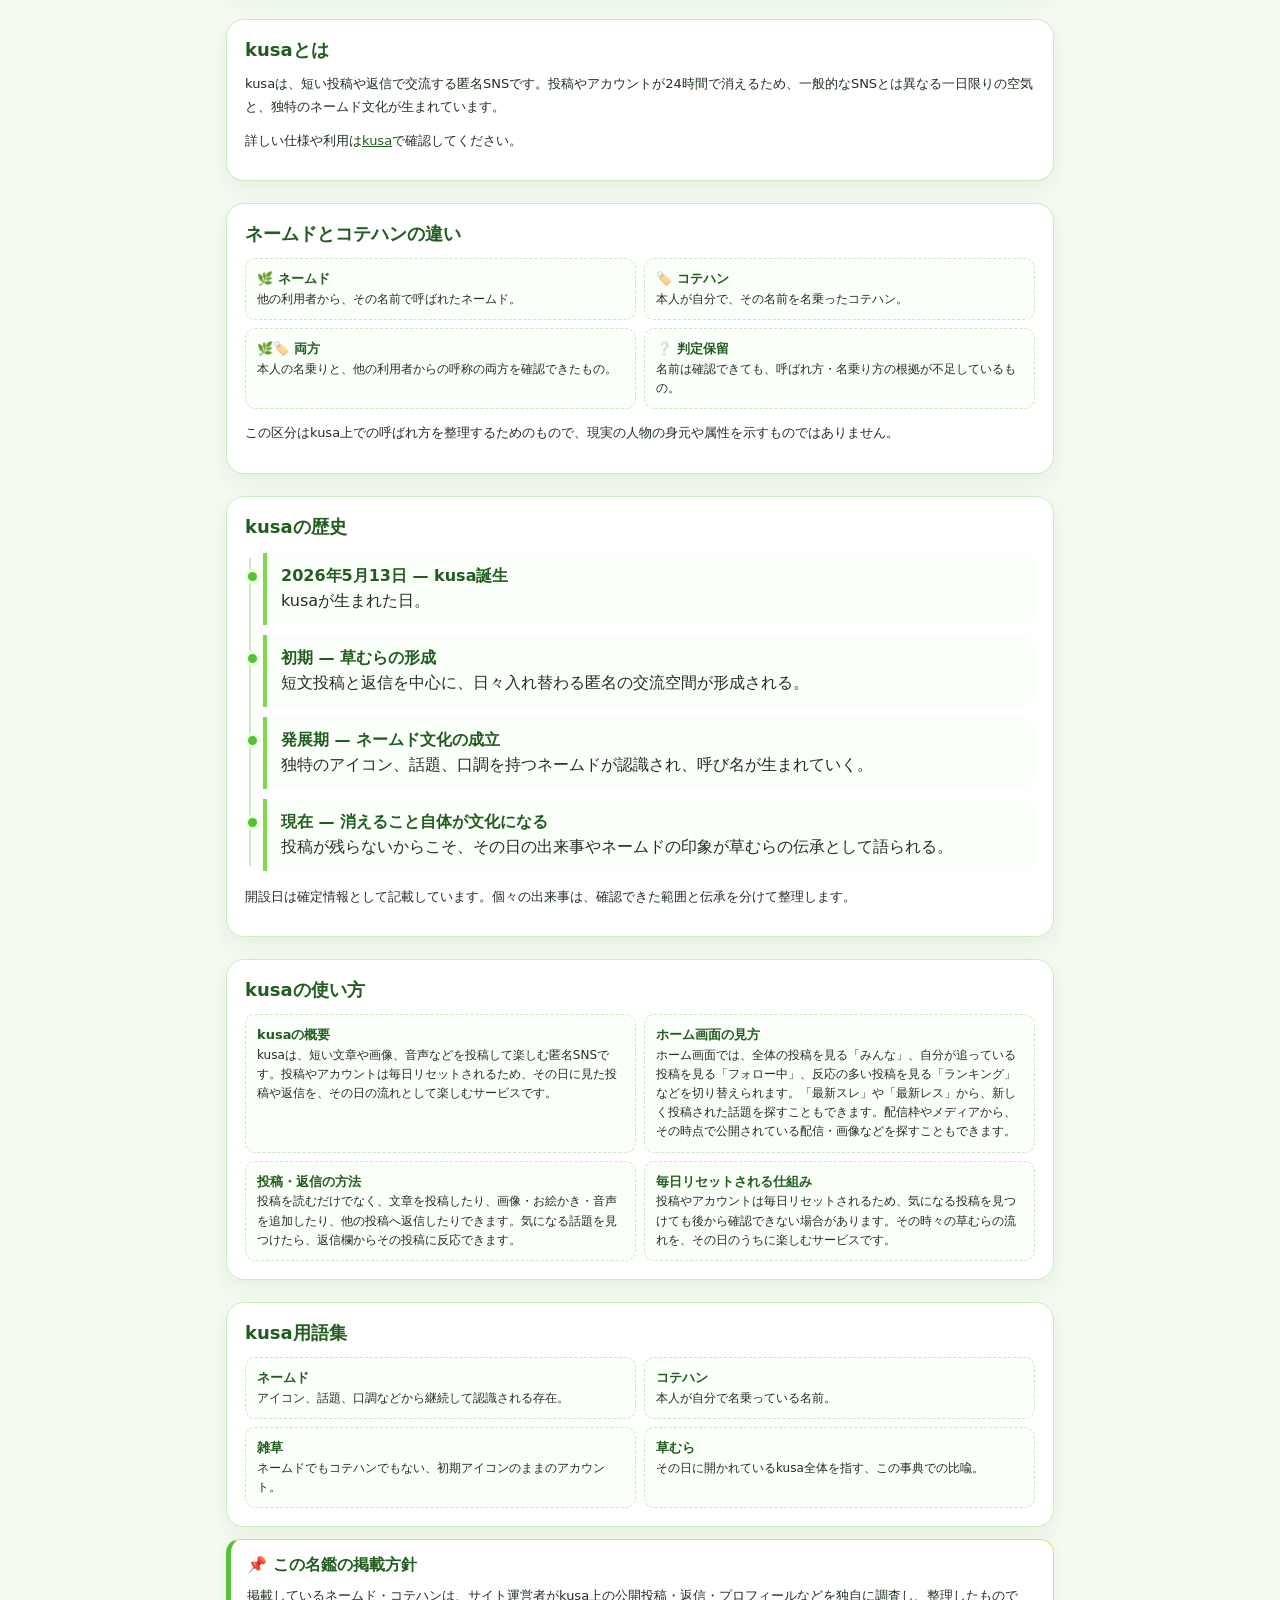
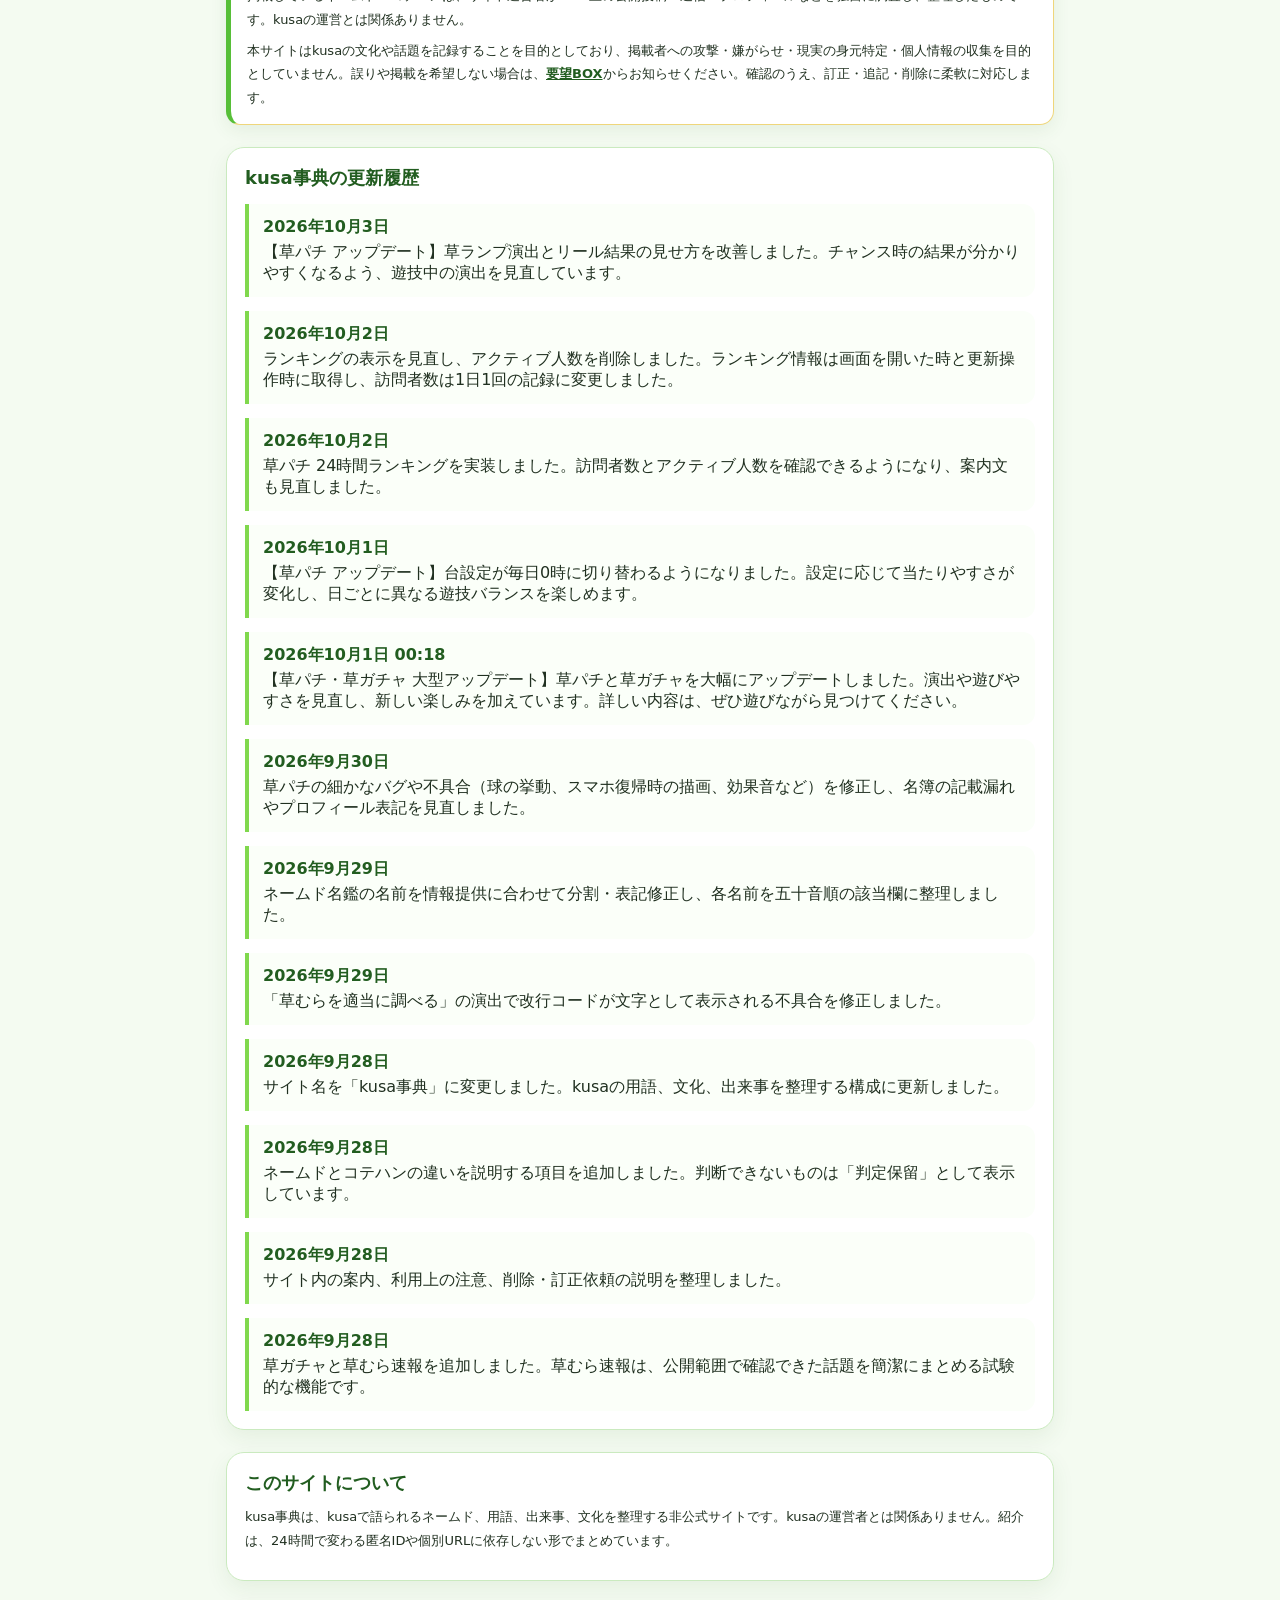
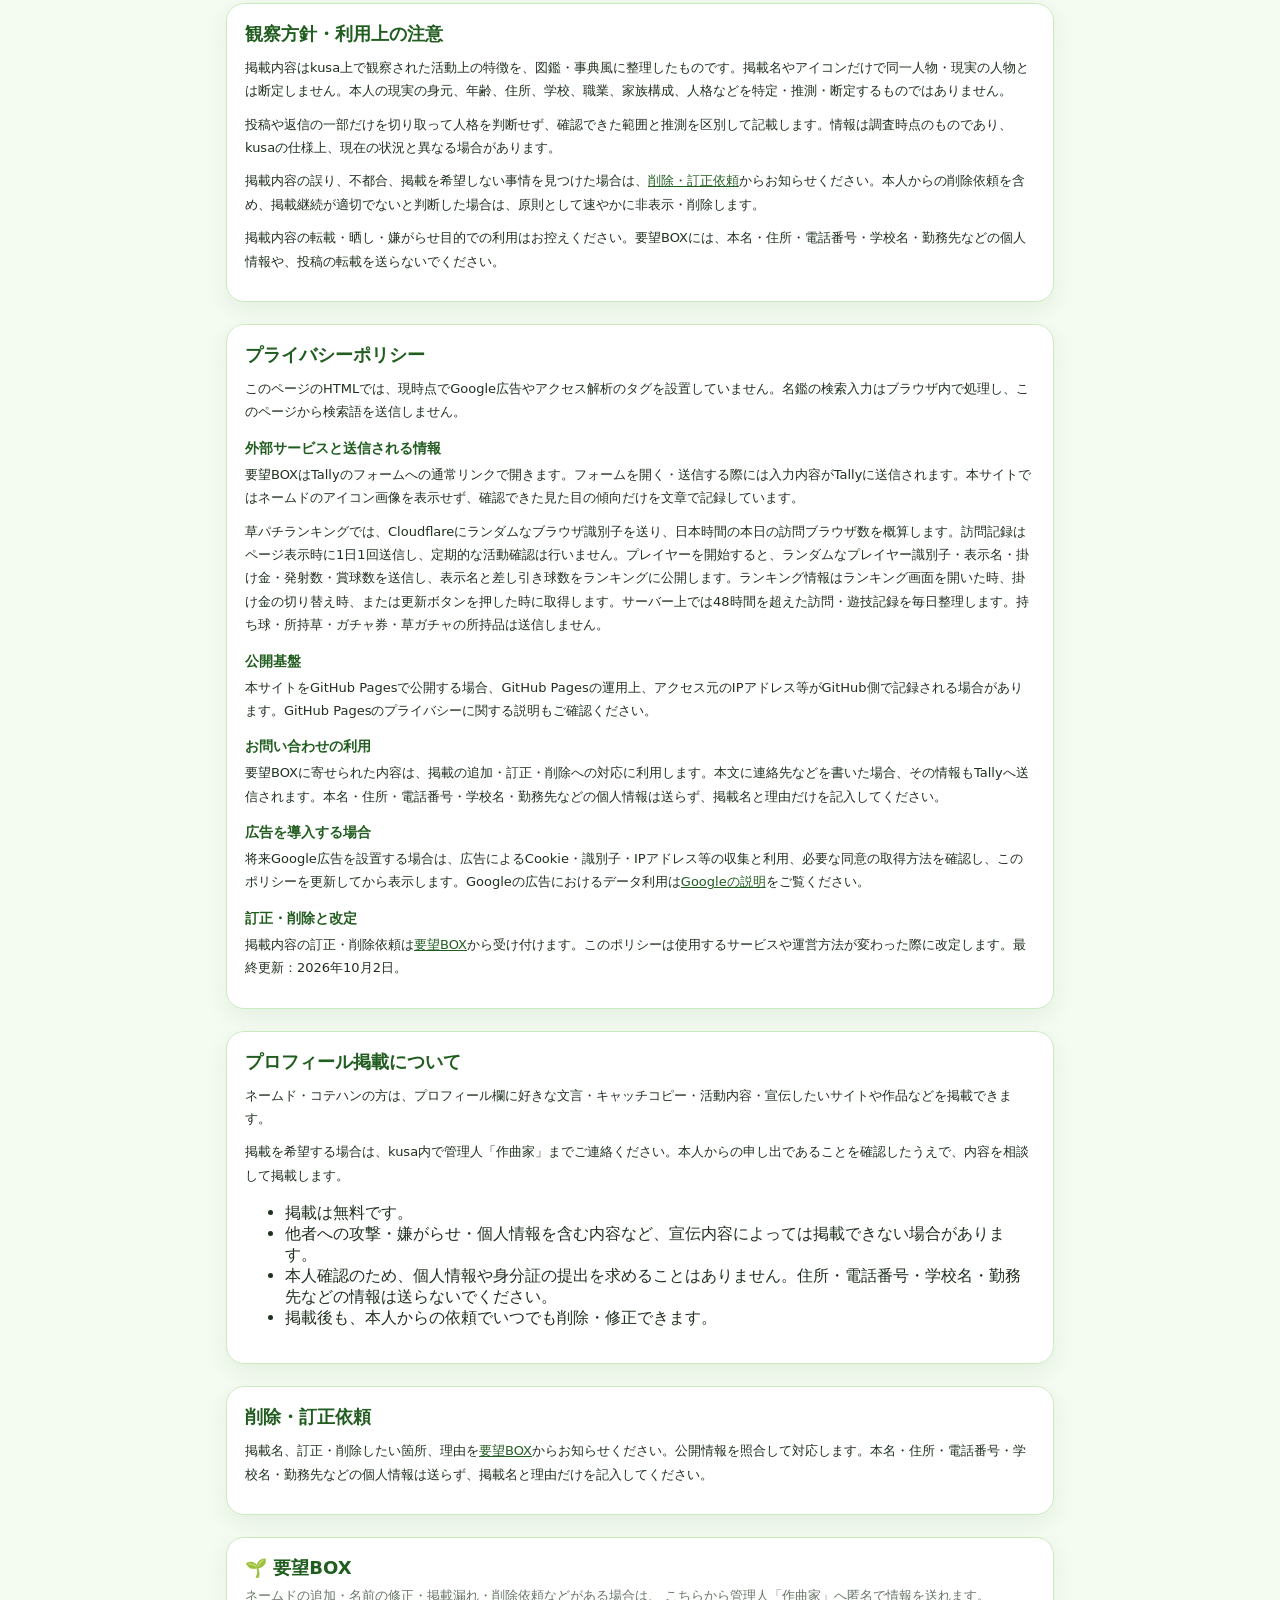
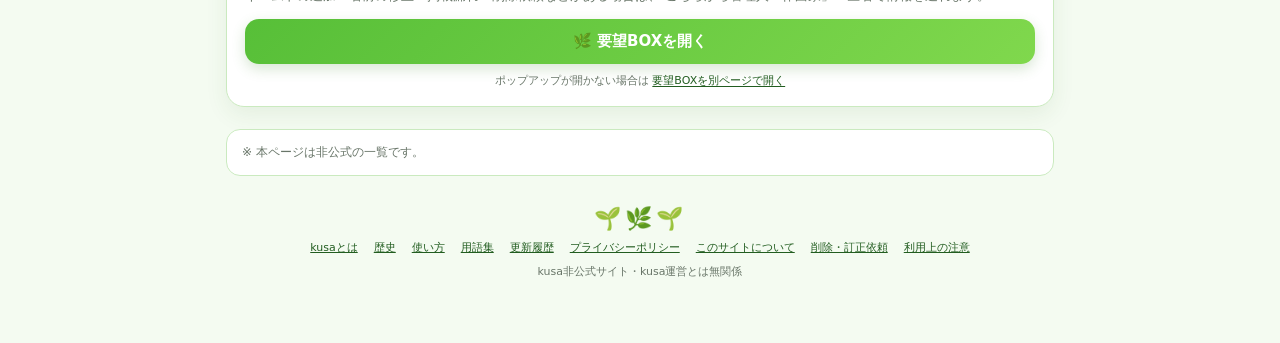
==== commit 83ac192e: "名無しOUTを名鑑から削除" ====
--- a/index.html
+++ b/index.html
@@ -1053,7 +1053,6 @@
     <li class="named-item" data-name="従来型コーディングガイジ"><span class="leaf">🌱</span><span class="name">従来型コーディングガイジ</span></li>
     <li class="named-item" data-name="バイブコーディングガイジ"><span class="leaf">🌱</span><span class="name">バイブコーディングガイジ</span></li>
     <li class="named-item" data-name="二十日帰庫"><span class="leaf">🌱</span><span class="name">二十日帰庫</span></li>
-    <li class="named-item" data-name="名無しOUT"><span class="leaf">🌱</span><span class="name">名無しOUT</span></li>
   </ul></section>
   <div id="empty" class="empty">🌱 該当するネームドが見つかりません。</div>
 
@@ -1833,16 +1832,6 @@
     iconTendency: '確認できるアイコン傾向は未整理。',
     source: '要望で提供された観測情報をもとに整理。'
   },
-  '名無しOUT': {
-    description: 'デカキンのアイコンを設定している。管理人の身元を特定した要注意人物。',
-    classification: '要注意人物',
-    topics: 'IDと管理人に関する話題。',
-    activity: 'IDがアウトー‼️‼️‼️🐷💢\n反省したので謹慎\nとプロフィールに設定していた。\nそれ以上やるなら訴訟である。',
-    confidence: '提供情報',
-    summary: 'デカキンのアイコンを設定している、管理人の身元を特定した要注意人物。',
-    iconTendency: 'デカキンのアイコンを設定している。',
-    source: '要望で提供されたプロフィール文をもとに記載。'
-  },
   'PB': {
     description: 'ディッカーマックスに関するYouTube・pixivへのリンクをプロフィールに掲げ、オリジナルの立ち絵に関する動画を推しリストへ登録しているネームド。',
     classification: '創作・動画話題型',
@@ -1868,7 +1857,6 @@
   '生首': 'named',
   'ヴァロキチ': 'handle',
   '二十日帰庫': 'named',
-  '名無しOUT': 'caution',
   'しそ': 'handle',
   'らべんだー': 'handle',
   'ふぁぼ': 'named',
@@ -1912,7 +1900,7 @@
 const gachaCooldown = 6 * 60 * 60 * 1000;
 const gachaStorageKey = window.KusaRewards.gachaKey;
 const gachaExcludedSsrNames = new Set(['従来型コーディングガイジ', 'バイブコーディングガイジ']);
-const gachaExcludedNames = new Set(['名無しOUT']);
+const gachaExcludedNames = new Set();
 const gachaExcludedLegacySsrIds = new Set([...gachaExcludedSsrNames].map(name => `named-SSR-${name}`));
 const rarityMeta = Object.freeze({
   N: { label: 'N', name: '草むら' },
@@ -2510,7 +2498,7 @@
   'か': ['かねる', 'ゲイ', 'コロッケガイジ', 'ことわざバトルガイジ', 'カリカリガイジ', 'きぃうぃ', 'クウガイジ', 'きんたま奇数個ガイジ', 'QR', 'ガチシコマン'],
   'さ': ['全肯定おじ', '全肯定お兄さん', 'サツヨコピングー', 'しそ', 'シャドバンガイジ', 'ショタコン', '失言ニキ', '従来型コーディングガイジ'],
   'た': ['タラタラガイジ', 'チュパカブラ', 'トリッカル'],
-  'な': ['虹神全', 'ニートだけど', '名無しOUT'],
+  'な': ['虹神全', 'ニートだけど'],
   'は': ['ぷゆガイ', 'ビビアミ', 'PB', 'バイブコーディングガイジ', 'ふぁぼ', 'ふむ', 'ぷゆゆパン', 'ぷゆゆ特化の可愛い魔法', 'ホイ卒', '包丁おじ', '二十日帰庫'],
   'ま': ['むほほおじさん'],
   'や': [],
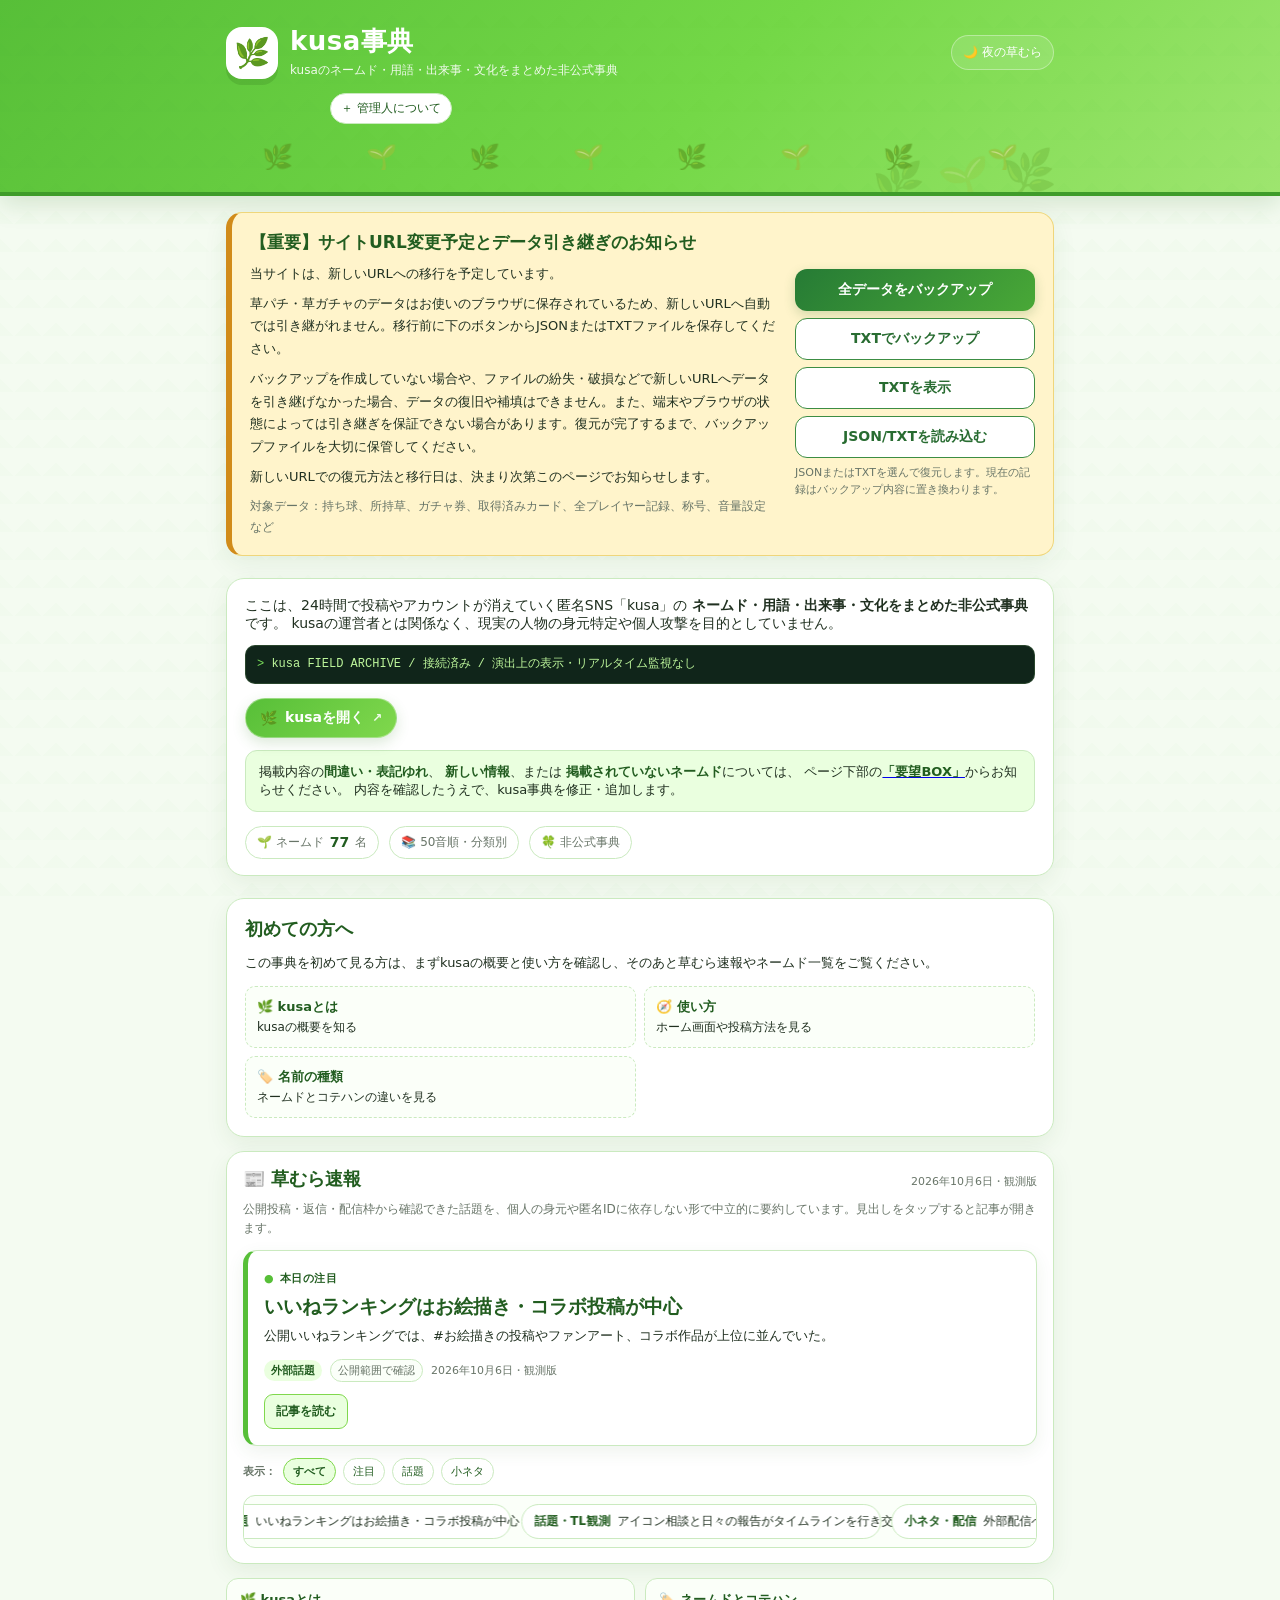
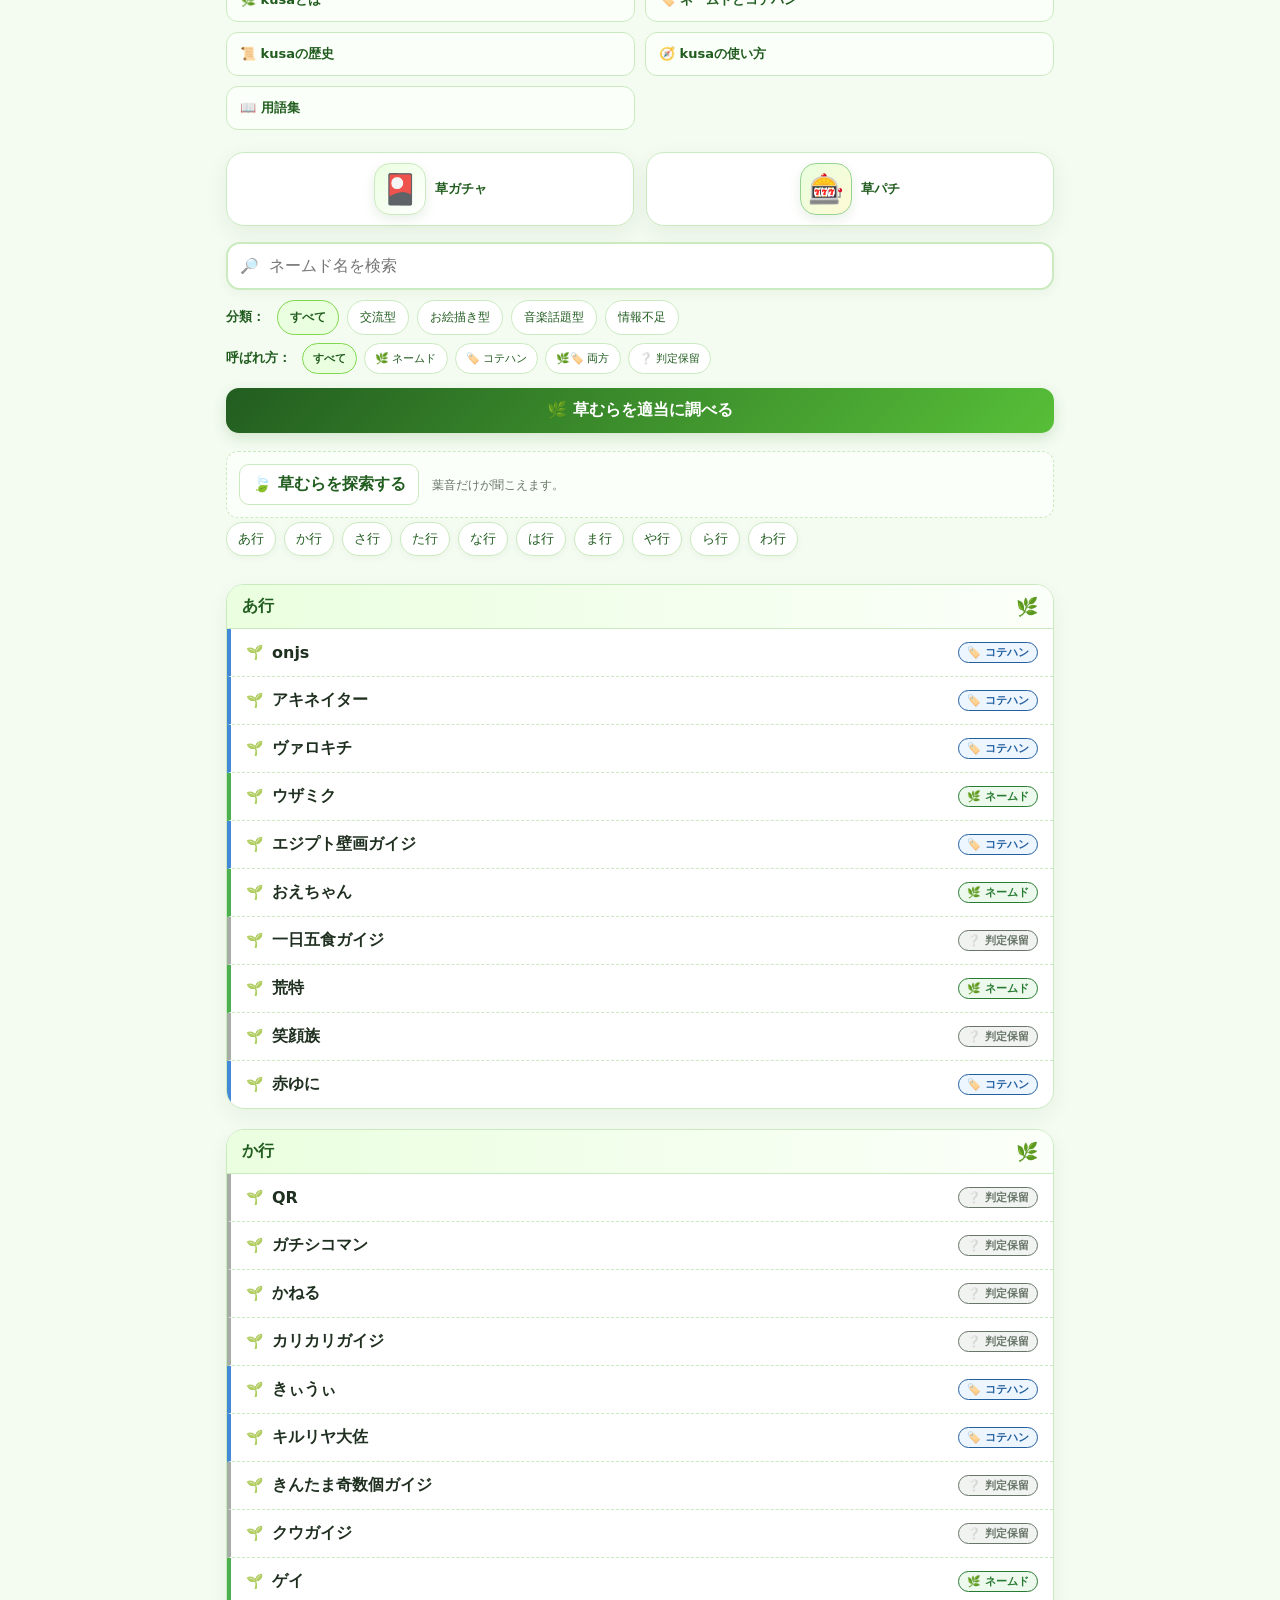
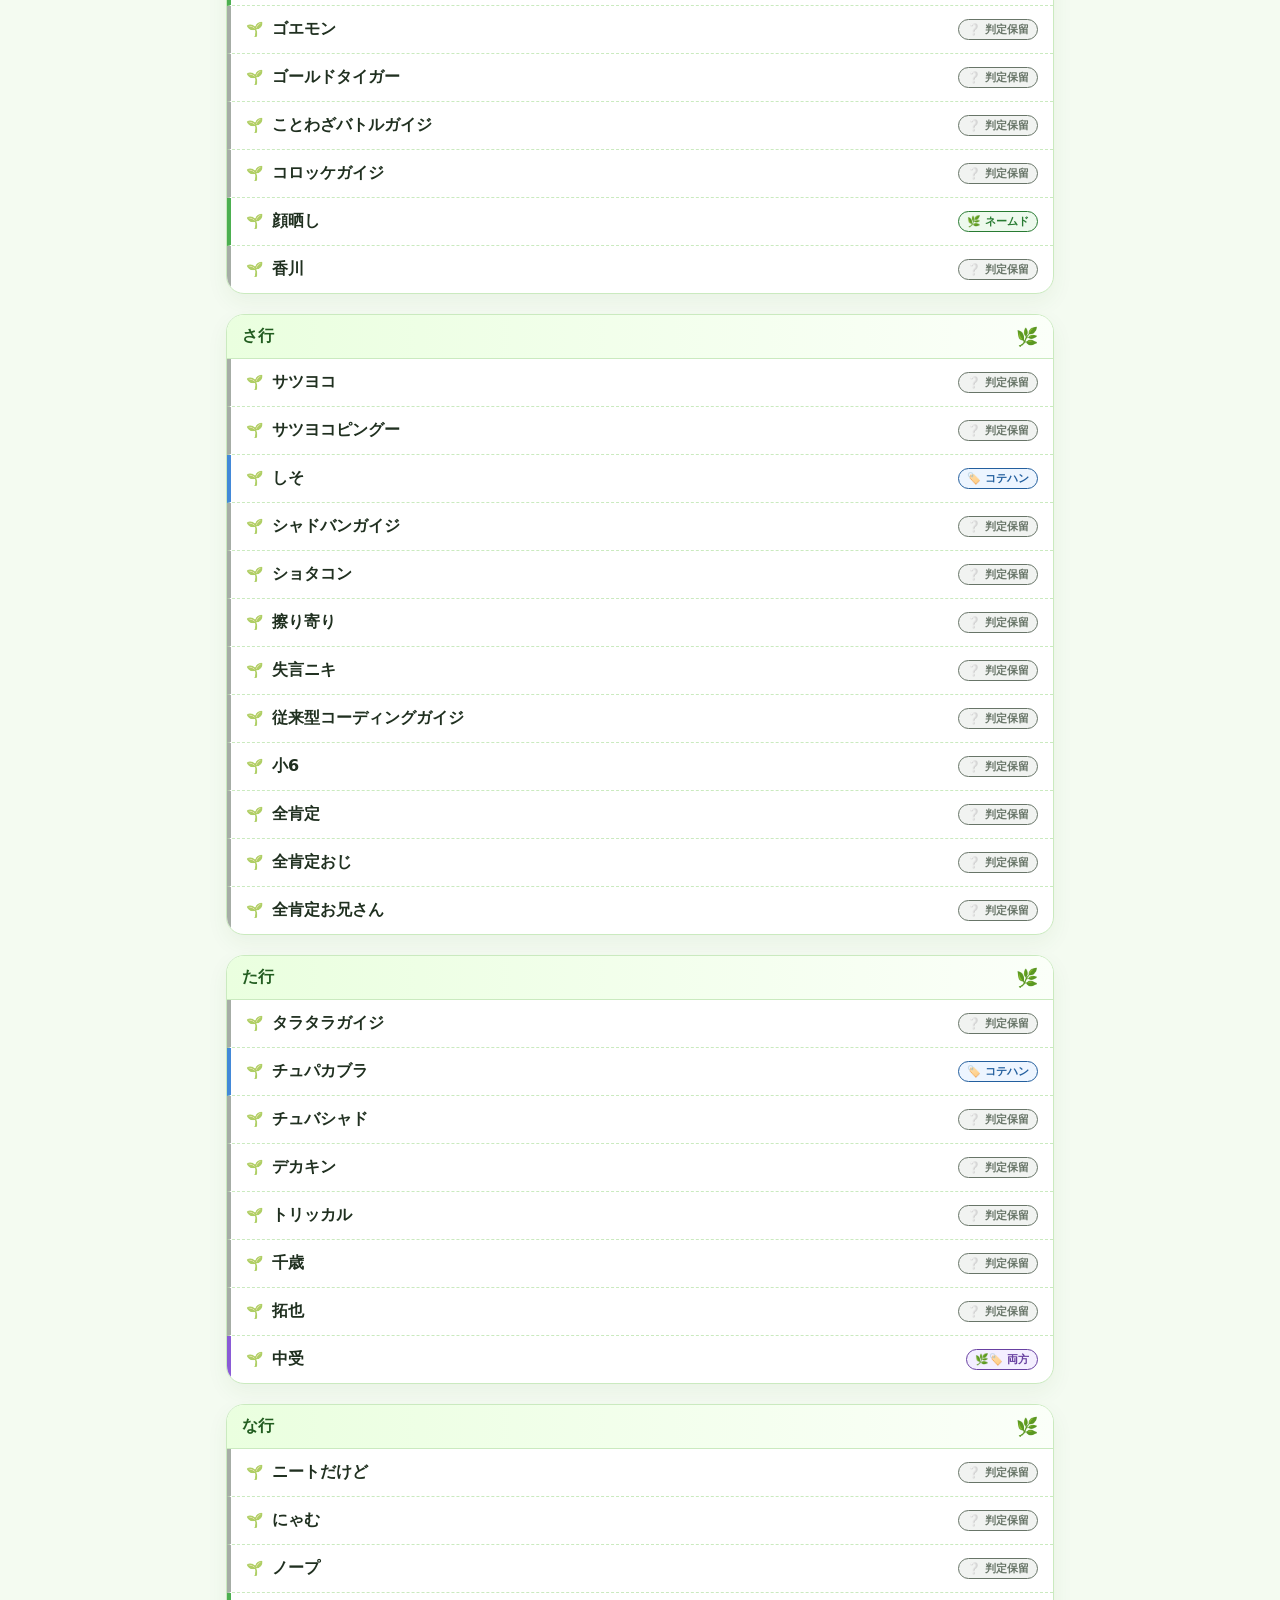
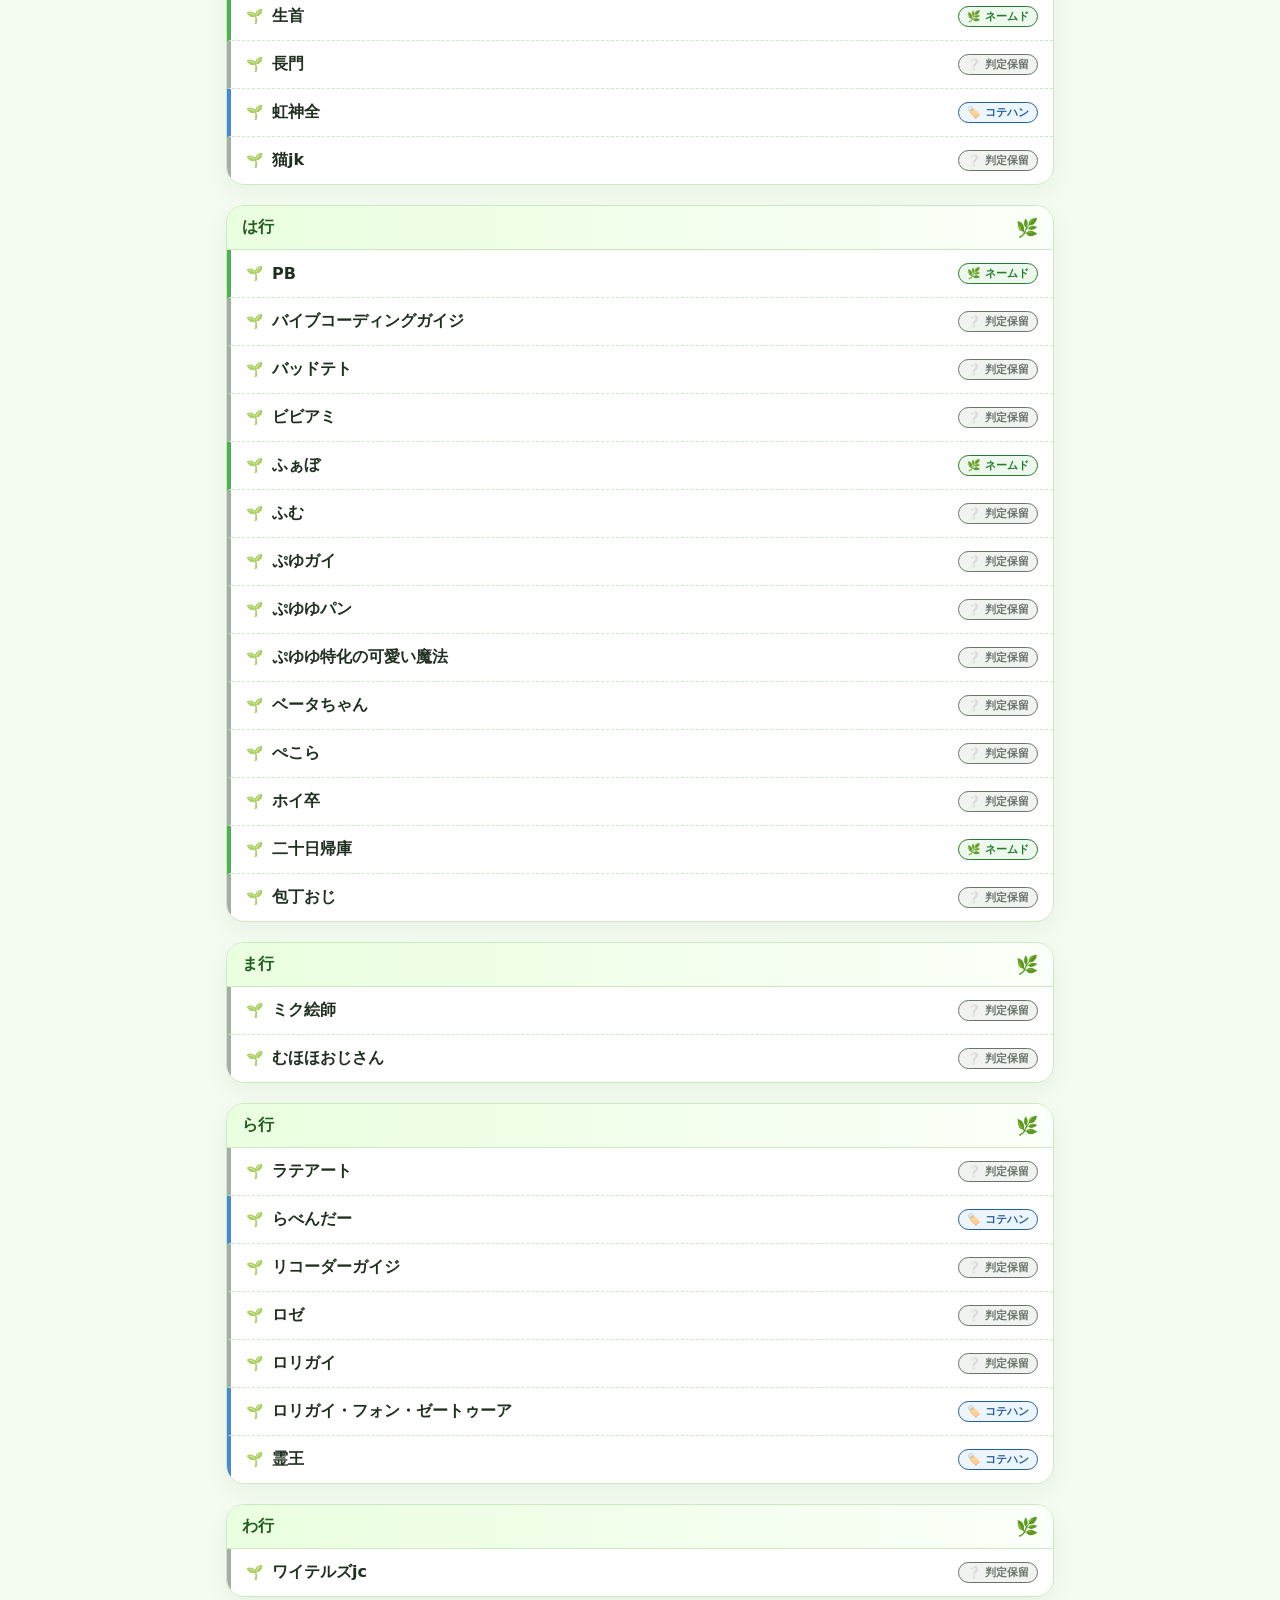
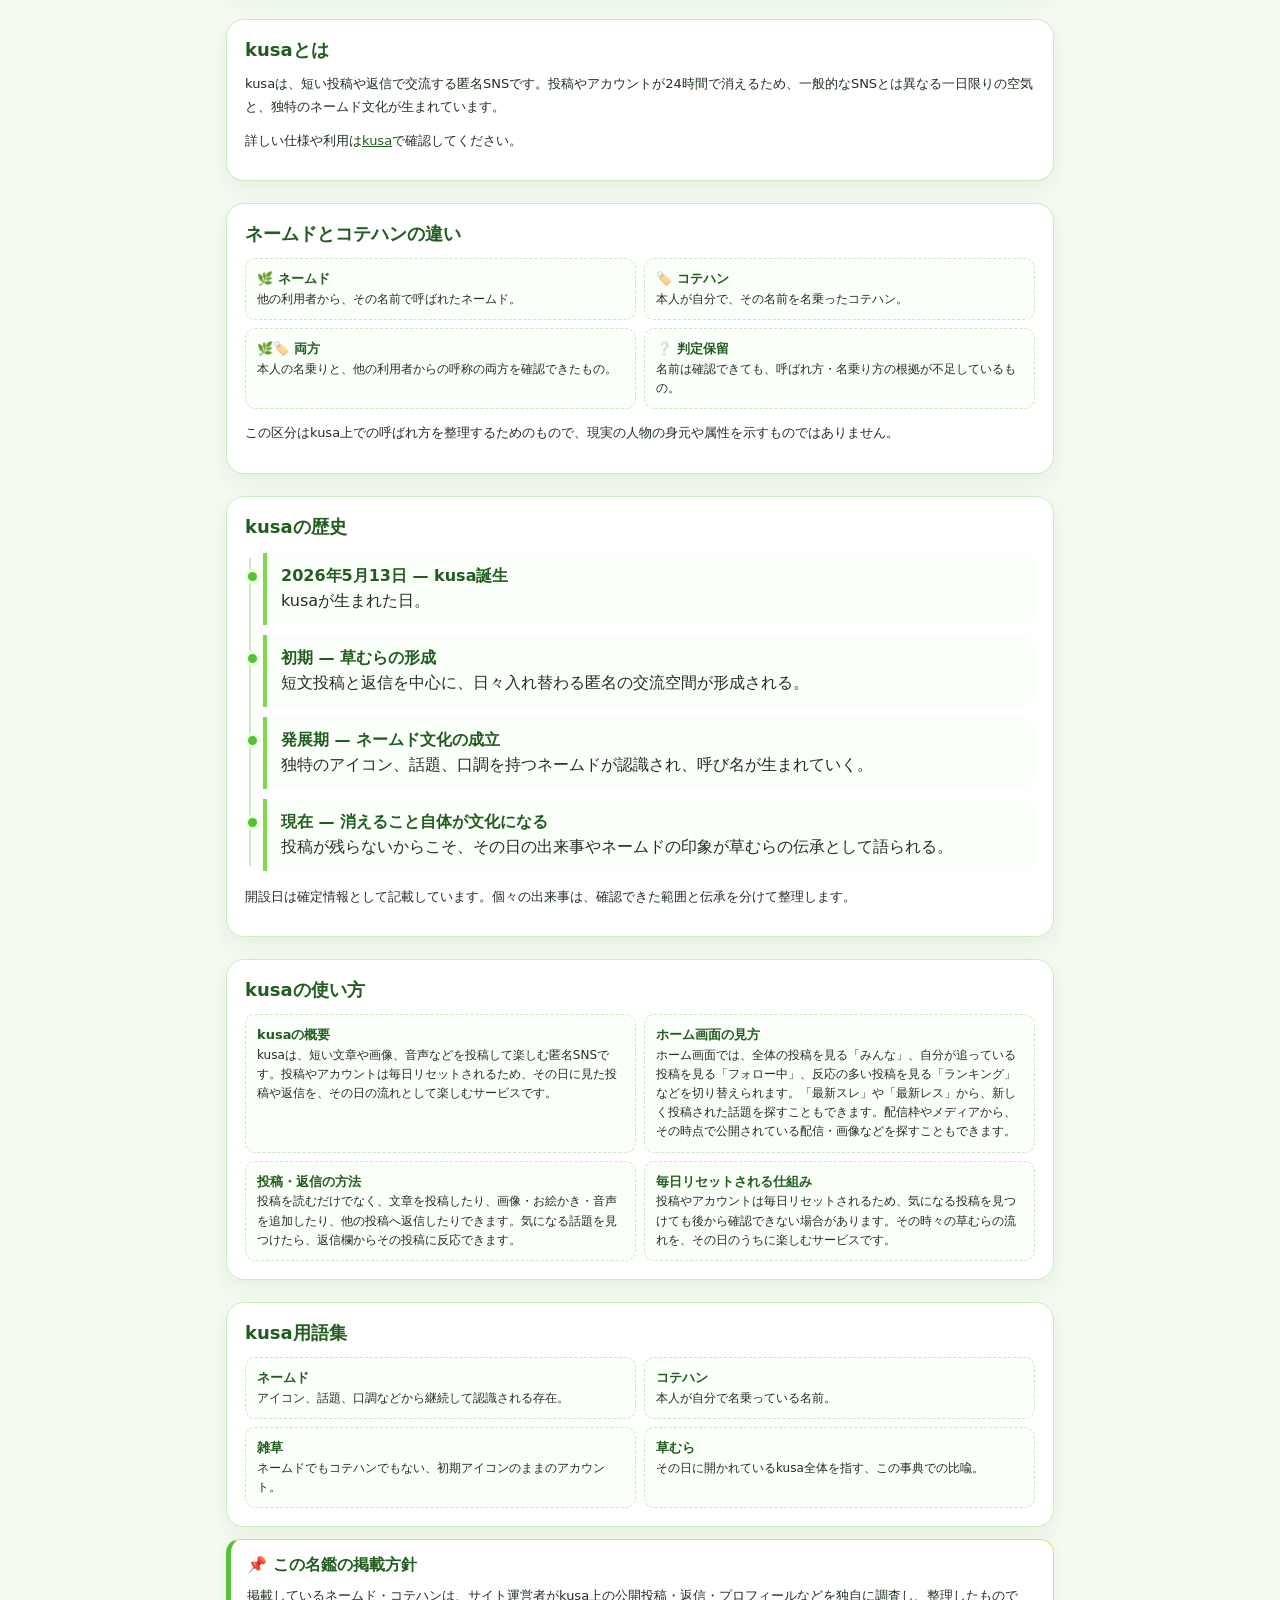
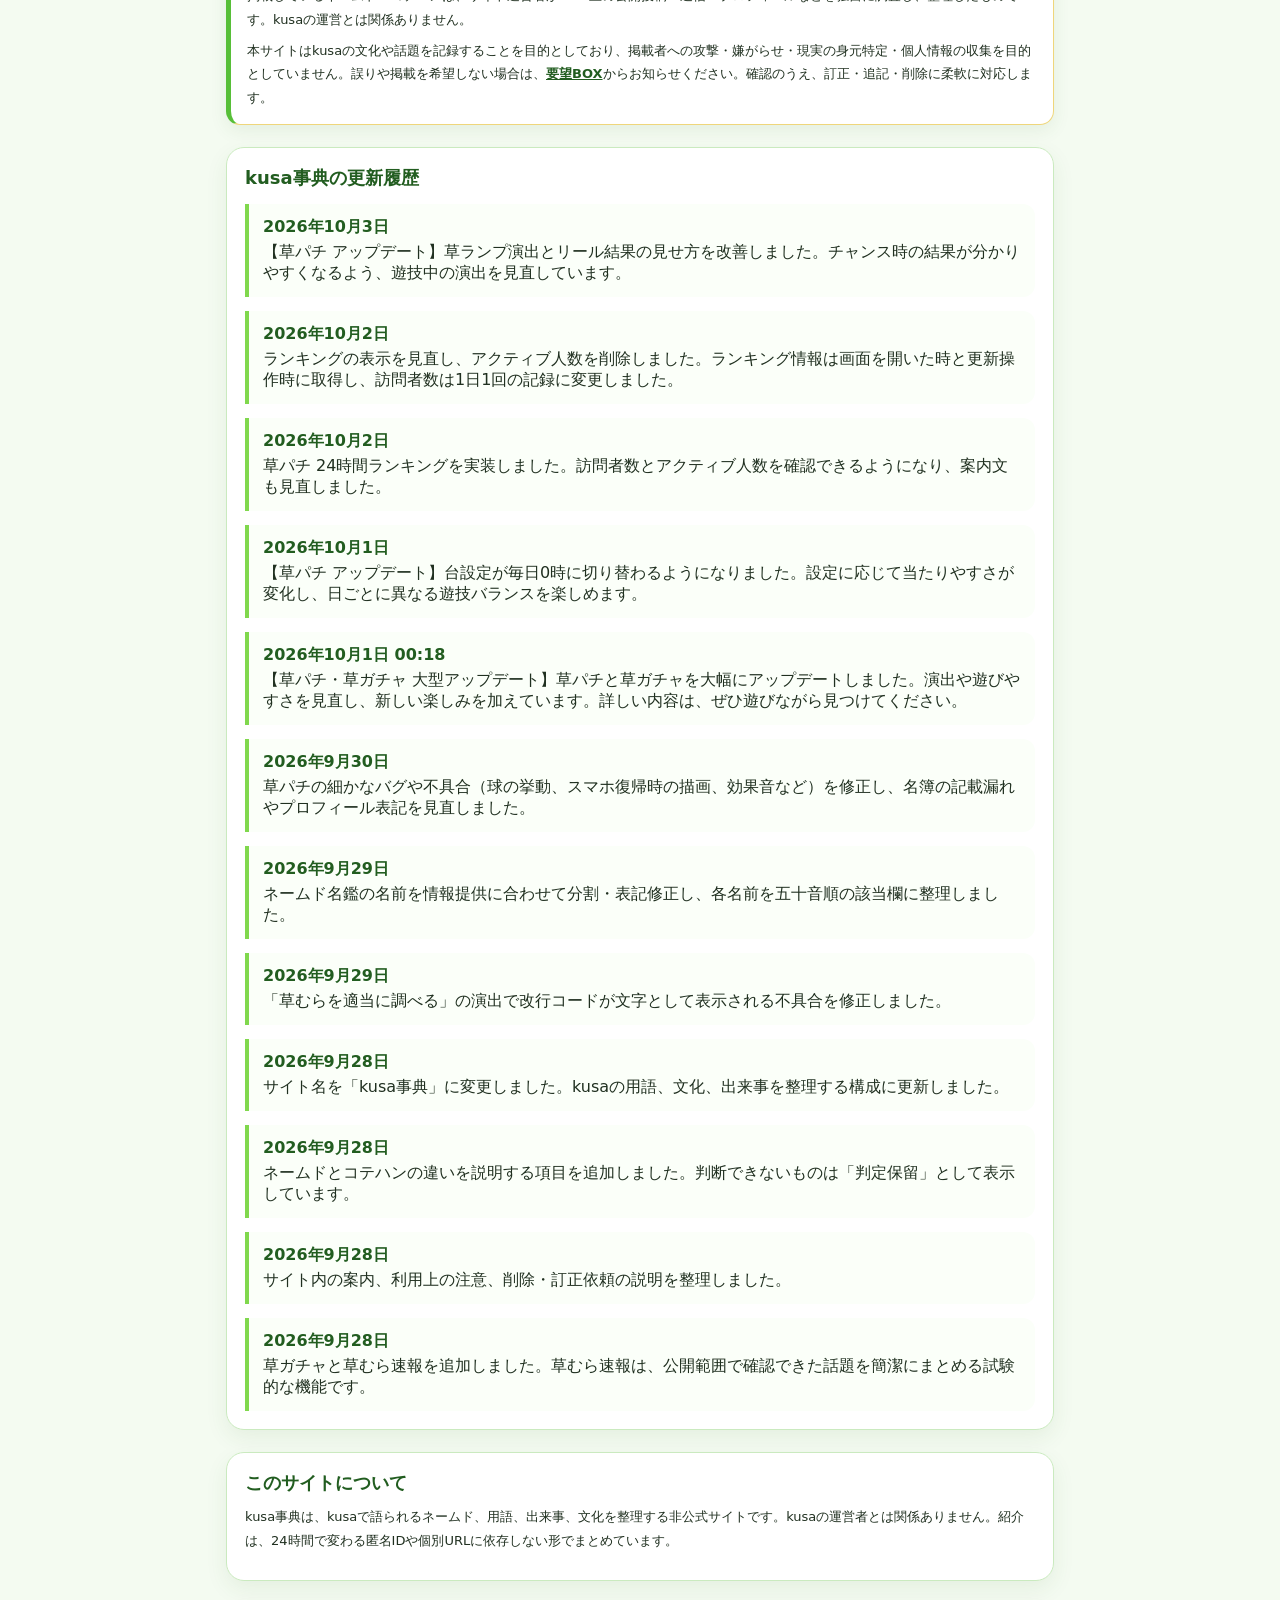
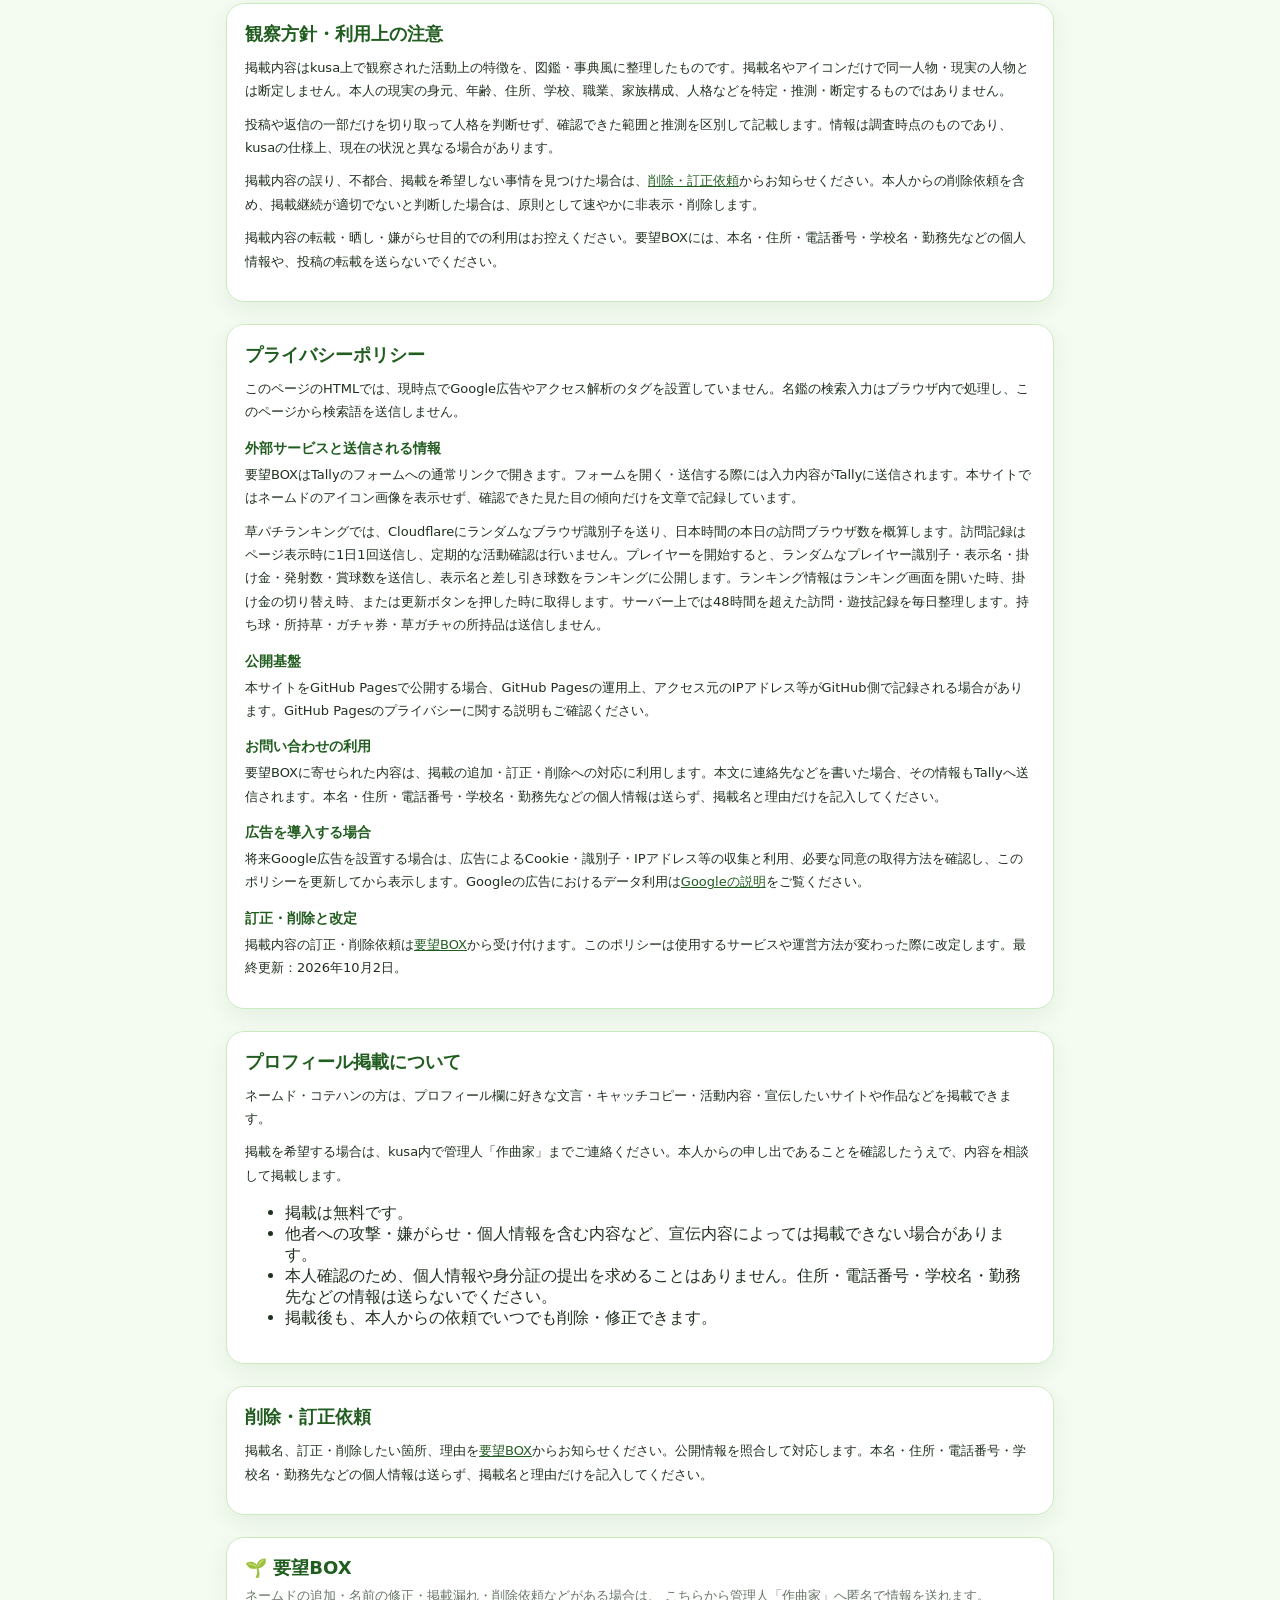
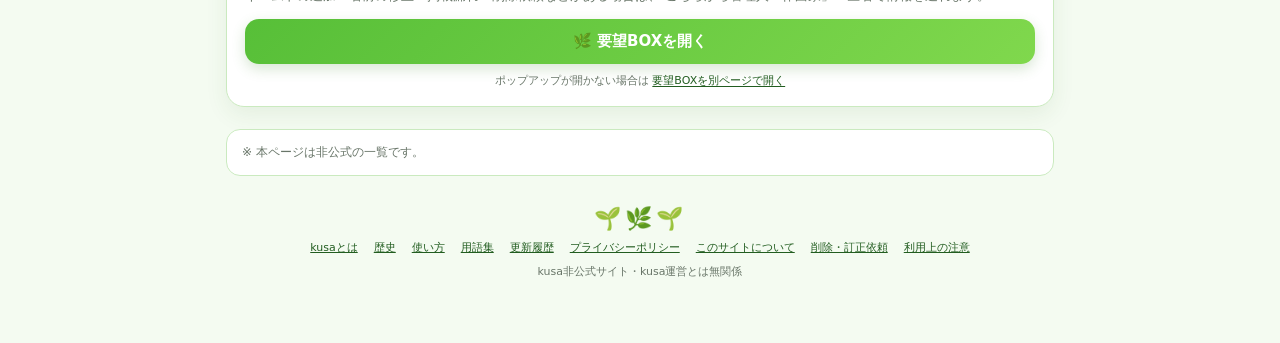
==== commit 4213d17d: "おえちゃんのプロフィールとカード詳細を更新" ====
--- a/index.html
+++ b/index.html
@@ -1580,6 +1580,17 @@
 
 // kusaで確認できた情報だけをここへ追加する。未確認の名前は空のまま保持する。
 const namedDetails = Object.freeze({
+  'おえちゃん': {
+    description: '「おえちゃん」の話題をよく投稿していたことから「おえガイジ」と呼ばれるようになり、その後「おえちゃん」と呼ぶ人も現れたネームド。本人は実在する配信者と区別しやすい「おえガイ」という呼称を希望している。',
+    classification: 'ネームド・ファン活動型',
+    topics: 'おえちゃんに関する話題、「冷食系」や「クライオジェン」といったプロフィール表現、推しリストの曲など。',
+    preferences: 'おえちゃん関連の話題や、推しリストに登録したファンソングへの関心が確認されている。',
+    activity: '本人から提供された説明をもとに整理。正確な開始時期は未確認。',
+    confidence: '本人説明',
+    summary: 'おえちゃんの話題をきっかけに「おえガイジ」と呼ばれるようになったネームド。本人は「おえガイ」という呼称を希望している。',
+    iconTendency: '継続したアイコン傾向は未整理。',
+    source: '本人から提供された説明をもとに整理。'
+  },
   'らべんだー': {
     description: '公開投稿では、日常の雑談やお絵描き、食べ物・動画などの話題を扱うネームド。ファンアートを描いてもらったオリジナルのアイコンを使用している。',
     classification: '交流型・お絵描き話題型',
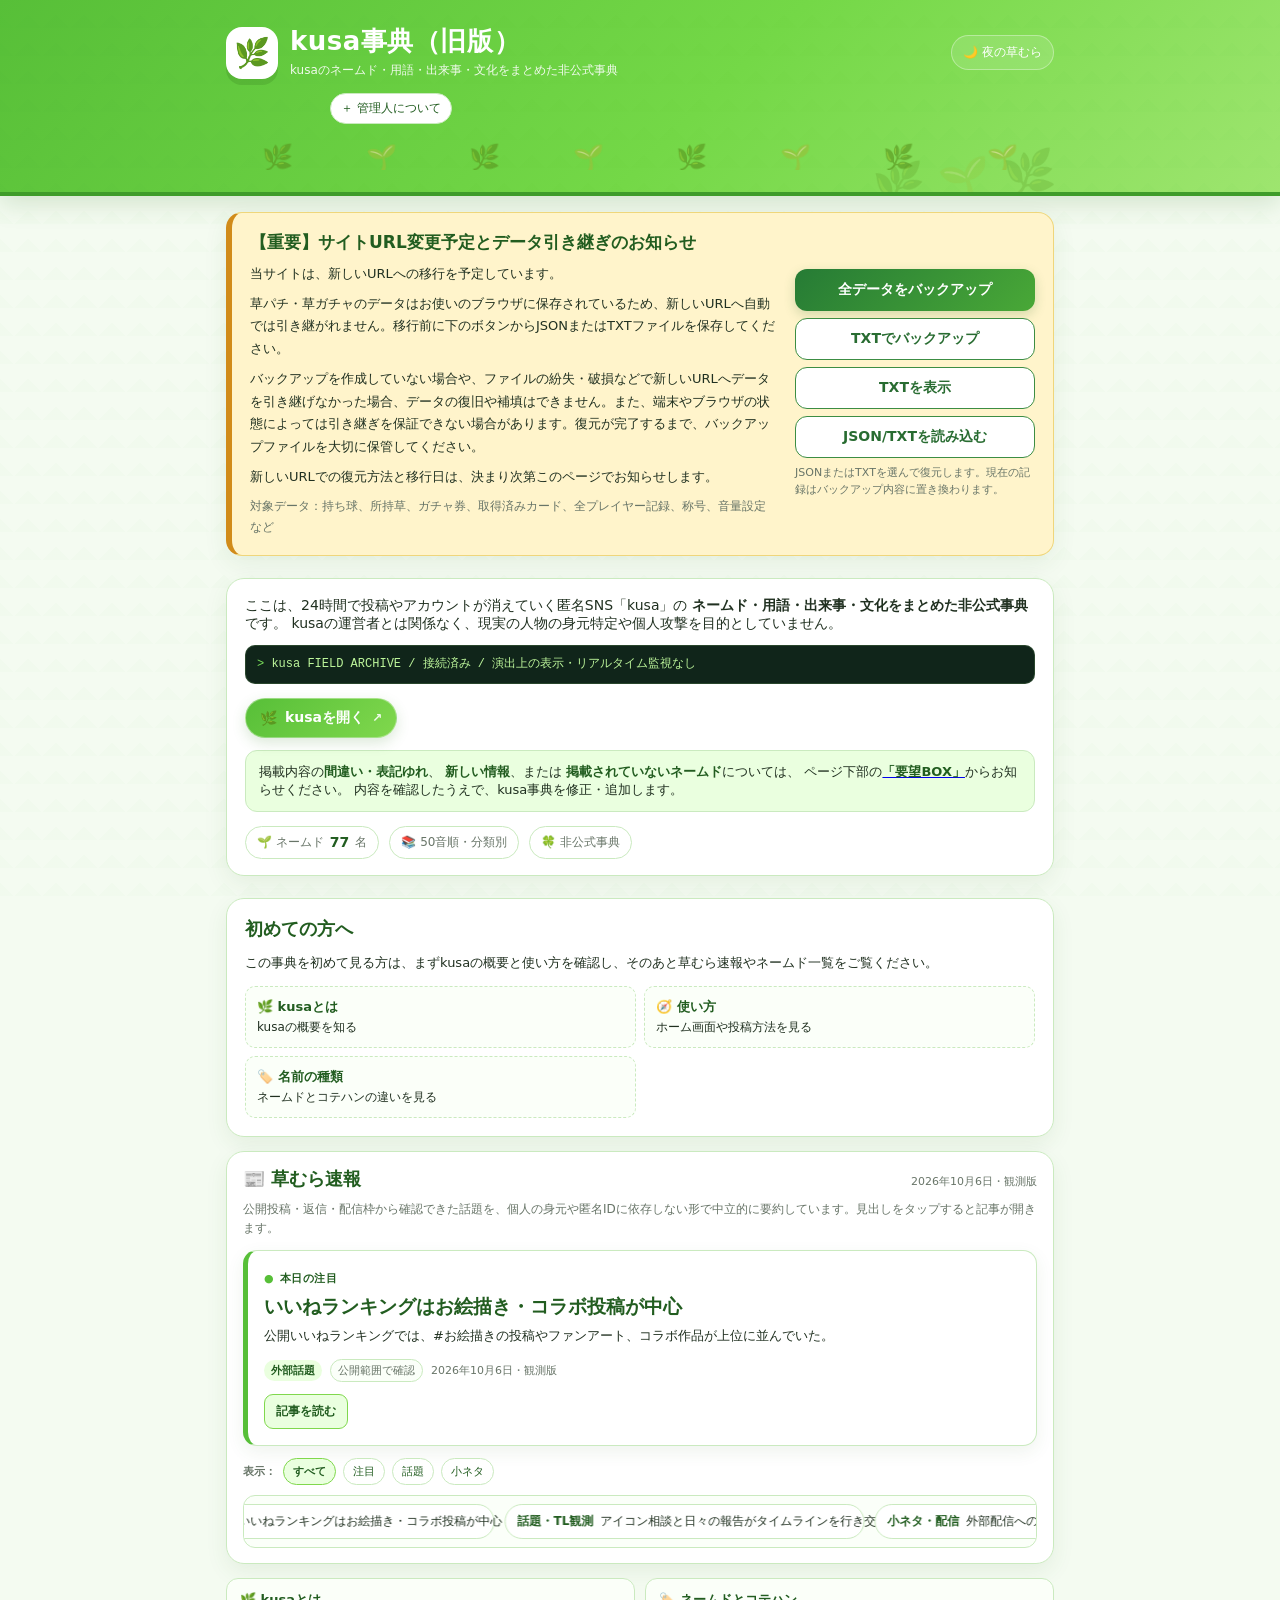
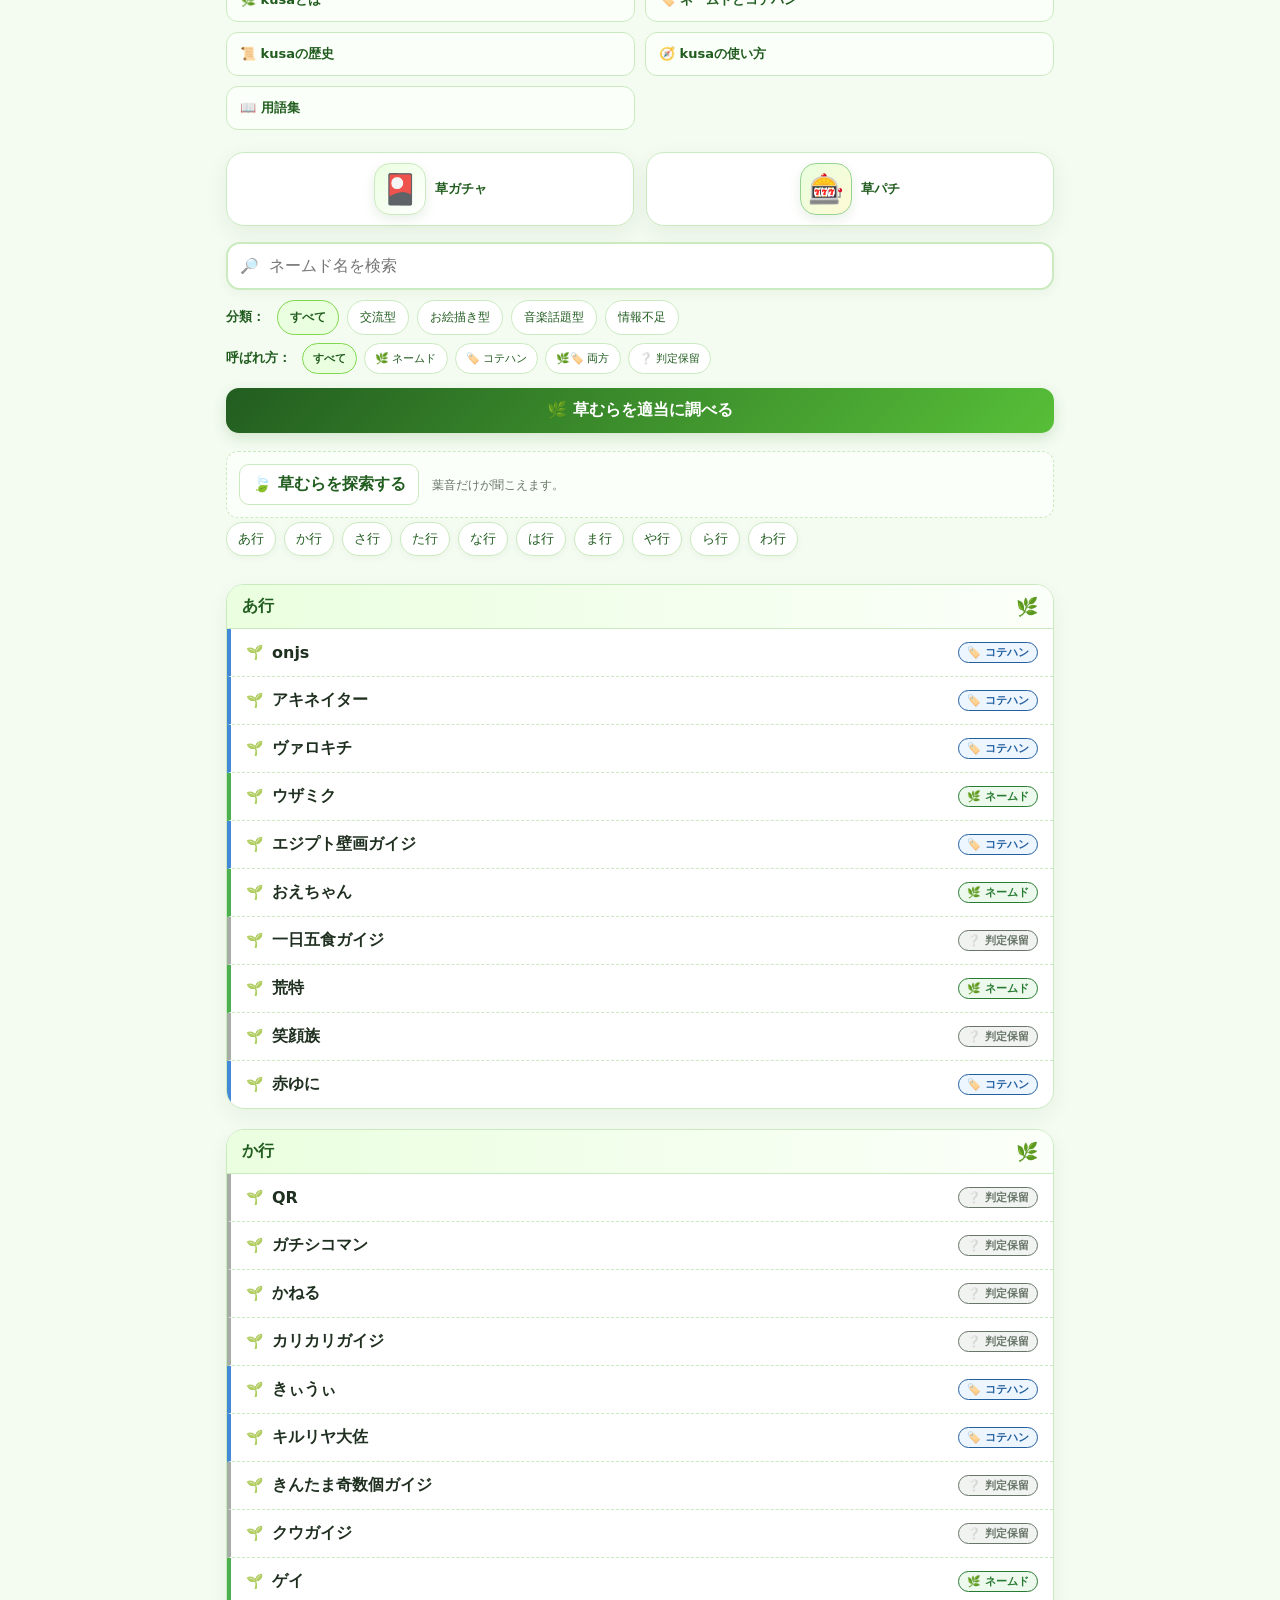
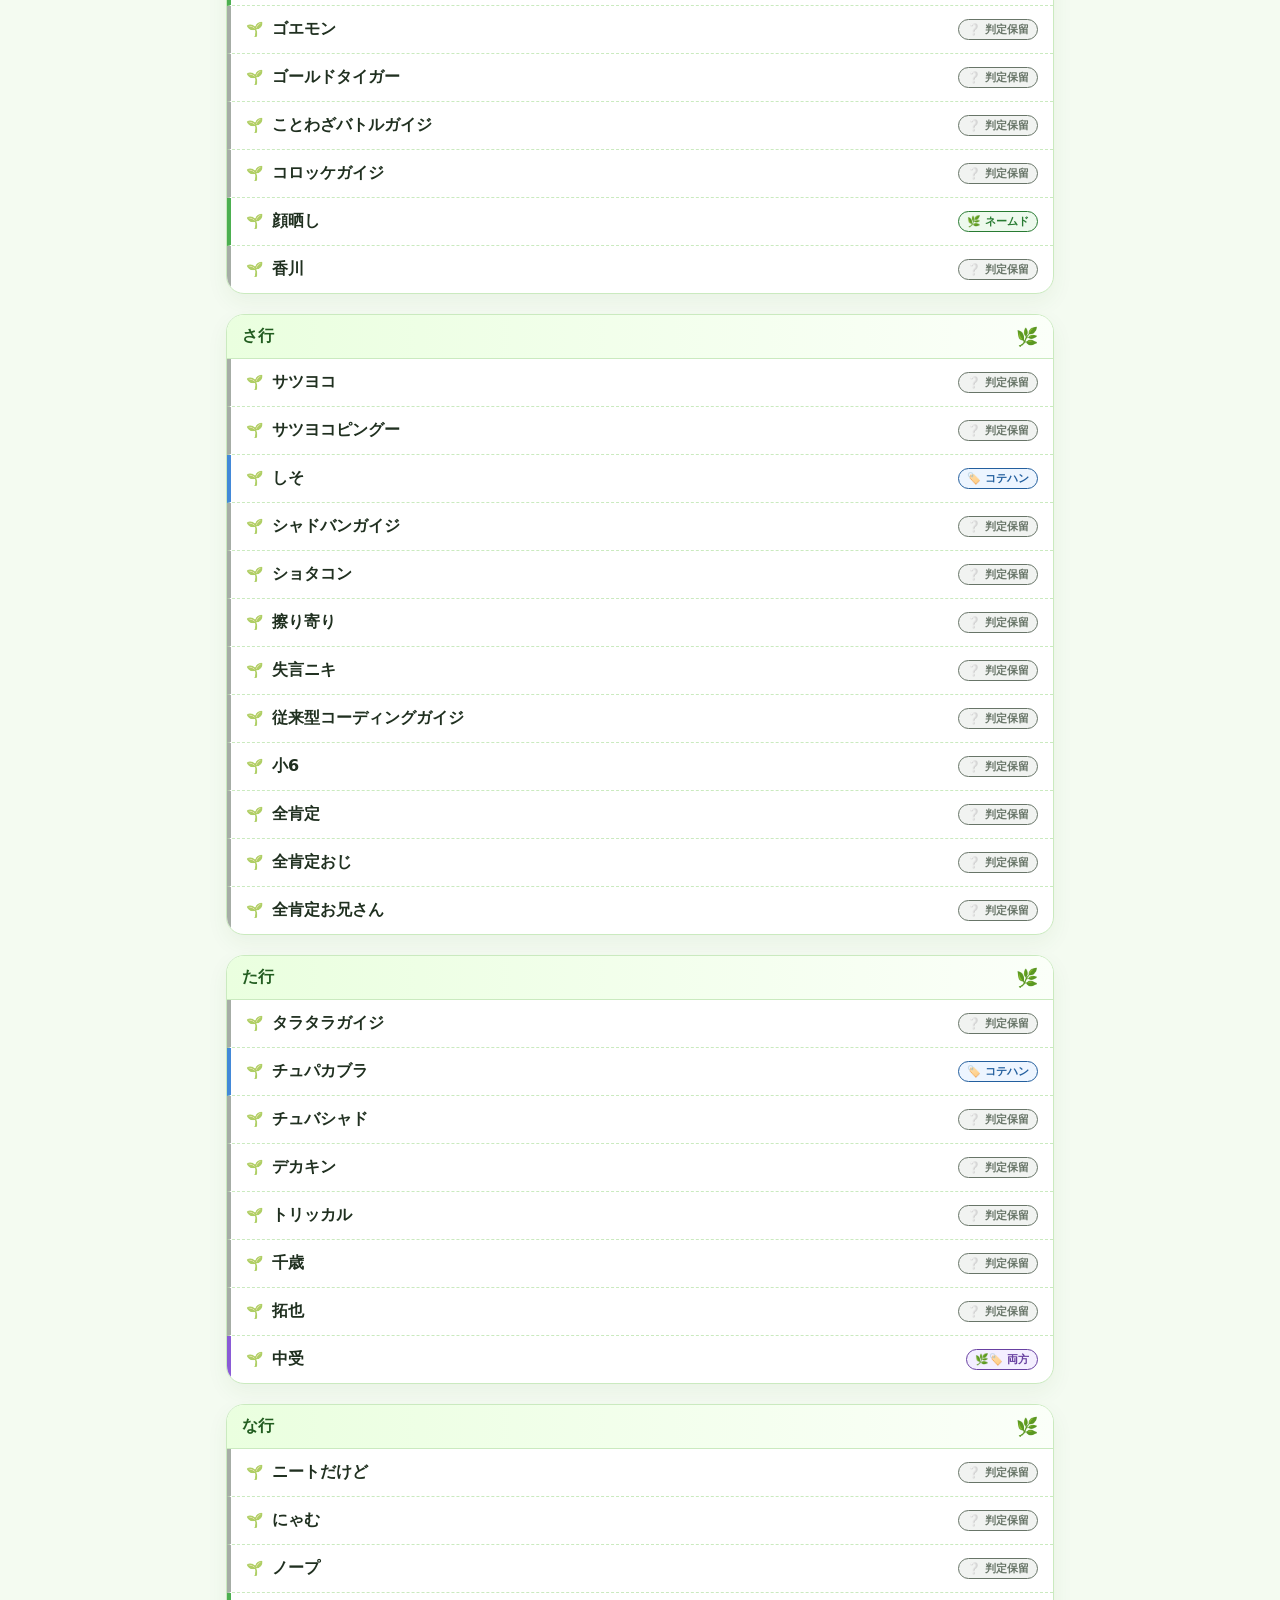
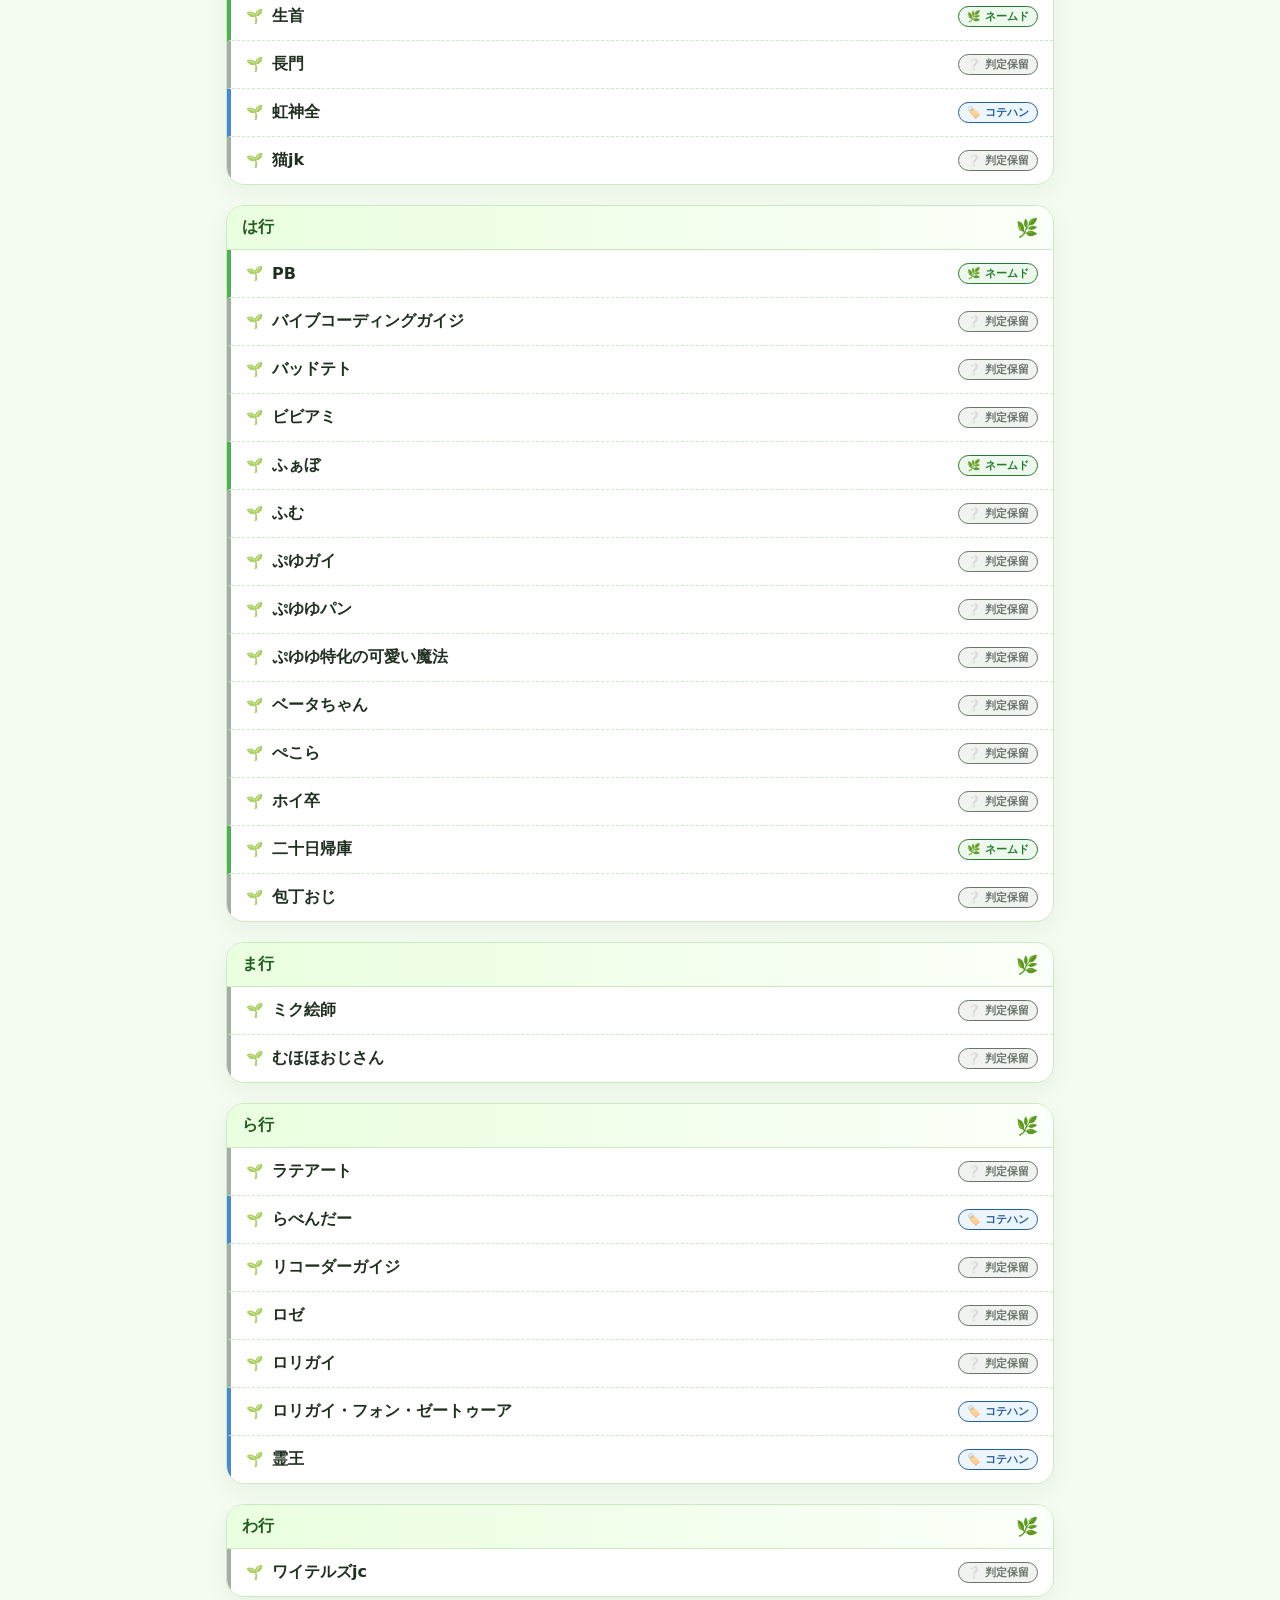
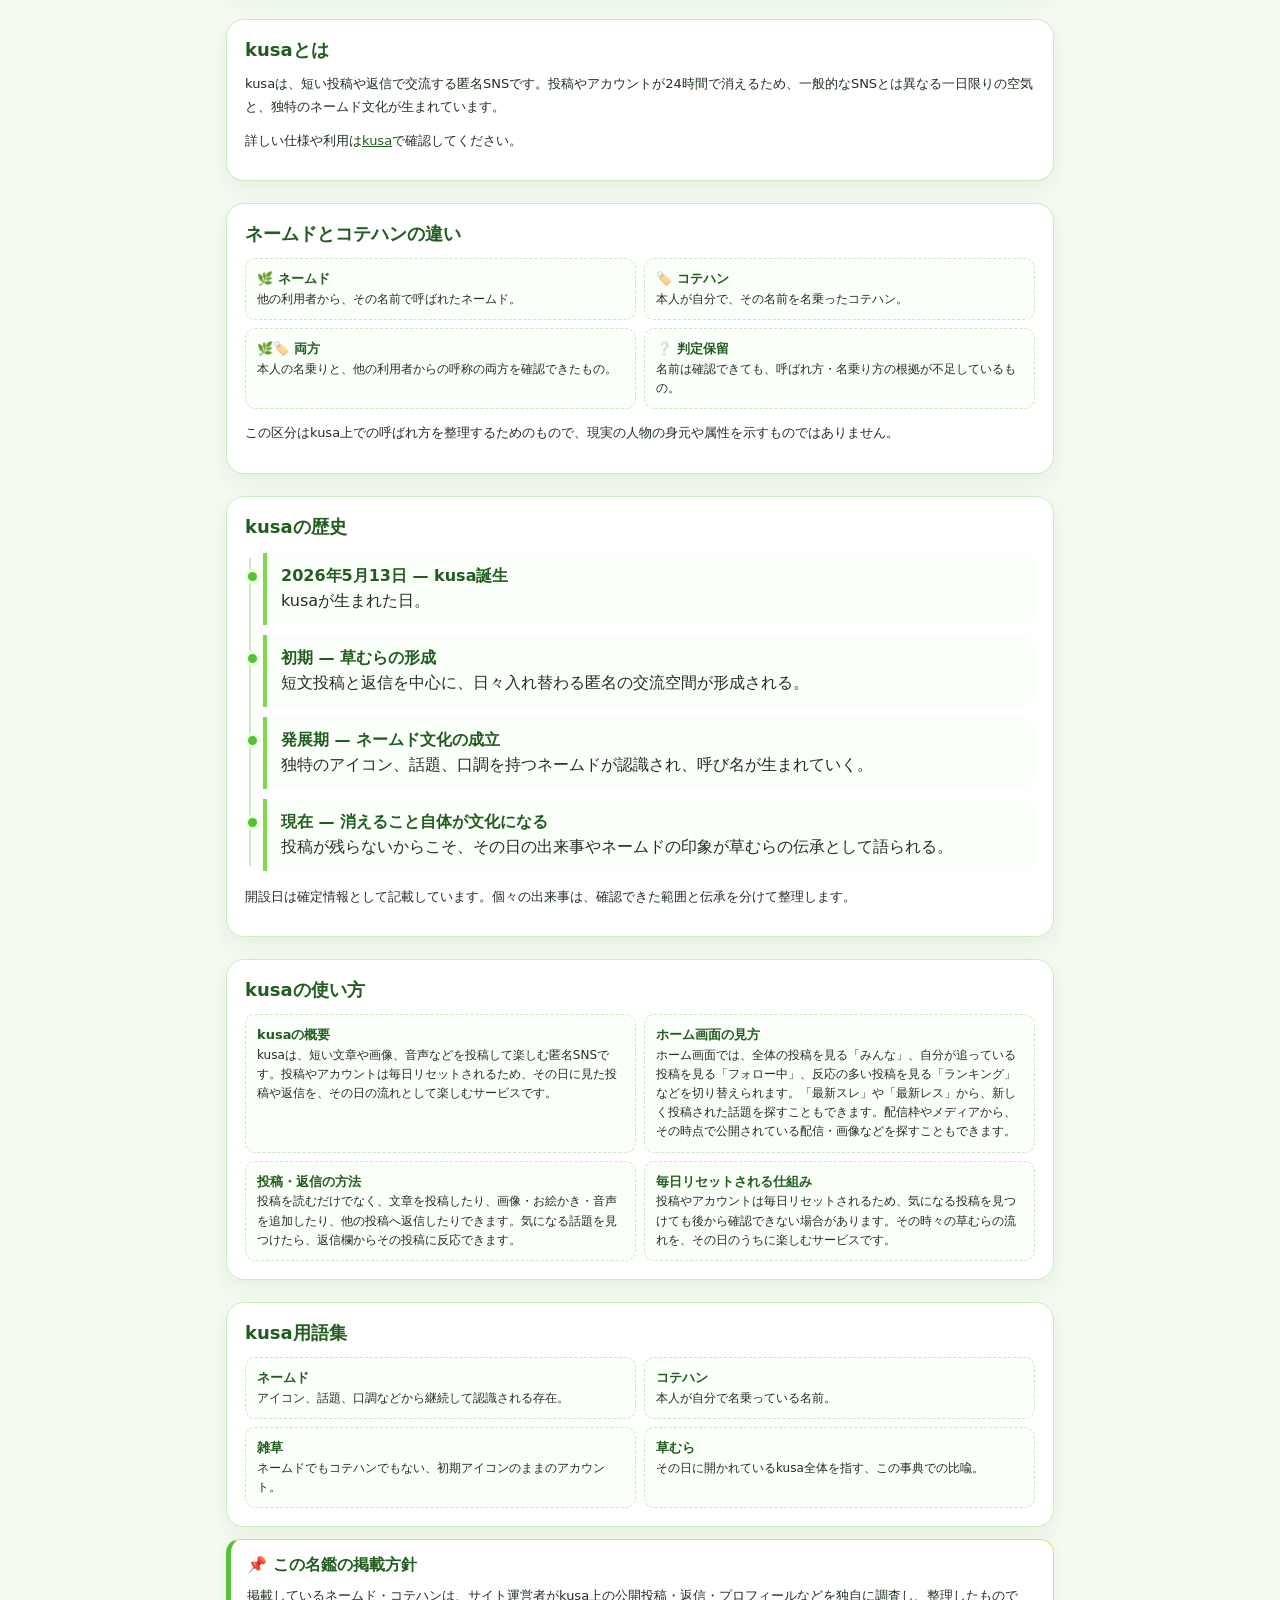
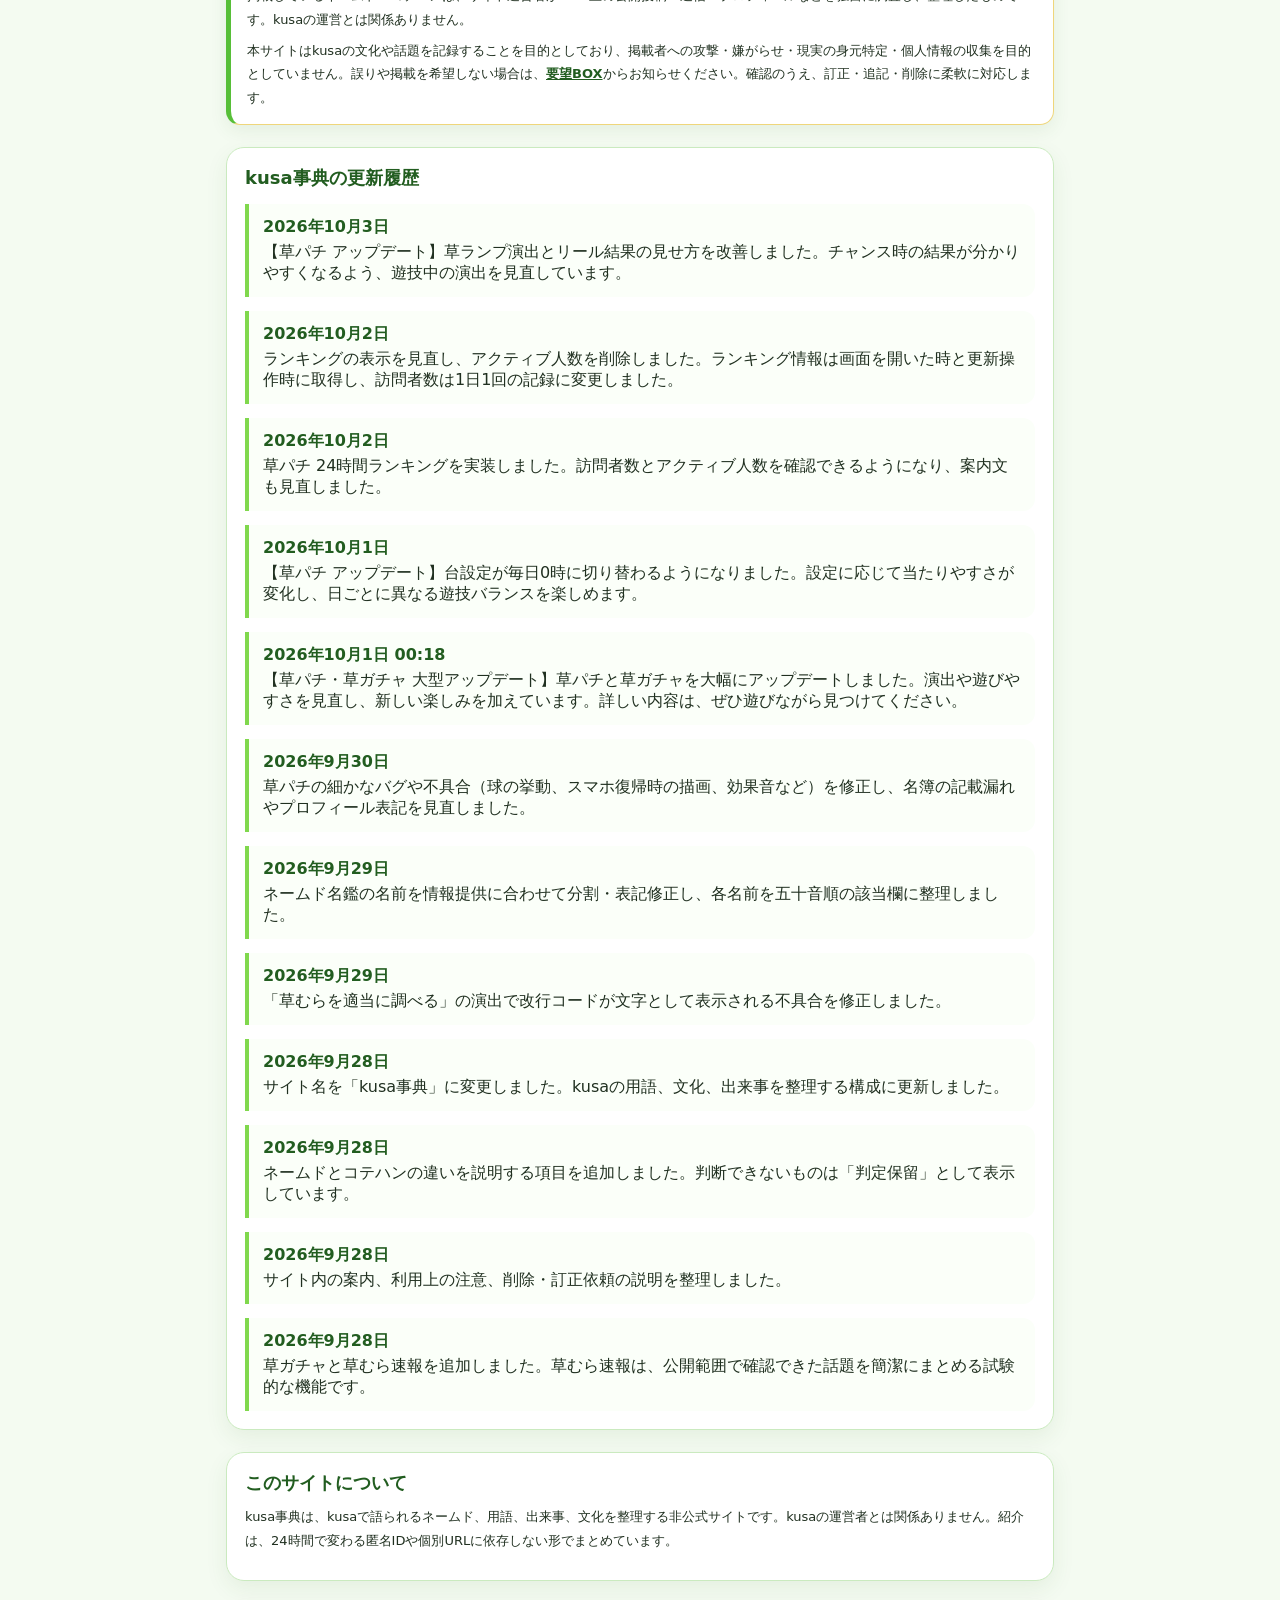
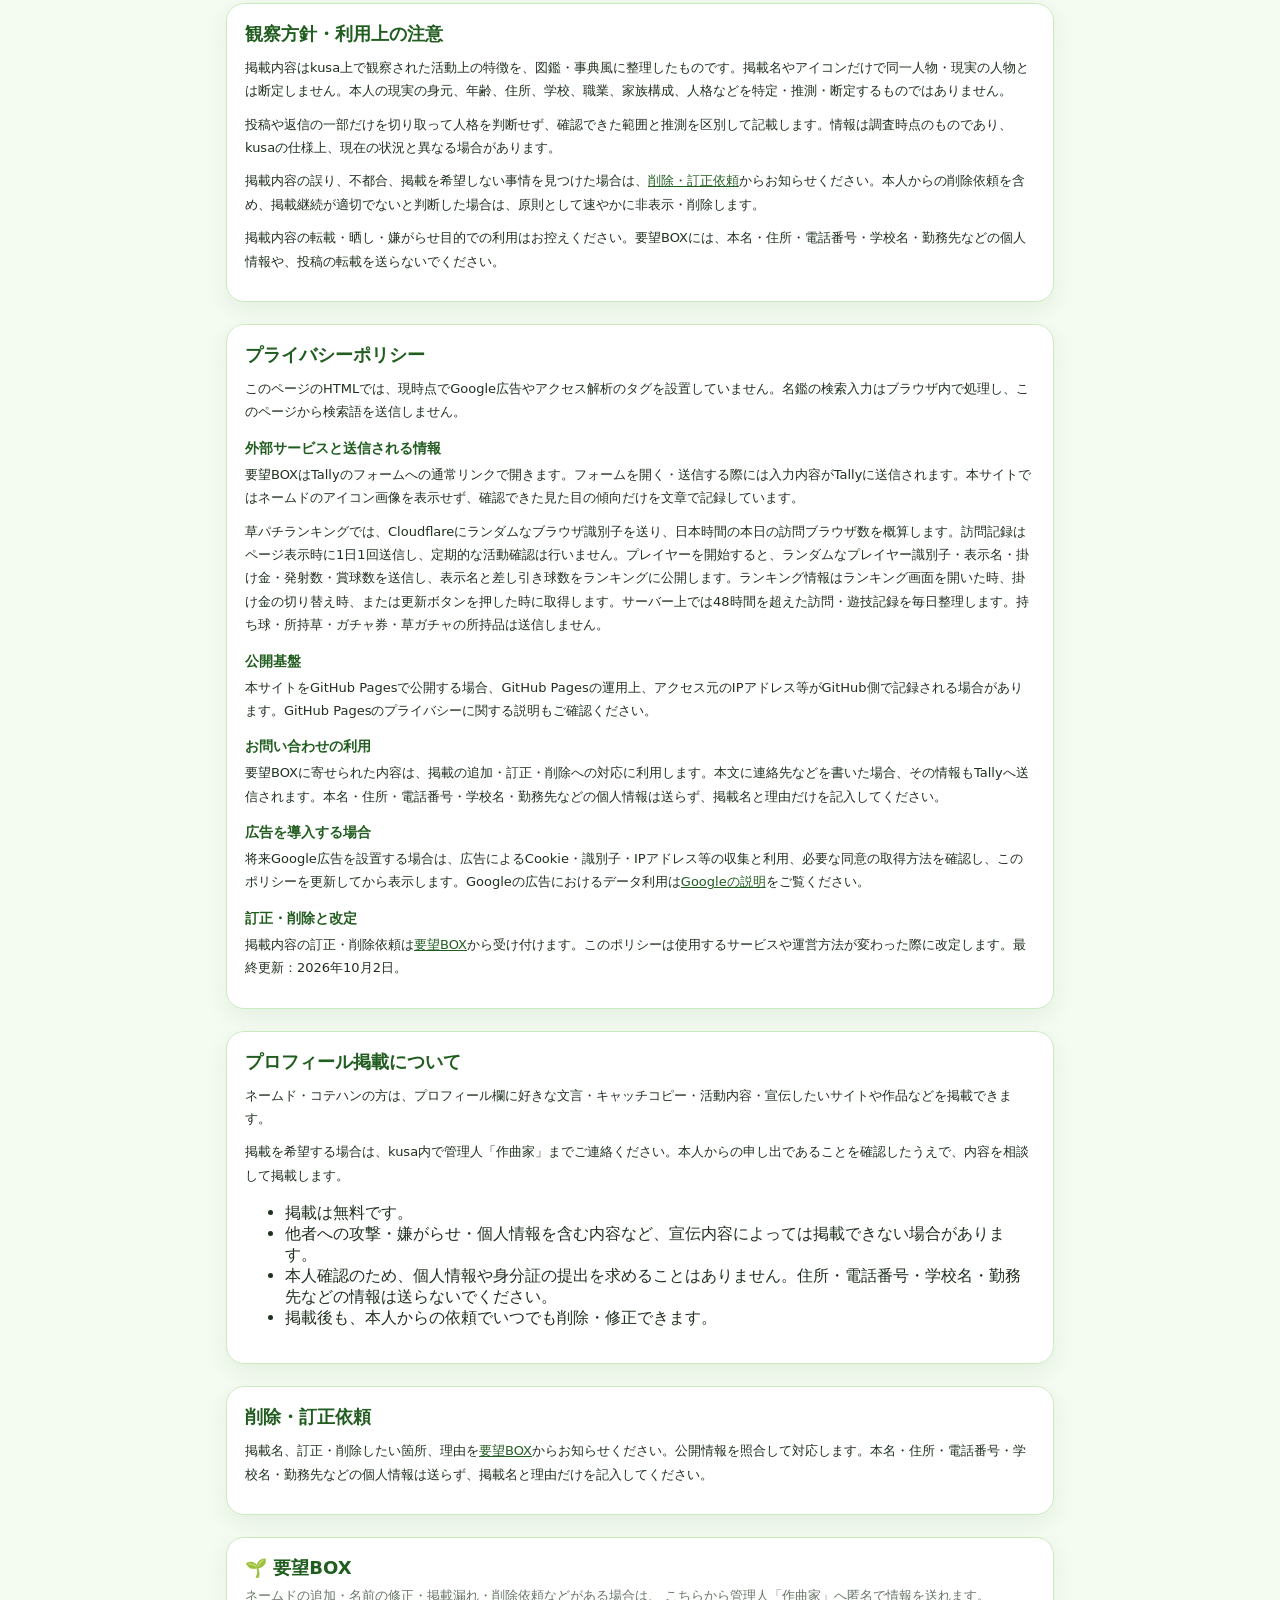
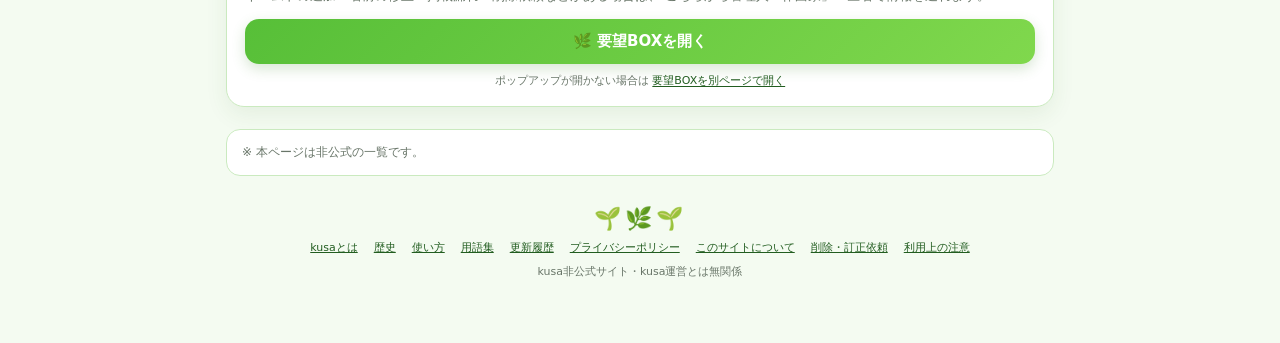
==== commit 1a2bdaf4: "Label preserved GitHub Pages site as the old edition" ====
--- a/index.html
+++ b/index.html
@@ -5,7 +5,7 @@
 <meta name="viewport" content="width=device-width,initial-scale=1,viewport-fit=cover">
 <meta name="theme-color" content="#62c83a">
 <meta name="referrer" content="strict-origin-when-cross-origin">
-<title>kusa事典</title>
+<title>kusa事典（旧版）</title>
 <link rel="stylesheet" href="kusa-pachi.css?v=20261002c">
 <link rel="stylesheet" href="assets/gacha-frames/frames.css">
 <style>
@@ -723,7 +723,7 @@
       <div class="logo">
         <div class="logo-mark" aria-hidden="true">🌿</div>
         <div>
-        <h1>kusa事典</h1>
+        <h1>kusa事典（旧版）</h1>
           <p>kusaのネームド・用語・出来事・文化をまとめた非公式事典</p>
         </div>
       </div>
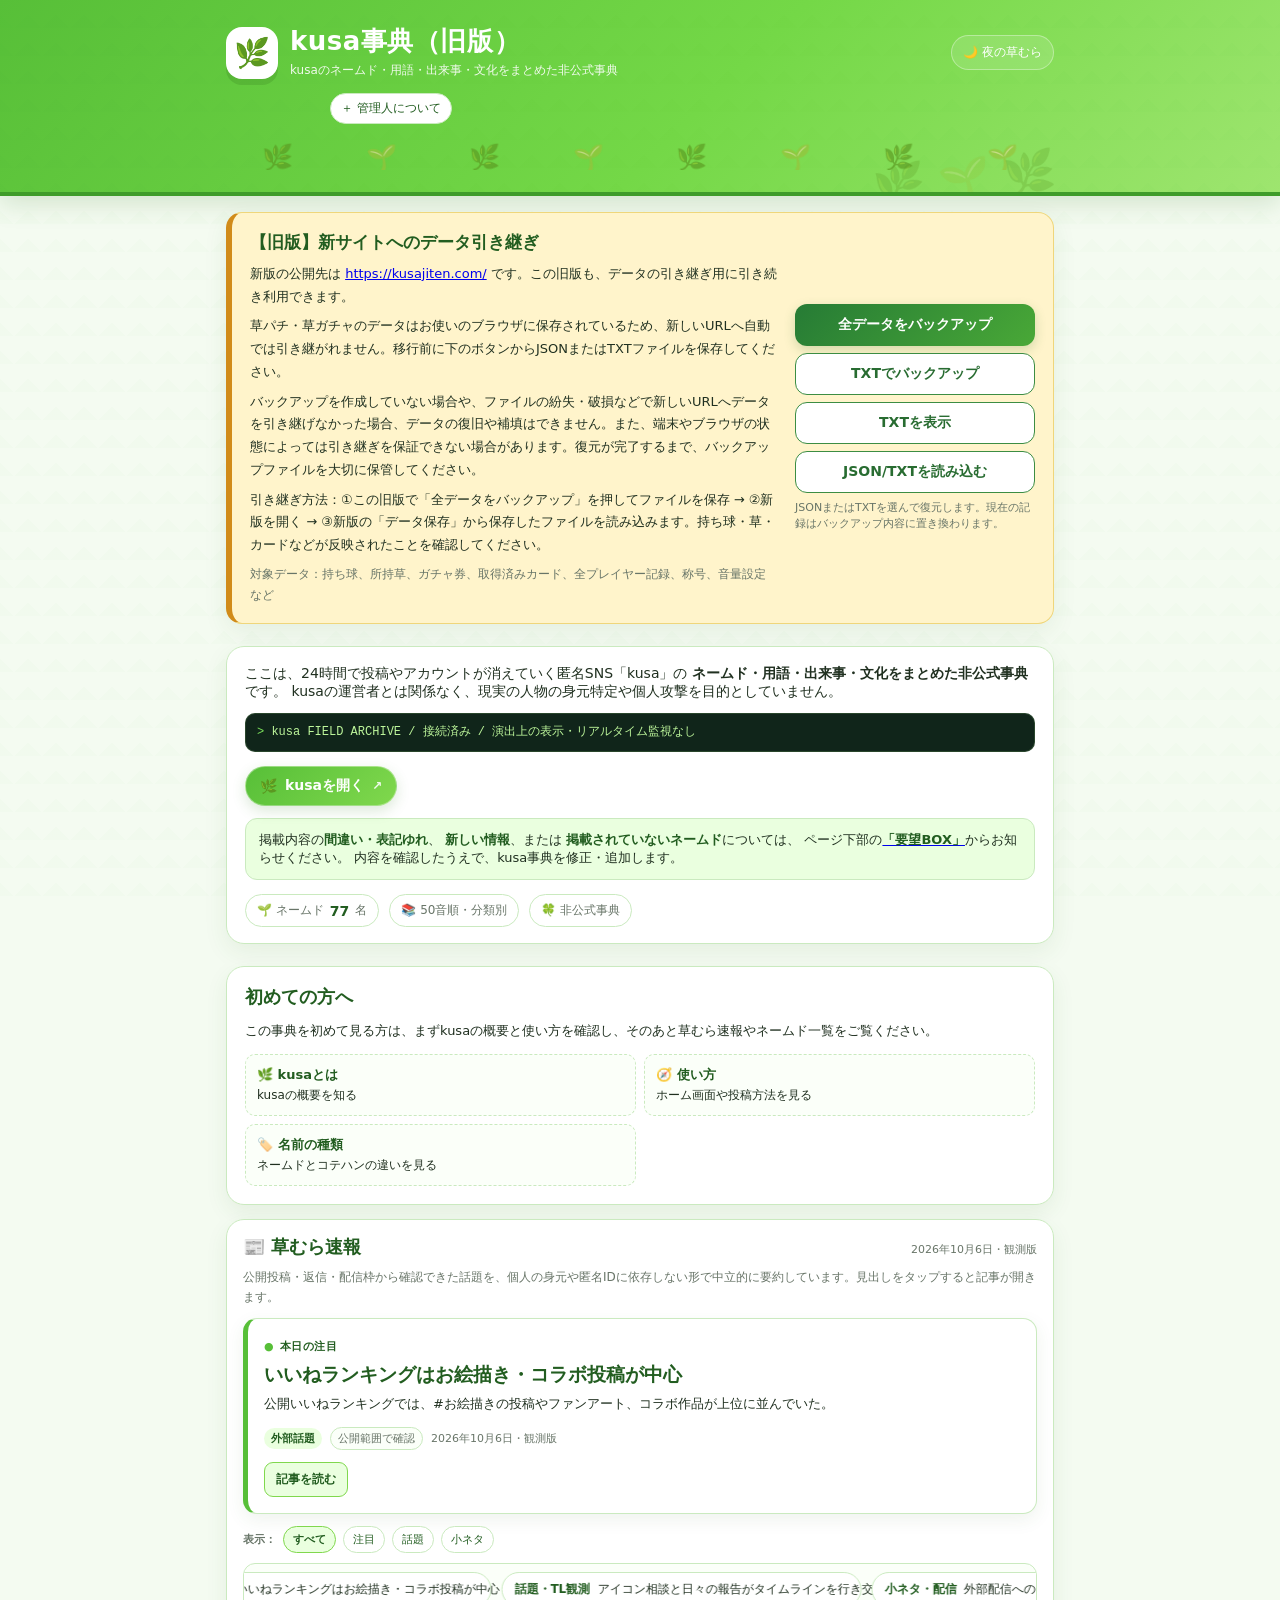
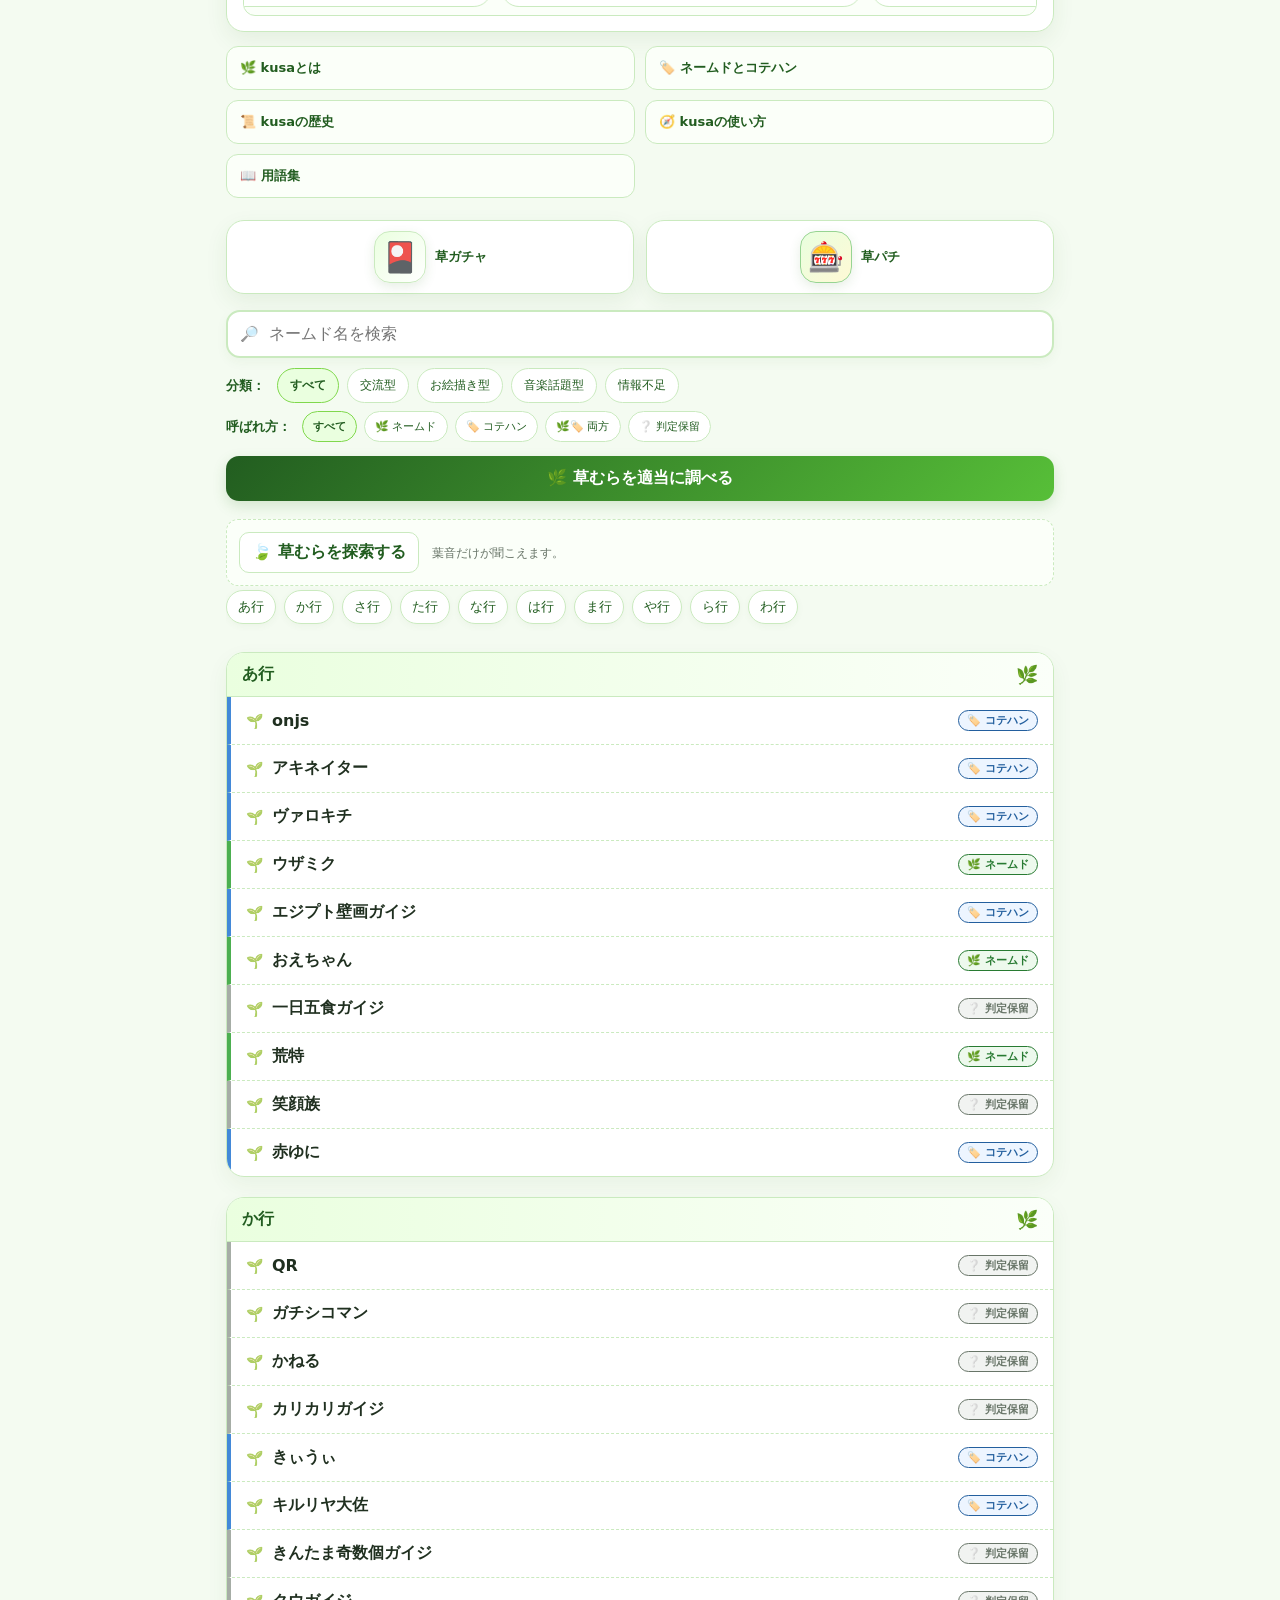
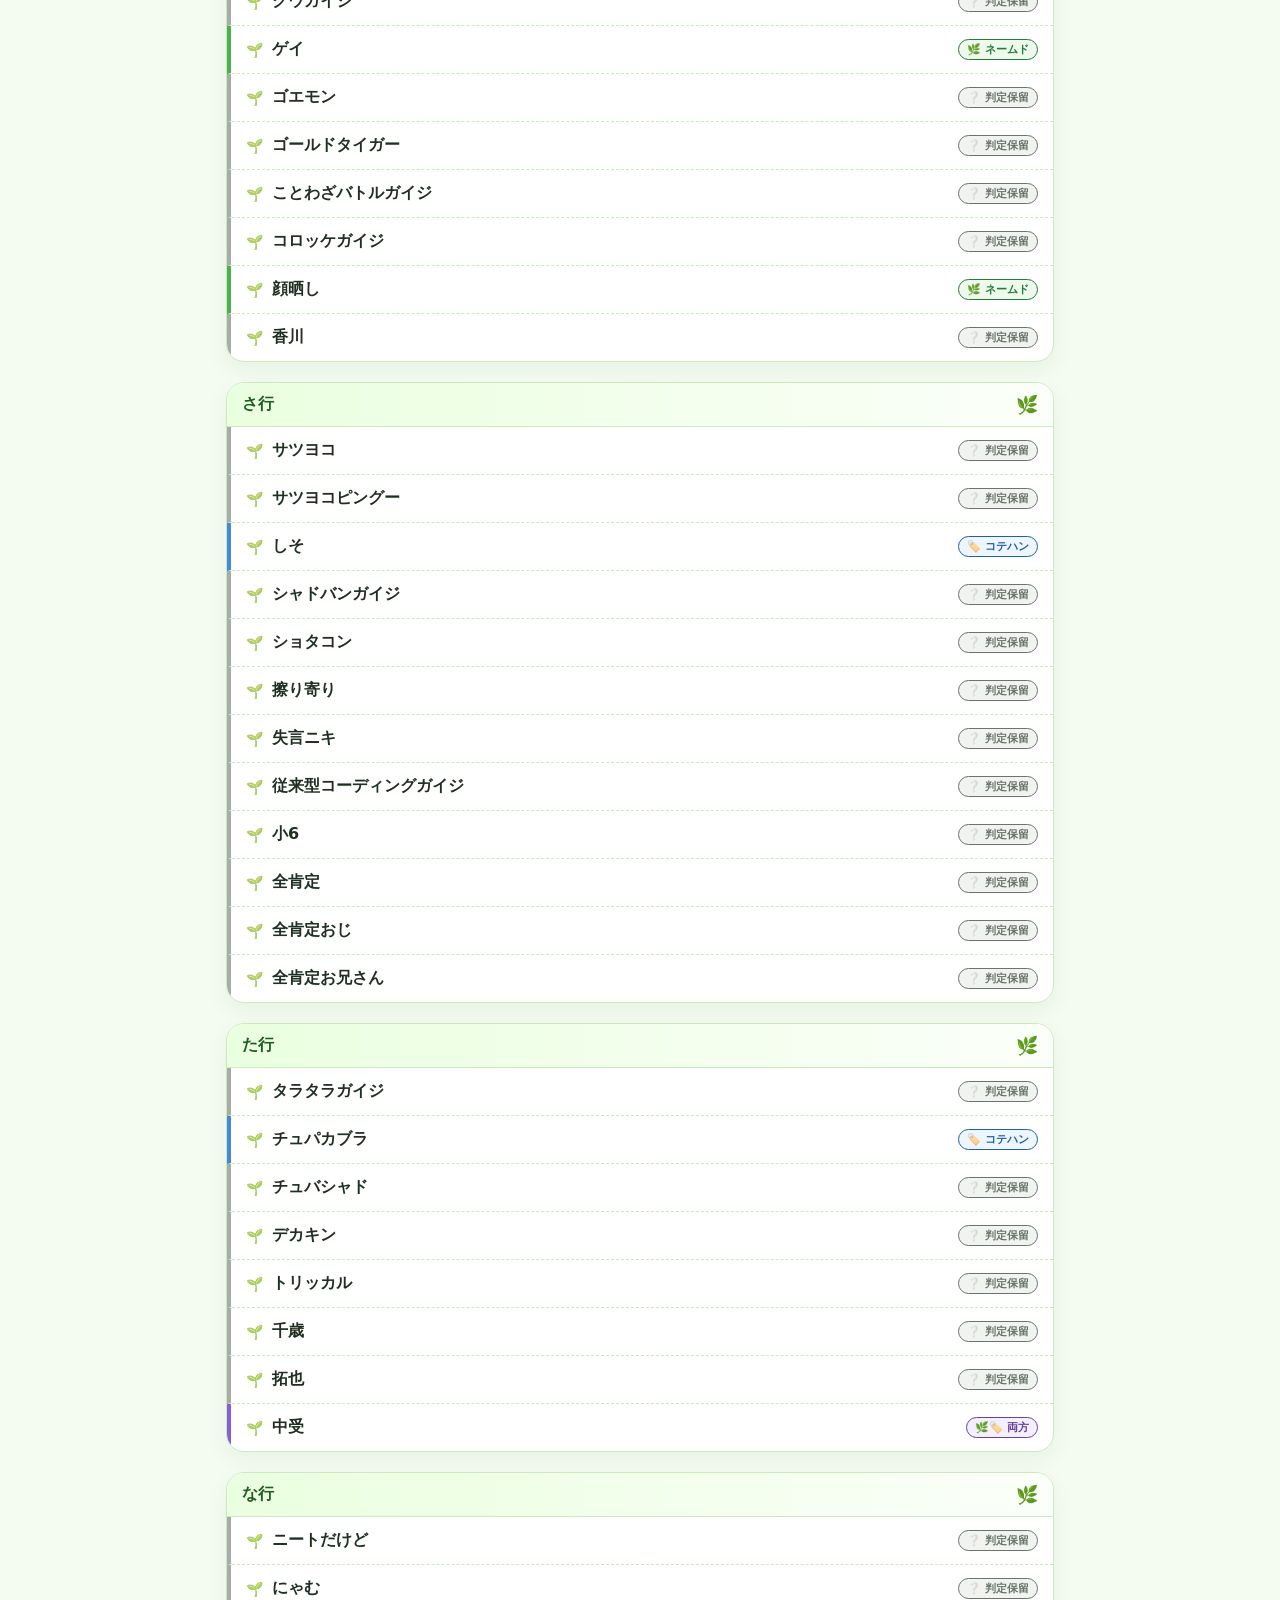
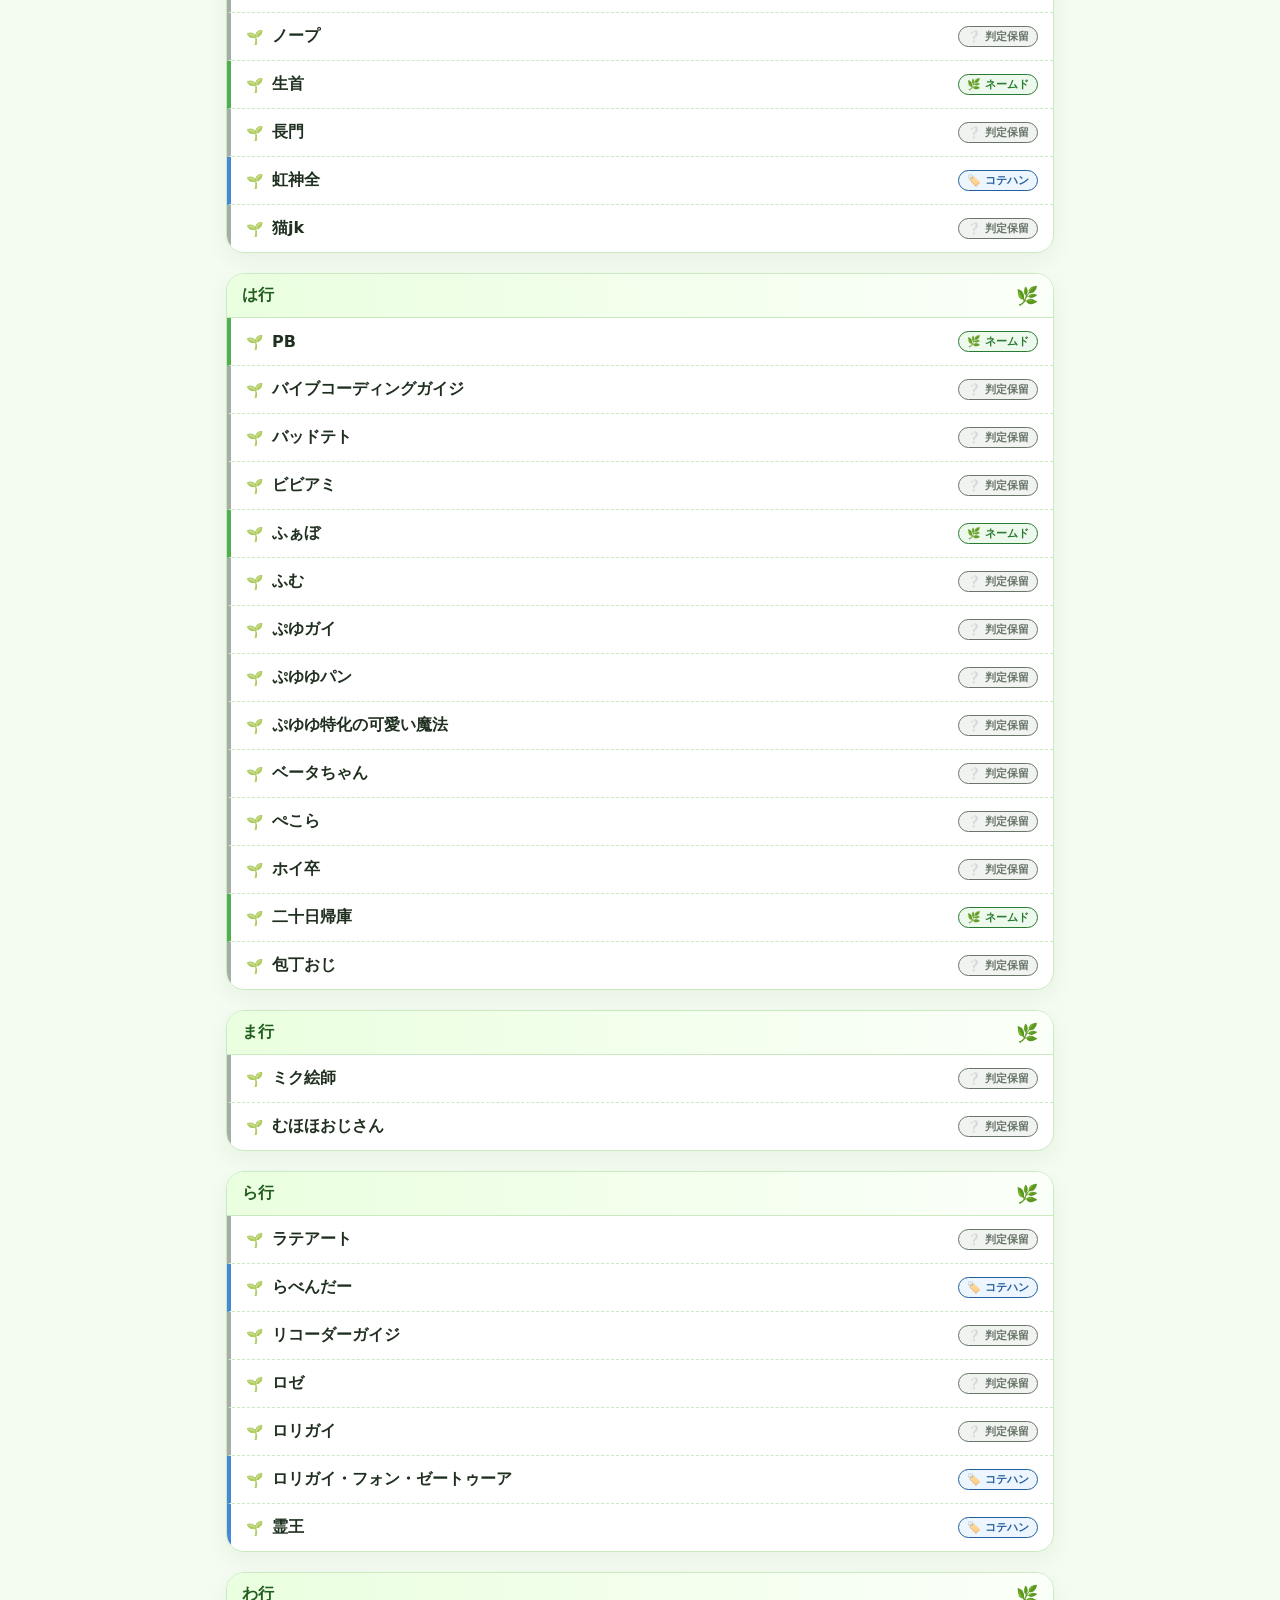
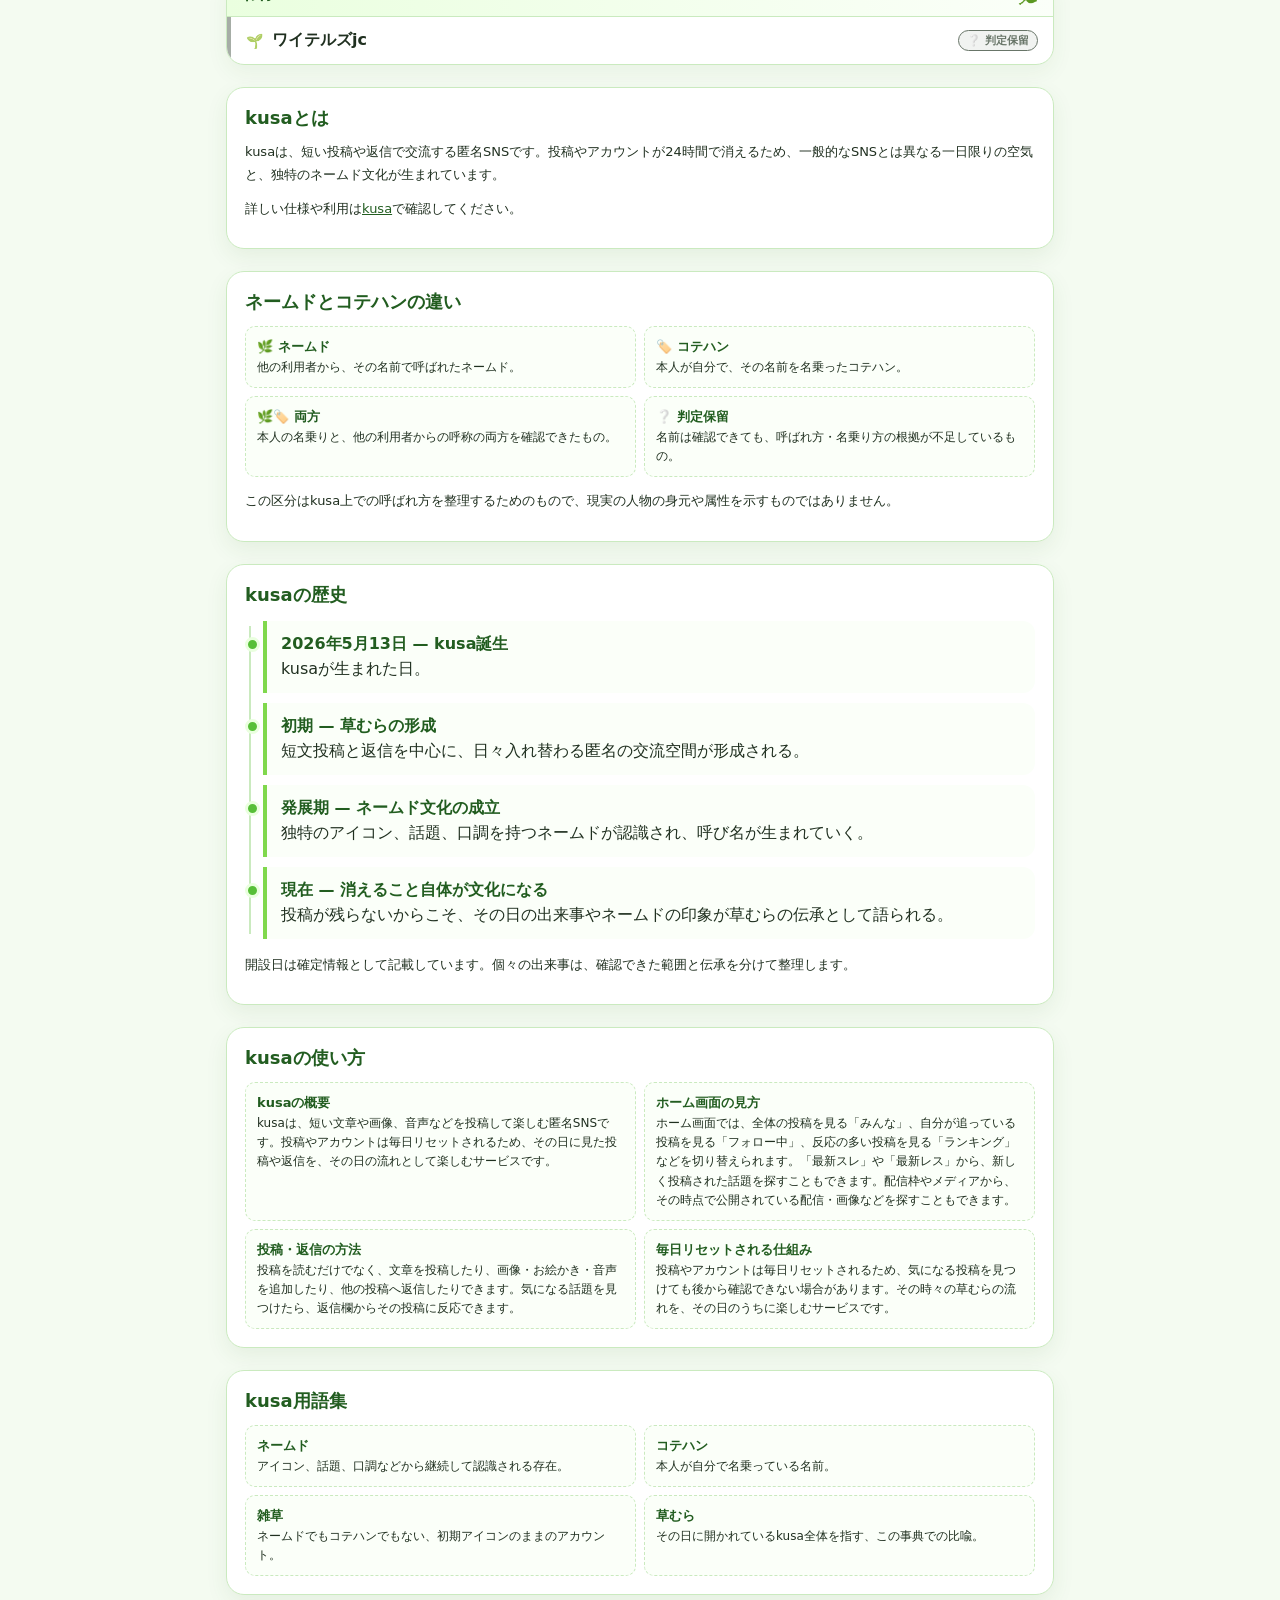
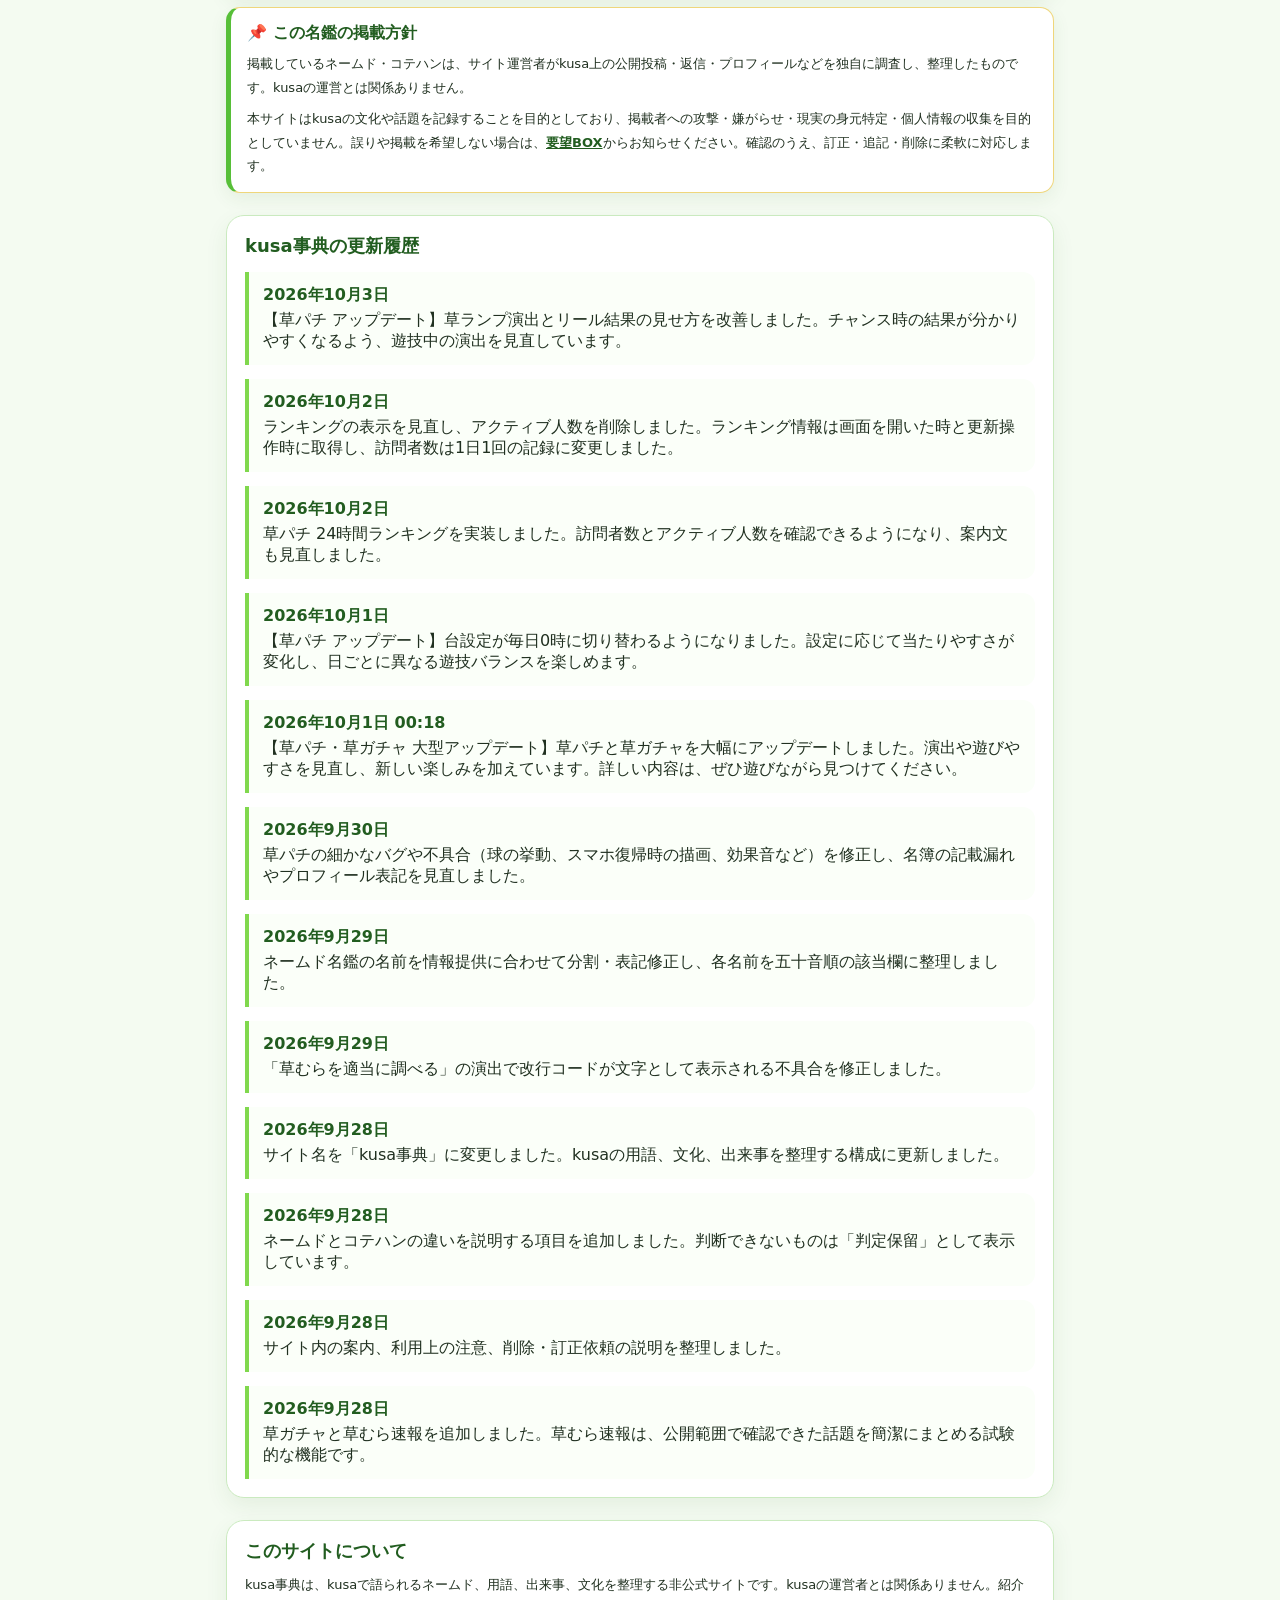
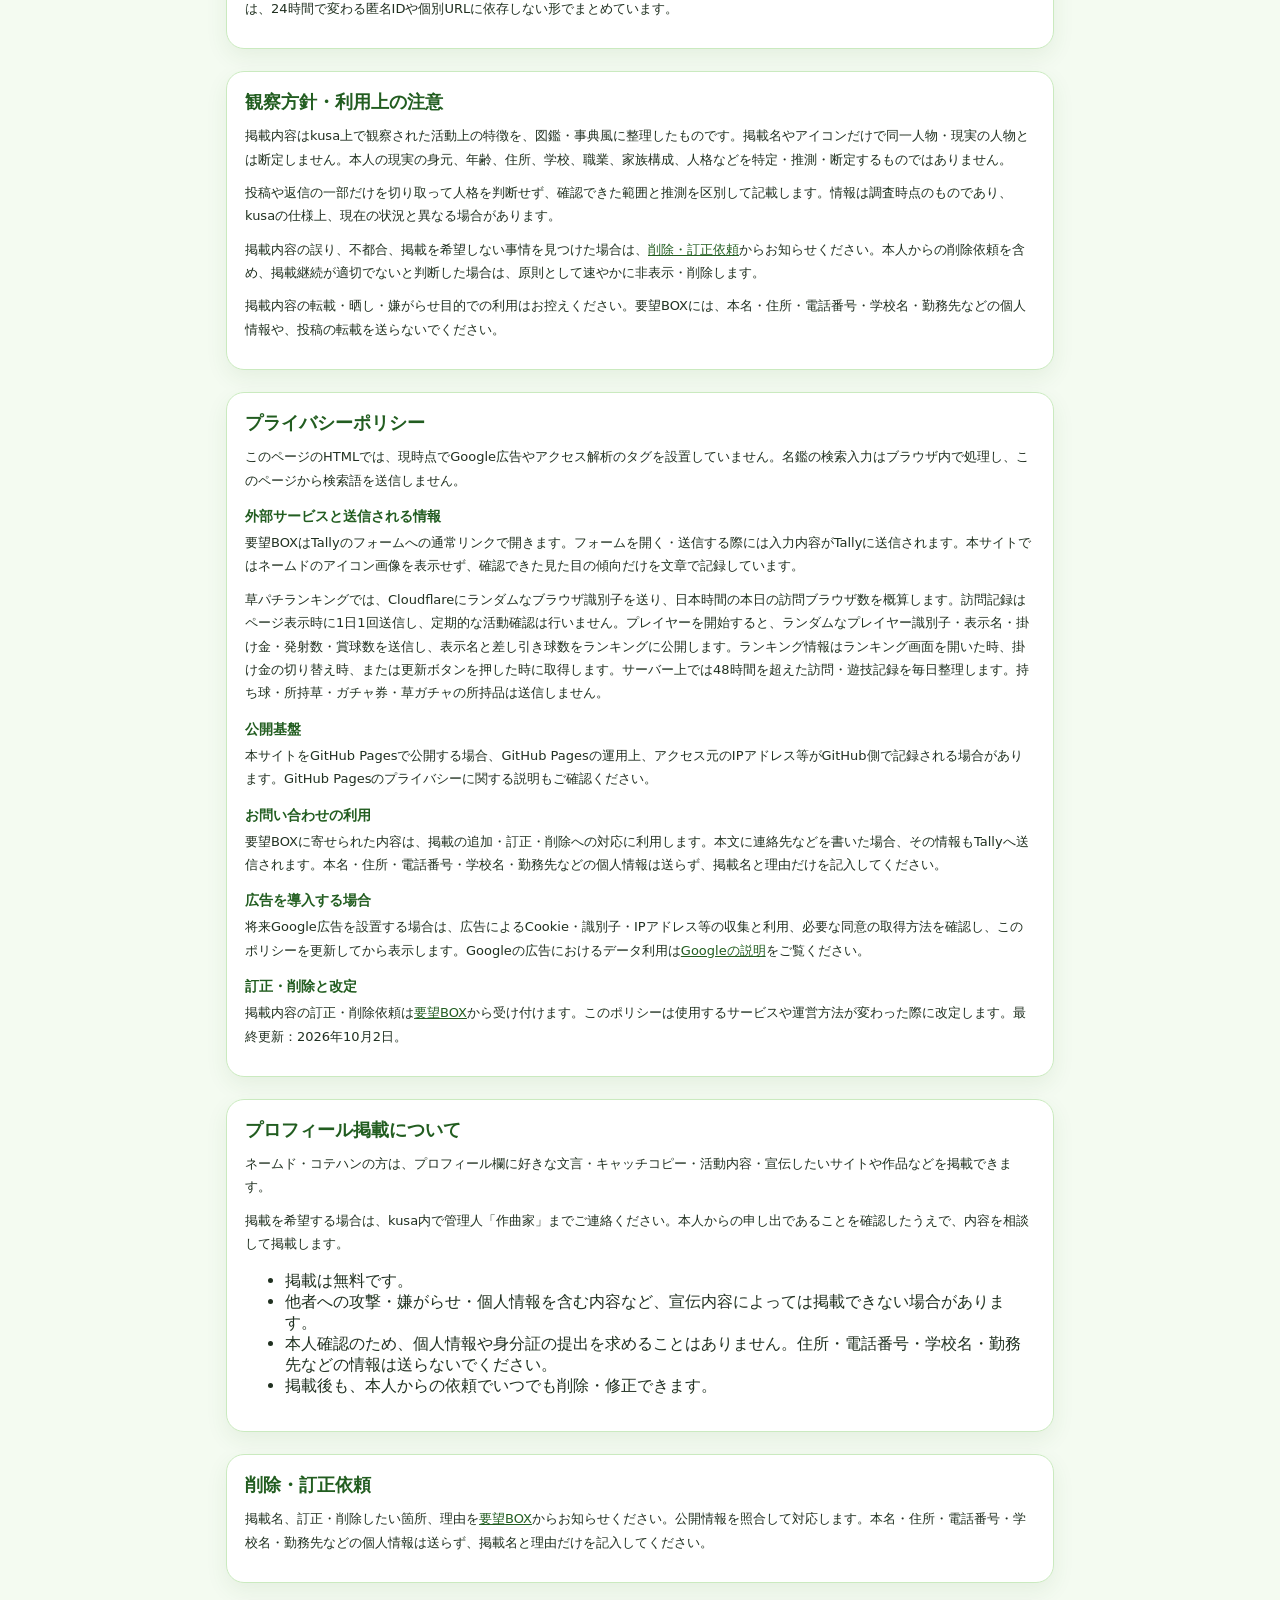
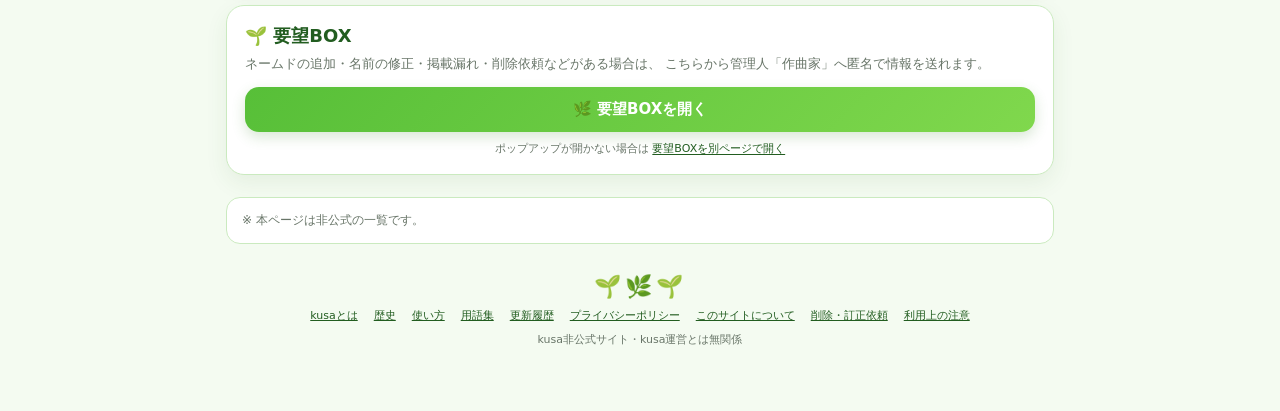
==== commit 498b0987: "Guide old-site visitors through backup and import to kusajiten.com" ====
--- a/index.html
+++ b/index.html
@@ -745,11 +745,11 @@
 <main class="wrap">
   <section class="migration-notice" aria-labelledby="migrationNoticeTitle">
     <div class="migration-notice-copy">
-      <h2 id="migrationNoticeTitle">【重要】サイトURL変更予定とデータ引き継ぎのお知らせ</h2>
-      <p>当サイトは、新しいURLへの移行を予定しています。</p>
+      <h2 id="migrationNoticeTitle">【旧版】新サイトへのデータ引き継ぎ</h2>
+      <p>新版の公開先は <a href="https://kusajiten.com/" rel="noopener">https://kusajiten.com/</a> です。この旧版も、データの引き継ぎ用に引き続き利用できます。</p>
       <p>草パチ・草ガチャのデータはお使いのブラウザに保存されているため、新しいURLへ自動では引き継がれません。移行前に下のボタンからJSONまたはTXTファイルを保存してください。</p>
       <p>バックアップを作成していない場合や、ファイルの紛失・破損などで新しいURLへデータを引き継げなかった場合、データの復旧や補填はできません。また、端末やブラウザの状態によっては引き継ぎを保証できない場合があります。復元が完了するまで、バックアップファイルを大切に保管してください。</p>
-      <p>新しいURLでの復元方法と移行日は、決まり次第このページでお知らせします。</p>
+      <p>引き継ぎ方法：①この旧版で「全データをバックアップ」を押してファイルを保存 → ②新版を開く → ③新版の「データ保存」から保存したファイルを読み込みます。持ち球・草・カードなどが反映されたことを確認してください。</p>
       <p class="migration-data">対象データ：持ち球、所持草、ガチャ券、取得済みカード、全プレイヤー記録、称号、音量設定など</p>
     </div>
     <div class="migration-action">
